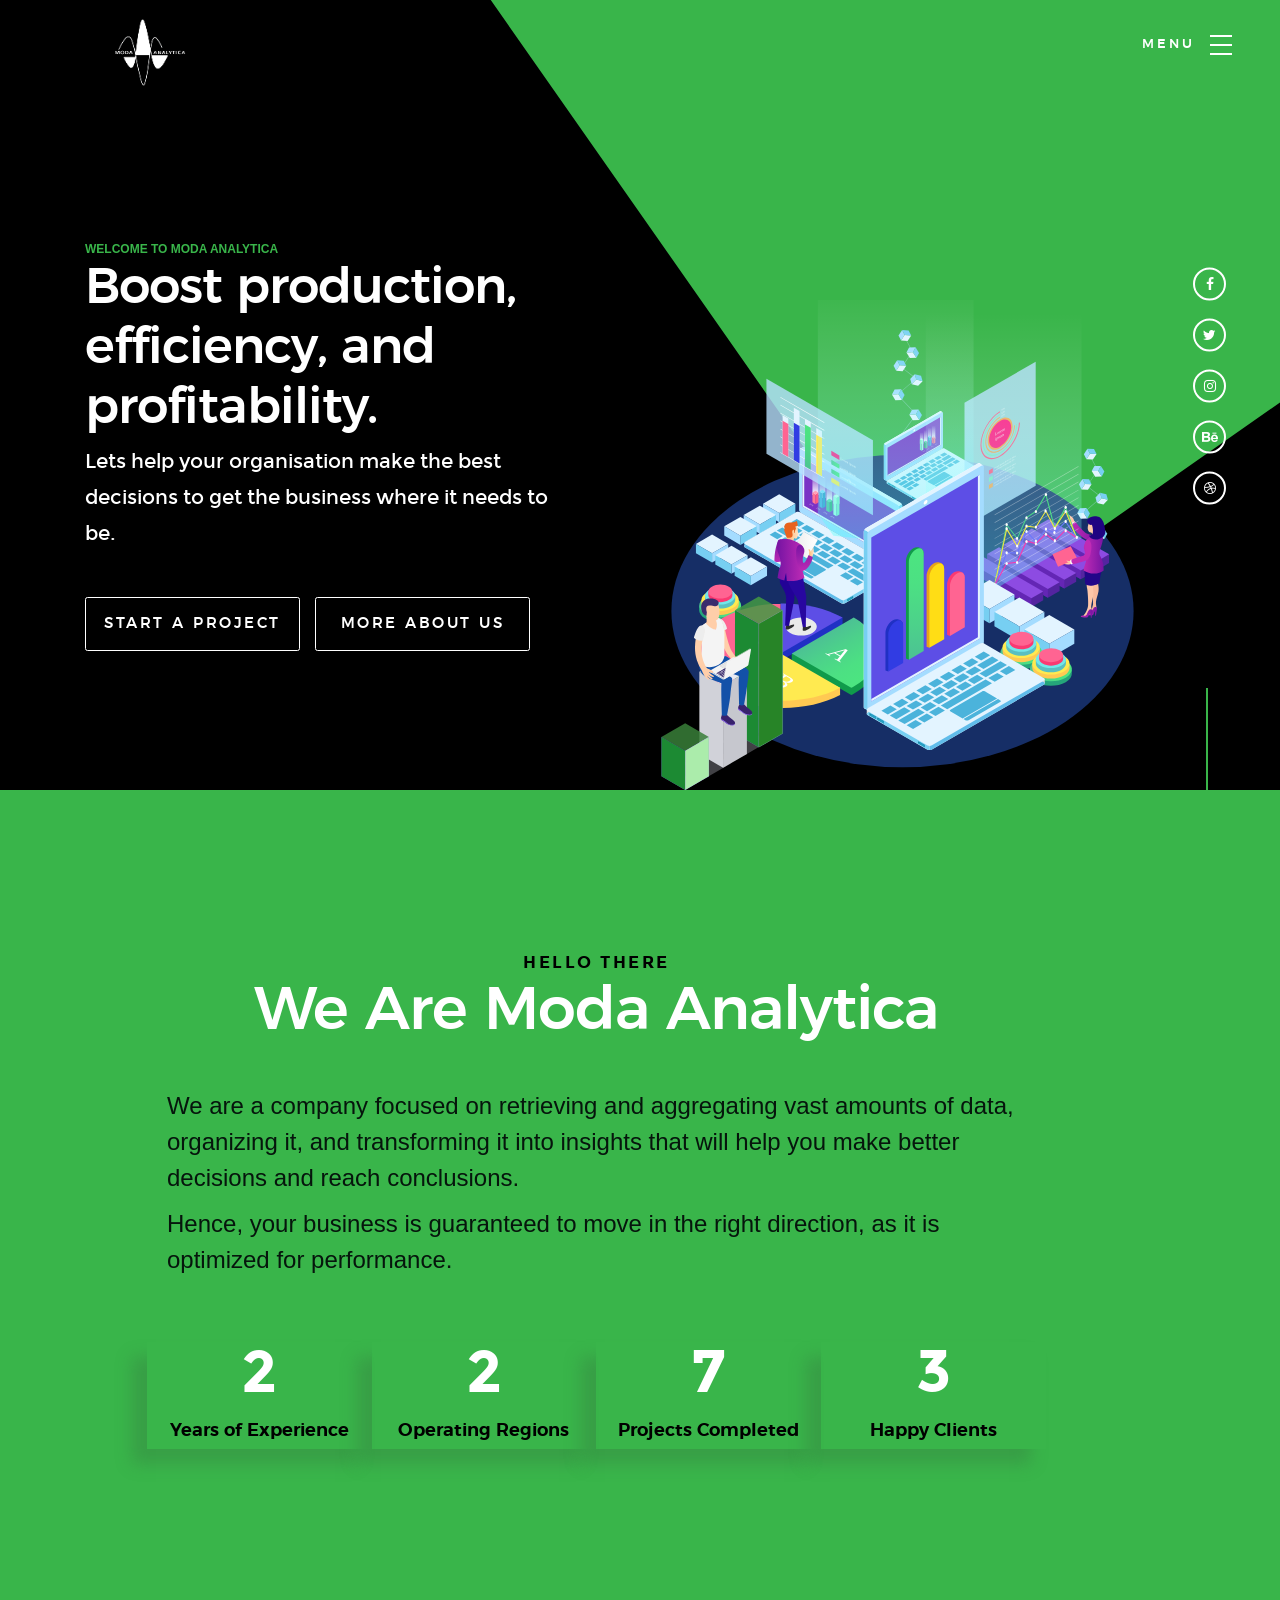
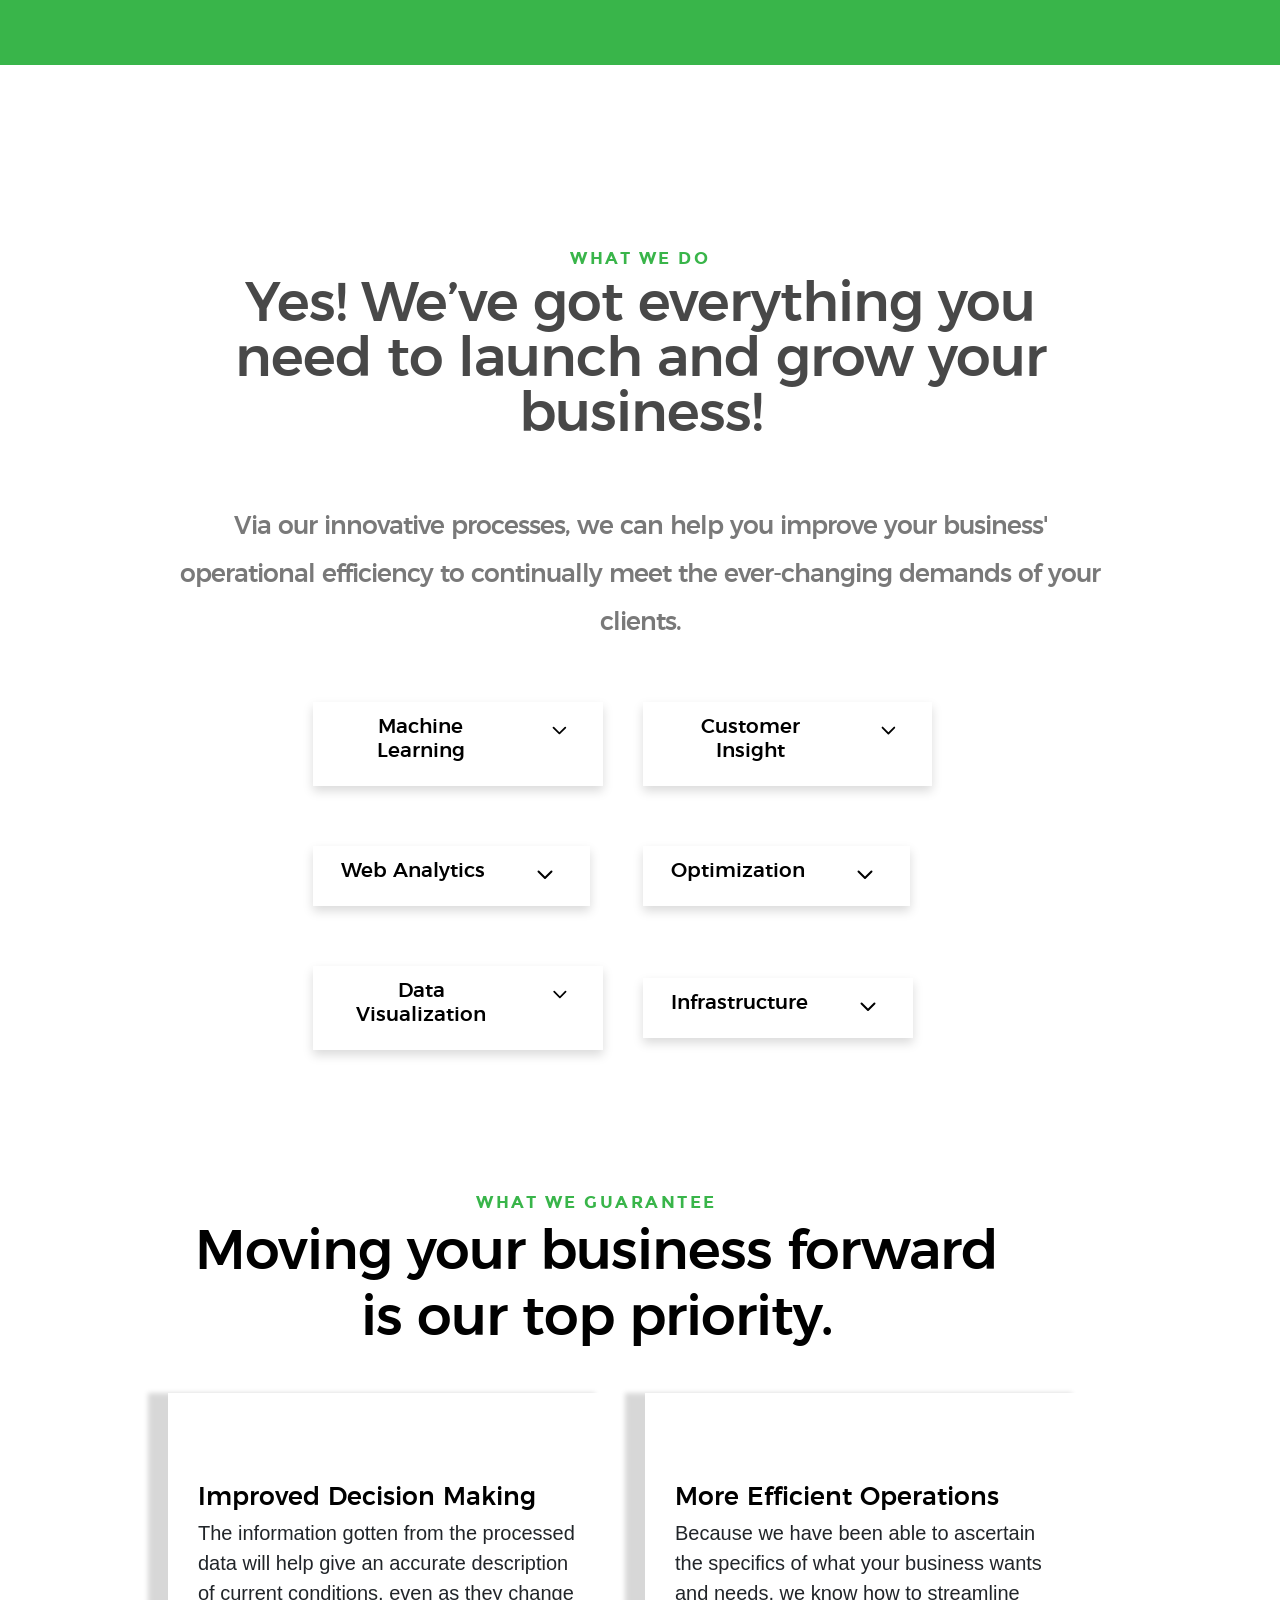
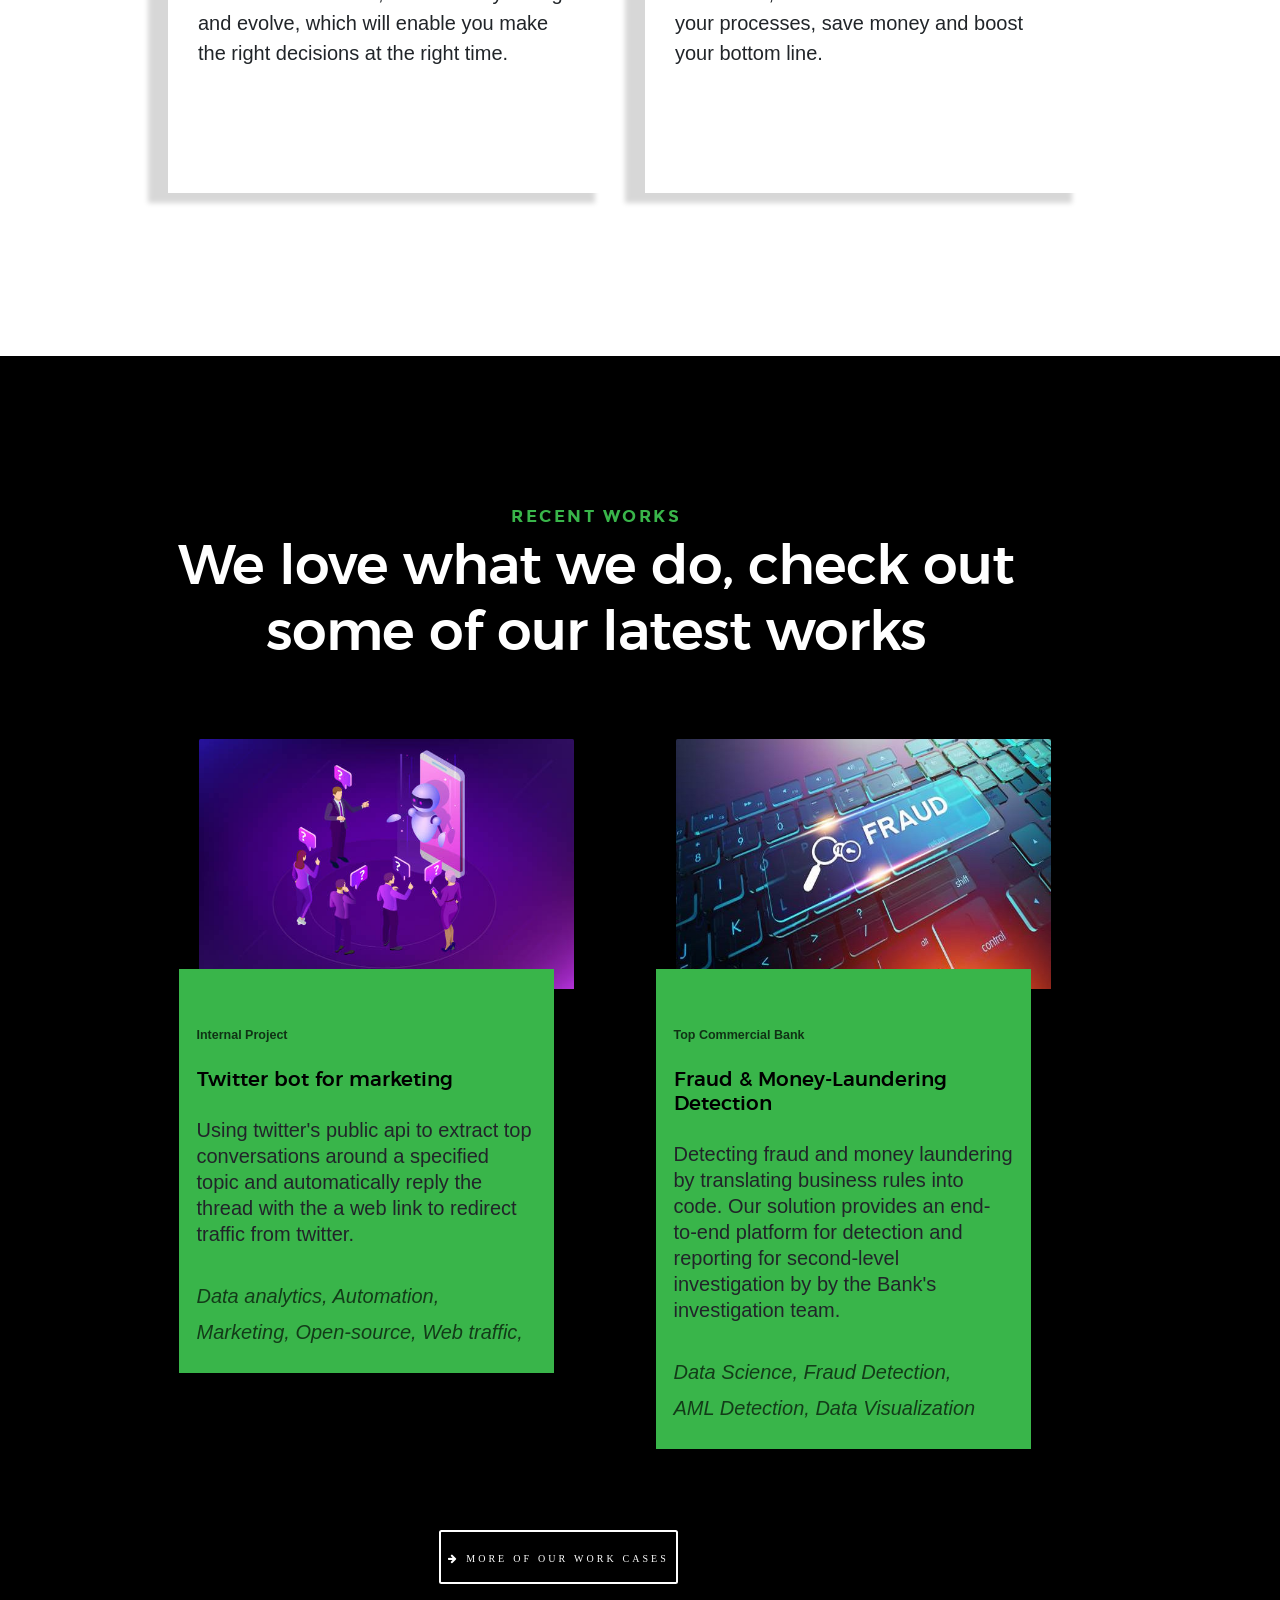
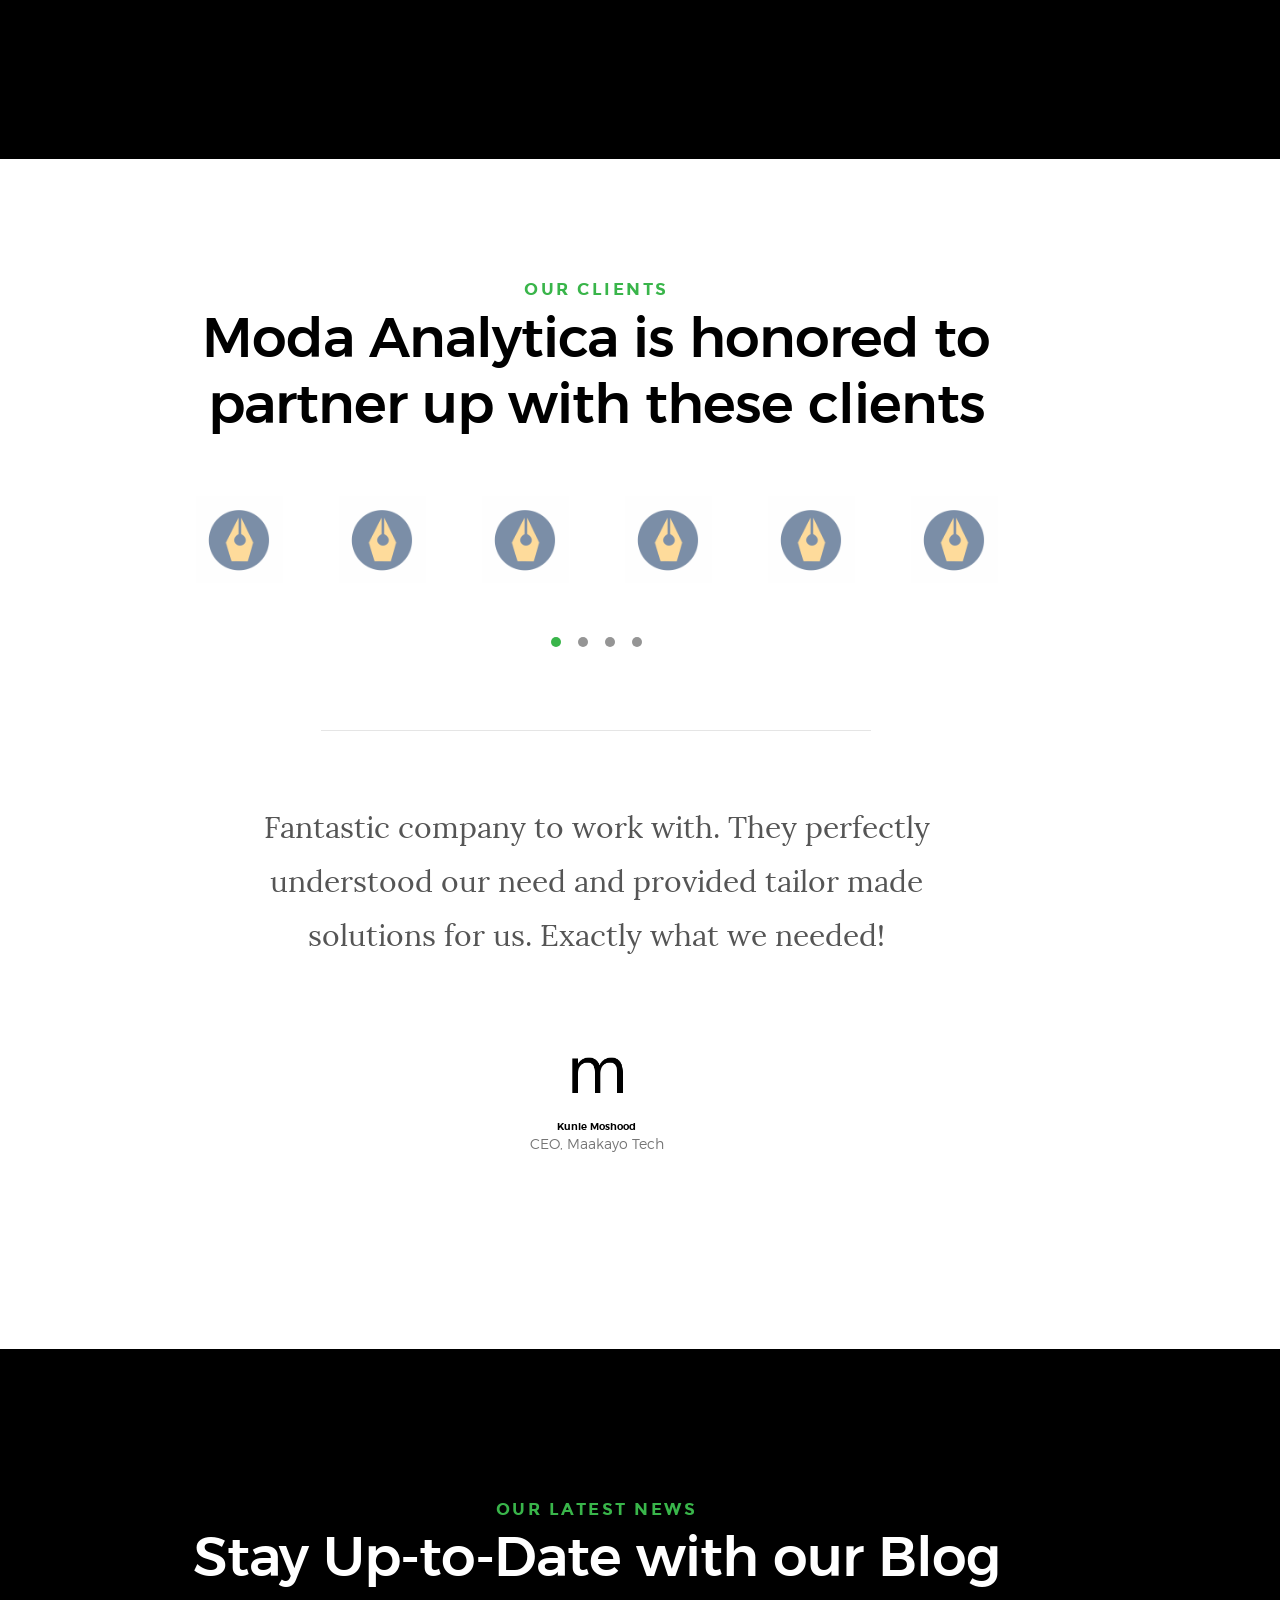
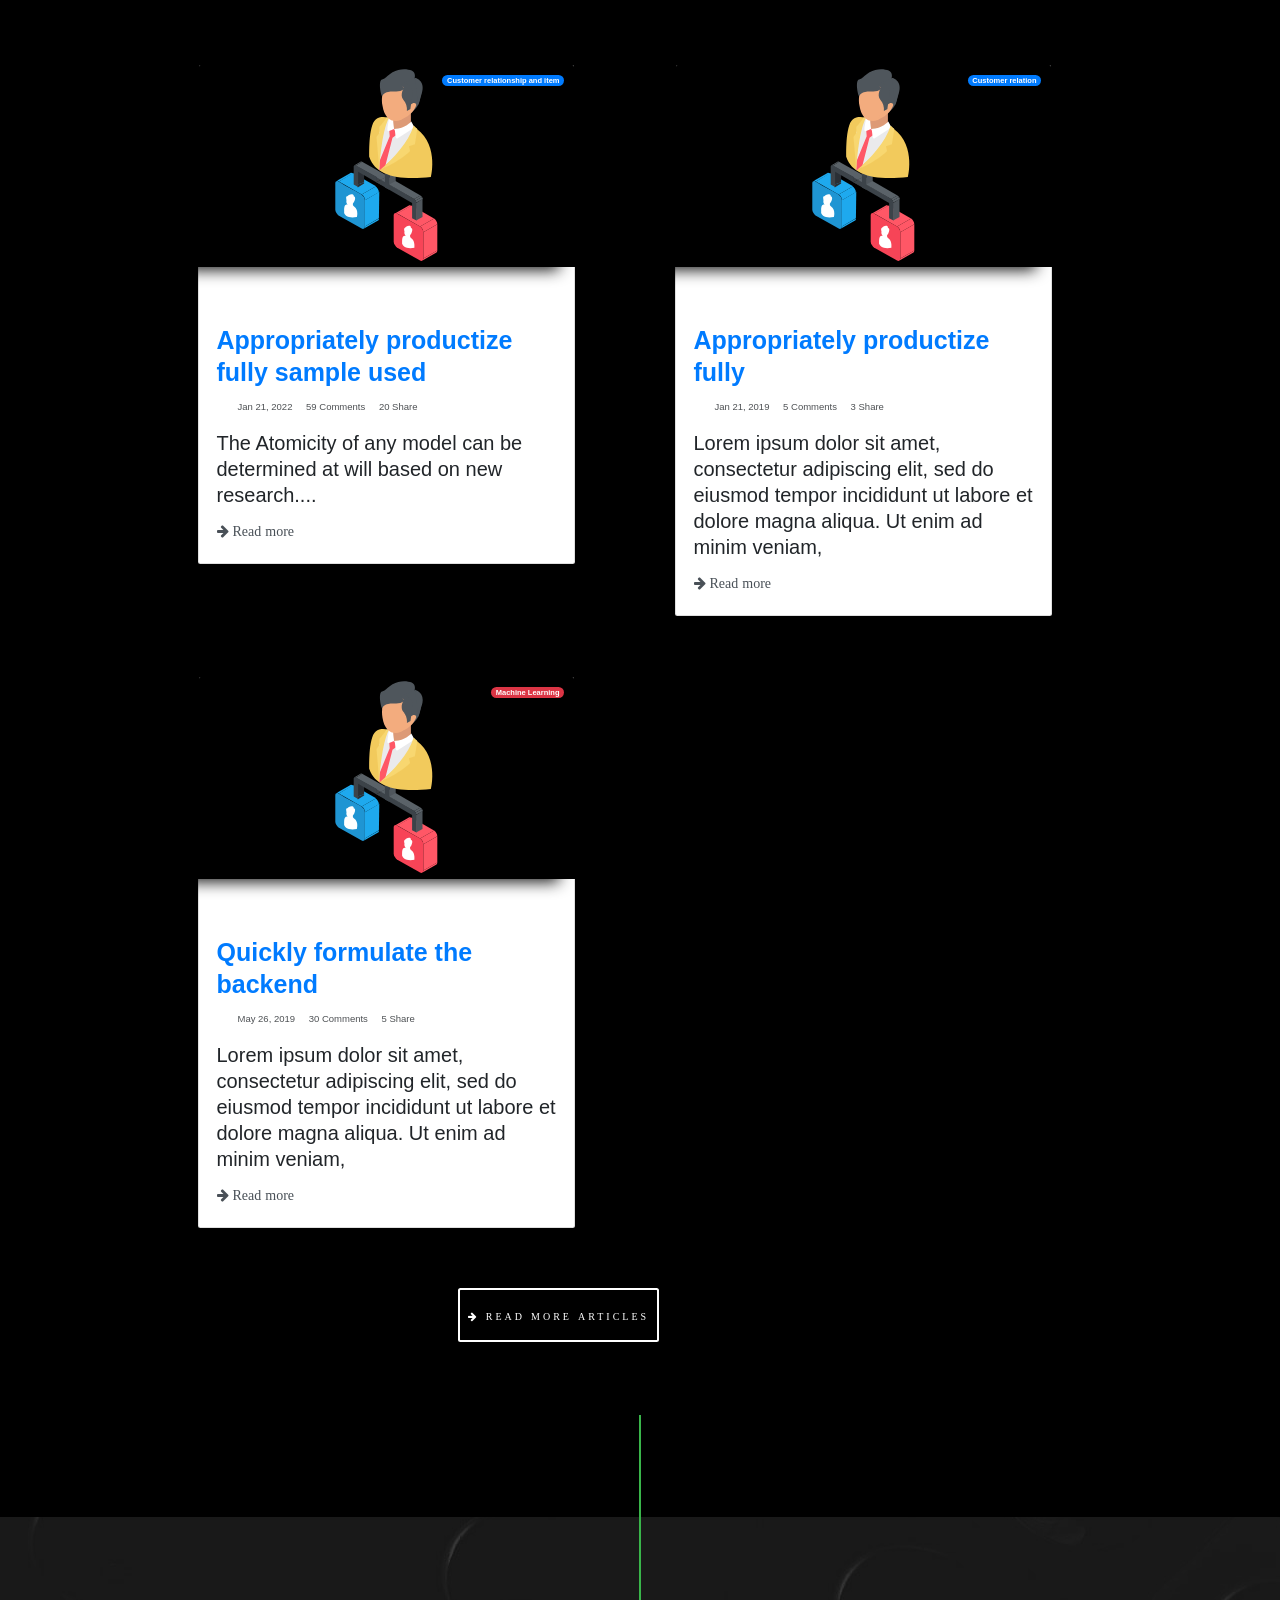
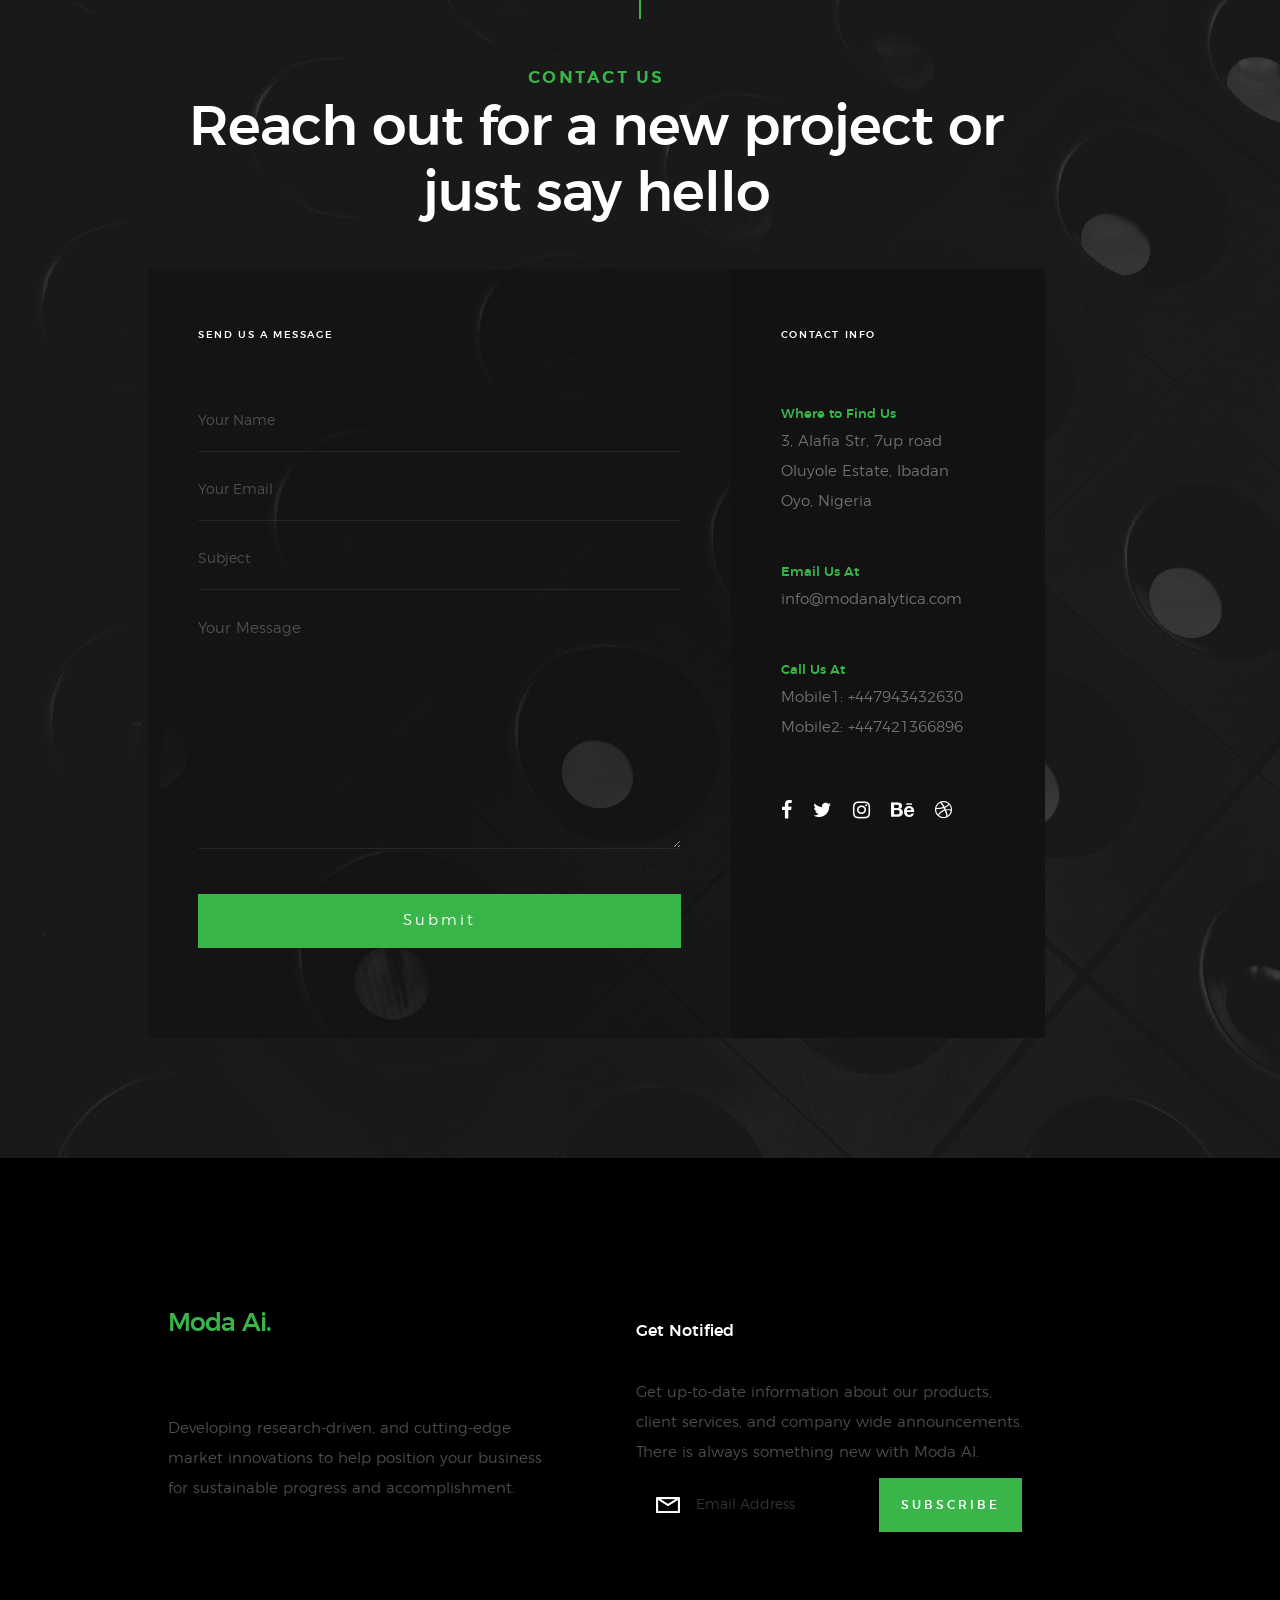
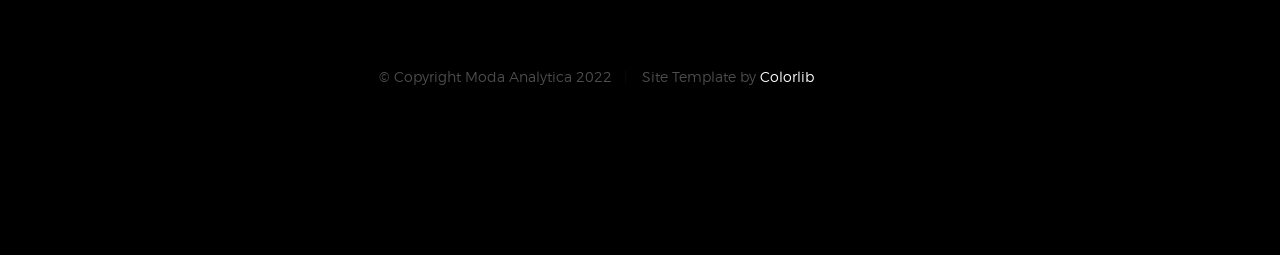
==== index.html @ c6f12f95 "updating index for page ranking optimization" ====
<!DOCTYPE html>
<!--[if lt IE 9]><html class="no-js oldie" lang="en"> <![endif]-->
<!--[if IE 9]><html class="no-js oldie ie9" lang="en"> <![endif]-->
<!--[if (gte IE 9)|!(IE)]><!-->
<html class="no-js" lang="en">
  <!--<![endif]--->

  <head>
    <!--- basic page needs
    ================================================== -->
    <meta charset="utf-8" />
    <title>Moda Analytica</title>
    <meta name="description" content="" />
    <meta name="author" content="" />

    <!-- mobile specific metas
    ================================================== -->
    <meta name="viewport" content="width=device-width, initial-scale=1" />

    <!-- CSS
    ================================================== -->
    <link rel="stylesheet" href="css/base.css" />
    <link rel="stylesheet" href="css/vendor.css" />
    <link rel="stylesheet" href="css/main.css" />
    <link rel="stylesheet" href="css/self_custom.css" />
    <!-- Animation on Scroll -->
    <link rel="stylesheet" href="https://unpkg.com/aos@next/dist/aos.css" />

    <!--Bootstrap css-->
    <link rel="stylesheet" href="css/bootstrap.min.css" />
    <!-- script ================================================= -->
    <script src="js/modernizr.js"></script>
    <script src="js/pace.min.js"></script>

    <!-- favicons
    ================================================== -->
    <link rel="shortcut icon" href="favicon.ico" type="image/x-icon" />
    <link rel="icon" href="favicon.ico" type="image/x-icon" />
  </head>

  <body id="top">
    <!-- header
    ================================================== -->
    <header class="s-header">
      <div class="header-logo">
        <a class="site-logo" href="#hero">
          <img src="images/logo.png" alt="Homepage" />
        </a>
      </div>

      <nav class="header-nav sample">
        <a href="#0" class="header-nav__close" title="close"
          ><span>Close</span></a
        >

        <div class="header-nav__content">
          <h3>MODA ANALYTICA</h3>

          <ul class="header-nav__list">
            <li class="current">
              <a class="smoothscroll" href="#home" title="home">Home</a>
            </li>
            <li>
              <a class="smoothscroll" href="#about" title="about">About</a>
            </li>
            <li>
              <a class="smoothscroll" href="#services" title="services"
                >Services</a
              >
            </li>
            <li>
              <a class="smoothscroll" href="#works" title="works">Works</a>
            </li>
            <li>
              <a class="smoothscroll" href="#clients" title="clients"
                >Clients</a
              >
            </li>
            <li>
              <a class="smoothscroll" href="#contact" title="contact"
                >Contact</a
              >
            </li>
          </ul>

          <p>
            Developing research-driven, and <a href="#0">cutting-edge </a>market
            innovations to help position your business for sustainable progress
            and accomplishment.
          </p>

          <ul class="header-nav__social">
            <li>
              <a href="#"><i class="fa fa-facebook"></i></a>
            </li>
            <li>
              <a href="#"><i class="fa fa-twitter"></i></a>
            </li>
            <li>
              <a href="#"><i class="fa fa-instagram"></i></a>
            </li>
            <li>
              <a href="#"><i class="fa fa-behance"></i></a>
            </li>
            <li>
              <a href="#"><i class="fa fa-dribbble"></i></a>
            </li>
          </ul>
        </div>
        <!-- end header-nav__content -->
      </nav>
      <!-- end header-nav -->

      <a class="header-menu-toggle" href="#0">
        <span class="header-menu-text">Menu</span>
        <span class="header-menu-icon"></span>
      </a>
    </header>
    <!-- end s-header -->
    <section class="hero-equal-height pt-165 pb-100 overflow-hidden" id="hero">
      <div class="hero-shape"></div>
      <div class="container">
        <div class="row align-items-center">
          <div class="col-md-12 col-lg-6">
            <div class="hero-slider-content">
              <span class="text-uppercase">Welcome to Moda Analytica</span>
              <h1 data-aos="zoom-in"></h1>
              <p class="lead" data-aos="zoom-in" data-aos-duration="1500">
                Lets help your organisation make the best decisions to get the
                business where it needs to be.
              </p>

              <div class="home-content__buttons">
                <a href="#contact" class="smoothscroll btn btn--stroke">
                  Start a Project
                </a>
                <a href="#about" class="smoothscroll btn btn--stroke">
                  More About Us
                </a>
              </div>
            </div>
          </div>
          <div class="col-md-12 col-lg-6">
            <div class="hero-animation-img">
              <img
                src="img/vectorpaint.svg"
                alt="hero"
                class="img-fluid d-none d-lg-block animation-two"
                width="150"
              />

              <img
                src="img/hero-single-img-1.svg"
                alt="hero"
                class="animation-one"
              />
              <img
                src="img/hero-animation-03.svg"
                alt="hero"
                class="img-fluid d-none d-lg-block animation-four"
                width="250"
              />
            </div>
          </div>
          <div>
            <ul class="home-social">
              <li>
                <a href="#0"
                  ><i class="fa fa-facebook" aria-hidden="true"></i
                  ><span>Facebook</span></a
                >
              </li>
              <li>
                <a href="#0"
                  ><i class="fa fa-twitter" aria-hidden="true"></i
                  ><span>Twiiter</span></a
                >
              </li>
              <li>
                <a href="#0"
                  ><i class="fa fa-instagram" aria-hidden="true"></i
                  ><span>Instagram</span></a
                >
              </li>
              <li>
                <a href="#0"
                  ><i class="fa fa-behance" aria-hidden="true"></i
                  ><span>Behance</span></a
                >
              </li>
              <li>
                <a href="#0"
                  ><i class="fa fa-dribbble" aria-hidden="true"></i
                  ><span>Dribbble</span></a
                >
              </li>
            </ul>
          </div>

          <div class="home-content__line"></div>
        </div>
      </div>
    </section>
    <!--hero section end-->
    <!-- home
    ================================================== -->

    <!-- about
    ================================================== -->
    <section id="about" class="s-about">
      <div
        class="row section-header"
        data-aos="fade-up"
        data-aos-duration="1500"
      >
        <div class="col-full">
          <h3 class="subhead subhead--dark">Hello There</h3>
          <h1 class="display-1 display-1--light">We Are Moda Analytica</h1>
        </div>
      </div>
      <!-- end section-header -->

      <div class="row about-desc" data-aos="fade-up" data-aos-duration="1500">
        <div class="col-full">
          <p>
            We are a company focused on retrieving and aggregating vast amounts
            of data, organizing it, and transforming it into insights that will
            help you make better decisions and reach conclusions.
          </p>
          <p>
            Hence, your business is guaranteed to move in the right direction,
            as it is optimized for performance.
          </p>
        </div>
      </div>
      <!-- end about-desc -->

      <div
        class="row about-stats stats block-1-4 block-m-1-2 block-mob-full"
        data-aos="fade-up"
        data-aos-duration="1500"
      >
        <div class="col-block stats__col">
          <div class="stats__count">3</div>
          <h5>Years of Experience</h5>
        </div>
        <div class="col-block stats__col">
          <div class="stats__count">3</div>
          <h5>Operating Regions</h5>
        </div>
        <div class="col-block stats__col">
          <div class="stats__count">12</div>
          <h5>Projects Completed</h5>
        </div>
        <div class="col-block stats__col">
          <div class="stats__count">4</div>
          <h5>Happy Clients</h5>
        </div>
      </div>
      <!-- end about-stats -->
    </section>
    <!-- end s-about -->

    <!-- services
    ================================================== -->

    <section id="services" class="s-services">
      <div
        class="row section-header"
        data-aos="fade-up"
        data-aos-duration="1500"
      >
        <div class="col-full">
          <h3 class="subhead">What We do</h3>
          <h1 class="display-2">
            Yes! We’ve got everything you need to launch and grow your business!
          </h1>
        </div>
      </div>
      <div>
        <h1>
          Via our innovative processes, we can help you improve your business'
          operational efficiency to continually meet the ever-changing demands
          of your clients.
        </h1>
      </div>

      <!-- end section-header -->
      <div class="service-list-wrapper">
        <div class="service-list" id="faqlist">
          <div
            class="col-block service-item"
            data-aos="fade-up"
            data-aos-duration="1500"
          >
            <div class="service-text">
              <div class="accordion-item my-3 shadow">
                <h2 class="accordion-header">
                  <p id="Machine Learning">Machine Learning</p>
                  <button
                    class="accordion-button collapsed"
                    type="button"
                    data-bs-toggle="collapse"
                    data-bs-target="#content-accordion-1"
                    aria-expanded="false"
                  >
                    <img src="img/down-arrow.svg" />
                  </button>
                </h2>
                <div
                  id="content-accordion-1"
                  class="accordion-collapse collapse"
                  data-bs-parent="#faqlist"
                >
                  <div
                    class="accordion-body"
                    id="content-accordion-1"
                    class="accordion-collapse collapse"
                    data-bs-parent="#faqlist"
                    aria-expanded="true"
                  >
                    <ul>
                      <li>Recommendation Engine</li>
                      <li>Predicting Churn</li>
                      <li>Fraud Detection</li>
                      <li>Image Recognition</li>
                      <li>Auditing Model Bias</li>
                      <li>Anomaly Detection</li>
                      <li>Forecasting</li>
                      <li>Data Mining</li>
                      <li>Text Analytics</li>
                    </ul>
                  </div>
                </div>
              </div>
            </div>
          </div>
        </div>
        <div class="service-list">
          <div
            class="col-block service-item"
            data-aos="fade-up"
            data-aos-duration="1500"
          >
            <div class="service-text">
              <div class="accordion-item my-3 shadow">
                <h2 class="accordion-header">
                  <p>Customer Insight</p>

                  <button
                    class="accordion-button collapsed"
                    type="button"
                    data-bs-toggle="collapse"
                    data-bs-target="#content-accordion-2"
                  >
                    <img src="img/down-arrow.svg" />
                  </button>
                </h2>
                <div
                  id="content-accordion-2"
                  class="accordion-collapse collapse"
                  data-bs-parent="#faqlist"
                >
                  <div class="accordion-body">
                    <ul>
                      <li>Recommendation Engine</li>
                      <li>Predicting Churn</li>
                      <li>Fraud Detection</li>
                      <li>Image Recognition</li>
                      <li>Auditing Model Bias</li>
                      <li>Anomaly Detection</li>
                      <li>Forecasting</li>
                      <li>Data Mining</li>
                      <li>Text Analytics</li>
                    </ul>
                  </div>
                </div>
              </div>
            </div>
          </div>
        </div>

        <div class="service-list">
          <div
            class="col-block service-item"
            data-aos="fade-up"
            data-aos-duration="1500"
          >
            <div class="service-text">
              <div class="accordion-item my-3 shadow">
                <h2 class="accordion-header">
                  <p>Web Analytics</p>

                  <button
                    class="accordion-button collapsed"
                    type="button"
                    data-bs-toggle="collapse"
                    data-bs-target="#content-accordion-3"
                  >
                    <img src="img/down-arrow.svg" />
                  </button>
                </h2>
                <div
                  id="content-accordion-3"
                  class="accordion-collapse collapse"
                  data-bs-parent="#faqlist"
                >
                  <div class="accordion-body">
                    <ul>
                      <li>Behavioural Segmentation</li>
                      <li>Funnel Analysis</li>
                      <li>Attribution Modelling</li>
                      <li>Infographics</li>
                      <li>Data Warehousing</li>
                      <li>Web Analytics</li>
                      <li>Data Mining</li>
                      <li>Text Analytics</li>
                    </ul>
                  </div>
                </div>
              </div>
            </div>
          </div>
        </div>
        <div class="service-list">
          <div
            class="col-block service-item"
            data-aos="fade-up"
            data-aos-duration="1500"
          >
            <div class="service-text">
              <div class="accordion-item my-3 shadow">
                <h2 class="accordion-header">
                  <p>Optimization</p>
                  <button
                    class="accordion-button collapsed"
                    type="button"
                    data-bs-toggle="collapse"
                    data-bs-target="#content-accordion-4"
                  >
                    <img src="img/down-arrow.svg" />
                  </button>
                </h2>
                <div
                  id="content-accordion-4"
                  class="accordion-collapse collapse"
                  data-bs-parent="#faqlist"
                >
                  <div class="accordion-body">
                    <ul>
                      <li>Price Optimization</li>
                      <li>Logistics Optimization</li>
                      <li>Attribution Modelling</li>
                      <li>Inventory Optimization</li>
                      <li>Scenario Modelling</li>
                      <li>Lead Prioritization</li>
                      <li>Market Basket</li>
                    </ul>
                  </div>
                </div>
              </div>
            </div>
          </div>
        </div>

        <div class="service-list">
          <div
            class="col-block service-item"
            data-aos="fade-up"
            data-aos-duration="1500"
          >
            <div class="service-text">
              <div class="accordion-item my-3 shadow">
                <h2 class="accordion-header">
                  <p id="Data Visualization">Data Visualization</p>
                  <button
                    class="accordion-button collapsed"
                    type="button"
                    data-bs-toggle="collapse"
                    data-bs-target="#content-accordion-5"
                  >
                    <img src="img/down-arrow.svg" />
                  </button>
                </h2>
                <div
                  id="content-accordion-5"
                  class="accordion-collapse collapse"
                  data-bs-parent="#faqlist"
                >
                  <div class="accordion-body">
                    <ul>
                      <li>Image Recognition</li>
                      <li>People Data Science</li>
                      <li>Funnel Analysis</li>
                      <li>Dashboards</li>
                      <li>Automation</li>
                      <li>Anomaly Detection</li>
                      <li>Infographics</li>
                    </ul>
                  </div>
                </div>
              </div>
            </div>
          </div>
        </div>
        <div class="service-list">
          <div
            class="col-block service-item"
            data-aos="fade-up"
            data-aos-duration="1500"
          >
            <div class="service-text">
              <div class="accordion-item my-3 shadow">
                <h2 class="accordion-header">
                  <p>Infrastructure</p>
                  <button
                    class="accordion-button collapsed"
                    type="button"
                    data-bs-toggle="collapse"
                    data-bs-target="#content-accordion-6"
                    s
                  >
                    <img src="img/down-arrow.svg" />
                  </button>
                </h2>
                <div
                  id="content-accordion-6"
                  class="accordion-collapse collapse"
                  data-bs-parent="#faqlist"
                >
                  <div class="accordion-body">
                    <ul>
                      <li>Dashboards</li>
                      <li>Automation</li>
                      <li>Web Analytics</li>
                      <li>Scenario Modelling</li>
                      <li>Forecasting</li>
                      <li>Logistics Optimization</li>
                      <li>Inventory Optimization</li>
                      <li>Data Warehousing</li>
                    </ul>
                  </div>
                </div>
              </div>
            </div>
          </div>
        </div>
      </div>
    </section>

    <!-- start- guarantee ================================ -->

    <!-- guarantee ================================ -->
    <section id="services" class="s-guarantee">
      <div
        class="row section-header"
        data-aos="fade-up"
        data-aos-duration="1500"
      >
        <div class="col-full">
          <h3 class="subhead">What We Guarantee</h3>
          <h1 class="display-2">
            Moving your business forward is our top priority.
          </h1>
        </div>
      </div>
      <!-- end section-header -->

      <div class="row services-list block-1-2 block-tab-full">
        <div
          class="col-block services-item"
          data-aos="fade-up"
          data-aos-duration="1500"
        >
          <div class="services-text">
            <h3 id="Decision Making" class="h2">Improved Decision Making</h3>
            <p>
              The information gotten from the processed data will help give an
              accurate description of current conditions, even as they change
              and evolve, which will enable you make the right decisions at the
              right time.
            </p>
          </div>
        </div>

        <div
          class="col-block services-item"
          data-aos="fade-up"
          data-aos-duration="1500"
        >
          <div class="services-text">
            <h3 class="h2">More Efficient Operations</h3>
            <p>
              Because we have been able to ascertain the specifics of what your
              business wants and needs, we know how to streamline your
              processes, save money and boost your bottom line.
            </p>
          </div>
        </div>
      </div>
    </section>

    <!-- end - guarantee ================================ -->

    <!-- works
    ================================================== -->
    <section id="blog" class="s-guarantee">
      <div
        class="row section-header"
        data-aos="fade-up"
        data-aos-duration="1500"
      >
        <div class="col-full">
          <h3 class="subhead">RECENT WORKS</h3>
          <h1 class="display-2">
            We love what we do, check out some of our latest works
          </h1>
        </div>
      </div>

      <!-- end section-header -->

      <div class="row services-list block-1-2 block-tab-full">
        <div
          class="col-block services-item"
          data-aos="fade-up"
          data-aos-duration="1500"
        >
          <div class="services-text">
            <div class="single-blog-card card bg-transparent">
              <div class="image" data-aos="zoom-in" data-aos-duration="1500">
                <img
                  src="img/twitterbot.jpg"
                  class="card-img-top position-relative"
                  alt="blog"
                />
              </div>

              <div class="card-body">
                <h2 class="h5 mb-2 card-title">
                  <a href="#">Internal Project</a>
                </h2>

                <h2 class="card-text-intro">
                  Twitter bot for marketing
                </h2>
                <p class="card-text">
                  Using twitter's public api to extract top conversations
                  around a specified topic and automatically reply the thread
                  with the a web link to redirect traffic from twitter.
                </p>
                <div class="tags">
                  <p class="list-inline-item"></p>
                  <p>Data analytics, Automation,</p>
                  <p>Marketing, Open-source, Web traffic,</p>
                </div>
              </div>
            </div>
          </div>
        </div>
        <div
          class="col-block services-item"
          data-aos="fade-up"
          data-aos-duration="1500"
        >
          <div class="services-text">
            <div class="single-blog-card card bg-transparent">
              <div class="image" data-aos="zoom-in" data-aos-duration="1500">
                <img
                  src="img/moneylaundering.jpg"
                  class="card-img-top position-relative"
                  alt="blog"
                />
              </div>

              <div class="card-body">
                <h2 class="h5 mb-2 card-title">
                  <a href="#">Top Commercial Bank</a>
                </h2>

                <h2 id="Fraud Money Laundering Detection" class="card-text-intro">
                  Fraud & Money-Laundering Detection
                </h2>
                <p class="card-text">
                  Detecting fraud and money laundering by translating business
                  rules into code. Our solution provides an end-to-end platform
                  for detection and reporting for second-level investigation by
                  by the Bank's investigation team.
                </p>
                <div class="tags">
                  <p class="list-inline-item"></p>
                  <p>Data Science, Fraud Detection,</p>
                  <p>AML Detection, Data Visualization</p>
                </div>
              </div>
            </div>
          </div>
        </div>
      </div>
      <div class="work-btn" data-aos="fade-left" data-aos-duration="1500">
        <a href="#" class="smoothscroll btn btn--stroke">
          <i class="fa fa-arrow-right"> MORE OF OUR WORK CASES </i>
        </a>
      </div>
    </section>
    <!--blog section end-->

    <!-- end s-works -->

    <!-- clients
    ================================================== -->
    <section id="clients" class="s-clients">
      <div
        class="row section-header"
        data-aos="fade-up"
        data-aos-duration="1500"
      >
        <div class="col-full">
          <h3 class="subhead">Our Clients</h3>
          <h1 class="display-2">
            Moda Analytica is honored to partner up with these clients
          </h1>
        </div>
      </div>
      <!-- end section-header -->

      <div
        class="row clients-outer"
        data-aos="fade-up"
        data-aos-duration="1500"
      >
        <div class="col-full">
          <div class="clients">
            <a href="#0" title="" class="clients__slide"
              ><img src="images/clients/thankyou.png"
            /></a>
            <a href="#0" title="" class="clients__slide"
              ><img src="images/clients/thankyou.png"
            /></a>
            <a href="#0" title="" class="clients__slide"
              ><img src="images/clients/thankyou.png"
            /></a>
            <a href="#0" title="" class="clients__slide"
              ><img src="images/clients/thankyou.png"
            /></a>
            <a href="#0" title="" class="clients__slide"
              ><img src="images/clients/thankyou.png"
            /></a>
            <a href="#0" title="" class="clients__slide"
              ><img src="images/clients/thankyou.png"
            /></a>
            <a href="#0" title="" class="clients__slide"
              ><img src="images/clients/thankyou.png"
            /></a>
            <a href="#0" title="" class="clients__slide"
              ><img src="images/clients/thankyou.png"
            /></a>
          </div>
          <!-- end clients -->
        </div>
        <!-- end col-full -->
      </div>
      <!-- end clients-outer -->

      <div
        class="row clients-testimonials"
        data-aos="fade-up"
        data-aos-duration="1500"
      >
        <div class="col-full">
          <div class="testimonials">
            <div class="testimonials__slide">
              <p>
                Fantastic company to work with. They perfectly understood our
                need and provided tailor made solutions for us.
                Exactly what we needed!
              </p>

              <img
                src="images/avatars/user-06.png"
                alt="Author image"
                class="testimonials__avatar"
              />
            <div class="testimonials__info">
                <span class="testimonials__name">Kunle Moshood</span>
                <span class="testimonials__pos">CEO, Maakayo Tech</span>
              </div>
            </div>

            <!--<div class="testimonials__slide">
              <p>
                Excepturi nam cupiditate culpa doloremque deleniti repellat.
                Veniam quos repellat voluptas animi adipisci. Nisi eaque
                consequatur. Quasi voluptas eius distinctio. Atque eos maxime.
                Qui ipsam temporibus quisquam vel.
              </p>

              <img
                src="images/avatars/user-05.jpg"
                alt="Author image"
                class="testimonials__avatar"
              />
              <div class="testimonials__info">
                <span class="testimonials__name">Sundar Pichai</span>
                <span class="testimonials__pos">CEO, Google</span>
              </div>
            </div>

            <div class="testimonials__slide">
              <p>
                Repellat dignissimos libero. Qui sed at corrupti expedita
                voluptas odit. Nihil ea quia nesciunt. Ducimus aut sed ipsam.
                Autem eaque officia cum exercitationem sunt voluptatum
                accusamus. Quasi voluptas eius distinctio.
              </p>

              <img
                src="images/avatars/user-02.jpg"
                alt="Author image"
                class="testimonials__avatar"
              />
              <div class="testimonials__info">
                <span class="testimonials__name">Satya Nadella</span>
                <span class="testimonials__pos">CEO, Microsoft</span>
              </div>
            </div>
          </div>
          <!-- end testimonials -->
        </div>
        <!-- end col-full -->
      </div>
      <!-- end client-testimonials -->
    </section>
    <!-- end s-clients -->

    <!--blog section start-->
    <section id="blog" class="s-guarantee">
      <div
        class="row section-header"
        data-aos="fade-up"
        data-aos-duration="1500"
      >
        <div class="col-full">
          <h3 class="subhead">our latest News</h3>
          <h1 class="display-2">Stay Up-to-Date with our Blog</h1>
        </div>
      </div>
      <!-- end section-header -->

      <div class="row services-list block-1-2 block-tab-full">
         <div
          class="col-block services-item"
          data-aos="fade-up"
          data-aos-duration="1500"
        >
          <div class="services-text">
            <div class="single-blog-card card">
              <span
                class="category position-absolute badge badge-pill badge-primary"
                >Customer relationship and item</span
              >
              <img
                src="img/administrator.svg"
                class="card-img-top position-relative"
                alt="blog"
                id="blogimg"
                data-aos="zoom-in"
                data-aos-duration="1500"
              />
              <div class="card-body">
                <h3 class="h5 mb-2 card-title">
                  <a href="https://medium.com/cantors-paradise/is-0-99999-really-equal-to-1-768bb812bd2e" target="_blank">Appropriately productize fully sample used</a>
                </h3>
                <div class="post-meta mb-2">
                  <ul class="list-inline meta-list">
                    <li class="list-inline-item">Jan 21, 2022</li>
                    <li class="list-inline-item"><span>59</span> Comments</li>
                    <li class="list-inline-item"><span>20</span> Share</li>
                  </ul>
                </div>
                <p
                  class="card-text"
                  data-aos="fade-up"
                  data-aos-duration="1500"
                >
                  The Atomicity of any model can be determined at will based on new research....
                </p>
                <a href="https://medium.com/cantors-paradise/is-0-99999-really-equal-to-1-768bb812bd2e" target="_blank" class="detail-link"
                  ><i class="fa fa-arrow-right"> Read more</i>
                </a>
              </div>
            </div>
          </div>
        </div>
        
        
        
        
        <div
          class="col-block services-item"
          data-aos="fade-up"
          data-aos-duration="1500"
        >
          <div class="services-text">
            <div class="single-blog-card card">
              <span
                class="category position-absolute badge badge-pill badge-primary"
                >Customer relation</span
              >
              <img
                src="img/administrator.svg"
                class="card-img-top position-relative"
                alt="blog"
                id="blogimg"
                data-aos="zoom-in"
                data-aos-duration="1500"
              />
              <div class="card-body">
                <h3 class="h5 mb-2 card-title">
                  <a href="#">Appropriately productize fully</a>
                </h3>
                <div class="post-meta mb-2">
                  <ul class="list-inline meta-list">
                    <li class="list-inline-item">Jan 21, 2019</li>
                    <li class="list-inline-item"><span>5</span> Comments</li>
                    <li class="list-inline-item"><span>3</span> Share</li>
                  </ul>
                </div>
                <p
                  class="card-text"
                  data-aos="fade-up"
                  data-aos-duration="1500"
                >
                  Lorem ipsum dolor sit amet, consectetur adipiscing elit, sed
                  do eiusmod tempor incididunt ut labore et dolore magna aliqua.
                  Ut enim ad minim veniam,
                </p>
                <a href="#" class="detail-link"
                  ><i class="fa fa-arrow-right"> Read more</i>
                </a>
              </div>
            </div>
          </div>
        </div>

        <div
          class="col-block services-item"
          data-aos="fade-up"
          data-aos-duration="1500"
        >
          <div class="services-text">
            <div class="single-blog-card card">
              <span
                class="category position-absolute badge badge-pill badge-danger"
                >Machine Learning</span
              >
              <img
                src="img/administrator.svg"
                class="card-img-top position-relative"
                alt="blog"
                id="blogimg"
                data-aos="zoom-in"
                data-aos-duration="1500"
              />
              <div class="card-body">
                <h3 class="h5 mb-2 card-title">
                  <a href="#">Quickly formulate the backend</a>
                </h3>
                <div class="post-meta mb-3">
                  <ul class="list-inline meta-list">
                    <li class="list-inline-item">May 26, 2019</li>
                    <li class="list-inline-item"><span>30</span> Comments</li>
                    <li class="list-inline-item"><span>5</span> Share</li>
                  </ul>
                </div>
                <p
                  class="card-text"
                  data-aos="fade-up"
                  data-aos-duration="1500"
                >
                  Lorem ipsum dolor sit amet, consectetur adipiscing elit, sed
                  do eiusmod tempor incididunt ut labore et dolore magna aliqua.
                  Ut enim ad minim veniam,
                </p>
                <a href="#" class="detail-link"
                  ><i class="fa fa-arrow-right"> Read more</i>
                </a>
              </div>
            </div>
          </div>
        </div>
      </div>
      <div class="work-btn" data-aos="fade-left" data-aos-duration="1500">
        <a href="#" class="smoothscroll btn btn--stroke">
          <i class="fa fa-arrow-right"> READ MORE ARTICLES </i>
        </a>
      </div>
    </section>
    <!--blog section end-->

    <!-- contact
    ================================================== -->
    <section id="contact" class="s-contact">
      <div class="overlay"></div>
      <div class="contact__line"></div>

      <div
        class="row section-header"
        data-aos="fade-up"
        data-aos-duration="1500"
      >
        <div class="col-full">
          <h3 class="subhead">Contact Us</h3>
          <h1 class="display-2 display-2--light">
            Reach out for a new project or just say hello
          </h1>
        </div>
      </div>

      <div
        class="row contact-content"
        data-aos="fade-up"
        data-aos-duration="1500"
      >
        <div class="contact-primary">
          <h3 class="h6">Send Us A Message</h3>

          <form
            name="contactForm"
            id="contactForm"
            method="post"
            action=""
            novalidate="novalidate"
          >
            <fieldset>
              <div class="form-field">
                <input
                  name="contactName"
                  type="text"
                  id="contactName"
                  placeholder="Your Name"
                  value=""
                  minlength="2"
                  required=""
                  aria-required="true"
                  class="full-width"
                />
              </div>
              <div class="form-field">
                <input
                  name="contactEmail"
                  type="email"
                  id="contactEmail"
                  placeholder="Your Email"
                  value=""
                  required=""
                  aria-required="true"
                  class="full-width"
                />
              </div>
              <div class="form-field">
                <input
                  name="contactSubject"
                  type="text"
                  id="contactSubject"
                  placeholder="Subject"
                  value=""
                  class="full-width"
                />
              </div>
              <div class="form-field">
                <textarea
                  name="contactMessage"
                  id="contactMessage"
                  placeholder="Your Message"
                  rows="10"
                  cols="50"
                  required=""
                  aria-required="true"
                  class="full-width"
                ></textarea>
              </div>
              <div class="form-field">
                <button class="full-width btn--primary">Submit</button>
                <div class="submit-loader">
                  <div class="text-loader">Sending...</div>
                  <div class="s-loader">
                    <div class="bounce1"></div>
                    <div class="bounce2"></div>
                    <div class="bounce3"></div>
                  </div>
                </div>
              </div>
            </fieldset>
          </form>

          <!-- contact-warning -->
          <div class="message-warning">
            Something went wrong. Please try again.
          </div>

          <!-- contact-success -->
          <div class="message-success">
            Your message was sent, thank you!<br />
          </div>
        </div>
        <!-- end contact-primary -->

        <div class="contact-secondary">
          <div class="contact-info">
            <h3 class="h6 hide-on-fullwidth">Contact Info</h3>

            <div class="cinfo">
              <h5>Where to Find Us</h5>
              <p>
                3, Alafia Str, 7up road<br />
                Oluyole Estate, Ibadan<br />
                Oyo, Nigeria
              </p>
            </div>

            <div class="cinfo">
              <h5>Email Us At</h5>
              <p>
                info@modanalytica.com<br />
              </p>
            </div>

            <div class="cinfo">
              <h5>Call Us At</h5>
              <p>
                Mobile1: +447943432630<br />
                Mobile2: +447421366896<br />
              </p>
            </div>

            <ul class="contact-social">
              <li>
                <a href="#"
                  ><i class="fa fa-facebook" aria-hidden="true"></i
                ></a>
              </li>
              <li>
                <a href="#"><i class="fa fa-twitter" aria-hidden="true"></i></a>
              </li>
              <li>
                <a href="#"
                  ><i class="fa fa-instagram" aria-hidden="true"></i
                ></a>
              </li>
              <li>
                <a href="#"><i class="fa fa-behance" aria-hidden="true"></i></a>
              </li>
              <li>
                <a href="#"
                  ><i class="fa fa-dribbble" aria-hidden="true"></i
                ></a>
              </li>
            </ul>
            <!-- end contact-social -->
          </div>
          <!-- end contact-info -->
        </div>
        <!-- end contact-secondary -->
      </div>
      <!-- end contact-content -->
    </section>
    <!-- end s-contact -->

    <!-- footer
    ================================================== -->
    <footer>
      <div class="row footer-main">
        <div class="col-six tab-full left footer-desc">
          <div class="footer-logo"></div>
          <h1 class="footer-intro">Moda Ai.</h1>
          Developing research-driven, and cutting-edge market innovations to
          help position your business for sustainable progress and
          accomplishment.
        </div>

        <div class="col-six tab-full right footer-subscribe">
          <h4>Get Notified</h4>
          <p>
            Get up-to-date information about our products, client services,
            and company wide announcements. There is always something new
            with Moda AI.
          </p>

          <div class="subscribe-form">
            <form id="mc-form" class="group" novalidate="true">
              <input
                type="email"
                value=""
                name="EMAIL"
                class="email"
                id="mc-email"
                placeholder="Email Address"
                required=""
              />
              <input type="submit" name="subscribe" value="Subscribe" />
              <label for="mc-email" class="subscribe-message"></label>
            </form>
          </div>
        </div>
      </div>
      <!-- end footer-main -->

      <div class="row footer-bottom">
        <div class="col-twelve">
          <div class="copyright">
            <span>© Copyright Moda Analytica 2022</span>
            <span
              >Site Template by
              <a href="https://www.colorlib.com/">Colorlib</a></span
            >
          </div>

          <div class="go-top">
            <a class="smoothscroll" title="Back to Top" href="#top"
              ><i class="icon-arrow-up" aria-hidden="true"></i
            ></a>
          </div>
        </div>
      </div>
      <!-- end footer-bottom -->
    </footer>
    <!-- end footer -->

    <!-- photoswipe background
    ================================================== -->
    <div aria-hidden="true" class="pswp" role="dialog" tabindex="-1">
      <div class="pswp__bg"></div>
      <div class="pswp__scroll-wrap">
        <div class="pswp__container">
          <div class="pswp__item"></div>
          <div class="pswp__item"></div>
          <div class="pswp__item"></div>
        </div>

        <div class="pswp__ui pswp__ui--hidden">
          <div class="pswp__top-bar">
            <div class="pswp__counter"></div>
            <button
              class="pswp__button pswp__button--close"
              title="Close (Esc)"
            ></button>
            <button
              class="pswp__button pswp__button--share"
              title="Share"
            ></button>
            <button
              class="pswp__button pswp__button--fs"
              title="Toggle fullscreen"
            ></button>
            <button
              class="pswp__button pswp__button--zoom"
              title="Zoom in/out"
            ></button>
            <div class="pswp__preloader">
              <div class="pswp__preloader__icn">
                <div class="pswp__preloader__cut">
                  <div class="pswp__preloader__donut"></div>
                </div>
              </div>
            </div>
          </div>
          <div
            class="pswp__share-modal pswp__share-modal--hidden pswp__single-tap"
          >
            <div class="pswp__share-tooltip"></div>
          </div>
          <button
            class="pswp__button pswp__button--arrow--left"
            title="Previous (arrow left)"
          ></button>
          <button
            class="pswp__button pswp__button--arrow--right"
            title="Next (arrow right)"
          ></button>
          <div class="pswp__caption">
            <div class="pswp__caption__center"></div>
          </div>
        </div>
      </div>
    </div>
    <!-- end photoSwipe background -->

    <!-- preloader
    ================================================== -->
    <div id="preloader">
      <div id="loader">
        <div class="line-scale-pulse-out">
          <div></div>
          <div></div>
          <div></div>
          <div></div>
          <div></div>
        </div>
      </div>
    </div>

    <!-- Java Script
    ================================================== -->
    <script src="js/jquery-3.2.1.min.js"></script>
    <script src="js/plugins.js"></script>
    <script src="js/main.js"></script>
    <script src="js/func.js"></script>
    <script
      src="https://cdn.jsdelivr.net/npm/bootstrap@5.0.2/dist/js/bootstrap.bundle.min.js"
      integrity="sha384-MrcW6ZMFYlzcLA8Nl+NtUVF0sA7MsXsP1UyJoMp4YLEuNSfAP+JcXn/tWtIaxVXM"
      crossorigin="anonymous"
    ></script>
    <script src="https://unpkg.com/aos@next/dist/aos.js"></script>
    <script>
      AOS.init();
    </script>
  </body>
</html>
---- css/base.css ----
/* ====================================================================
 *
 *  Glint v1.0 Base Stylesheet
 *  11-20-2017
 *  ------------------------------------------------------------------
 *
 *  TOC:
 *  # imports 
 *  # normalize
 *  # basic/base setup styles
 *      ## Media
 *      ## Typography resets 
 *      ## links
 *      ## inputs
 *  # grid
 *      ## medium size devices
 *      ## tablets
 *      ## mobile devices
 *      ## small mobile devices
 *  # block grids
 *      ## medium size devices
 *      ## tablets
 *      ## mobile devices
 *      ## small mobile devices
 *  # MISC
 *
 * =================================================================== */


/* ===================================================================
 * # imports 
 *
 * ------------------------------------------------------------------- */
@import url("font-awesome/css/font-awesome.min.css");
@import url("micons/micons.css");
@import url("fonts.css");


/* ===================================================================
 * # normalize
 * normalize.css v5.0.0 | MIT License | 
 * github.com/necolas/normalize.css
 *
 * ------------------------------------------------------------------- */
html {
    font-family: sans-serif;
    line-height: 1.15;
    -ms-text-size-adjust: 100%;
    -webkit-text-size-adjust: 100%;
}

body {
    margin: 0;
}

article,
aside,
footer,
header,
nav,
section {
    display: block;
}

h1 {
    font-size: 2em;
    margin: 0.67em 0;
}

figcaption,
figure,
main {
    display: block;
}

figure {
    margin: 1em 40px;
}

hr {
    box-sizing: content-box;
    height: 0;
    overflow: visible;
}

pre {
    font-family: monospace, monospace;
    font-size: 1em;
}

a {
    background-color: transparent;
    -webkit-text-decoration-skip: objects;
}

a:active,
a:hover {
    outline-width: 0;
}

abbr[title] {
    border-bottom: none;
    text-decoration: underline;
    text-decoration: underline dotted;
}

b,
strong {
    font-weight: inherit;
}

b,
strong {
    font-weight: bolder;
}

code,
kbd,
samp {
    font-family: monospace, monospace;
    font-size: 1em;
}

dfn {
    font-style: italic;
}

mark {
    background-color: #ff0;
    color: #000;
}

small {
    font-size: 80%;
}

sub,
sup {
    font-size: 75%;
    line-height: 0;
    position: relative;
    vertical-align: baseline;
}

sub {
    bottom: -0.25em;
}

sup {
    top: -0.5em;
}

audio,
video {
    display: inline-block;
}

audio:not([controls]) {
    display: none;
    height: 0;
}

img {
    border-style: none;
}

svg:not(:root) {
    overflow: hidden;
}

button,
input,
optgroup,
select,
textarea {
    font-family: sans-serif;
    font-size: 100%;
    line-height: 1.15;
    margin: 0;
}

button,
input {
    overflow: visible;
}

button,
select {
    text-transform: none;
}

button,
html [type="button"],
[type="reset"],
[type="submit"] {
    -webkit-appearance: button;
}

button::-moz-focus-inner,
[type="button"]::-moz-focus-inner,
[type="reset"]::-moz-focus-inner,
[type="submit"]::-moz-focus-inner {
    border-style: none;
    padding: 0;
}

button:-moz-focusring,
[type="button"]:-moz-focusring,
[type="reset"]:-moz-focusring,
[type="submit"]:-moz-focusring {
    outline: 1px dotted ButtonText;
}

fieldset {
    border: 1px solid #c0c0c0;
    margin: 0 2px;
    padding: 0.35em 0.625em 0.75em;
}

legend {
    box-sizing: border-box;
    color: inherit;
    display: table;
    max-width: 100%;
    padding: 0;
    white-space: normal;
}

progress {
    display: inline-block;
    vertical-align: baseline;
}

textarea {
    overflow: auto;
}

[type="checkbox"],
[type="radio"] {
    box-sizing: border-box;
    padding: 0;
}

[type="number"]::-webkit-inner-spin-button,
[type="number"]::-webkit-outer-spin-button {
    height: auto;
}

[type="search"] {
    -webkit-appearance: textfield;
    outline-offset: -2px;
}

[type="search"]::-webkit-search-cancel-button,
[type="search"]::-webkit-search-decoration {
    -webkit-appearance: none;
}

::-webkit-file-upload-button {
    -webkit-appearance: button;
    font: inherit;
}

details,
menu {
    display: block;
}

summary {
    display: list-item;
}

canvas {
    display: inline-block;
}

template {
    display: none;
}

[hidden] {
    display: none;
}


/* ===================================================================
 * # basic/base setup styles
 *
 * ------------------------------------------------------------------- */
html {
    font-size: 62.5%;
    box-sizing: border-box;
}

*,
*::before,
*::after {
    box-sizing: inherit;
}

body {
    font-weight: normal;
    line-height: 1;
    word-wrap: break-word;
    text-rendering: optimizeLegibility;
    -webkit-overflow-scrolling: touch;
    -webkit-text-size-adjust: none;
}

body,
input,
button {
    -moz-osx-font-smoothing: grayscale;
    -webkit-font-smoothing: antialiased;
}


/* ------------------------------------------------------------------- 
 * ## Media
 * ------------------------------------------------------------------- */
img,
video {
    max-width: 100%;
    height: auto;
}


/* ------------------------------------------------------------------- 
 * ## Typography resets 
 * ------------------------------------------------------------------- */
div,
dl,
dt,
dd,
ul,
ol,
li,
h1,
h2,
h3,
h4,
h5,
h6,
pre,
form,
p,
blockquote,
th,
td {
    margin: 0;
    padding: 0;
}

h1,
h2,
h3,
h4,
h5,
h6 {
    -webkit-font-smoothing: auto;
    -webkit-font-smoothing: antialiased;
    -webkit-font-variant-ligatures: common-ligatures;
    -moz-font-variant-ligatures: common-ligatures;
    font-variant-ligatures: common-ligatures;
    text-rendering: optimizeLegibility;
}

em,
i {
    font-style: italic;
    line-height: inherit;
}

strong,
b {
    font-weight: bold;
    line-height: inherit;
}

small {
    font-size: 60%;
    line-height: inherit;
}

ol,
ul {
    list-style: none;
}

li {
    display: block;
}


/* ------------------------------------------------------------------- 
 * ## links 
 * ------------------------------------------------------------------- */
a {
    text-decoration: none;
    line-height: inherit;
}

a img {
    border: none;
}


/* ------------------------------------------------------------------- 
 * ## inputs 
 * ------------------------------------------------------------------- */
fieldset {
    margin: 0;
    padding: 0;
}

input[type="email"],
input[type="number"],
input[type="search"],
input[type="text"],
input[type="tel"],
input[type="url"],
input[type="password"],
textarea {
    -webkit-appearance: none;
    -moz-appearance: none;
    -ms-appearance: none;
    -o-appearance: none;
    appearance: none;
}


/* ===================================================================
 * # grid
 *
 * ------------------------------------------------------------------- */
.row {
    width: 94%;
    max-width: 1200px;
    margin: 0 auto;
}

.row:after {
    content: "";
    display: table;
    clear: both;
}

.row .row {
    width: auto;
    max-width: none;
    margin-left: -20px;
    margin-right: -20px;
}


/* column blocks
 * -------------------------------------- */
[class*="col-"] {
    float: left;
    padding: 0 20px;
}

[class*="col-"]+[class*="col-"].end {
    float: right;
}


/* column width classes 
 * -------------------------------------- */
.col-one {
    width: 8.33333%;
}

.col-two,
.col-1-6 {
    width: 16.66667%;
}

.col-three,
.col-1-4 {
    width: 25%;
}

.col-four,
.col-1-3 {
    width: 33.33333%;
}

.col-five {
    width: 41.66667%;
}

.col-six,
.col-1-2 {
    width: 50%;
}

.col-seven {
    width: 58.33333%;
}

.col-eight,
.col-2-3 {
    width: 66.66667%;
}

.col-nine,
.col-3-4 {
    width: 75%;
}

.col-ten,
.col-5-6 {
    width: 83.33333%;
}

.col-eleven {
    width: 91.66667%;
}

.col-twelve,
.col-full {
    width: 100%;
}


/* ------------------------------------------------------------------- 
 * ## medium size devices
 * ------------------------------------------------------------------- */
@media only screen and (max-width: 1200px) {
    .row .row {
        margin-left: -15px;
        margin-right: -15px;
    }
    [class*="col-"] {
        padding: 0 15px;
    }
    .md-two,
    .md-1-6 {
        width: 16.66667%;
    }
    .md-one {
        width: 8.33333%;
    }
    .md-three,
    .md-1-4 {
        width: 25%;
    }
    .md-four,
    .md-1-3 {
        width: 33.33333%;
    }
    .md-five {
        width: 41.66667%;
    }
    .md-six,
    .md-1-2 {
        width: 50%;
    }
    .md-seven {
        width: 58.33333%;
    }
    .md-eight,
    .md-2-3 {
        width: 66.66667%;
    }
    .md-nine,
    .md-3-4 {
        width: 75%;
    }
    .md-ten,
    .md-5-6 {
        width: 83.33333%;
    }
    .md-eleven {
        width: 91.66667%;
    }
    .md-twelve,
    .md-full {
        width: 100%;
    }
}


/* ------------------------------------------------------------------- 
 * ## tablets
 * ------------------------------------------------------------------- */
@media only screen and (max-width: 800px) {
    .row {
        width: 90%;
    }
    .tab-1-4 {
        width: 25%;
    }
    .tab-1-3 {
        width: 33.33333%;
    }
    .tab-1-2 {
        width: 50%;
    }
    .tab-2-3 {
        width: 66.66667%;
    }
    .tab-3-4 {
        width: 75%;
    }
    .tab-full {
        width: 100%;
    }
}


/* ------------------------------------------------------------------- 
 * ## mobile devices
 * ------------------------------------------------------------------- */
@media only screen and (max-width: 600px) {
    .row {
        width: auto;
        padding-left: 25px;
        padding-right: 25px;
    }
    .row .row {
        margin-left: -10px;
        margin-right: -10px;
    }
    [class*="col-"] {
        padding: 0 10px;
    }
    .mob-1-4 {
        width: 25%;
    }
    .mob-1-3 {
        width: 33.33333%;
    }
    .mob-1-2 {
        width: 50%;
    }
    .mob-2-3 {
        width: 66.66667%;
    }
    .mob-3-4 {
        width: 75%;
    }
    .mob-full {
        width: 100%;
    }
}


/* ------------------------------------------------------------------- 
 * ## small mobile devices
 * ------------------------------------------------------------------- */

/* stack columns on small mobile devices
 * ------------------------------------------------------------------- */

@media only screen and (max-width: 400px) {
    .row .row {
        padding-left: 0;
        padding-right: 0;
        margin-left: 0;
        margin-right: 0;
    }
    [class*="col-"] {
        width: 100% !important;
        float: none !important;
        clear: both !important;
        margin-left: 0;
        margin-right: 0;
        padding: 0;
    }
    [class*="col-"]+[class*="col-"].end {
        float: none;
    }
}


/* ===================================================================
 * # block grids
 * ------------------------------------------------------------------- */

/*   Equally-sized columns define at row level
 * ------------------------------------------------------------------- */
[class*="block-"]:after {
    content: "";
    display: table;
    clear: both;
}

.block-1-6 .col-block {
    width: 16.66667%;
}

.block-1-5 .col-block {
    width: 20%;
}

.block-1-4 .col-block {
    width: 25%;
}

.block-1-3 .col-block {
    width: 33.33333%;
}

.block-1-2 .col-block {
    width: 50%;
}


/**
 * Clearing for block grid columns. Allow columns with 
 * different heights to align properly.
 */

.block-1-6 .col-block:nth-child(6n+1),
.block-1-5 .col-block:nth-child(5n+1),
.block-1-4 .col-block:nth-child(4n+1),
.block-1-3 .col-block:nth-child(3n+1),
.block-1-2 .col-block:nth-child(2n+1) {
    clear: both;
}


/* ------------------------------------------------------------------- 
 * ## medium size devices
 * ------------------------------------------------------------------- */
@media only screen and (max-width: 1200px) {
    .block-m-1-6 .col-block {
        width: 16.66667%;
    }
    .block-m-1-5 .col-block {
        width: 20%;
    }
    .block-m-1-4 .col-block {
        width: 25%;
    }
    .block-m-1-3 .col-block {
        width: 33.33333%;
    }
    .block-m-1-2 .col-block {
        width: 50%;
    }
    .block-m-full .col-block {
        width: 100%;
        clear: both;
    }
    [class*="block-m-"] .col-block:nth-child(n) {
        clear: none;
    }
    .block-m-1-6 .col-block:nth-child(6n+1),
    .block-m-1-5 .col-block:nth-child(5n+1),
    .block-m-1-4 .col-block:nth-child(4n+1),
    .block-m-1-3 .col-block:nth-child(3n+1),
    .block-m-1-2 .col-block:nth-child(2n+1) {
        clear: both;
    }
}


/* ------------------------------------------------------------------- 
 * ## tablets
 * ------------------------------------------------------------------- */
@media only screen and (max-width: 800px) {
    .block-tab-1-6 .col-block {
        width: 16.66667%;
    }
    .block-tab-1-5 .col-block {
        width: 20%;
    }
    .block-tab-1-4 .col-block {
        width: 25%;
    }
    .block-tab-1-3 .col-block {
        width: 33.33333%;
    }
    .block-tab-1-2 .col-block {
        width: 50%;
    }
    .block-tab-full .col-block {
        width: 100%;
        clear: both;
    }
    [class*="block-tab-"] .col-block:nth-child(n) {
        clear: none;
    }
    .block-tab-1-6 .col-block:nth-child(6n+1),
    .block-tab-1-6 .col-block:nth-child(5n+1),
    .block-tab-1-4 .col-block:nth-child(4n+1),
    .block-tab-1-3 .col-block:nth-child(3n+1),
    .block-tab-1-2 .col-block:nth-child(2n+1) {
        clear: both;
    }
}


/* ------------------------------------------------------------------- 
 * ## mobile devices
 * ------------------------------------------------------------------- */
@media only screen and (max-width: 600px) {
    .block-mob-1-6 .col-block {
        width: 16.66667%;
    }
    .block-mob-1-5 .col-block {
        width: 20%;
    }
    .block-mob-1-4 .col-block {
        width: 25%;
    }
    .block-mob-1-3 .col-block {
        width: 33.33333%;
    }
    .block-mob-1-2 .col-block {
        width: 50%;
    }
    .block-mob-full .col-block {
        width: 100%;
        clear: both;
    }
    [class*="block-mob-"] .col-block:nth-child(n) {
        clear: none;
    }
    .block-mob-1-6 .col-block:nth-child(6n+1),
    .block-mob-1-5 .col-block:nth-child(5n+1),
    .block-mob-1-4 .col-block:nth-child(4n+1),
    .block-mob-1-3 .col-block:nth-child(3n+1),
    .block-mob-1-2 .col-block:nth-child(2n+1) {
        clear: both;
    }
}


/* ------------------------------------------------------------------- 
 * ## small mobile devices
 * ------------------------------------------------------------------- */

/* stack columns on small mobile devices
 * ------------------------------------------------------------------- */

@media only screen and (max-width: 400px) {
    .stack .col-block {
        width: 100% !important;
        float: none !important;
        clear: both !important;
        margin-left: 0;
        margin-right: 0;
    }
}


/* ===================================================================
 * # MISC
 *
 * ------------------------------------------------------------------- */
.group:after {
    content: "";
    display: table;
    clear: both;
}


/* Misc Helper Styles
 * -------------------------------------- */
.is-hidden {
    display: none;
}

.is-invisible {
    visibility: hidden;
}

.antialiased {
    -webkit-font-smoothing: antialiased;
    -moz-osx-font-smoothing: grayscale;
}

.overflow-hidden {
    overflow: hidden;
}

.remove-bottom {
    margin-bottom: 0;
}

.half-bottom {
    margin-bottom: 1.5rem !important;
}

.add-bottom {
    margin-bottom: 3rem !important;
}

.no-border {
    border: none;
}

.full-width {
    width: 100%;
}

.text-center {
    text-align: center;
}

.text-left {
    text-align: left;
}

.text-right {
    text-align: right;
}

.pull-left {
    float: left;
}

.pull-right {
    float: right;
}

.align-center {
    margin-left: auto;
    margin-right: auto;
    text-align: center;
}


/*# sourceMappingURL=base.css.map */
---- css/vendor.css ----
/* =================================================================== 
 *
 *  Glint v1.0 Vendor/Third Party CSS 
 *  11-20-2017
 *  ------------------------------------------------------------------
 *
 *  TOC:
 *  # animate on scroll
 *  # slick slider
 *  # photoswipe
 *  # photoSwipe skin
 *
 * =================================================================== */

/* ===================================================================
 * # animate on scroll 
 * https://michalsnik.github.io/aos/
 *
 * ------------------------------------------------------------------- */

/*# sourceMappingURL=aos.css.map*/

/* ===================================================================
 * # slick slider
 *
 * ------------------------------------------------------------------- */
.slick-slider {
  position: relative;
  display: block;
  box-sizing: border-box;
  -webkit-touch-callout: none;
  -webkit-user-select: none;
  -khtml-user-select: none;
  -moz-user-select: none;
  -ms-user-select: none;
  user-select: none;
  -ms-touch-action: pan-y;
  touch-action: pan-y;
  -webkit-tap-highlight-color: transparent;
}

.slick-list {
  position: relative;
  overflow: hidden;
  display: block;
  margin: 0;
  padding: 0;
}

.slick-list:focus {
  outline: none;
}

.slick-list.dragging {
  cursor: pointer;
  cursor: hand;
}

.slick-slider .slick-track,
.slick-slider .slick-list {
  -webkit-transform: translate3d(0, 0, 0);
  -moz-transform: translate3d(0, 0, 0);
  -ms-transform: translate3d(0, 0, 0);
  -o-transform: translate3d(0, 0, 0);
  transform: translate3d(0, 0, 0);
}

.slick-track {
  position: relative;
  left: 0;
  top: 0;
  display: block;
}

.slick-track:before,
.slick-track:after {
  content: "";
  display: table;
}

.slick-track:after {
  clear: both;
}

.slick-loading .slick-track {
  visibility: hidden;
}

.slick-slide {
  float: left;
  height: 100%;
  min-height: 1px;
  display: none;
}

[dir="rtl"] .slick-slide {
  float: right;
}

.slick-slide img {
  display: block;
}

.slick-slide.slick-loading img {
  display: none;
}

.slick-slide.dragging img {
  pointer-events: none;
}

.slick-initialized .slick-slide {
  display: block;
}

.slick-loading .slick-slide {
  visibility: hidden;
}

.slick-vertical .slick-slide {
  display: block;
  height: auto;
  border: 1px solid transparent;
}

.slick-arrow.slick-hidden {
  display: none;
}

/* ===================================================================
 * # photoswipe
 *   PhotoSwipe main CSS by Dmitry Semenov 
 *   photoswipe.com | MIT license
 *
 * ------------------------------------------------------------------- */
/*! 
  # photoswipe
  PhotoSwipe main CSS by Dmitry Semenov | photoswipe.com | MIT license */

/*
	Styles for basic PhotoSwipe functionality (sliding area, open/close transitions)
*/

/* pswp = photoswipe */

.pswp {
  display: none;
  position: absolute;
  width: 100%;
  height: 100%;
  left: 0;
  top: 0;
  overflow: hidden;
  -ms-touch-action: none;
  touch-action: none;
  z-index: 1500;
  -webkit-text-size-adjust: 100%;
  /* create separate layer, to avoid paint on window.onscroll in webkit/blink */
  -webkit-backface-visibility: hidden;
  outline: none;
}

.pswp * {
  -webkit-box-sizing: border-box;
  box-sizing: border-box;
}

.pswp img {
  max-width: none;
}

/* style is added when JS option showHideOpacity is set to true */

.pswp--animate_opacity {
  /* 0.001, because opacity:0 doesn't trigger Paint action, which causes lag at start of transition */
  opacity: 0.001;
  will-change: opacity;
  /* for open/close transition */
  -webkit-transition: opacity 333ms cubic-bezier(0.4, 0, 0.22, 1);
  transition: opacity 333ms cubic-bezier(0.4, 0, 0.22, 1);
}

.pswp--open {
  display: block;
}

.pswp--zoom-allowed .pswp__img {
  /* autoprefixer: off */
  cursor: -webkit-zoom-in;
  cursor: -moz-zoom-in;
  cursor: zoom-in;
}

.pswp--zoomed-in .pswp__img {
  /* autoprefixer: off */
  cursor: -webkit-grab;
  cursor: -moz-grab;
  cursor: grab;
}

.pswp--dragging .pswp__img {
  /* autoprefixer: off */
  cursor: -webkit-grabbing;
  cursor: -moz-grabbing;
  cursor: grabbing;
}

/*
	Background is added as a separate element.
	As animating opacity is much faster than animating rgba() background-color.
*/

.pswp__bg {
  position: absolute;
  left: 0;
  top: 0;
  width: 100%;
  height: 100%;
  background: #000;
  opacity: 0;
  -webkit-transform: translateZ(0);
  transform: translateZ(0);
  -webkit-backface-visibility: hidden;
  will-change: opacity;
}

.pswp__scroll-wrap {
  position: absolute;
  left: 0;
  top: 0;
  width: 100%;
  height: 100%;
  overflow: hidden;
}

.pswp__container,
.pswp__zoom-wrap {
  -ms-touch-action: none;
  touch-action: none;
  position: absolute;
  left: 0;
  right: 0;
  top: 0;
  bottom: 0;
}

/* Prevent selection and tap highlights */

.pswp__container,
.pswp__img {
  -webkit-user-select: none;
  -moz-user-select: none;
  -ms-user-select: none;
  user-select: none;
  -webkit-tap-highlight-color: transparent;
  -webkit-touch-callout: none;
}

.pswp__zoom-wrap {
  position: absolute;
  width: 100%;
  -webkit-transform-origin: left top;
  -ms-transform-origin: left top;
  transform-origin: left top;
  /* for open/close transition */
  -webkit-transition: -webkit-transform 333ms cubic-bezier(0.4, 0, 0.22, 1);
  transition: transform 333ms cubic-bezier(0.4, 0, 0.22, 1);
}

.pswp__bg {
  will-change: opacity;
  /* for open/close transition */
  -webkit-transition: opacity 333ms cubic-bezier(0.4, 0, 0.22, 1);
  transition: opacity 333ms cubic-bezier(0.4, 0, 0.22, 1);
}

.pswp--animated-in .pswp__bg,
.pswp--animated-in .pswp__zoom-wrap {
  -webkit-transition: none;
  transition: none;
}

.pswp__container,
.pswp__zoom-wrap {
  -webkit-backface-visibility: hidden;
}

.pswp__item {
  position: absolute;
  left: 0;
  right: 0;
  top: 0;
  bottom: 0;
  overflow: hidden;
}

.pswp__img {
  position: absolute;
  width: auto;
  height: auto;
  top: 0;
  left: 0;
}

/*
	stretched thumbnail or div placeholder element (see below)
	style is added to avoid flickering in webkit/blink when layers overlap
*/

.pswp__img--placeholder {
  -webkit-backface-visibility: hidden;
}

/*
	div element that matches size of large image
	large image loads on top of it
*/

.pswp__img--placeholder--blank {
  background: #222;
}

.pswp--ie .pswp__img {
  width: 100% !important;
  height: auto !important;
  left: 0;
  top: 0;
}

/*
	Error message appears when image is not loaded
	(JS option errorMsg controls markup)
*/

.pswp__error-msg {
  position: absolute;
  left: 0;
  top: 50%;
  width: 100%;
  text-align: center;
  font-size: 14px;
  line-height: 16px;
  margin-top: -8px;
  color: #ccc;
}

.pswp__error-msg a {
  color: #ccc;
  text-decoration: underline;
}

/* ===================================================================
 * # photoSwipe skin
 *
 * ------------------------------------------------------------------- */

/*
    Contents:

    1. Buttons
    2. Share modal and links
    3. Index indicator ("1 of X" counter)
    4. Caption
    5. Loading indicator
    6. Additional styles (root element, top bar, idle state, hidden state, etc.)
*/

/* -------------------------------------------------------------------
 * ## 1. buttons
 * ------------------------------------------------------------------- */

/* <button> css reset */

.pswp__button {
  width: 44px;
  height: 44px;
  line-height: 1;
  position: relative;
  background: none;
  cursor: pointer;
  overflow: visible;
  -webkit-appearance: none;
  display: block;
  border: 0;
  padding: 0;
  margin: 0;
  float: right;
  opacity: 0.6;
  -webkit-transition: opacity 0.2s;
  transition: opacity 0.2s;
  -webkit-box-shadow: none;
  box-shadow: none;
}

.pswp__button:focus,
.pswp__button:hover {
  opacity: 1;
  background-color: transparent;
}

.pswp__button:active {
  outline: none;
  opacity: 0.9;
}

.pswp__button::-moz-focus-inner {
  padding: 0;
  border: 0;
}

/* 
pswp__ui--over-close class it added when mouse is 
over element that should close gallery 
*/

.pswp__ui--over-close .pswp__button--close {
  opacity: 1;
}

.pswp__button,
.pswp__button--arrow--left:before,
.pswp__button--arrow--right:before {
  background: url(../images/photoswipe/default-skin.png) 0 0 no-repeat;
  background-size: 264px 88px;
  width: 44px;
  height: 44px;
}

@media (-webkit-min-device-pixel-ratio: 1.1),
  (-webkit-min-device-pixel-ratio: 1.09375),
  (min-resolution: 105dpi),
  (min-resolution: 1.1dppx) {
  /* Serve SVG sprite if browser supports SVG and resolution is more than 105dpi */
  .pswp--svg .pswp__button,
  .pswp--svg .pswp__button--arrow--left:before,
  .pswp--svg .pswp__button--arrow--right:before {
    background-image: url(images/photoswipe/default-skin.svg);
  }
  .pswp--svg .pswp__button--arrow--left,
  .pswp--svg .pswp__button--arrow--right {
    background: none;
  }
}

.pswp__button--close {
  background-position: 0 -44px;
}

.pswp__button--share {
  background-position: -44px -44px;
}

.pswp__button--fs {
  display: none;
}

.pswp--supports-fs .pswp__button--fs {
  display: block;
}

.pswp--fs .pswp__button--fs {
  background-position: -44px 0;
}

.pswp__button--zoom {
  display: none;
  background-position: -88px 0;
}

.pswp--zoom-allowed .pswp__button--zoom {
  display: block;
}

.pswp--zoomed-in .pswp__button--zoom {
  background-position: -132px 0;
}

/* no arrows on touch screens */

.pswp--touch .pswp__button--arrow--left,
.pswp--touch .pswp__button--arrow--right {
  visibility: hidden;
}

/*
Arrow buttons hit area
(icon is added to :before pseudo-element)
*/

.pswp__button--arrow--left,
.pswp__button--arrow--right {
  background: none;
  top: 50%;
  margin-top: -22px;
  width: 30px;
  height: 32px;
  position: absolute;
}

.pswp__button--arrow--left {
  left: 12px;
}

.pswp__button--arrow--right {
  right: 12px;
}

.pswp__button--arrow--left:before,
.pswp__button--arrow--right:before {
  content: "";
  top: 0;
  background-color: rgba(0, 0, 0, 0.3);
  height: 30px;
  width: 32px;
  position: absolute;
  border-radius: 3px;
}

.pswp__button--arrow--left:before {
  left: 6px;
  background-position: -138px -44px;
}

.pswp__button--arrow--right:before {
  right: 6px;
  background-position: -94px -44px;
}

/* -------------------------------------------------------------------
 * ## 2. Share modal/popup and links
 * ------------------------------------------------------------------- */

.pswp__counter,
.pswp__share-modal {
  -webkit-user-select: none;
  -moz-user-select: none;
  -ms-user-select: none;
  user-select: none;
}

.pswp__share-modal {
  display: block;
  background: rgba(0, 0, 0, 0.5);
  width: 100%;
  height: 100%;
  top: 0;
  left: 0;
  padding: 10px;
  position: absolute;
  z-index: 1600;
  opacity: 0;
  -webkit-transition: opacity 0.25s ease-out;
  transition: opacity 0.25s ease-out;
  -webkit-backface-visibility: hidden;
  will-change: opacity;
}

.pswp__share-modal--hidden {
  display: none;
}

.pswp__share-tooltip {
  z-index: 1620;
  position: absolute;
  background: #fff;
  top: 56px;
  border-radius: 3px;
  display: block;
  width: auto;
  right: 44px;
  -webkit-box-shadow: 0 2px 5px rgba(0, 0, 0, 0.25);
  box-shadow: 0 2px 5px rgba(0, 0, 0, 0.25);
  -webkit-transform: translateY(6px);
  -ms-transform: translateY(6px);
  transform: translateY(6px);
  -webkit-transition: -webkit-transform 0.25s;
  transition: transform 0.25s;
  -webkit-backface-visibility: hidden;
  will-change: transform;
}

.pswp__share-tooltip a {
  display: block;
  padding: 9px 15px;
  color: #000;
  text-decoration: none;
  font-size: 13px;
  line-height: 18px;
}

.pswp__share-tooltip a:hover {
  text-decoration: none;
  color: #000;
}

.pswp__share-tooltip a:first-child {
  /* round corners on the first/last list item */
  border-radius: 3px 3px 0 0;
}

.pswp__share-tooltip a:last-child {
  border-radius: 0 0 3px 3px;
}

.pswp__share-modal--fade-in {
  opacity: 1;
}

.pswp__share-modal--fade-in .pswp__share-tooltip {
  -webkit-transform: translateY(0);
  -ms-transform: translateY(0);
  transform: translateY(0);
}

/* increase size of share links on touch devices */

.pswp--touch .pswp__share-tooltip a {
  padding: 16px 12px;
}

a.pswp__share--facebook:before {
  content: "";
  display: block;
  width: 0;
  height: 0;
  position: absolute;
  top: -12px;
  right: 15px;
  border: 6px solid transparent;
  border-bottom-color: #fff;
  -webkit-pointer-events: none;
  -moz-pointer-events: none;
  pointer-events: none;
}

a.pswp__share--facebook:hover {
  background: #3e5c9a;
  color: #fff;
}

a.pswp__share--facebook:hover:before {
  border-bottom-color: #3e5c9a;
}

a.pswp__share--twitter:hover {
  background: #55acee;
  color: #fff;
}

a.pswp__share--pinterest:hover {
  background: #ccc;
  color: #ce272d;
}

a.pswp__share--download:hover {
  background: #ddd;
}

/* -------------------------------------------------------------------
 * ## 3. Index indicator ("1 of X" counter)
 * ------------------------------------------------------------------- */

.pswp__counter {
  position: absolute;
  left: 6px;
  top: 0;
  height: 44px;
  font-size: 13px;
  line-height: 44px;
  color: #fff;
  opacity: 0.75;
  padding: 0 10px;
}

/* -------------------------------------------------------------------
 * ## 4. Caption
 * ------------------------------------------------------------------- */

.pswp__caption {
  position: absolute;
  left: 0;
  bottom: 0;
  width: 100%;
  min-height: 45px;
}

.pswp__caption h4 {
  font-size: 1.8rem;
  line-height: 1.333;
  margin: 0 0 0.6rem;
  color: #ffffff;
}

.pswp__caption small {
  font-size: 11px;
  color: rgba(255, 255, 255, 0.5);
}

.pswp__caption__center {
  text-align: center;
  max-width: 900px;
  margin: 0 auto;
  font-size: 13px;
  padding: 10px;
  line-height: 20px;
  color: rgba(255, 255, 255, 0.5);
}

.pswp__caption--empty {
  display: none;
}

/* Fake caption element, used to calculate height of next/prev image */

.pswp__caption--fake {
  visibility: hidden;
}

/* -------------------------------------------------------------------
 * ## 5. Loading indicator (preloader)
 * You can play with it here - http://codepen.io/dimsemenov/pen/yyBWoR
 * ------------------------------------------------------------------- */

.pswp__preloader {
  width: 44px;
  height: 44px;
  position: absolute;
  top: 0;
  left: 50%;
  margin-left: -22px;
  opacity: 0;
  -webkit-transition: opacity 0.25s ease-out;
  transition: opacity 0.25s ease-out;
  will-change: opacity;
  direction: ltr;
}

.pswp__preloader__icn {
  width: 20px;
  height: 20px;
  margin: 12px;
}

.pswp__preloader--active {
  opacity: 1;
}

.pswp__preloader--active .pswp__preloader__icn {
  /* We use .gif in browsers that don't support CSS animation */
  background: url(..images/photoswipe/preloader.gif) 0 0 no-repeat;
}

.pswp--css_animation .pswp__preloader--active {
  opacity: 1;
}

.pswp--css_animation .pswp__preloader--active .pswp__preloader__icn {
  -webkit-animation: clockwise 500ms linear infinite;
  animation: clockwise 500ms linear infinite;
}

.pswp--css_animation .pswp__preloader--active .pswp__preloader__donut {
  -webkit-animation: donut-rotate 1000ms cubic-bezier(0.4, 0, 0.22, 1) infinite;
  animation: donut-rotate 1000ms cubic-bezier(0.4, 0, 0.22, 1) infinite;
}

.pswp--css_animation .pswp__preloader__icn {
  background: none;
  opacity: 0.75;
  width: 14px;
  height: 14px;
  position: absolute;
  left: 15px;
  top: 15px;
  margin: 0;
}

.pswp--css_animation .pswp__preloader__cut {
  /* 
			The idea of animating inner circle is based on Polymer ("material") loading indicator 
			 by Keanu Lee https://blog.keanulee.com/2014/10/20/the-tale-of-three-spinners.html
		*/
  position: relative;
  width: 7px;
  height: 14px;
  overflow: hidden;
}

.pswp--css_animation .pswp__preloader__donut {
  -webkit-box-sizing: border-box;
  box-sizing: border-box;
  width: 14px;
  height: 14px;
  border: 2px solid #fff;
  border-radius: 50%;
  border-left-color: transparent;
  border-bottom-color: transparent;
  position: absolute;
  top: 0;
  left: 0;
  background: none;
  margin: 0;
}

@media screen and (max-width: 1024px) {
  .pswp__preloader {
    position: relative;
    left: auto;
    top: auto;
    margin: 0;
    float: right;
  }
}

@-webkit-keyframes clockwise {
  0% {
    -webkit-transform: rotate(0deg);
    transform: rotate(0deg);
  }
  100% {
    -webkit-transform: rotate(360deg);
    transform: rotate(360deg);
  }
}

@keyframes clockwise {
  0% {
    -webkit-transform: rotate(0deg);
    transform: rotate(0deg);
  }
  100% {
    -webkit-transform: rotate(360deg);
    transform: rotate(360deg);
  }
}

@-webkit-keyframes donut-rotate {
  0% {
    -webkit-transform: rotate(0);
    transform: rotate(0);
  }
  50% {
    -webkit-transform: rotate(-140deg);
    transform: rotate(-140deg);
  }
  100% {
    -webkit-transform: rotate(0);
    transform: rotate(0);
  }
}

@keyframes donut-rotate {
  0% {
    -webkit-transform: rotate(0);
    transform: rotate(0);
  }
  50% {
    -webkit-transform: rotate(-140deg);
    transform: rotate(-140deg);
  }
  100% {
    -webkit-transform: rotate(0);
    transform: rotate(0);
  }
}

/* -------------------------------------------------------------------
 * ## 6. additional styles
 * ------------------------------------------------------------------- */

/* root element of UI */

.pswp {
  font-family: "montserrat-regular", sans-serif;
}

.pswp__ui {
  -webkit-font-smoothing: auto;
  visibility: visible;
  opacity: 1;
  z-index: 1550;
}

/* top black bar with buttons and "1 of X" indicator */

.pswp__top-bar {
  position: absolute;
  left: 0;
  top: 0;
  height: 44px;
  width: 100%;
  padding: 0 6px;
}

.pswp__caption,
.pswp__top-bar,
.pswp--has_mouse .pswp__button--arrow--left,
.pswp--has_mouse .pswp__button--arrow--right {
  -webkit-backface-visibility: hidden;
  will-change: opacity;
  -webkit-transition: opacity 333ms cubic-bezier(0.4, 0, 0.22, 1);
  transition: opacity 333ms cubic-bezier(0.4, 0, 0.22, 1);
}

/* pswp--has_mouse class is added only when two subsequent mousemove events occur */

.pswp--has_mouse .pswp__button--arrow--left,
.pswp--has_mouse .pswp__button--arrow--right {
  visibility: visible;
}

.pswp__top-bar,
.pswp__caption {
  background-color: rgba(0, 0, 0, 0.5);
}

/* pswp__ui--fit class is added when main image "fits" between top bar and bottom bar (caption) */

.pswp__ui--fit .pswp__top-bar,
.pswp__ui--fit .pswp__caption {
  background-color: rgba(0, 0, 0, 0.3);
}

/* pswp__ui--idle class is added when mouse isn't moving for several seconds (JS option timeToIdle) */

.pswp__ui--idle .pswp__top-bar {
  opacity: 0;
}

.pswp__ui--idle .pswp__button--arrow--left,
.pswp__ui--idle .pswp__button--arrow--right {
  opacity: 0;
}

/*
	pswp__ui--hidden class is added when controls are hidden
	e.g. when user taps to toggle visibility of controls
*/

.pswp__ui--hidden .pswp__top-bar,
.pswp__ui--hidden .pswp__caption,
.pswp__ui--hidden .pswp__button--arrow--left,
.pswp__ui--hidden .pswp__button--arrow--right {
  /* Force paint & create composition layer for controls. */
  opacity: 0.001;
}

/* pswp__ui--one-slide class is added when there is just one item in gallery */

.pswp__ui--one-slide .pswp__button--arrow--left,
.pswp__ui--one-slide .pswp__button--arrow--right,
.pswp__ui--one-slide .pswp__counter {
  display: none;
}

.pswp__element--disabled {
  display: none !important;
}

.pswp--minimal--dark .pswp__top-bar {
  background: none;
}

/*# sourceMappingURL=vendor.css.map */
---- css/main.css ----
/* =================================================================== 
 *
 *  Glint v1.0 Main Stylesheet
 *  11-20-2017
 *  ------------------------------------------------------------------
 *
 *  TOC:
 *  # base style overrides
 *      ## links
 *  # typography & general theme styles
 *      ## Lists
 *      ## responsive video container
 *      ## floated image
 *      ## tables
 *      ## Spacing
 *      ## pace.js styles - minimal
 *  # preloader
 *  # forms
 *      ## style placeholder text
 *      ## change autocomplete styles in chrome
 *  # buttons
 *  # additional components
 *      ## alert box
 *      ## additional typo styles
 *      ## skillbars 
 *  # reusable and common theme styles
 *      ## display headings
 *      ## section header
 *      ## slick slider
 *  # header styles
 *      ## header logo
 *      ## main navigation 
 *      ## mobile menu toggle 
 *  # home 
 *      ## home content
 *      ## home social 
 *      ## home animations
 *  # about
 *      ## about stats
 *  # services
 *      ## services list
 *  # works
 *      ## bricks/masonry
 *  # clients
 *      ## slider
 *      ## testimonials
 *  # contact
 *      ## loader animation
 *  # footer
 *      ## footer main
 *      ## footer bottom
 *      ## go to top
 *
 *
 * =================================================================== */

/* ===================================================================
 * # base style overrides
 *
 * ------------------------------------------------------------------- */
html {
  font-size: 10px;
}

@media only screen and (max-width: 400px) {
  html {
    font-size: 9.411764705882353px;
  }
}

html,
body,
.container {
  max-width: 100%;
  max-height: 100%;
  margin: 0;
}
* {
  box-sizing: border-box;
}

body {
  background: #111111;
  font-family: "lora-regular", serif;
  font-size: 1.7rem;
  font-style: normal;
  font-weight: normal;
  line-height: 1.765;
  color: #757575;
  margin: 0;
  padding: 0;
}

/* ------------------------------------------------------------------- 
 * ## links
 * ------------------------------------------------------------------- */
a {
  color: #0087cc;
  -webkit-transition: all 0.3s ease-in-out;
  transition: all 0.3s ease-in-out;
}

a:hover,
a:focus,
a:active {
  color: #39b54a;
}

a:hover,
a:active {
  outline: 0;
}

/* ===================================================================
 * # typography & general theme styles
 * 
 * ------------------------------------------------------------------- */
h1,
h2,
h3,
h4,
h5,
h6,
.h1,
.h2,
.h3,
.h4,
.h5,
.h6 {
  font-family: "montserrat-medium", sans-serif;
  color: #000000;
  font-style: normal;
  font-weight: normal;
  text-rendering: optimizeLegibility;
}

h1,
.h1,
h2,
.h2,
h3,
.h3,
h4,
.h4 {
  margin-top: 6rem;
  margin-bottom: 1.8rem;
}

@media only screen and (max-width: 600px) {
  h1,
  .h1,
  h2,
  .h2,
  h3,
  .h3,
  h4,
  .h4 {
    margin-top: 5.1rem;
  }
}

h5,
.h5,
h6,
.h6 {
  margin-top: 4.2rem;
  margin-bottom: 1.5rem;
}

@media only screen and (max-width: 600px) {
  h5,
  .h5,
  h6,
  .h6 {
    margin-top: 3.6rem;
    margin-bottom: 0.9rem;
  }
}

h1,
.h1 {
  font-size: 3.6rem;
  line-height: 1.25;
  letter-spacing: -0.1rem;
}

@media only screen and (max-width: 600px) {
  h1,
  .h1 {
    font-size: 3.3rem;
    letter-spacing: -0.07rem;
  }
}

h2,
.h2 {
  font-size: 3rem;
  line-height: 1.3;
}

h3,
.h3 {
  font-size: 2.4rem;
  line-height: 1.25;
}

h4,
.h4 {
  font-size: 2.1rem;
  line-height: 1.286;
}

h5,
.h5 {
  font-size: 1.6rem;
  line-height: 1.313;
}

h6,
.h6 {
  font-size: 1.3rem;
  line-height: 1.385;
  text-transform: uppercase;
  letter-spacing: 0.16rem;
}

p img {
  margin: 0;
}

p.lead {
  font-family: "montserrat-regular", sans-serif;
  font-size: 2rem;
  font-weight: 300;
  line-height: 1.8;
  margin-bottom: 3.6rem;
  color: white;
}

@media only screen and (max-width: 800px) {
  p.lead {
    font-size: 1.8rem;
  }
}

em,
i,
strong,
b {
  font-size: inherit;
  line-height: inherit;
  font-style: normal;
  font-weight: normal;
}

em,
i {
  font-family: "lora-italic", serif;
}

strong,
b {
  font-family: "lora-bold", serif;
}

small {
  font-size: 1.2rem;
  line-height: inherit;
}

blockquote {
  margin: 3.9rem 0;
  padding-left: 4.5rem;
  position: relative;
}

blockquote:before {
  content: "\201C";
  font-size: 10rem;
  line-height: 0px;
  margin: 0;
  color: rgba(0, 0, 0, 0.25);
  font-family: arial, sans-serif;
  position: absolute;
  top: 3.6rem;
  left: 0;
}

blockquote p {
  font-family: "montserrat-regular", sans-serif;
  padding: 0;
  font-size: 2.1rem;
  line-height: 1.857;
  color: #111111;
}

blockquote cite {
  display: block;
  font-family: "montserrat-regular", sans-serif;
  font-size: 1.4rem;
  font-style: normal;
  line-height: 1.5;
}

blockquote cite:before {
  content: "\2014 \0020";
}

blockquote cite a,
blockquote cite a:visited {
  color: #828282;
  border: none;
}

abbr {
  font-family: "lora-bold", serif;
  font-variant: small-caps;
  text-transform: lowercase;
  letter-spacing: 0.05rem;
  color: #828282;
}

var,
kbd,
samp,
code,
pre {
  font-family: Consolas, "Andale Mono", Courier, "Courier New", monospace;
}

pre {
  padding: 2.4rem 3rem 3rem;
  background: #f1f1f1;
  overflow-x: auto;
}

code {
  font-size: 1.4rem;
  margin: 0 0.2rem;
  padding: 0.3rem 0.6rem;
  white-space: nowrap;
  background: #f1f1f1;
  border: 1px solid #e1e1e1;
  border-radius: 3px;
}

pre > code {
  display: block;
  white-space: pre;
  line-height: 2;
  padding: 0;
  margin: 0;
}

pre.prettyprint > code {
  border: none;
}

del {
  text-decoration: line-through;
}

abbr[title],
dfn[title] {
  border-bottom: 1px dotted;
  cursor: help;
  text-decoration: none;
}

mark {
  background: #ffd900;
  color: #000000;
}

hr {
  border: solid rgba(0, 0, 0, 0.1);
  border-width: 1px 0 0;
  clear: both;
  margin: 2.4rem 0 1.5rem;
  height: 0;
}

/* ------------------------------------------------------------------- 
 * ## Lists
 * ------------------------------------------------------------------- */
ol {
  list-style: decimal;
}

ul {
  list-style: disc;
}

li {
  display: list-item;
}

ol,
ul {
  margin-left: 1.7rem;
}

ul li {
  padding-left: 0.4rem;
}

ul ul,
ul ol,
ol ol,
ol ul {
  margin: 0.6rem 0 0.6rem 1.7rem;
}

ul.disc li {
  display: list-item;
  list-style: none;
  padding: 0 0 0 0.8rem;
  position: relative;
}

ul.disc li::before {
  content: "";
  display: inline-block;
  width: 8px;
  height: 8px;
  border-radius: 50%;
  background: #39b54a;
  position: absolute;
  left: -17px;
  top: 11px;
  vertical-align: middle;
}

dt {
  margin: 0;
  color: #39b54a;
}

dd {
  margin: 0 0 0 2rem;
}

/* ------------------------------------------------------------------- 
 * ## responsive video container
 * ------------------------------------------------------------------- */
.video-container {
  position: relative;
  padding-bottom: 56.25%;
  height: 0;
  overflow: hidden;
}

.video-container iframe,
.video-container object,
.video-container embed,
.video-container video {
  position: absolute;
  top: 0;
  left: 0;
  width: 100%;
  height: 100%;
}

/* ------------------------------------------------------------------- 
 * ## floated image
 * ------------------------------------------------------------------- */
img.pull-right {
  margin: 1.5rem 0 0 3rem;
}

img.pull-left {
  margin: 1.5rem 3rem 0 0;
}

/* ------------------------------------------------------------------- 
 * ## tables
 * ------------------------------------------------------------------- */
table {
  border-width: 0;
  width: 100%;
  max-width: 100%;
  font-family: "lora-regular", serif;
}

th,
td {
  padding: 1.5rem 3rem;
  text-align: left;
  border-bottom: 1px solid #e8e8e8;
}

th {
  color: #000000;
  font-family: "montserrat-bold", sans-serif;
}

td {
  line-height: 1.5;
}

th:first-child,
td:first-child {
  padding-left: 0;
}

th:last-child,
td:last-child {
  padding-right: 0;
}

.table-responsive {
  overflow-x: auto;
  -webkit-overflow-scrolling: touch;
}

/* ------------------------------------------------------------------- 
 * ## Spacing 
 * ------------------------------------------------------------------- */
button,
.btn {
  margin-bottom: 1.2rem;
}

fieldset {
  margin-bottom: 1.5rem;
}

input,
textarea,
select,
pre,
blockquote,
figure,
table,
p,
ul,
ol,
dl,
form,
.video-container,
.cl-custom-select {
  margin-bottom: 3rem;
}

/* ------------------------------------------------------------------- 
 * ## pace.js styles - minimal
 * ------------------------------------------------------------------- */
.pace {
  -webkit-pointer-events: none;
  pointer-events: none;
  -webkit-user-select: none;
  -moz-user-select: none;
  user-select: none;
}

.pace-inactive {
  display: none;
}

.pace .pace-progress {
  background: #39b54a;
  position: fixed;
  z-index: 900;
  top: 0;
  right: 100%;
  width: 100%;
  height: 4px;
}

.oldie .pace {
  display: none;
}

/* ===================================================================
 * # preloader
 *
 * ------------------------------------------------------------------- */
#preloader {
  position: fixed;
  top: 0;
  left: 0;
  right: 0;
  bottom: 0;
  background: #050505;
  z-index: 800;
  height: 100%;
  width: 100%;
  display: table;
}

.no-js #preloader,
.oldie #preloader {
  display: none;
}

#loader {
  display: table-cell;
  text-align: center;
  vertical-align: middle;
}

.line-scale-pulse-out > div {
  background-color: #39b54a;
  width: 4px;
  height: 35px;
  border-radius: 2px;
  margin: 2px;
  -webkit-animation-fill-mode: both;
  animation-fill-mode: both;
  display: inline-block;
  -webkit-animation: line-scale-pulse-out 0.9s -0.6s infinite cubic-bezier(0.85, 0.25, 0.37, 0.85);
  animation: line-scale-pulse-out 0.9s -0.6s infinite cubic-bezier(0.85, 0.25, 0.37, 0.85);
}

.line-scale-pulse-out > div:nth-child(2),
.line-scale-pulse-out > div:nth-child(4) {
  -webkit-animation-delay: -0.4s !important;
  animation-delay: -0.4s !important;
}

.line-scale-pulse-out > div:nth-child(1),
.line-scale-pulse-out > div:nth-child(5) {
  -webkit-animation-delay: -0.2s !important;
  animation-delay: -0.2s !important;
}

@-webkit-keyframes line-scale-pulse-out {
  0% {
    -webkit-transform: scaley(1);
    transform: scaley(1);
  }
  50% {
    -webkit-transform: scaley(0.4);
    transform: scaley(0.4);
  }
  100% {
    -webkit-transform: scaley(1);
    transform: scaley(1);
  }
}

@keyframes line-scale-pulse-out {
  0% {
    -webkit-transform: scaley(1);
    transform: scaley(1);
  }
  50% {
    -webkit-transform: scaley(0.4);
    transform: scaley(0.4);
  }
  100% {
    -webkit-transform: scaley(1);
    transform: scaley(1);
  }
}

/* ===================================================================
 * # forms
 *
 * ------------------------------------------------------------------- */
fieldset {
  border: none;
}

input[type="email"],
input[type="number"],
input[type="search"],
input[type="text"],
input[type="tel"],
input[type="url"],
input[type="password"],
textarea,
select {
  display: block;
  height: 6rem;
  padding: 1.5rem 0;
  border: 0;
  outline: none;
  color: #333333;
  font-family: "montserrat-light", sans-serif;
  font-size: 1.4rem;
  line-height: 3rem;
  max-width: 100%;
  background: transparent;
  border-bottom: 2px solid rgba(0, 0, 0, 0.15);
  -webkit-transition: all 0.3s ease-in-out;
  transition: all 0.3s ease-in-out;
}

.cl-custom-select {
  position: relative;
  padding: 0;
}

.cl-custom-select select {
  -webkit-appearance: none;
  -moz-appearance: none;
  -ms-appearance: none;
  -o-appearance: none;
  appearance: none;
  text-indent: 0.01px;
  text-overflow: "";
  margin: 0;
  line-height: 3rem;
  vertical-align: middle;
}

.cl-custom-select select option {
  padding-left: 2rem;
  padding-right: 2rem;
}

.cl-custom-select select::-ms-expand {
  display: none;
}

.cl-custom-select::after {
  border-bottom: 2px solid rgba(0, 0, 0, 0.5);
  border-right: 2px solid rgba(0, 0, 0, 0.5);
  content: "";
  display: block;
  height: 8px;
  width: 8px;
  margin-top: -7px;
  pointer-events: none;
  position: absolute;
  right: 2.4rem;
  top: 50%;
  -webkit-transform-origin: 66% 66%;
  -ms-transform-origin: 66% 66%;
  transform-origin: 66% 66%;
  -webkit-transform: rotate(45deg);
  -ms-transform: rotate(45deg);
  transform: rotate(45deg);
  -webkit-transition: all 0.15s ease-in-out;
  transition: all 0.15s ease-in-out;
}

/* IE9 and below */

.oldie .cl-custom-select::after {
  display: none;
}

textarea {
  min-height: 25rem;
}

input[type="email"]:focus,
input[type="number"]:focus,
input[type="search"]:focus,
input[type="text"]:focus,
input[type="tel"]:focus,
input[type="url"]:focus,
input[type="password"]:focus,
textarea:focus,
select:focus {
  color: #000000;
  border-bottom: 2px solid black;
}

label,
legend {
  font-family: "montserrat-regular", sans-serif;
  font-size: 1.4rem;
  font-weight: bold;
  margin-bottom: 0.9rem;
  line-height: 1.714;
  color: #000000;
  display: block;
}

input[type="checkbox"],
input[type="radio"] {
  display: inline;
}

label > .label-text {
  display: inline-block;
  margin-left: 1rem;
  font-family: "montserrat-regular", sans-serif;
  font-weight: normal;
  line-height: inherit;
}

label > input[type="checkbox"],
label > input[type="radio"] {
  margin: 0;
  position: relative;
  top: 0.15rem;
}

/* ------------------------------------------------------------------- 
 * ## style placeholder text
 * ------------------------------------------------------------------- */
::-webkit-input-placeholder {
  color: #828282;
}

:-moz-placeholder {
  color: #828282;
  /* Firefox 18- */
}

::-moz-placeholder {
  color: #828282;
  /* Firefox 19+ */
}

:-ms-input-placeholder {
  color: #828282;
}

.placeholder {
  color: #828282 !important;
}

/* ------------------------------------------------------------------- 
 * ## change autocomplete styles in chrome
 * ------------------------------------------------------------------- */
input:-webkit-autofill,
input:-webkit-autofill:hover,
input:-webkit-autofill:focus input:-webkit-autofill,
textarea:-webkit-autofill,
textarea:-webkit-autofill:hover textarea:-webkit-autofill:focus,
select:-webkit-autofill,
select:-webkit-autofill:hover,
select:-webkit-autofill:focus {
  -webkit-text-fill-color: #39b54a;
  transition: background-color 5000s ease-in-out 0s;
}

/* ===================================================================
 * # buttons
 *
 * ------------------------------------------------------------------- */
.btn,
button,
input[type="submit"],
input[type="reset"],
input[type="button"] {
  display: inline-block;
  font-family: "montserrat-medium", sans-serif;
  font-size: 1.2rem;
  text-transform: uppercase;
  letter-spacing: 0.3rem;
  height: 5.4rem;
  line-height: calc(5.4rem - 0.4rem);
  padding: 0 3rem;
  margin: 0 0.3rem 1.2rem 0;
  color: #000000;
  text-decoration: none;
  text-align: center;
  white-space: nowrap;
  cursor: pointer;
  -webkit-transition: all 0.3s ease-in-out;
  transition: all 0.3s ease-in-out;
  background-color: #c5c5c5;
  border: 0.2rem solid #c5c5c5;
}

.btn:hover,
button:hover,
input[type="submit"]:hover,
input[type="reset"]:hover,
input[type="button"]:hover,
.btn:focus,
button:focus,
input[type="submit"]:focus,
input[type="reset"]:focus,
input[type="button"]:focus {
  background-color: #b8b8b8;
  border-color: #b8b8b8;
  color: #000000;
  outline: 0;
}

/* button primary
 * ------------------------------------------------- */

.btn.btn--primary,
button.btn--primary,
input[type="submit"].btn--primary,
input[type="reset"].btn--primary,
input[type="button"].btn--primary {
  background: #39b54a;
  border-color: #39b54a;
  color: #ffffff;
}

.btn.btn--primary:hover,
button.btn--primary:hover,
input[type="submit"].btn--primary:hover,
input[type="reset"].btn--primary:hover,
input[type="button"].btn--primary:hover,
.btn.btn--primary:focus,
button.btn--primary:focus,
input[type="submit"].btn--primary:focus,
input[type="reset"].btn--primary:focus,
input[type="button"].btn--primary:focus {
  background: #33a242;
  border-color: #33a242;
}

/* button modifiers
 * ------------------------------------------------- */

.btn.full-width,
button.full-width {
  width: 100%;
  margin-right: 0;
}

.btn--medium,
button.btn--medium {
  height: 5.7rem !important;
  line-height: calc(5.7rem - 0.4rem) !important;
}

.btn--large,
button.btn--large {
  height: 6rem !important;
  line-height: calc(6rem - 0.4rem) !important;
}

.btn--stroke,
button.btn--stroke {
  background: transparent !important;
  border: 0.2rem solid #39b54a;
  color: #39b54a;
}

.btn--stroke:hover,
button.btn--stroke:hover {
  border: 0.2rem solid #000000;
  color: #000000;
}

.btn--pill,
button.btn--pill {
  padding-left: 3rem !important;
  padding-right: 3rem !important;
  border-radius: 1000px !important;
}

button::-moz-focus-inner,
input::-moz-focus-inner {
  border: 0;
  padding: 0;
}

/* =================================================================== 
 * # additional components
 *
 * ------------------------------------------------------------------- */

/* ------------------------------------------------------------------- 
 * ## alert box
 * ------------------------------------------------------------------- */
.alert-box {
  padding: 2.1rem 4rem 2.1rem 3rem;
  position: relative;
  margin-bottom: 3rem;
  border-radius: 3px;
  font-family: "montserrat-regular", sans-serif;
  font-size: 1.5rem;
  line-height: 1.6;
}

.alert-box__close {
  position: absolute;
  right: 1.8rem;
  top: 1.8rem;
  cursor: pointer;
}

.alert-box__close.fa {
  font-size: 12px;
}

.alert-box--error {
  background-color: #ffd1d2;
  color: #e65153;
}

.alert-box--success {
  background-color: #c8e675;
  color: #758c36;
}

.alert-box--info {
  background-color: #d7ecfb;
  color: #4a95cc;
}

.alert-box--notice {
  background-color: #fff099;
  color: #bba31b;
}

/* ------------------------------------------------------------------- 
 * ## additional typo styles 
 * ------------------------------------------------------------------- */

/* drop cap 
 * ----------------------------------------------- */
.drop-cap:first-letter {
  float: left;
  margin: 0;
  padding: 1.5rem 0.6rem 0 0;
  font-size: 8.4rem;
  font-family: "montserrat-regular", sans-serif;
  font-weight: bold;
  line-height: 6rem;
  text-indent: 0;
  background: transparent;
  color: #000000;
}

/* line definition style 
 * ----------------------------------------------- */
.lining dt,
.lining dd {
  display: inline;
  margin: 0;
}

.lining dt + dt:before,
.lining dd + dt:before {
  content: "\A";
  white-space: pre;
}

.lining dd + dd:before {
  content: ", ";
}

.lining dd + dd:before {
  content: ", ";
}

.lining dd:before {
  content: ": ";
  margin-left: -0.2em;
}

/* dictionary definition style 
 * ----------------------------------------------- */
.dictionary-style dt {
  display: inline;
  counter-reset: definitions;
}

.dictionary-style dt + dt:before {
  content: ", ";
  margin-left: -0.2em;
}

.dictionary-style dd {
  display: block;
  counter-increment: definitions;
}

.dictionary-style dd:before {
  content: counter(definitions, decimal) ". ";
}

/** 
 * Pull Quotes
 * -----------
 * markup:
 *
 * <aside class="pull-quote">
 *		<blockquote>
 *			<p></p>
 *		</blockquote>
 *	</aside>
 *
 * --------------------------------------------------------------------- */

.pull-quote {
  position: relative;
  padding: 2.1rem 3rem 2.1rem 0px;
}

.pull-quote:before,
.pull-quote:after {
  height: 1em;
  position: absolute;
  font-size: 10rem;
  font-family: Arial, Sans-Serif;
  color: rgba(0, 0, 0, 0.25);
}

.pull-quote:before {
  content: "\201C";
  top: -3.6rem;
  left: 0;
}

.pull-quote:after {
  content: "\201D";
  bottom: 3.6rem;
  right: 0;
}

.pull-quote blockquote {
  margin: 0;
}

.pull-quote blockquote:before {
  content: none;
}

/** 
 * Stats Tab
 * ---------
 * markup:
 *
 * <ul class="stats-tabs">
 *		<li><a href="#">[value]<em>[name]</em></a></li>
 *	</ul>
 *
 * Extend this object into your markup.
 *
 * --------------------------------------------------------------------- */

.stats-tabs {
  padding: 0;
  margin: 3rem 0;
}

.stats-tabs li {
  display: inline-block;
  margin: 0 1.5rem 3rem 0;
  padding: 0 1.5rem 0 0;
  border-right: 1px solid rgba(0, 0, 0, 0.1);
}

.stats-tabs li:last-child {
  margin: 0;
  padding: 0;
  border: none;
}

.stats-tabs li a {
  display: inline-block;
  font-size: 1.5rem;
  font-family: "montserrat-regular", sans-serif;
  font-weight: bold;
  border: none;
  color: #000000;
}

.stats-tabs li a:hover {
  color: #39b54a;
}

.stats-tabs li a em {
  display: block;
  margin: 0.6rem 0 0 0;
  font-size: 1.4rem;
  font-family: "montserrat-regular", sans-serif;
  color: #828282;
}

/* ------------------------------------------------------------------- 
 * ## skillbars 
 * ------------------------------------------------------------------- */
.skill-bars {
  list-style: none;
  margin: 6rem 0 3rem;
}

.skill-bars li {
  height: 0.6rem;
  background: #c9c9c9;
  width: 100%;
  margin-bottom: 6.9rem;
  padding: 0;
  position: relative;
}

.skill-bars li strong {
  position: absolute;
  left: 0;
  top: -3rem;
  font-family: "montserrat-bold", sans-serif;
  color: #000000;
  text-transform: uppercase;
  letter-spacing: 0.2rem;
  font-size: 1.4rem;
  line-height: 2.4rem;
}

.skill-bars li .progress {
  background: #000000;
  position: relative;
  height: 100%;
}

.skill-bars li .progress span {
  position: absolute;
  right: 0;
  top: -3.6rem;
  display: block;
  font-family: "montserrat-regular", sans-serif;
  color: #ffffff;
  font-size: 1.1rem;
  line-height: 1;
  background: #000000;
  padding: 0.6rem 0.6rem;
  border-radius: 3px;
}

.skill-bars li .progress span::after {
  position: absolute;
  left: 50%;
  bottom: -5px;
  margin-left: -5px;
  border-right: 5px solid transparent;
  border-left: 5px solid transparent;
  border-top: 5px solid #000000;
  content: "";
}

.skill-bars li .percent5 {
  width: 5%;
}
.skill-bars li .percent10 {
  width: 10%;
}
.skill-bars li .percent15 {
  width: 15%;
}
.skill-bars li .percent20 {
  width: 20%;
}
.skill-bars li .percent25 {
  width: 25%;
}
.skill-bars li .percent30 {
  width: 30%;
}
.skill-bars li .percent35 {
  width: 35%;
}
.skill-bars li .percent40 {
  width: 40%;
}
.skill-bars li .percent45 {
  width: 45%;
}
.skill-bars li .percent50 {
  width: 50%;
}
.skill-bars li .percent55 {
  width: 55%;
}
.skill-bars li .percent60 {
  width: 60%;
}
.skill-bars li .percent65 {
  width: 65%;
}
.skill-bars li .percent70 {
  width: 70%;
}
.skill-bars li .percent75 {
  width: 75%;
}
.skill-bars li .percent80 {
  width: 80%;
}
.skill-bars li .percent85 {
  width: 85%;
}
.skill-bars li .percent90 {
  width: 90%;
}
.skill-bars li .percent95 {
  width: 95%;
}
.skill-bars li .percent100 {
  width: 100%;
}

/* ===================================================================
 * # reusable and common theme styles
 *
 * ------------------------------------------------------------------- */
.wide {
  max-width: 1400px;
}

.narrow {
  max-width: 800px;
}

/* ------------------------------------------------------------------- 
 * ## display headings
 * ------------------------------------------------------------------- */
.display-1 {
  font-family: "montserrat-medium", sans-serif;
  font-size: 7.8rem;
  line-height: 1.25;
  color: #000000;
  margin-top: 0;
}

.display-1--light {
  color: #ffffff;
}

.display-2 {
  font-family: "montserrat-medium", sans-serif;
  font-size: 5.2rem;
  line-height: 1.255;
  color: #000000;
  margin-top: 0;
}

.display-2--light {
  color: #ffffff;
}

.subhead + .display-2 {
  margin-top: 0.6rem;
}

.subhead {
  font-family: "montserrat-bold", sans-serif;
  font-size: 1.7rem;
  line-height: 1.333;
  text-transform: uppercase;
  letter-spacing: 0.25rem;
  color: #39b54a;
  margin-top: 0;
  margin-bottom: 0;
}

.subhead--dark {
  color: #000000;
}

/* ------------------------------------------------------------------- 
 * responsive:
 * display headings
 * ------------------------------------------------------------------- */
@media only screen and (max-width: 1200px) {
  .display-1 {
    font-size: 7.2rem;
  }
  .display-2 {
    font-size: 4.4rem;
  }
}

@media only screen and (max-width: 800px) {
  .display-1 {
    font-size: 6.5rem;
  }
  .display-2 {
    font-size: 4rem;
  }
}

@media only screen and (max-width: 600px) {
  .display-1 {
    font-size: 5rem;
  }
  .display-2 {
    font-size: 3.3rem;
  }
  .subhead {
    font-size: 1.5rem;
  }
}

@media only screen and (max-width: 400px) {
  .display-1 {
    font-size: 4.2rem;
  }
  .display-2 {
    font-size: 3rem;
  }
}

/* ------------------------------------------------------------------- 
 * ## section header
 * ------------------------------------------------------------------- */
.section-header {
  text-align: center;
  position: relative;
  margin-bottom: 3.6rem;
  max-width: 960px;
}

.section-header.has-bottom-sep {
  padding-bottom: 2.1rem;
  position: relative;
}

.section-header.has-bottom-sep::before {
  content: "";
  display: inline-block;
  height: 1px;
  width: 550px;
  background-color: rgba(0, 0, 0, 0.1);
  position: absolute;
  bottom: 0;
  left: 50%;
  -webkit-transform: translateX(-50%);
  -ms-transform: translateX(-50%);
  transform: translateX(-50%);
}

.section-header.has-bottom-sep.light-sep::before {
  background-color: rgba(255, 255, 255, 0.05);
}

/* ------------------------------------------------------------------- 
 * responsive:
 * section-header
 * ------------------------------------------------------------------- */
@media only screen and (max-width: 1200px) {
  .section-header {
    max-width: 800px;
  }
}

@media only screen and (max-width: 900px) {
  .section-header {
    max-width: 700px;
  }
}

@media only screen and (max-width: 800px) {
  .s-clients {
    padding-bottom: 17.4rem;
  }

  .s-clients h1 {
    font-size: 3.2rem;
  }
  .section-header.has-bottom-sep::before {
    width: 400px;
  }
}

@media only screen and (max-width: 600px) {
  .section-header.has-bottom-sep {
    padding-bottom: 0;
  }
  .section-header.has-bottom-sep::before {
    width: 250px;
  }
}

/* ------------------------------------------------------------------- 
 * ## slick slider 
 * ------------------------------------------------------------------- */
.slick-slider .slick-slide {
  outline: none;
}

.slick-slider .slick-dots {
  display: block;
  list-style: none;
  width: 100%;
  padding: 0;
  margin: 3rem 0 0 0;
  text-align: center;
  position: absolute;
  top: 100%;
  left: 0;
}

.slick-slider .slick-dots li {
  display: inline-block;
  width: 27px;
  height: 27px;
  margin: 0;
  padding: 9px;
  cursor: pointer;
}

.slick-slider .slick-dots li button {
  display: block;
  width: 10px;
  height: 10px;
  border-radius: 50%;
  background: #959595;
  border: none;
  line-height: 10px;
  padding: 0;
  margin: 0;
  cursor: pointer;
  font: 0/0 a;
  text-shadow: none;
  color: transparent;
}

.slick-slider .slick-dots li button:hover,
.slick-slider .slick-dots li button:focus {
  outline: none;
}

.slick-slider .slick-dots li.slick-active button,
.slick-slider .slick-dots li:hover button {
  background: #39b54a;
}

/* ===================================================================
 * # header styles
 *
 * ------------------------------------------------------------------- */
.s-header {
  width: 100%;
  height: 96px;
  background-color: transparent;
  position: absolute;
  top: 0;
  z-index: 500;
}

/* -------------------------------------------------------------------
 * ## header logo
 * ------------------------------------------------------------------- */
.header-logo {
  display: inline-block;
  position: absolute;
  margin: 0;
  padding: 0;
  left: 40px;
  top: 50%;
  filter: brightness(20000%);
  border-radius: 80%;
  -webkit-transform: translateY(-50%);
  -ms-transform: translateY(-50%);
  transform: translateY(-50%);
  z-index: 501;
}

.header-logo a {
  display: block;
  margin: 9px 0 0 0;
  padding: 0;
  filter: brightness(20000%);
  outline: 0;
  border: none;
  width: 80px;
  -webkit-transition: all 0.3s ease-in-out;
  transition: all 0.3s ease-in-out;
}

/* ------------------------------------------------------------------- 
 * ## main navigation 
 * ------------------------------------------------------------------- */
.header-nav {
  background: #0c0c0c;
  color: rgba(255, 255, 255, 0.25);
  font-family: "montserrat-light", sans-serif;
  font-size: 1.3rem;
  line-height: 1.846;
  padding: 3.6rem 3rem 3.6rem 3.6rem;
  height: 100%;
  width: 280px;
  position: fixed;
  right: 0;
  top: 0;
  z-index: 700;
  overflow-y: auto;
  overflow-x: hidden;
  -webkit-transition: all 0.5s ease;
  transition: all 0.5s ease;
  -webkit-transform: translateZ(0);
  -webkit-backface-visibility78: hidden;
  -webkit-transform: translateX(100%);
  -ms-transform: translateX(100%);
  transform: translateX(100%);
  visibility: hidden;
}

.header-nav a,
.header-nav a:visited {
  color: rgba(255, 255, 255, 0.5);
}

.header-nav a:hover,
.header-nav a:focus,
.header-nav a:active {
  color: white;
}

.header-nav h3 {
  font-family: "montserrat-semibold", sans-serif;
  font-size: 11px;
  line-height: 1.5;
  text-transform: uppercase;
  letter-spacing: 0.25rem;
  margin-bottom: 4.8rem;
  margin-top: 0.9rem;
  color: #39b54a;
}

.header-nav p {
  margin-bottom: 2.7rem;
}

.header-nav__content {
  position: relative;
  left: 50px;
  opacity: 0;
  visibility: hidden;
}

.header-nav__list {
  font-family: "montserrat-regular", sans-serif;
  font-size: 1.8rem;
  margin: 3.6rem 0 3rem 0;
  padding: 0 0 1.8rem 0;
  list-style: none;
}

.header-nav__list li {
  padding-left: 0;
  line-height: 4.5rem;
}

.header-nav__list a,
.header-nav__list a:visited {
  color: #ffffff;
}

.header-nav__social {
  list-style: none;
  display: inline-block;
  margin: 0;
  font-size: 1.8rem;
}

.header-nav__social li {
  margin-right: 12px;
  padding-left: 0;
  display: inline-block;
}

.header-nav__social li a {
  color: rgba(255, 255, 255, 0.15);
}

.header-nav__social li a:hover,
.header-nav__social li a:focus {
  color: white;
}

.header-nav__social li:last-child {
  margin: 0;
}

.header-nav__close {
  display: block;
  height: 30px;
  width: 30px;
  border-radius: 3px;
  background-color: rgba(0, 0, 0, 0.3);
  position: absolute;
  top: 36px;
  right: 30px;
  font: 0/0 a;
  text-shadow: none;
  color: transparent;
  z-index: 800;
}

.header-nav__close span::before,
.header-nav__close span::after {
  content: "";
  display: block;
  height: 2px;
  width: 12px;
  background-color: #ffffff;
  position: absolute;
  top: 50%;
  left: 9px;
  margin-top: -1px;
}

.header-nav__close span::before {
  -webkit-transform: rotate(-45deg);
  -ms-transform: rotate(-45deg);
  transform: rotate(-45deg);
}

.header-nav__close span::after {
  -webkit-transform: rotate(45deg);
  -ms-transform: rotate(45deg);
  transform: rotate(45deg);
}

/* menu is open
 * ----------------------------------------------- */
.menu-is-open .header-nav {
  -webkit-transform: translateX(0);
  -ms-transform: translateX(0);
  transform: translateX(0);
  visibility: visible;
  -webkit-overflow-scrolling: touch;
}

.menu-is-open .header-nav .header-nav__content {
  opacity: 1;
  visibility: visible;
  -webkit-transition-property: all;
  transition-property: all;
  -webkit-transition-duration: 0.5s;
  transition-duration: 0.5s;
  -webkit-transition-timing-function: ease-in-out;
  transition-timing-function: ease-in-out;
  -webkit-transition-delay: 0.3s;
  transition-delay: 0.3s;
  left: 0;
}

/* ------------------------------------------------------------------- 
 * ## mobile menu toggle 
 * ------------------------------------------------------------------- */
.header-menu-toggle {
  position: fixed;
  right: 38px;
  top: 24px;
  height: 42px;
  width: 42px;
  line-height: 42px;
  font-family: "montserrat-medium", sans-serif;
  font-size: 1.3rem;
  text-transform: uppercase;
  letter-spacing: 0.3rem;
  color: #39b54a;
  -webkit-transition: all 0.5s ease-in-out;
  transition: all 0.5s ease-in-out;
}

.header-menu-toggle.opaque {
  background-color: #000000;
}

.header-menu-toggle.opaque .header-menu-text {
  background-color: #000000;
}

.header-menu-toggle:hover,
.header-menu-toggle:focus {
  color: #ffffff;
}

.header-menu-text {
  display: block;
  position: absolute;
  top: 0;
  left: -70px;
  color: white;
  width: 70px;
  padding-left: 12px;
}

.header-menu-icon {
  display: block;
  width: 22px;
  height: 2px;
  margin-top: -1px;
  position: absolute;
  left: 10px;
  top: 50%;
  right: auto;
  bottom: auto;
  background-color: white;
  -webkit-transition: all 0.5s ease-in-out;
  transition: all 0.5s ease-in-out;
}

.header-menu-icon::before,
.header-menu-icon::after {
  content: "";
  width: 100%;
  height: 100%;
  background-color: inherit;
  position: absolute;
  left: 0;
  -webkit-transition: all 0.5s ease-in-out;
  transition: all 0.5s ease-in-out;
}

.header-menu-icon::before {
  top: -9px;
}

.header-menu-icon::after {
  bottom: -9px;
}

/* ------------------------------------------------------------------- 
 * responsive:
 * header
 * ------------------------------------------------------------------- */
@media only screen and (max-width: 600px) {
  .s-header {
    height: 90px;
  }
  .header-logo {
    left: 0px;
    top: 4rem;
  }
  .header-menu-toggle {
    right: 25px;
    top: 2rem;
  }
}

@media only screen and (max-width: 400px) {
  .header-menu-text {
    display: none;
  }
}

/* ===================================================================
 * # home 
 *
 * ------------------------------------------------------------------- */
.s-home {
  width: 100%;
  height: 100%;
  min-height: 786px;

  background-color: transparent;
  position: relative;
  display: table;
  background: linear-gradient(rgba(0, 0, 0, 0.897), rgba(0, 0, 0, 0.925)),
    url("../images/computer-intro.jpg") center/cover no-repeat;
  color: white;
  display: flex;
}

.s-home .shadow-overlay {
  position: absolute;
  top: 0;
  left: 0;
  width: 100%;
  height: 100%;
  opacity: 0.4;
  background: -moz-linear-gradient(
    top,
    transparent 0%,
    rgba(0, 0, 0, 0.8) 100%
  );
  background: -webkit-linear-gradient(
    top,
    transparent 0%,
    rgba(0, 0, 0, 0.8) 100%
  );
  background: linear-gradient(
    to bottom,
    transparent 0%,
    rgba(0, 0, 0, 0.8) 100%
  );
  filter: progid: DXImageTransform.Microsoft.gradient( startColorstr='#00000000', endColorstr='#cc000000', GradientType=0);
}

.s-home .overlay {
  position: absolute;
  top: 0;
  left: 0;
  width: 100%;
  height: 100%;
  opacity: 0.6;
  background-color: #000000;
}

.no-js .s-home {
  background: #000000;
}

/* ------------------------------------------------------------------- 
 * ## home content
 * ------------------------------------------------------------------- */
.home-content {
  display: table-cell;
  width: 100%;
  height: 100%;
  vertical-align: middle;
  padding-bottom: 15.6rem;
  position: relative;
  overflow: hidden;
}

.home-content h3 {
  font-family: "montserrat-medium", sans-serif;
  font-size: 1.6rem;
  color: rgba(255, 255, 255, 0.5);
  text-transform: uppercase;
  letter-spacing: 0.3rem;
  position: relative;
  margin-top: 0;
  margin-bottom: 1.2rem;
  margin-left: 6px;
}

.home-content h1 {
  font-family: "montserrat-medium", sans-serif;
  font-size: 6.3rem;
  line-height: 1.333;
  margin-top: 0;
  color: #ffffff;
}

.home-content__main {
  padding-top: 24rem;
  position: relative;
}

.home-content__buttons {
  display: flex;
}

.home-content__buttons .btn {
  width: 215px;
  border-color: #ffffff;
  color: #ffffff;
  padding: 1.5rem;
  font-size: 1.5rem;
  align-items: center;
  margin: 1rem 1.5rem 0 0;
  letter-spacing: 0.25rem;
  -webkit-transition: all 0.5s ease-in-out;
  transition: all 0.5s ease-in-out;
}

.home-content__buttons .btn:last-child {
  margin-right: 0;
}

.home-content__buttons .btn:hover,
.home-content__buttons .btn:focus {
  background: #ffffff !important;
  color: #000000;
}

.home-content__line {
  display: block;
  width: 2px;
  height: 10.2rem;
  background-color: #39b54a;
  position: absolute;
  right: 7.2rem;
  bottom: 0;
}

/* ------------------------------------------------------------------- 
 * ## home social 
 * ------------------------------------------------------------------- */
.home-social {
  font-family: "montserrat-regular", sans-serif;
  list-style: none;
  margin: 0;
  position: absolute;
  top: 50%;
  right: 5.4rem;
  -webkit-transform: translate3d(0, -50%, 0);
  -ms-transform: translate3d(0, -50%, 0);
  transform: translate3d(0, -50%, 0);
}

.home-social a {
  color: white;
  -webkit-transition: all 0.5s ease-in-out;
  transition: all 0.5s ease-in-out;
}

.home-social li {
  position: relative;
  padding: 0.9rem 0;
}

.home-social li a {
  display: block;
  width: 33px;
  height: 33px;
}
.home-social li a:hover {
  color: green;
}

.home-social i,
.home-social span {
  position: absolute;
  top: 0;
  line-height: 33px;
  -webkit-transition: all 0.5s ease-in-out;
  transition: all 0.5s ease-in-out;
}

.home-social i {
  font-size: 14px;
  right: 0;
  text-align: center;
  display: inline-block;
  width: 33px;
  height: 33px;
  line-height: calc(33px - 4px);
  border: 2px solid #ffffff;
  border-radius: 50%;
}

.home-social span {
  color: whitesmoke;
  right: 4.5rem;
  font-size: 1.3rem;
  opacity: 0;
  visibility: hidden;
  -webkit-transform: scale(0);
  -ms-transform: scale(0);
  transform: scale(0);
  -webkit-transform-origin: 100% 50%;
  -ms-transform-origin: 100% 50%;
  transform-origin: 100% 50%;
}

.home-social li:hover span {
  opacity: 1;
  visibility: visible;
  -webkit-transform: scale(1);
  -ms-transform: scale(1);
  transform: scale(1);
}

/* animate .home-content__main
 * ------------------------------------------------------------------- */
html.cl-preload .home-content__main {
  opacity: 0;
}

html.cl-loaded .home-content__main {
  animation-duration: 2s;
  -webkit-animation-name: fadeIn;
  animation-name: fadeIn;
}

html.no-csstransitions .home-content__main {
  opacity: 1;
}

/* ------------------------------------------------------------------- 
 * ## home animations
 * ------------------------------------------------------------------- */

/* fade in */

@-webkit-keyframes fadeIn {
  from {
    opacity: 0;
    -webkit-transform: translate3d(0, 150%, 0);
    -ms-transform: translate3d(0, 150%, 0);
    transform: translate3d(0, 150%, 0);
  }
  to {
    opacity: 1;
    -webkit-transform: translate3d(0, 0, 0);
    -ms-transform: translate3d(0, 0, 0);
    transform: translate3d(0, 0, 0);
  }
}

@keyframes fadeIn {
  from {
    opacity: 0;
    -webkit-transform: translate3d(0, 150%, 0);
    -ms-transform: translate3d(0, 150%, 0);
    transform: translate3d(0, 150%, 0);
  }
  to {
    opacity: 1;
    -webkit-transform: translate3d(0, 0, 0);
    -ms-transform: translate3d(0, 0, 0);
    transform: translate3d(0, 0, 0);
  }
}

/* fade out */

@-webkit-keyframes fadeOut {
  from {
    opacity: 1;
  }
  to {
    opacity: 0;
    -webkit-transform: translate3d(0, -150%, 0);
    -ms-transform: translate3d(0, -150%, 0);
    transform: translate3d(0, -150%, 0);
  }
}

@keyframes fadeOut {
  from {
    opacity: 1;
  }
  to {
    opacity: 0;
    -webkit-transform: translate3d(0, -150%, 0);
    -ms-transform: translate3d(0, -150%, 0);
    transform: translate3d(0, -150%, 0);
  }
}

/* ------------------------------------------------------------------- 
 * responsive:
 * home
 * ------------------------------------------------------------------- */
@media only screen and (max-width: 1500px) {
  .home-content h1 {
    font-size: 6rem;
  }
  .home-content__main {
    max-width: 1000px;
  }
}

@media only screen and (max-width: 1200px) {
  .home-content h1 {
    font-size: 5.5rem;
  }
  .home-content__main {
    max-width: 800px;
  }
}

@media only screen and (max-width: 1000px) {
  .home-content h1 {
    font-size: 4.6rem;
  }
  .home-content br {
    display: none;
  }
  .home-content__main {
    padding-top: 21rem;
    padding-right: 80px;
    max-width: 680px;
  }
}

@media only screen and (max-width: 700px) {
  .home-content__main {
    max-width: 490px;
  }
  .home-content__buttons {
    padding-top: 1.2rem;
    text-align: center;
    flex-direction: column;
  }
  .home-content__buttons .btn {
    display: block;
    width: 70%;
    margin: 1.5rem 0 0 0;
  }
  .home-social {
    right: 4rem;
  }
  .home-content__scroll {
    right: 7.5rem;
  }
  .home-content__line {
    right: 5.5rem;
  }
}

@media only screen and (max-width: 600px) {
  .home-content {
    flex-direction: column;
  }
  .home-content h1 {
    font-size: 3.8rem;
  }
  .home-social {
    right: 2rem;
  }
  .home-social li {
    padding: 0.6rem 0;
  }
  .home-social i {
    font-size: 17px;
    border: none;
  }
  .home-social span {
    display: none;
  }
  .home-content__scroll {
    bottom: 5.4rem;
  }
  .home-content__line {
    height: 7.2rem;
  }
}

@media only screen and (max-width: 500px) {
  .s-home {
    min-height: 642px;
  }
  .home-content h1 {
    font-size: 3.5rem;
  }
  .home-content__main {
    text-align: center;
    max-width: none;
    padding-top: 15rem;
    padding-right: 25px;
    width: 85%;
  }
  .home-content__buttons {
    padding-top: 1.2rem;
  }
  .home-content__buttons .btn {
    width: auto;
    margin: 1.5rem 0 0 0;
  }
  .home-social {
    display: none;
  }
}

@media only screen and (max-width: 450px) {
  .home-content h1 {
    font-size: 3.3rem;
  }
}

@media only screen and (max-width: 400px) {
  .s-home {
    min-height: 630px;
  }
  .home-content h1 {
    font-size: 3.2rem;
  }
  .home-content__main {
    padding-top: 16.2rem;
    width: auto;
  }
}

/* ===================================================================
 * # about
 *
 * ------------------------------------------------------------------- */
.s-about {
  padding: 16.2rem;
  color: #010507e8;
  position: relative;
  /* background: linear-gradient(
      rgba(57, 181, 74, 0.922),
      rgba(57, 181, 74, 0.922)
    ),
    url("../img/about-2.jpg") center/cover no-repeat;
} */
  background: #39b54a;
}
.s-about .section-header.has-bottom-sep::before {
  background-color: rgba(255, 255, 255, 0.25);
}
.about-desc {
  font-size: 2.4rem;
  line-height: 1.5;
  text-align: center;
  text-align: start;
  max-width: 1024px;
}

/* ------------------------------------------------------------------- 
 * ## about stats
 * ------------------------------------------------------------------- */
.about-stats {
  text-align: center;
}

.stats__col {
  margin: 5.4rem 0;
  padding: 0 2rem;
  position: relative;
  overflow: hidden;
  white-space: nowrap;
  box-shadow: -15px 15px 15px #377c4063;
}

.stats__col:last-child {
  border-right: none;
}

.stats__count {
  font-family: "montserrat-bold", sans-serif;
  font-size: 6rem;
  line-height: 1;
  color: #ffffff;
  position: relative;
  overflow: hidden;
  text-overflow: ellipsis;
  white-space: nowrap;
}

.stats h5 {
  font-family: "montserrat-semibold", sans-serif;
  margin-top: 1.8rem;
  color: #000000;
  font-size: 1.8rem;
  line-height: 1.333;
  position: relative;
}

/* ------------------------------------------------------------------- 
 * responsive:
 * about
 * ------------------------------------------------------------------- */
@media only screen and (max-width: 1200px) {
  .s-about {
    padding: 20rem 10rem;
  }

  .about-desc {
    font-size: 2.2rem;
    max-width: 940px;
  }
  .about-stats {
    padding-top: 3rem;
    padding-bottom: 3.9rem;
  }
  .about-stats {
    max-width: 800px;
  }
  .stats__col {
    margin: 1.5rem 0;
  }
  .stats__col:nth-child(n) {
    border: none;
  }
}

@media only screen and (max-width: 975px) {
  .s-about {
    padding: 13rem;
    padding-right: 0;
  }

  .about-desc {
    font-size: 2rem;
  }
  .stats__count {
    font-size: 8rem;
  }
  .stats h5 {
    margin-top: 1.2rem;
  }
}

@media only screen and (max-width: 700px) {
}

@media only screen and (max-width: 902px) {
  .s-about {
    padding: 10rem 4rem;
  }
  .s-about h1 {
    font-size: 4.3rem;
  }
}
@media only screen and (max-width: 730px) {
}
@media only screen and (max-width: 600px) {
  .s-about {
    padding-top: 12rem;
    background: #39b54a;
  }

  .about-desc {
    font-size: 1.9rem;
    text-align: start;
    padding-bottom: 5rem;
  }
  .about-stats {
    padding-top: 0;
  }
  .stats__col {
    margin: 0;
    padding-top: 3rem;
    padding-bottom: 3rem;
    position: relative;
  }
  .stats__col::after {
    content: "";
    display: block;
    height: 1px;
    width: 250px;
    position: absolute;
    bottom: 0;
    left: 50%;
    margin-left: -125px;
  }
  .stats__col:last-child::after {
    display: none;
  }
  .stats__col:nth-child(n) {
    border: none;
  }
  .about__line {
    height: 7.2rem;
  }
}

@media only screen and (max-width: 508px) {
  .s-about h1 {
    font-size: 2.3rem;
  }

  .stats__count {
    font-size: 7.8rem;
  }
}

/* ===================================================================
 * # services
 *
 * ------------------------------------------------------------------- */
.s-services {
  padding: 16.3rem;
  padding-bottom: 13.2rem;
  background-color: #ffffff;
  color: #757575;
  position: relative;
  display: flex;
  align-items: center;
  text-align: center;
  flex-direction: column;
  justify-content: space-between;
}

.s-services h1 {
  color: rgba(0, 0, 0, 0.719);
  margin-top: 2rem;
  line-height: 4.8rem;
  text-align: center;
}
.s-services h1:nth-child(1) {
  color: rgba(0, 0, 0, 0.527);
}
.s-services h3 {
  text-align: center;
}
.s-services .col-full {
  color: rgba(0, 0, 0, 0.671);
  margin-top: 2rem;
  line-height: 3.8rem;
  text-align: start;
}
.s-services .col-full h1 {
  line-height: 5.5rem;
}
.service-list-wrapper {
  display: flex;
  width: 100%;
  flex-wrap: wrap;
  padding-left: 13rem;
  align-items: center;
  text-align: center;
}
.service-list {
  margin-top: 4rem;
  padding: auto;
  width: 40%;
}
.service-text {
  text-align: center;
  align-items: center;
}
.service-text p {
  text-align: center;
  padding: 1.3rem;
}
.service-text h2 {
  padding-left: 1.5rem;
  display: flex;
}
.service-text h2 button {
  background-color: white;
  border: none;
  outline: none;
}
.accordion-body ul {
  justify-content: start;
  box-shadow: none;
  border: none;
  outline: none;
  text-align: start;
  align-self: flex-start;
  cursor: pointer;
}
.accordion-body ul li {
  font-size: 2rem;
  color: #000000;
}
.service-text img:hover {
  width: 30px;
}
/* ------------------------------------------------------------------- 
 * responsive:
 * services
 * ------------------------------------------------------------------- */
@media only screen and (max-width: 1200px) {
  .s-services h3 {
    padding-right: 50rem;
  }
  .s-services h1 {
    line-height: 3.5rem;
  }
  .s-services {
    line-height: 30rem;
  }
  .service-list-wrapper {
    padding: 0;
    margin: 0;
    padding-left: 6rem;
  }
  .services-list {
    max-width: 1000px;
  }
  .services-list .service-item:nth-child(2n + 1) {
    padding-right: 30px;
  }
  .services-list .service-item:nth-child(2n + 2) {
    padding-left: 30px;
  }
  .service-list {
    width: 50%;
  }
  .service-list p {
    width: 100%;
  }
}

@media only screen and (max-width: 1070px) {
  .services-list h3 {
    font-size: 2.5rem;
  }
  .services-list .service-item:nth-child(2n + 1) {
    padding-right: 20px;
  }
  .services-list .service-item:nth-child(2n + 2) {
    padding-left: 20px;
  }
  .s-services h3 {
    padding-right: 30rem;
  }
  .s-services .col-full h1 {
    line-height: 5.2rem;
  }
  .service-list-wrapper {
    padding: 0;
    margin: 0;
  }
  .service-list {
    text-align: start;
  }

  .service-list p {
    text-align: start;
  }
  .s-services {
    padding: 14rem;
  }
}

@media only screen and (max-width: 885px) {
  .s-services {
    padding: 10rem;
  }
}

@media only screen and (max-width: 846px) {
  .s-services {
    padding: 10rem 3rem;
  }
  .s-services h1 {
    font-size: 4rem;
  }

  .s-services h1:nth-child(1) {
    font-size: 2rem;
    line-height: 2.8rem;
    text-align: start;
  }

  .s-services p {
    line-height: 1.8rem;
  }
  .s-services .col-full h1 {
    line-height: 3.3rem;
  }
  .services-list {
    margin-top: 4.2rem;
    max-width: 500px;
    text-align: center;
  }
  .services-list .service-item:nth-child(n) {
    padding-right: 15px;
    padding-left: 15px;
  }
  .services-list h3 {
    font-size: 3rem;
  }
  .services-list .service-text {
    margin-left: 0;
  }
  .services-list .service-icon {
    font-size: 4.5rem;
    float: none;
    margin-top: 0;
  }
  .s-services .col-full h1 {
    line-height: 5rem;
  }
}

@media only screen and (max-width: 600px) {
  .s-services {
    padding-top: 100px;
  }
  .s-services h3 {
    padding-right: 0rem;
    margin-top: 0;
  }

  .service-list-wrapper {
    flex-direction: column;
  }
  .service-list {
    width: 100%;
    justify-content: space-between;
  }

  .service-list .services-list .service-item:nth-child(n) {
    padding-right: 10rem;
    padding-left: 10rem;
  }
  .services-list h3 {
    font-size: 2.5rem;
  }
  .s-services h1 {
    max-width: 100%;
    font-size: 3rem;
    line-height: 0.2rem;
  }
  .s-services .col-full h1 {
    line-height: 3rem;
  }
}

@media only screen and (max-width: 400px) {
  .services-list .service-item:nth-child(n) {
    padding-right: 0;
    padding-left: 0;
  }
  .services-list h3 {
    font-size: 2.5rem;
  }
}

/* ===================================================================
 * # works
 *
 * ------------------------------------------------------------------- */
.s-work {
  min-height: 1000px;
  background: black;
  font-size: large;
}
.s-work h1 {
  color: white;
}

.s-work .section-header {
  padding: 12rem 1rem 1rem 1rem;
}

.s-work .wrapper {
  max-width: 100%;
  display: flex;
  flex-wrap: wrap;
  display: flex;
  justify-content: space-between;
}

.s-work .single-blog-card {
  max-width: 45%;
  box-shadow: none;
}
.s-work .single-blog-card .image {
  width: 30rem;
  max-height: 100%;
}
.s-work .single-blog-card img {
  max-width: 100%;
  max-height: 100%;
}

.s-work .single-blog-card .card-body {
  width: 30rem;
  position: relative;
  left: -3rem;
  top: -3rem;
  background-color: #39b54a;
}
.s-work .single-blog-card .card-body .card-title a {
  color: rgba(0, 0, 0, 0.671);
}
.tags {
  font-weight: 200;
  font-style: italic;
  color: rgba(0, 0, 0, 0.671);
}

.work-btn {
  display: flex;
  align-items: center;
  justify-content: center;
  padding-right: 16rem;
  margin-top: 3rem;
}
.work-btn .btn {
  border: 2px solid white;
  padding-top: 2rem;
  color: white;
  align-items: center;
}
.work-btn a {
  font-weight: 900;
}
/* ------------------------------------------------------------------- 
 * responsive:
 * works
 * ------------------------------------------------------------------- */
@media only screen and (max-width: 850px) {
  .s-work {
    padding: 2rem;
  }
  .s-work h1 {
    font-size: 3.2rem;
  }

  .item-folio__title,
  .item-folio__cat {
    font-size: 1.3rem;
  }
}

@media only screen and (max-width: 600px) {
  .s-works {
    padding-bottom: 12rem;
  }
  .s-works .intro-wrap {
    padding: 12rem 0 25.2rem;
  }
  .works-content {
    margin-top: -25.2rem;
  }
  .s-work .single-blog-card .card-body {
    width: 30rem;
    position: relative;
    left: -3rem;
    top: -3rem;
  }
  .masonry__brick {
    float: none;
    width: 100%;
  }
  .item-folio__title,
  .item-folio__cat {
    font-size: 1.4rem;
  }
  .work-btn {
    padding-right: 3rem;
  }
}

/* ===================================================================
 * # clients
 *
 * ------------------------------------------------------------------- */
.s-clients {
  padding: 16.3rem;
  padding-top: 12rem;
  background-color: white;
  color: #757575;
  position: relative;
}

/* ------------------------------------------------------------------- 
 * ## slider
 * ------------------------------------------------------------------- */
.clients-outer {
  margin-top: 3.6rem;
  padding-bottom: 9rem;
  text-align: center;
  position: relative;
}

.clients__slide {
  display: block;
  opacity: 0.55;
  padding: 1.5rem 2.8rem;
  -webkit-transition: opacity 0.5s ease-in-out;
  transition: opacity 0.5s ease-in-out;
}

.clients__slide:hover,
.clients__slide:focus {
  opacity: 1;
}

/* ------------------------------------------------------------------- 
 * ## testimonials
 * ------------------------------------------------------------------- */
.clients-testimonials {
  margin-top: 4.2rem;
  padding-top: 7.2rem;
  text-align: center;
  position: relative;
}

.clients-testimonials::before {
  content: "";
  display: block;
  height: 1px;
  width: 550px;
  background-color: rgba(0, 0, 0, 0.1);
  text-align: center;
  position: absolute;
  top: 0;
  left: 50%;
  -webkit-transform: translateX(-50%);
  -ms-transform: translateX(-50%);
  transform: translateX(-50%);
}

.clients-testimonials .testimonials {
  margin: 0 10%;
}

.clients-testimonials .testimonials p {
  font-family: "lora-regular", serif;
  font-size: 3rem;
  line-height: 1.8;
  color: #555555;
  margin-bottom: 6rem;
}

.clients-testimonials .testimonials__slide {
  padding: 0 0 3rem 0;
}

.clients-testimonials .testimonials__avatar {
  height: 8.4rem;
  width: 8.4rem;
  border-radius: 50%;
  margin: 0 auto 1.2rem auto;
}

.clients-testimonials .testimonials__name,
.clients-testimonials .testimonials__pos {
  display: block;
}

.clients-testimonials .testimonials__name {
  font-family: "montserrat-semibold", sans-serif;
  color: #000000;
}

.clients-testimonials .testimonials__pos {
  font-family: "montserrat-light", sans-serif;
  font-size: 1.4rem;
}

.clients-testimonials .testimonials .slick-arrow {
  position: absolute;
  top: 7.2rem;
  width: 66px;
  height: 66px;
  margin: 0;
  padding: 0;
  background-color: transparent;
  background-repeat: no-repeat;
  background-size: 22px 15px;
  background-position: center;
  border: none;
  cursor: pointer;
  -webkit-transition: all 0.3s ease-in-out;
  transition: all 0.3s ease-in-out;
  font: 0/0 a;
  text-shadow: none;
  color: transparent;
  z-index: 2;
}

.clients-testimonials .testimonials .slick-prev {
  left: -130px;
  background-image: url("../images/left-arrow.png");
}

.clients-testimonials .testimonials .slick-next {
  right: -130px;
  background-image: url("../images/right-arrow.png");
}

.clients-testimonials .testimonials .slick-dots {
  margin-top: -0.6px;
}

/* ------------------------------------------------------------------- 
 * responsive:
 * clients
 * ------------------------------------------------------------------- */
@media only screen and (max-width: 1200px) {
  .clients-testimonials .testimonials {
    margin: 0 12%;
  }
  .clients-testimonials .testimonials p {
    font-size: 2.6rem;
  }
  .clients-testimonials .testimonials .slick-prev {
    left: -100px;
  }
  .clients-testimonials .testimonials .slick-next {
    right: -100px;
  }
}

@media only screen and (max-width: 1000px) {
  .clients-testimonials .testimonials p {
    font-size: 2.2rem;
  }
}

@media only screen and (max-width: 800px) {
  .s-clients,
  .s-blog,
  .s-contact {
    padding: 12rem 2rem;
  }
  .clients-testimonials::before {
    width: 400px;
  }
  .clients-testimonials .testimonials {
    margin: 0 2rem;
  }
  .clients-testimonials .testimonials .slick-arrow {
    top: auto;
    bottom: 3rem;
  }
  .clients-testimonials .testimonials .slick-prev {
    left: 0;
  }
  .clients-testimonials .testimonials .slick-next {
    right: 0;
  }
}

@media only screen and (max-width: 600px) {
  .s-clients {
    padding-top: 12rem;
  }
  .s-clients h1 {
    font-size: 3rem;
  }
  .clients-testimonials::before {
    width: 250px;
  }
  .clients-testimonials .testimonials {
    margin: 0;
  }
  .clients-testimonials .testimonials p {
    font-size: 2rem;
  }
}

@media only screen and (max-width: 400px) {
  .clients-testimonials .testimonials p {
    font-size: 1.9rem;
  }
}

/* ===================================================================
 * # contact 
 *
 * ------------------------------------------------------------------- */
.s-contact {
  padding: 16.3rem;
  background-color: #151515;
  background-image: url("../images/contact-bg.jpg");
  background-repeat: no-repeat;
  background-position: center, center;
  padding-top: 15rem;
  padding-bottom: 12rem;
  color: rgba(255, 255, 255, 0.5);
  position: relative;
}

.s-contact .overlay {
  position: absolute;
  top: 0;
  left: 0;
  width: 100%;
  height: 100%;
  opacity: 0.8;
  background-color: #151515;
}

.s-contact .form-field {
  position: relative;
}

.s-contact .form-field:after {
  content: "";
  display: table;
  clear: both;
}

.s-contact .form-field label {
  font-family: "montserrat-light", sans-serif;
  font-size: 1rem;
  line-height: 2.4rem;
  position: absolute;
  bottom: -0.3rem;
  right: 0.6rem;
  text-transform: uppercase;
  letter-spacing: 0.1rem;
  padding: 0 2rem;
  margin: 0;
  color: #ffffff;
  background: #39b54a;
}

.s-contact .form-field label::after {
  content: "";
  position: absolute;
  left: -5px;
  top: 50%;
  margin-top: -6px;
  border-top: 5px solid transparent;
  border-bottom: 5px solid transparent;
  border-right: 5px solid #39b54a;
}

.contact__line {
  display: block;
  width: 2px;
  height: 20.4rem;
  background-color: #39b54a;
  position: absolute;
  left: 50%;
  top: -10.2rem;
  margin-left: -1px;
}

.contact-content {
  max-width: 1000px;
  background-color: rgba(0, 0, 0, 0.2);
  color: rgba(255, 255, 255, 0.4);
  padding-top: 6rem;
  padding-bottom: 6rem;
  font-family: "montserrat-light", sans-serif;
  font-size: 1.5rem;
  line-height: 2;
  position: relative;
}

.contact-content h3 {
  margin-top: 0;
  margin-bottom: 6.6rem;
  color: #ffffff;
}

.contact-content h5 {
  margin-top: 0;
  color: #39b54a;
}

.contact-content input[type="email"],
.contact-content input[type="number"],
.contact-content input[type="search"],
.contact-content input[type="text"],
.contact-content input[type="tel"],
.contact-content input[type="url"],
.contact-content input[type="password"],
.contact-content textarea,
.contact-content select {
  color: rgba(255, 255, 255, 0.6);
  border-bottom: 1px solid rgba(255, 255, 255, 0.07);
  margin-bottom: 0.9rem;
}

.contact-content input[type="email"]:focus,
.contact-content input[type="number"]:focus,
.contact-content input[type="search"]:focus,
.contact-content input[type="text"]:focus,
.contact-content input[type="tel"]:focus,
.contact-content input[type="url"]:focus,
.contact-content input[type="password"]:focus,
.contact-content textarea:focus,
.contact-content select:focus {
  color: #ffffff;
  border-bottom: 1px solid #39b54a;
}

.contact-content button,
.contact-content .btn {
  margin-top: 3.6rem;
}
.contact-content input::-webkit-input-placeholder,
.contact-content select::-webkit-input-placeholder,
.contact-content textarea::-webkit-input-placeholder {
  color: #4f4f4f;
}

.contact-content input:-moz-placeholder,
.contact-content select:-moz-placeholder,
.contact-content textarea:-moz-placeholder {
  color: #4f4f4f; /* Firefox 18- */
}

.contact-content input::-moz-placeholder,
.contact-content select::-moz-placeholder,
.contact-content textarea::-moz-placeholder {
  color: #4f4f4f; /* Firefox 19+ */
}

.contact-content input:-ms-input-placeholder,
.contact-content select:-ms-input-placeholder,
.contact-content textarea:-ms-input-placeholder {
  color: #4f4f4f;
}

.contact-content input.placeholder,
.contact-content select.placeholder,
.contact-content textarea.placeholder {
  color: #4f4f4f !important;
}
.contact-primary,
.contact-secondary {
  float: left;
  padding: 0 5rem;
}

.contact-primary {
  width: 65%;
}

.contact-primary #contactForm {
  margin-top: -1.5rem;
}

.contact-secondary {
  width: 35%;
}

.contact-secondary::before {
  content: "";
  display: block;
  width: 35%;
  position: absolute;
  top: 0;
  bottom: 0;
  right: 0;
  background-color: #121212;
}

.contact-secondary .contact-info {
  position: relative;
}

.contact-secondary .cinfo {
  margin-bottom: 4.8rem;
}

.contact-social {
  list-style: none;
  display: inline-block;
  margin: 0;
  font-size: 2rem;
}

.contact-social li {
  margin-right: 15px;
  padding-left: 0;
  display: inline-block;
}

.contact-social li a {
  color: white;
}

.contact-social li a:hover,
.contact-social li a:focus {
  color: #39b54a;
}

.contact-social li:last-child {
  margin: 0;
}

.message-warning,
.message-success {
  display: none;
  background: #111111;
  font-size: 1.5rem;
  line-height: 2;
  padding: 3rem;
  margin-bottom: 3.6rem;
  width: 100%;
}

.message-warning {
  color: #ff6163;
}

.message-success {
  color: #39b54a;
}

.message-warning i,
.message-success i {
  margin-right: 10px;
  font-size: 1.2rem;
}

/* form loader
 * ----------------------------------------------- */
.submit-loader {
  display: none;
  position: relative;
  left: 0;
  top: 1.8rem;
  width: 100%;
  text-align: center;
  margin-bottom: 3rem;
}

.submit-loader .text-loader {
  display: none;
  font-family: "montserrat-regular", sans-serif;
  font-size: 1.3rem;
  font-weight: bold;
  line-height: 1.846;
  color: #ffffff;
  letter-spacing: 0.2rem;
  text-transform: uppercase;
}

.oldie .submit-loader .s-loader {
  display: none;
}

.oldie .submit-loader .text-loader {
  display: block;
}

/* --------------------------------------------------------------- 
 * ## loader animation 
 * --------------------------------------------------------------- */
.s-loader {
  margin: 1.2rem auto 3rem;
  width: 70px;
  text-align: center;
  -webkit-transform: translateX(0.45rem);
  -ms-transform: translateX(0.45rem);
  transform: translateX(0.45rem);
}

.s-loader > div {
  width: 9px;
  height: 9px;
  background-color: #ffffff;
  border-radius: 100%;
  display: inline-block;
  margin-right: 0.9rem;
  -webkit-animation: bouncedelay 1.4s infinite ease-in-out both;
  animation: bouncedelay 1.4s infinite ease-in-out both;
}

.s-loader .bounce1 {
  -webkit-animation-delay: -0.32s;
  animation-delay: -0.32s;
}

.s-loader .bounce2 {
  -webkit-animation-delay: -0.16s;
  animation-delay: -0.16s;
}

@-webkit-keyframes bouncedelay {
  0%,
  80%,
  100% {
    -webkit-transform: scale(0);
    -ms-transform: scale(0);
    transform: scale(0);
  }
  40% {
    -webkit-transform: scale(1);
    -ms-transform: scale(1);
    transform: scale(1);
  }
}

@keyframes bouncedelay {
  0%,
  80%,
  100% {
    -webkit-transform: scale(0);
    -ms-transform: scale(0);
    transform: scale(0);
  }
  40% {
    -webkit-transform: scale(1);
    -ms-transform: scale(1);
    transform: scale(1);
  }
}

/* ------------------------------------------------------------------- 
 * responsive:
 * contact
 * ------------------------------------------------------------------- */
@media only screen and (max-width: 1200px) {
  .contact-content {
    max-width: 900px;
  }
}

@media only screen and (max-width: 1000px) {
  .contact-content {
    max-width: 700px;
  }
  .contact-primary,
  .contact-secondary {
    float: none;
    width: 100%;
  }
  .contact-primary #contactForm {
    margin-top: -1.5rem;
    margin-bottom: 7.2rem;
  }
  .contact-secondary .hide-on-fullwidth {
    display: none;
  }
  .contact-secondary::before {
    display: none;
  }
  .message-warning,
  .message-success {
    margin-bottom: 6rem;
  }
}

@media only screen and (max-width: 800px) {
  .contact-content h3 {
    text-align: center;
  }
}
@media only screen and (max-width: 700px) {
  .s-contact h1 {
    font-size: 3.3rem;
  }
}

@media only screen and (max-width: 600px) {
  .s-contact {
    padding-top: 12rem;
    padding-bottom: 0;
  }
  .s-contact h1 {
    font-size: 3rem;
  }
  .contact__line {
    height: 14.4rem;
    top: -7.2rem;
  }
  .contact-content {
    padding-bottom: 12rem;
    text-align: center;
  }
  .contact-primary,
  .contact-secondary {
    padding: 0 20px;
  }
}

@media only screen and (max-width: 400px) {
  .contact-primary,
  .contact-secondary {
    padding: 0 5px;
  }
}

/* ===================================================================
 * # footer
 *
 * ------------------------------------------------------------------- */
footer {
  padding: 16.3rem;
  font-family: "montserrat-light", sans-serif;
  background: black;
  font-size: 15px;
  line-height: 2;
  text-align: center;
  color: rgba(255, 255, 255, 0.3);
}

footer h4 {
  color: #ffffff;
  font-size: 1.6rem;
  line-height: 1.313;
  margin-top: 0;
  margin-bottom: 3.6rem;
}

footer a {
  color: #ffffff;
}

footer a:hover,
footer a:focus,
footer a:active {
  color: #39b54a;
}

footer .row {
  max-width: 980px;
}

/* --------------------------------------------------------------- 
 * ## footer main
 * --------------------------------------------------------------- */
.footer-main {
  text-align: left;
}

.footer-main .left {
  padding-right: 40px;
}

.footer-main .right {
  padding-left: 40px;
}

.footer-logo {
  display: block;
  margin: -0.6rem 0 3.6rem 0;
  padding: 0;
  outline: 0;
  border: none;
  width: 85px;
  height: 28px;
  background-size: 85px 28px;
  font: 0/0 a;
  text-shadow: none;
  color: transparent;
  -webkit-transition: all 0.3s ease-in-out;
  transition: all 0.3s ease-in-out;
}

.footer-subscribe .subscribe-form {
  margin: 0;
  padding: 0;
  position: relative;
}

.footer-subscribe #mc-form {
  width: 100%;
}
.footer-intro {
  color: #39b54a;
  position: relative;
  top: -70px;
}
.footer-subscribe #mc-form input[type="email"] {
  width: 100%;
  height: 5.4rem;
  padding: 1.2rem 160px 1.2rem 60px;
  background: url(../images/email-icon.png) 20px center no-repeat,
    rgba(0, 0, 0, 0.1);
  background-size: 24px 16px, auto;
  border: none;
  margin-bottom: 1.8rem;
  color: rgba(255, 255, 255, 0.5);
}

.footer-subscribe #mc-form input[type="email"]:focus {
  color: #ffffff;
}

.footer-subscribe #mc-form input[type="email"]::-webkit-input-placeholder {
  color: rgba(255, 255, 255, 0.2);
}

.footer-subscribe #mc-form input[type="email"]:-moz-placeholder {
  color: rgba(255, 255, 255, 0.2);
  /* Firefox 18- */
}

.footer-subscribe #mc-form input[type="email"]::-moz-placeholder {
  color: rgba(255, 255, 255, 0.2);
  /* Firefox 19+ */
}

.footer-subscribe #mc-form input[type="email"]:-ms-input-placeholder {
  color: rgba(255, 255, 255, 0.2);
}

.footer-subscribe #mc-form input[type="email"].placeholder {
  color: rgba(255, 255, 255, 0.2) !important;
}

.footer-subscribe #mc-form input[type="submit"] {
  position: absolute;
  top: 0;
  right: 0;
  color: #ffffff;
  background: #39b54a;
  border-color: #39b54a;
  padding: 0 20px;
}

.footer-subscribe #mc-form label {
  color: #ffffff;
  font-family: "montserrat-regular", sans-serif;
  font-size: 1.3rem;
  padding: 0 2rem;
}

.footer-subscribe #mc-form label i {
  padding-right: 6px;
}

/* ---------------------------------------------------------------
 * ## footer bottom
 * --------------------------------------------------------------- */
.footer-bottom {
  margin-top: 5.4rem;
  text-align: center;
  font-size: 14px;
}

.footer-bottom .copyright span {
  display: inline-block;
}

.footer-bottom .copyright span::after {
  content: "|";
  display: inline-block;
  padding: 0 1rem 0 1.2rem;
  color: rgba(255, 255, 255, 0.05);
}

.footer-bottom .copyright span:last-child::after {
  display: none;
}

/* ------------------------------------------------------------------- 
 * ## go to top
 * ------------------------------------------------------------------- */
.go-top {
  position: fixed;
  bottom: 30px;
  right: 30px;
  z-index: 600;
  display: none;
}

.go-top a,
.go-top a:visited {
  text-decoration: none;
  border: 0 none;
  display: block;
  height: 60px;
  width: 60px;
  line-height: 60px;
  text-align: center;
  background: black;
  color: rgba(255, 255, 255, 0.5);
  text-align: center;
  text-transform: uppercase;
  -webkit-transition: all 0.3s ease-in-out;
  transition: all 0.3s ease-in-out;
}

.go-top a i,
.go-top a:visited i {
  font-size: 18px;
  line-height: inherit;
}

.go-top a:hover,
.go-top a:focus {
  color: #ffffff;
}

/* ------------------------------------------------------------------- 
 * responsive:
 * footer
 * ------------------------------------------------------------------- */
@media only screen and (max-width: 900px) {
  .footer-main .left {
    padding-right: 20px;
  }
  .footer-main .right {
    padding-left: 20px;
  }
}

@media only screen and (max-width: 800px) {
  footer .row {
    max-width: 600px;
  }
  .footer-main .left {
    padding-right: 15px;
    margin-bottom: 4.2rem;
  }
  .footer-main .right {
    padding-left: 15px;
  }
}

@media only screen and (max-width: 600px) {
  .footer-main .left {
    padding-right: 10px;
  }
  .footer-main .right {
    padding-left: 10px;
  }
  .footer-logo {
    margin: -0.6rem auto 3.6rem;
  }
  .footer-bottom {
    padding-bottom: 0.6rem;
  }
  .footer-bottom .copyright span {
    display: block;
  }
  .footer-bottom .copyright span::after {
    display: none;
  }
  .go-top {
    right: 0;
    bottom: 0;
  }
}

@media only screen and (max-width: 500px) {
  .footer-subscribe #mc-form input[type="email"] {
    padding: 1.2rem 20px 1.2rem;
    background: rgba(0, 0, 0, 0.1);
    text-align: center;
  }
  .footer-subscribe #mc-form input[type="submit"] {
    position: static;
    width: 100%;
    margin-bottom: 1.8rem;
  }
  .footer-subscribe #mc-form label {
    text-align: center;
  }
}

@media only screen and (max-width: 400px) {
  .footer-main .left {
    padding-right: 0;
  }
  .footer-main .right {
    padding-left: 0;
  }
}

/*# sourceMappingURL=main.css.map */

/* 
///NEW ADDITIONS */
/************************/

/* HERO */

/* NEW ON HERO */
.hero-equal-height.hero-tab-slider {
  min-height: 800px;
}

.hero-equal-height {
  position: relative;
  min-height: 700px;
  -js-display: flex;
  display: -webkit-box;
  display: -ms-flexbox;
  display: flex;
  /* background: linear-gradient(rgba(0, 0, 0, 0.959), rgba(0, 0, 0, 0.952)),
    url("../images/computer-intro.jpg") center/cover no-repeat; */
  color: white;
  -webkit-box-orient: vertical;
  background: black;
  -webkit-box-direction: normal;
  -ms-flex-direction: column;
  flex-direction: column;
  -webkit-box-pack: center;
  -ms-flex-pack: center;
  justify-content: center;
  max-height: 100%;
  max-width: 100%;
}
.hero-equal-height.hero-tab-slider {
  min-height: 700px;
}
.hero-equal-height.hero-tab-slider {
  min-height: 700px;
}

.shape-bottom img.bottom-shape {
  position: absolute;
  left: 0;
  right: 0;
  bottom: -2px;
  z-index: 1;
  width: 100%;
  margin: 0 auto;
}

.hero-bg-1,
.hero-bg-2 {
  position: relative;
  display: block;
  width: 100%;
}

.hero-shape {
  position: absolute;
  left: auto;
  top: -70%;
  right: -44%;
  bottom: auto;
  width: 100%;
  height: 115%;
  border-radius: 100px;
  background-color: #39b54a;
  -webkit-transform: rotate(-35deg);
  -ms-transform: rotate(-35deg);
  transform: rotate(-35deg);
}

.hero-shape-img {
  position: absolute;
  left: auto;
  top: -70%;
  right: -44%;
  bottom: auto;
  width: 100%;
  height: 115%;
  border-radius: 100px;
  background: url("../img/hero-bg-shape.svg") no-repeat;
}
.hero-slider-content {
  padding-top: 10rem;
}

.hero-slider-content span {
  color: #39b54a;
  font-size: larger;
  font-weight: 600;
}
.hero-slider-content h1:before {
  font-size: 5rem;
  line-height: initial;
  font-weight: 500;
  line-height: 1.2em;
  color: white;

  content: "Boost production, efficiency, and profitability.";
}

@media (min-width: 260px) and (max-width: 991px) {
  .hero-equal-height {
    background: linear-gradient(rgba(0, 0, 0, 0.959), rgba(0, 0, 0, 0.952)),
      url("../img/data-analytics.svg") center/cover no-repeat;
  }
  .hero-shape,
  .shape-four {
    display: none;
  }

  .hero-slider-content {
    padding-top: 20rem;
  }
}

@media (max-width: 515px) {
  .hero-slider-content {
    padding-top: 20rem;
    text-align: center;
  }

  .hero-slider-content h1:before {
    width: 100%;
    font-size: 3.2rem;
    line-height: 1.3em;
    font-weight: 400;
    padding-right: 1.3rem;
    color: white;
    content: "";
  }
  .hero-slider-content h1:after {
    width: 100%;
    font-size: 3.2rem;
    line-height: 1.3em;
    font-weight: 400;
    padding-right: 1.3rem;
    color: white;
    content: "Our primary goal as a creative team is to boost production, efficiency, and profitability.";
  }

  .hero-slider-content p {
    font-size: 1.8rem;
    line-height: 1.5em;
    text-align: center;
    color: rgba(255, 255, 255, 0.76);
  }
}
@media (max-width: 497px) {
  .home-content__buttons {
    text-align: center;
    padding-left: 0;
  }
}
@media (max-width: 433px) {
  .hero-slider-content h1:after {
    width: 100%;
    font-size: 2.9rem;
    line-height: 1.3em;
  }
}

/*hero animation css*/

@media (min-width: 992px) {
  .hero-animation-img {
    position: relative;
    left: 50px;
    display: block;
    margin-top: 30rem;
    width: 100%;
  }

  .animation-one {
    -webkit-animation: move-one 7s ease-in-out infinite;
    animation: move-one 7s ease-in-out infinite;
  }
  @keyframes move-one {
    0% {
      -webkit-transform: translateX(0) translateY(5px);
      transform: translateX(0) translateY(5px);
    }
    50% {
      -webkit-transform: translateX(0) translateY(-5px);
      transform: translateX(0) translateY(-5px);
    }
    100% {
      -webkit-transform: translateX(0) translateY(5px);
      transform: translateX(0) translateY(5px);
    }
  }
  @-webkit-keyframes move-one {
    0% {
      -webkit-transform: translateX(0) translateY(5px);
      transform: translateX(0) translateY(5px);
    }
    50% {
      -webkit-transform: translateX(0) translateY(-5px);
      transform: translateX(0) translateY(-5px);
    }
    100% {
      -webkit-transform: translateX(0) translateY(5px);
      transform: translateX(0) translateY(5px);
    }
  }

  .animation-two {
    position: absolute;
    bottom: 0px;
    -webkit-animation: move-two 8s ease-in-out infinite;
    animation: move-two 8s ease-in-out infinite;
    left: -10px;
  }
  @-webkit-keyframes move-two {
    0% {
      -webkit-transform: translateX(-25px) translateY(-225px);
      transform: translateX(-25px) translateY(-225px);
    }
    50% {
      -webkit-transform: translateX(-25px) translateY(-205px);
      transform: translateX(-25px) translateY(-205px);
    }
    100% {
      -webkit-transform: translateX(-25px) translateY(-225px);
      transform: translateX(-25px) translateY(-225px);
    }
  }
  @keyframes move-two {
    0% {
      -webkit-transform: translateX(-25px) translateY(-225px);
      transform: translateX(-25px) translateY(-225px);
    }
    50% {
      -webkit-transform: translateX(-25px) translateY(-205px);
      transform: translateX(-25px) translateY(-205px);
    }
    100% {
      -webkit-transform: translateX(-25px) translateY(-225px);
      transform: translateX(-25px) translateY(-225px);
    }
  }

  .animation-three {
    position: absolute;
    -webkit-animation: move-three 9s ease-in-out infinite;
    animation: move-three 9s ease-in-out infinite;
  }
  @-webkit-keyframes move-three {
    0% {
      -webkit-transform: translateX(-45px) translateY(-225px);
      transform: translateX(-45px) translateY(-225px);
    }
    50% {
      -webkit-transform: translateX(-45px) translateY(-205px);
      transform: translateX(-45px) translateY(-205px);
    }
    100% {
      -webkit-transform: translateX(-45px) translateY(-225px);
      transform: translateX(-45px) translateY(-225px);
    }
  }
  @keyframes move-three {
    0% {
      -webkit-transform: translateX(-45px) translateY(-225px);
      transform: translateX(-45px) translateY(-225px);
    }
    50% {
      -webkit-transform: translateX(-45px) translateY(-205px);
      transform: translateX(-45px) translateY(-205px);
    }
    100% {
      -webkit-transform: translateX(-45px) translateY(-225px);
      transform: translateX(-45px) translateY(-225px);
    }
  }
  .animation-four {
    position: absolute;
    -webkit-animation: move-four 6s ease-in-out infinite;
    animation: move-four 6s ease-in-out infinite;
  }
  .animation-new {
    position: absolute;
    bottom: 10px;
  }
  @-webkit-keyframes move-four {
    0% {
      -webkit-transform: translateX(330px) translateY(-215px);
      transform: translateX(330px) translateY(-215px);
    }
    50% {
      -webkit-transform: translateX(330px) translateY(-240px);
      transform: translateX(330px) translateY(-240px);
    }
    100% {
      -webkit-transform: translateX(330px) translateY(-215px);
      transform: translateX(330px) translateY(-215px);
    }
  }
  @keyframes move-four {
    0% {
      -webkit-transform: translateX(330px) translateY(-215px);
      transform: translateX(330px) translateY(-215px);
    }
    50% {
      -webkit-transform: translateX(330px) translateY(-240px);
      transform: translateX(330px) translateY(-240px);
    }
    100% {
      -webkit-transform: translateX(330px) translateY(-215px);
      transform: translateX(330px) translateY(-215px);
    }
  }
}

@media (min-width: 992px) and (max-width: 1199px) {
  .animation-four,
  .animation-new {
    display: none !important;
  }
}
/* FAQ */
/*----------------------------------------*/
/*  11. FAQ CSS START
/*----------------------------------------*/
.accordion-button:focus {
  box-shadow: none;
}

.animation-one {
  top: 0;
  bottom: 200px;
  left: 0;
}

/*=========================================
            12. BLOG SECTION CSS
============================================*/
.s-blog {
  padding: 16.3rem;

  /* background: linear-gradient(
      rgba(57, 181, 74, 0.922),
      rgba(57, 181, 74, 0.922)
    ),
    url("../img/about-2.jpg") center/cover no-repeat; */
  background: #39b54a;
  font-size: larger;
  box-sizing: border-box;
}
.s-blog h3 {
  color: white;
}

.s-blog h1 {
  color: rgba(0, 0, 0, 0.747);
  font-size: 4rem;
}
.s-blog .wrapper {
  max-width: 100%;
  display: flex;
  flex-wrap: wrap;

  margin: 5rem;
  position: relative;
  justify-content: space-between;
}

.s-blog .wrapper .single-blog-card {
  max-width: 45%;
  margin: 1.5rem;

  position: relative;
  font-size: 1.8rem;
  z-index: 100;
  box-shadow: -15px 5px 15px rgba(0, 0, 0, 0.192);
}
#blogimg {
  height: 200px;
  outline: 2px solid black;
  box-shadow: -15px 5px 15px rgba(0, 0, 0, 0.904);
}
.single-blog-card span.category {
  z-index: 2;
  top: 10px;
  right: 10px;
}
.single-blog-card .card-body {
  padding: 1.75rem;
  line-height: 2.6rem;
  box-shadow: -15px 5px 15px rgba(0, 0, 0, 0);
}
.single-blog-card:nth-child(3) img {
  background-color: #39b54a;
  border: none;
  outline: none;
}
.single-blog-card .card-body:nth-child(2) {
  background-color: #39b54a;
  position: relative;
  top: -2rem;
  left: -2rem;
}

.single-blog-card .card-body:nth-child(2) .card-title a {
  color: #000000b9;
  padding-bottom: 0;
  margin-bottom: 0;
}
.single-blog-card .card-body:nth-child(2) h2 {
  color: #000000;
  padding-bottom: 2rem;
  padding-top: 0;
}

.meta-list {
  opacity: 0.8;
  font-size: 95%;
}

.meta-list li.list-inline-item:not(:last-child) {
  margin-right: 0.7rem;
}
.single-blog-card a {
  font-weight: 600;
  font-family: "Montserrat", sans-serif;
}
.single-blog-card a,
.single-blog-card a:hover {
  text-decoration: none;
}

a.detail-link {
  display: inline-block;
  text-decoration: none;
  color: #495057;
  font-weight: 600;
  font-size: 14px;
  font-family: "Montserrat", sans-serif;
}

a.detail-link span {
  font-size: 12px;
  vertical-align: middle;
  -webkit-transition-duration: 0.3s;
  transition-duration: 0.3s;
  color: #1351a8;
}

a.detail-link:hover {
  color: #1351a8;
}
a.detail-link:hover span {
  transform: translateX(3px);
  margin-left: 8px;
}

/* GUARANTEE */
.s-guarantee {
  padding: 16.3rem;
  padding-top: 0;
}

#blog img {
  background: black;

  width: 100%;
}
#blog h1 {
  color: white;

  width: 100%;
}
#blog {
  padding-top: 15rem;
  background: black;
}
.single-blog-card .card {
  border: none;
  outline: none;
}

#blog .services-item {
  background: black;
}
.s-guarantee .services-text {
  min-height: 400px;
  padding: 3rem;
  text-align: start;
  box-shadow: -15px 5px 5px 5px rgba(0, 0, 0, 0.158);
}

.s-guarantee .services-list {
  display: flex;
  width: 100%;
  justify-content: space-between;
}
.s-guarantee .services-list .services-item {
  background: white;
  width: 50%;
}

.s-guarantee .services-item h3 {
  font-size: 2.5rem;
}
.s-guarantee .services-text h2 {
  color: #39b54a;
}
.s-guarantee .services-item p {
  font-size: 2rem;
}

@media (max-width: 1200px) {
  .s-guarantee {
    padding: 10rem;
    padding-top: 0;
  }
}

@media only screen and (max-width: 1200px) {
  .s-clients,
  .s-blog,
  .s-blog .wrapper,
  .s-contact,
  footer {
    padding: 12rem 6rem;
  }
}

@media (max-width: 846px) {
  .s-guarantee .services-list .services-item {
    margin-top: 4rem;
    width: 100%;
  }

  .single-blog-card .card-body:nth-child(2) {
    width: 100%;
  }

  .single-blog-card .card-body:nth-child(2) {
    top: -1.5rem;
    left: -1rem;
  }
}
@media (max-width: 750px) {
  .s-guarantee h1 {
    font-size: 3.5rem;
  }
  .s-guarantee h3 {
    font-size: 1.5rem;
  }
}

@media (max-width: 750px) {
  .s-guarantee h1 {
    font-size: 3.5rem;
  }
  .s-guarantee h3 {
    font-size: 1.5rem;
  }
}
@media (max-width: 630px) {
  .s-guarantee {
    padding: 10rem 1rem;
  }
}
@media (max-width: 430px) {
}
@media (max-width: 350px) {
  .single-blog-card.card {
    width: 100%;
    width: 200px;
  }
}
---- css/self_custom.css ----
*{
    margin: 0;
    padding: 0;
    box-sizing: border-box;
    text-decoration: none;
    list-style: none;
}

body{
    font-style: normal;
    font-weight: normal;
    text-rendering: optimizeLegibility;
}

.card-content{
    display: none;
    max-height: 0px;
    overflow: hidden;
    transition: all .5s cubic-bezier(0,1,0,1);
}

.active.card-content{
    max-height: 88em;
    transition: all 0.5s ease-in-out;
}

a.service-link{
    color: black;
    font-size: 25px;
}

a.service-link:hover{
    color: #39b54a;
}

a.service-link:visited{
    color: black;
}


.runtin i.fa {
    transition: .3s transform ease-in-out;
  }

.runtin i.active.fa {
    transform: rotate(90deg);
  }


  .srv-subcards{
    margin: 20px 0;
    padding: 20px 0px;
    padding-left: 10px;
    color: white;
    background-color: black;
    border-radius: 16px;
}

.srv-subcards:hover{
    background-color: #39b54a;
}


/* Styling for Navbar */

.navbar{
    background-color: #0c0c0c;
    font-family: "montserrat-regular", sans-serif;
    font-size: 1.8rem;
    padding: 20px 10px;
}

nav.navbar{
    position: relative;
    top: 0;
    left: 0;
    z-index: 9999;
    width: 100%;
}

nav.navbar.fixed{
    position: fixed;
}



.navbar a{
    color: #39b54a;
    cursor: pointer;
    transition: color .5s ease-in-out;
}

.navbar a:hover{
    color: white;

}

a.site-logo{
    width: 100%;
    height: 100%;
    margin-left: 20px;
}


a.site-logo img{
    max-width: 80px;
}


.menu-togg-icon{
    display: inline-block;
    height: 42px;
    width: 42px;
    position: relative;
    font-family: "montserrat-medium", sans-serif;
    font-size: 1.3rem;
    text-transform: uppercase;
    letter-spacing: .3rem;
    margin-top: -9px;
}


.nav-menu-icon{
    display: block;
    position: absolute;
    left: 10px;
    top: 50%;
    width: 22px;
    height: 2px;
    background-color: white;
    transition: background-color .5s ease-in-out;
}

.nav-menu-icon::before, .nav-menu-icon::after{
    content: '';
    width: 22px;
    height: 2px;
    background-color: white;
    position: absolute;
    transition: background-color .5s ease-in-out;
}

span.nav-menu-icon:hover{
    background-color: #39b54a;
}


span.nav-menu-icon:hover::before{
    background-color: #39b54a;
}

span.nav-menu-icon:hover::after{
    background-color: #39b54a;
}

.nav-menu-icon::before{
    top: -9px;
}

.nav-menu-icon::after{
    bottom: -9px;
}

.nav-links {
    display: flex;
    justify-content: space-between;
    align-items: center;
    flex-wrap: wrap;
    margin-left: 0px;
    margin-bottom: 0px;
    padding-top: 10px;
}

.nav-links li{
    padding-left: 0px;
}

.nav-links li a{
    display: block;
}

.nav-items-container .nav-items a{
    padding: 5px;
    padding-left: 10px;
}

.nav-items-container .nav-items li:nth-child(1){
    border-top: 1px solid white;
    padding-top: 10px;
    transition: border-top 0.5s ease-in-out;
}

.nav-items-container .nav-items li:nth-child(1):hover{
    border-top: 1px solid #39b54a;
}

.nav-toggle{
    order: 1;
    margin-right: 15px;
}

.nav-items-container{
    order: 2;
    display: block;
    max-height: 0em;
    overflow: hidden;
    text-align: left;
    width: 100%;
    transition: max-height 0.5s cubic-bezier(0,1,0,1);
}

.active.nav-items-container{
    max-height: 30em;
    transition: max-height 0.5s ease-in-out;
}

.nav-items{
    margin: 8px 15px;
    transition: all .5s ease-in-out;
}

/* Responsive Navigation Bar */

@media screen and (min-width: 751px) {
    nav.navbar{
        position: fixed;
    }
    
    a.site-logo img{
        max-width: 100px;
    }

    .nav-links{
        flex-wrap: nowrap;
    }

    .nav-toggle{
        display: none;
    }

    .nav-items-container{
        order: 1;
        width: 80%;
        max-height: 10em;
        text-align: center;
        display: block;
        margin-right: 10px;
        transition: margin-right .5s ease-in-out;
    }

    .nav-items-container .nav-items a {
        padding: 5px 10px;
    }

    .nav-items{
        display: flex;
        justify-content: flex-end;
        align-items: center;
        margin-right: 20px;
    }

    .nav-items-container .nav-items li:nth-child(1){
        border-top: none;
        padding-top: 0;
        border-bottom: none;
        transition: border-bottom 1s ease-in-out;
    }

    .nav-items-container .nav-items li:nth-child(1):hover{
        border-top: none;
        border-bottom: 1px solid #39b54a;
    }

    .nav-items-container .nav-items li{
        border-bottom: none;
        transition: border-bottom 1s ease-in-out;
    }

    .nav-items-container .nav-items li:hover {
        border-bottom: 1px solid #39b54a;
    }

    #styles.s-styles{
        margin-top: 108px;
        height: 500px;
        display: flex;
        justify-content: center;
        align-items: center;
    }


}

@media screen and (min-width: 830px){
    a.site-logo{
        margin-left: 30px;
    }

    .nav-items-container .nav-items a {
        padding: 5px 15px;
    }
}

@media screen and (min-width: 975px){

    .navbar{
        font-size: 2.4rem;
    }

    a.site-logo img{
        max-width: 150px;
    }

    .nav-items-container{
        margin-right: 20px;
    }

    .nav-items-container .nav-items a {
        padding: 5px 10px;
    }

    #styles.s-styles{
        margin-top: 118px;
    }
}

@media screen and (min-width: 1100px) {
    a.site-logo{
        margin-left: 35px;
    }

    .nav-items-container{
        margin-right: 30px;
    }

    .nav-items-container .nav-items a {
        padding: 5px 15px;
    }

    .nav-items{
        margin-right: 35px;
        margin-left: 0;
    }
}
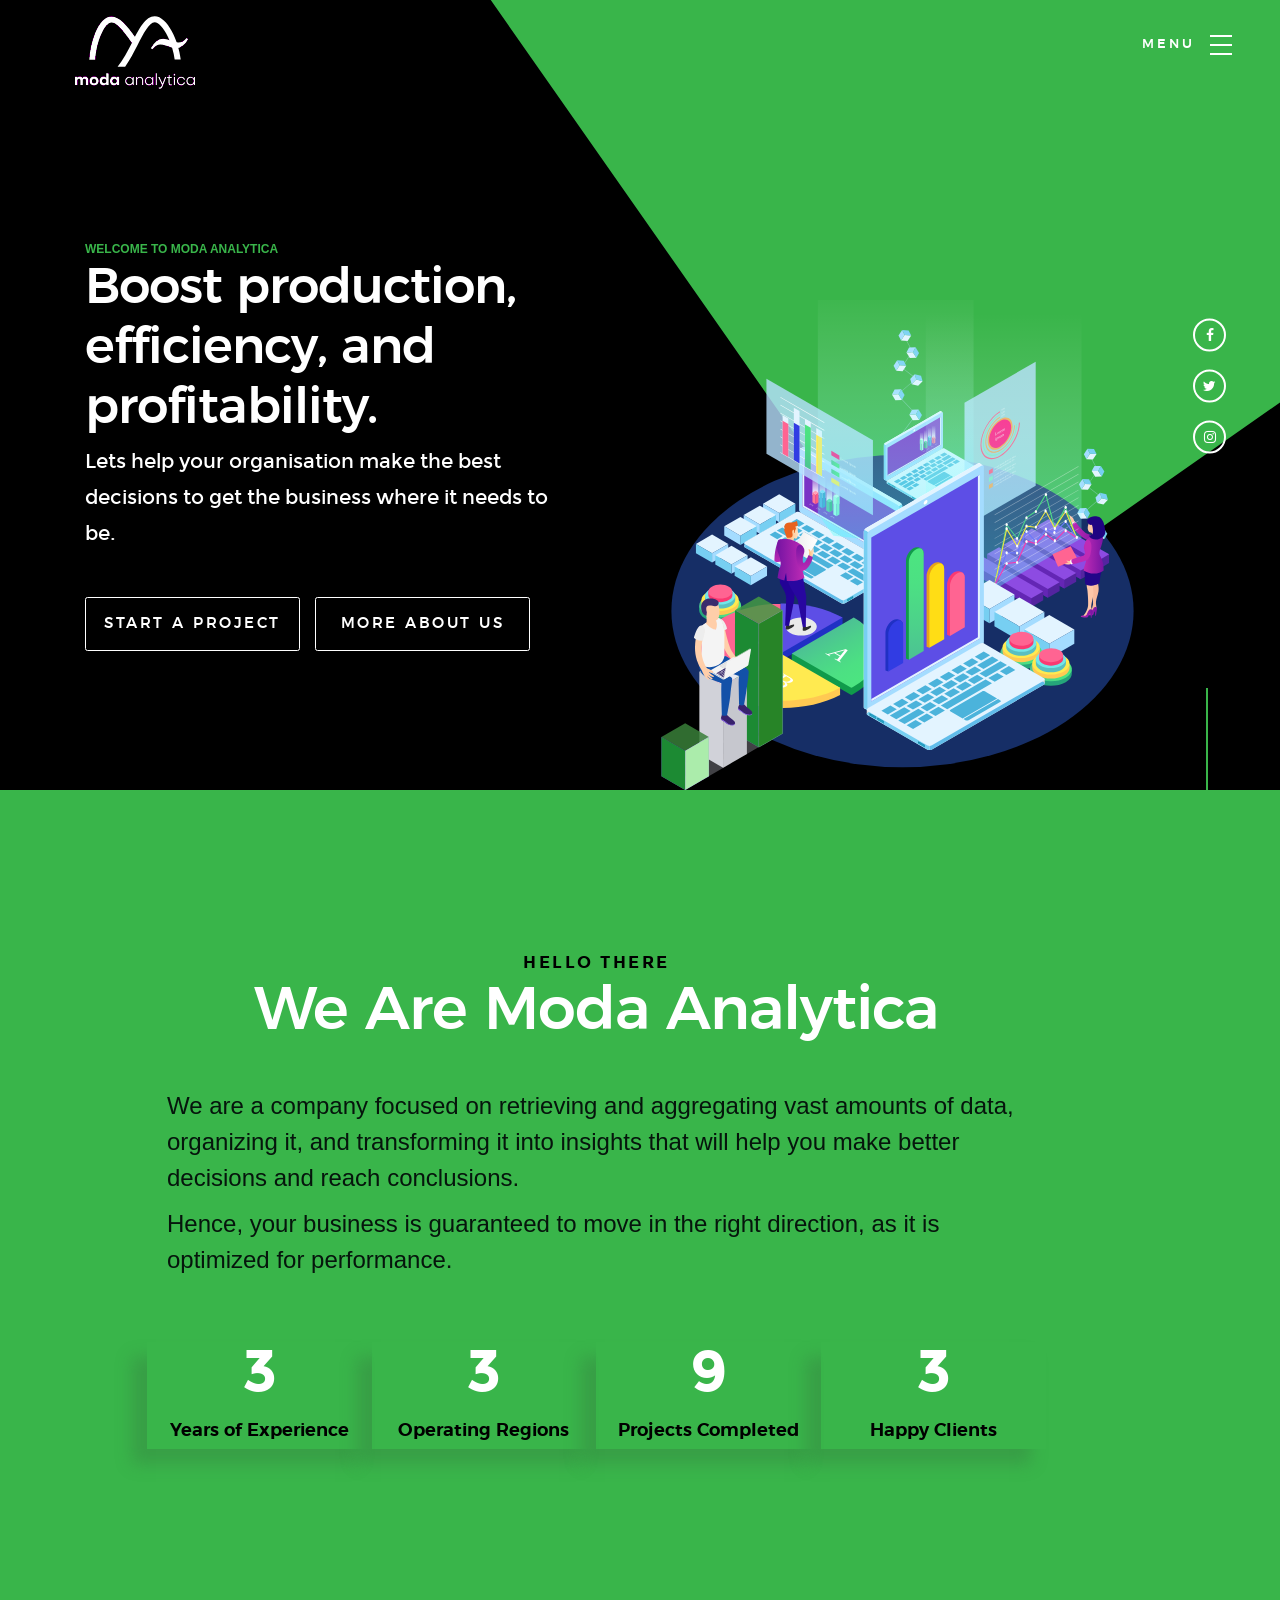
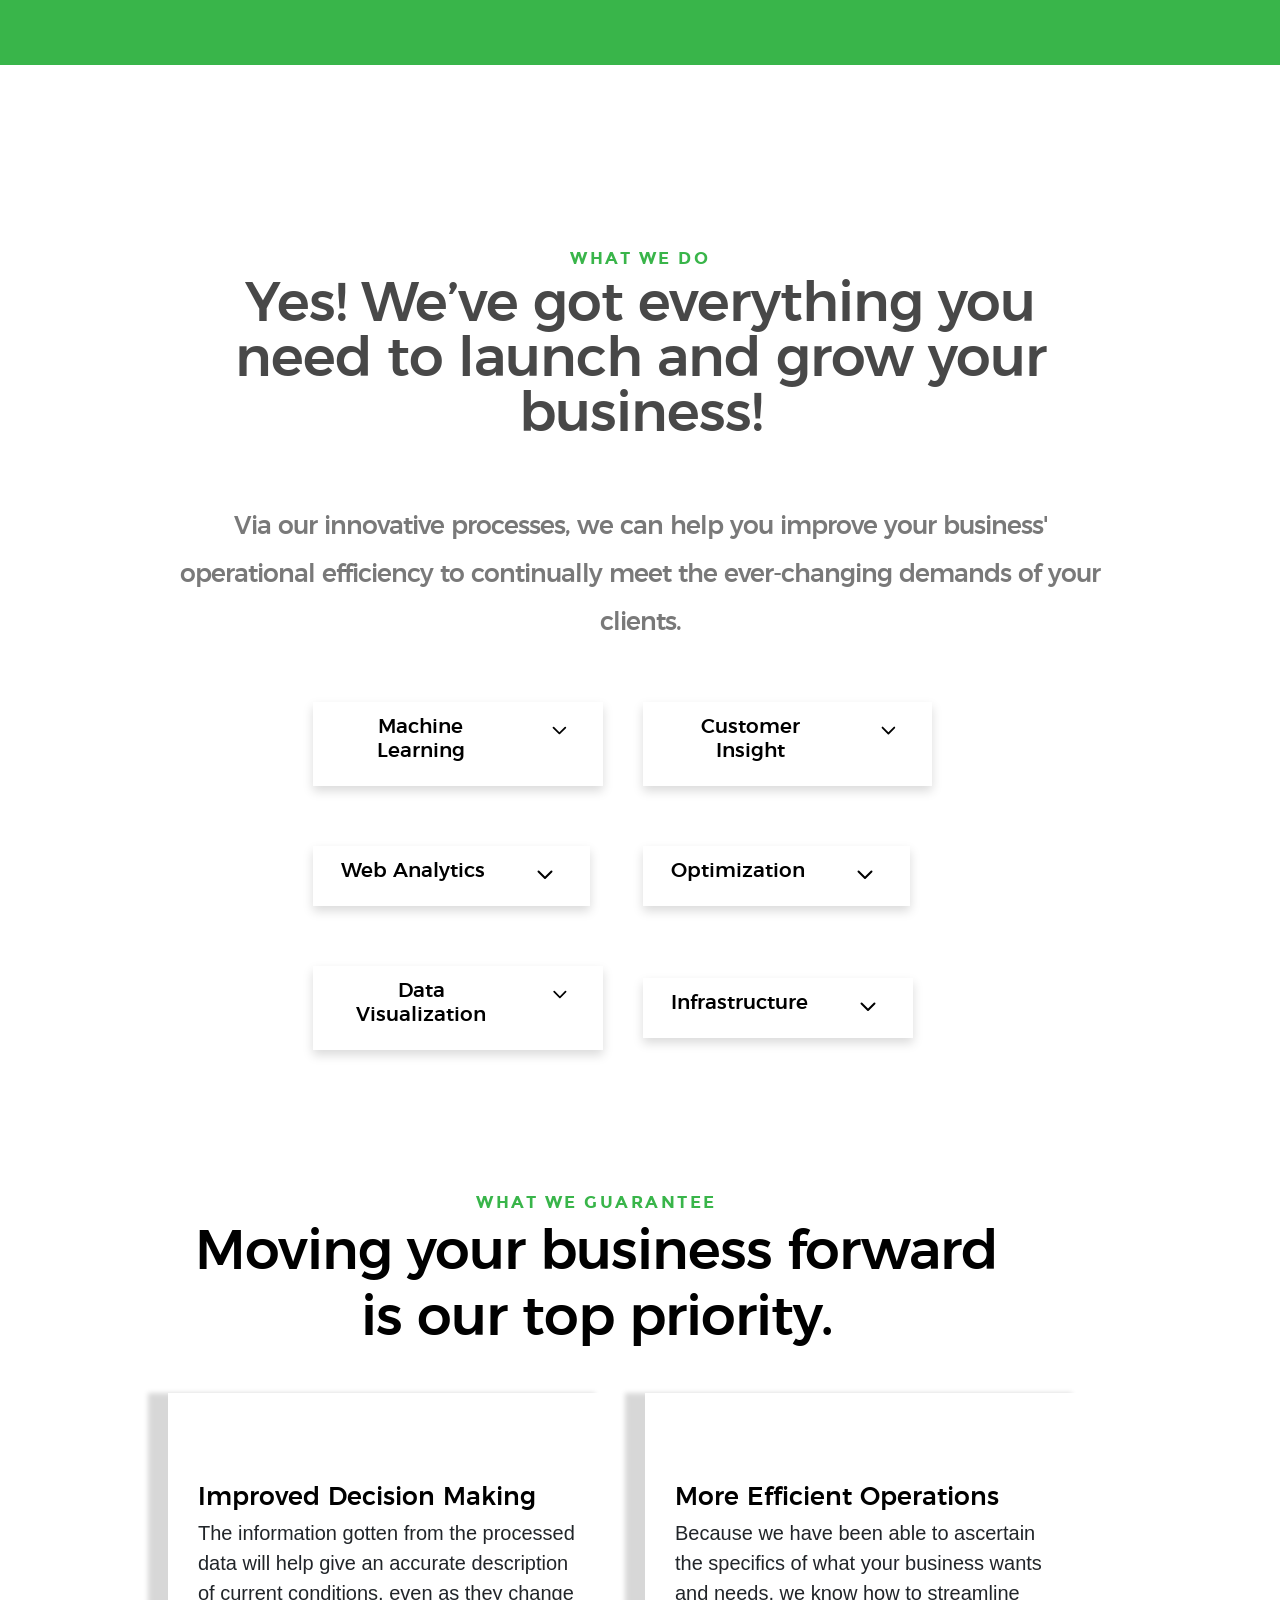
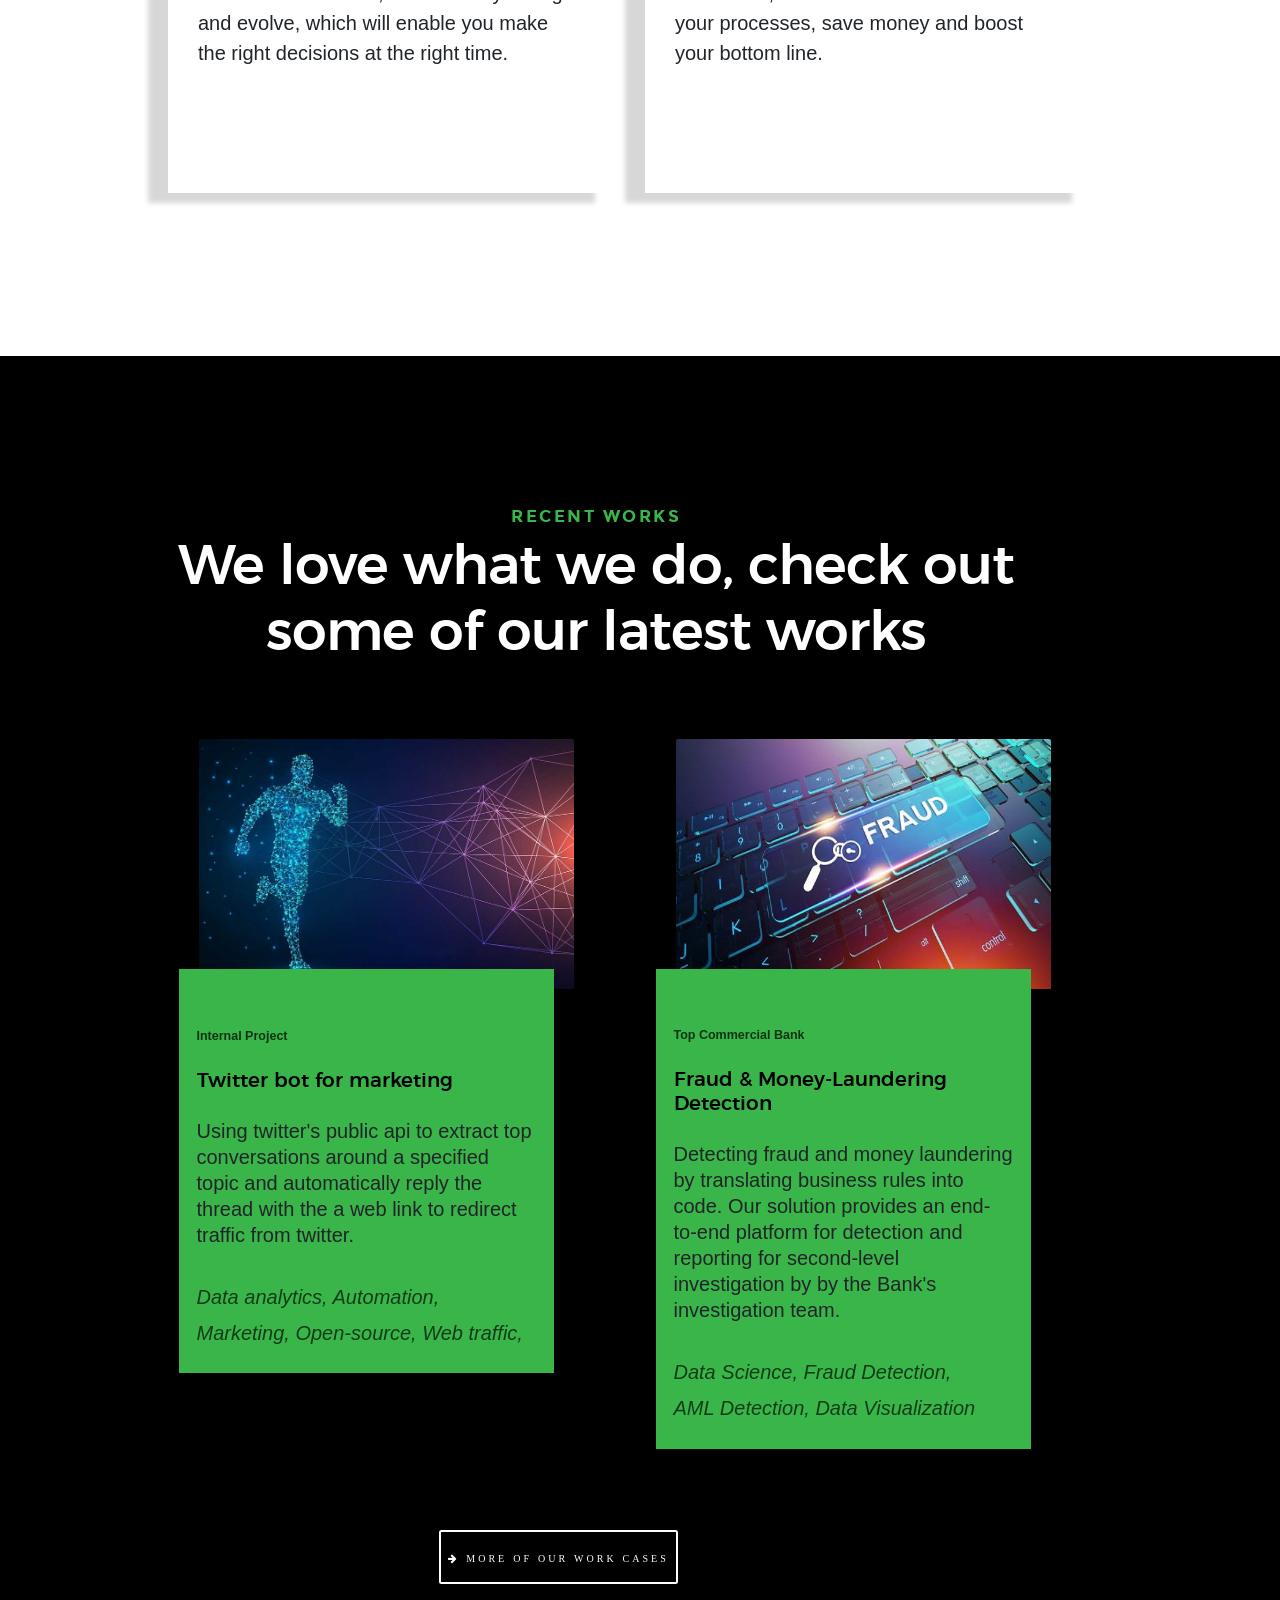
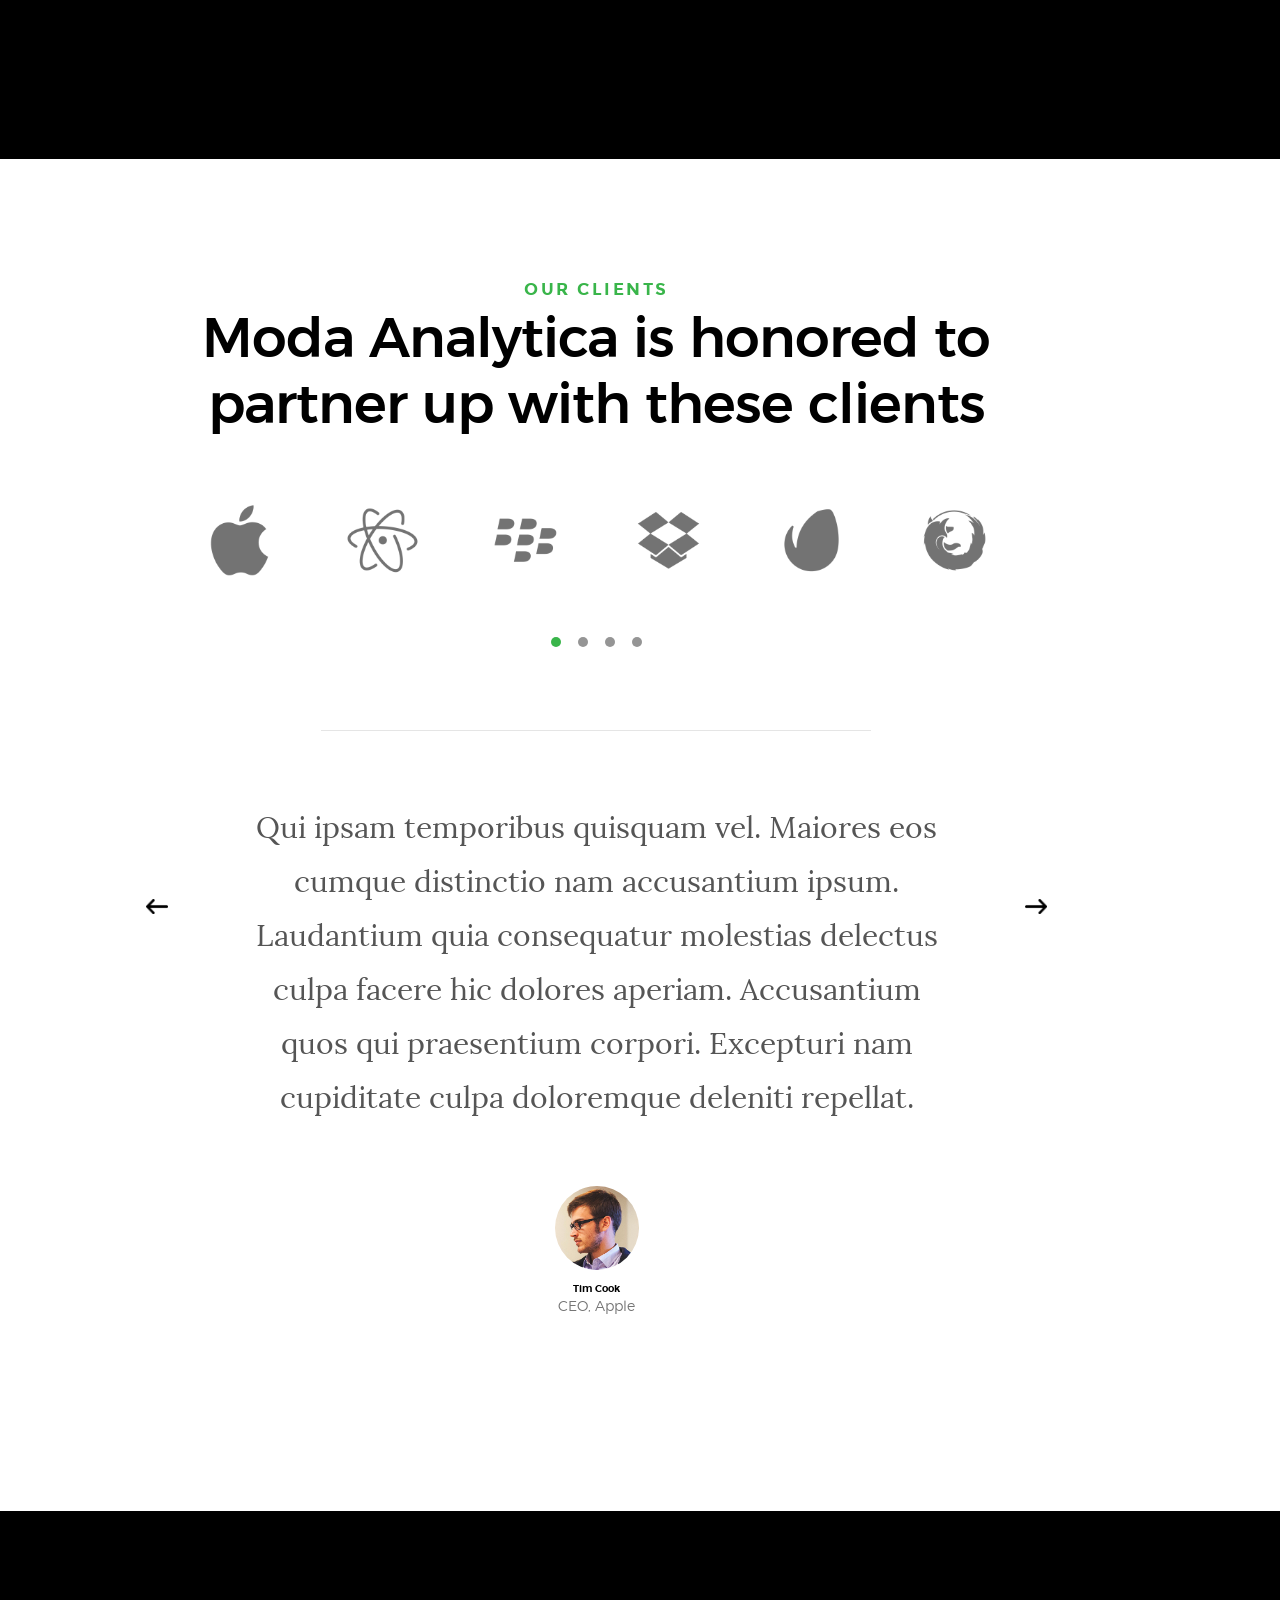
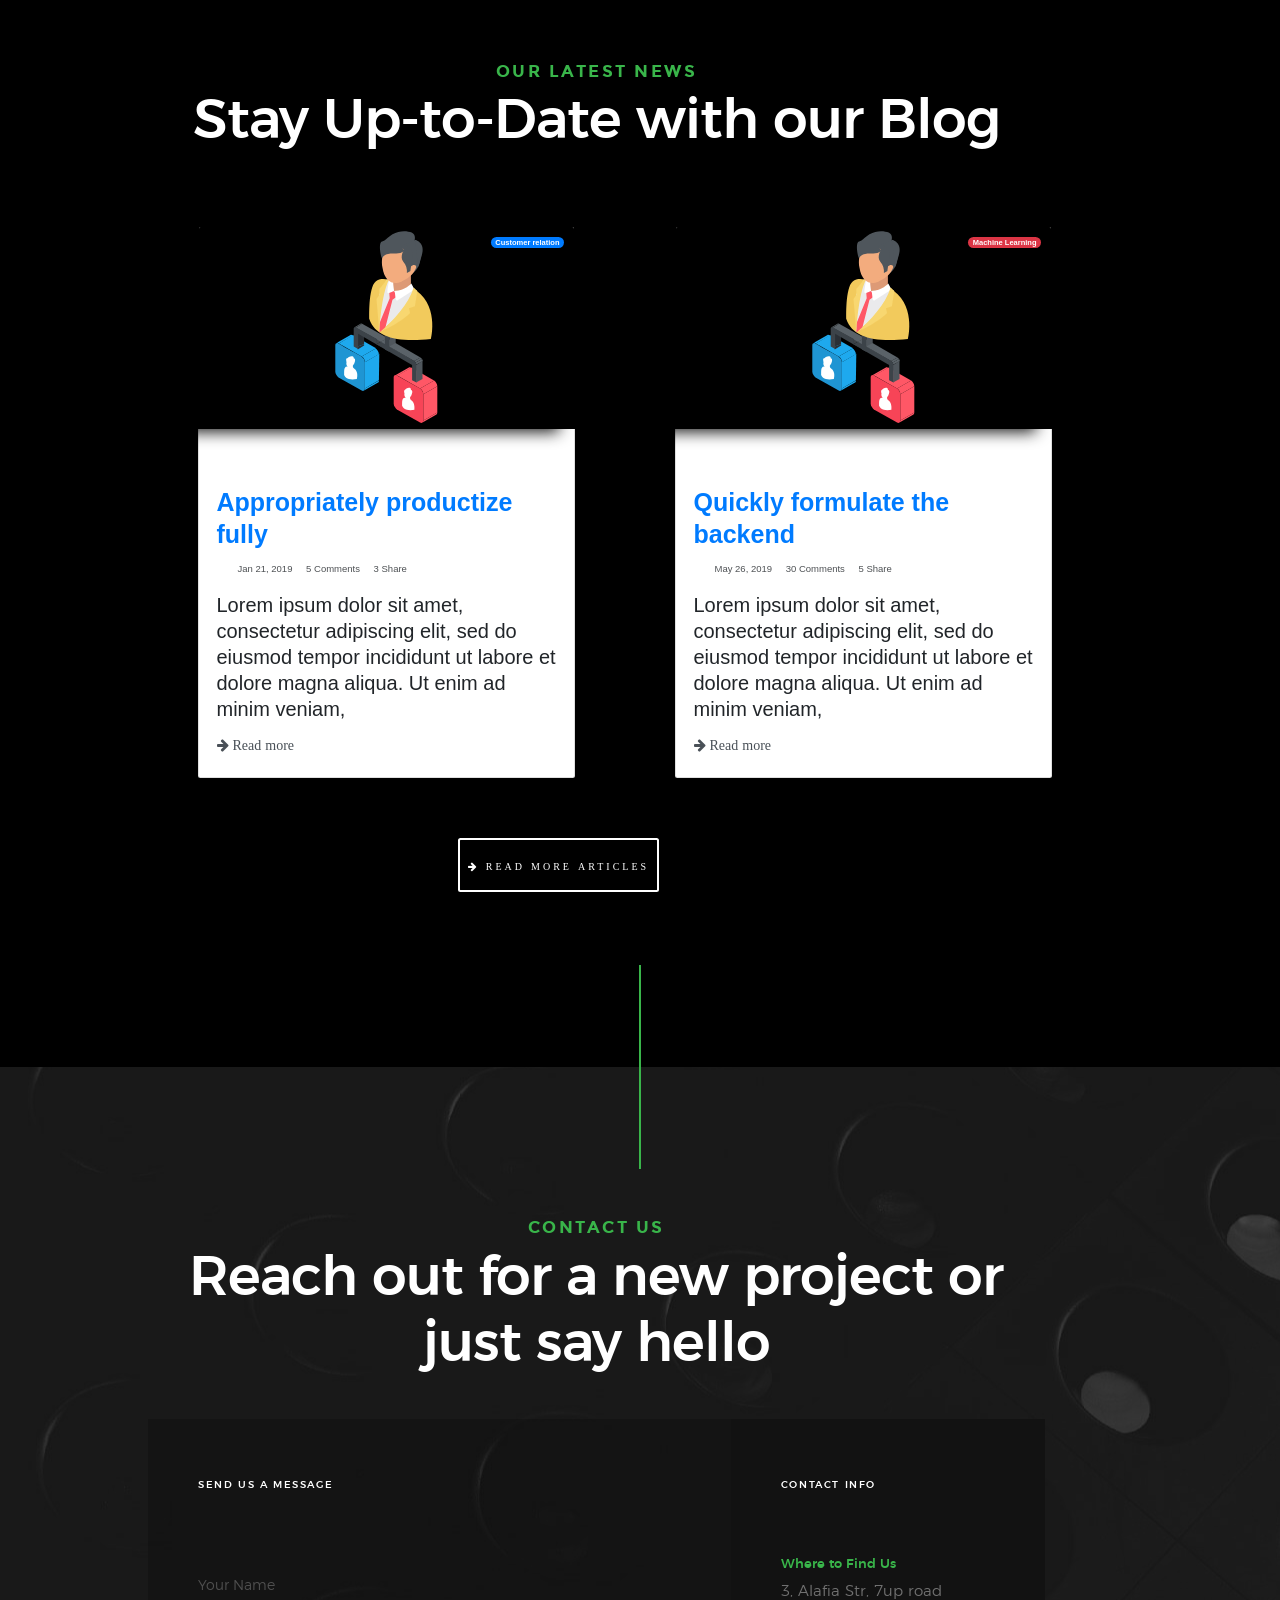
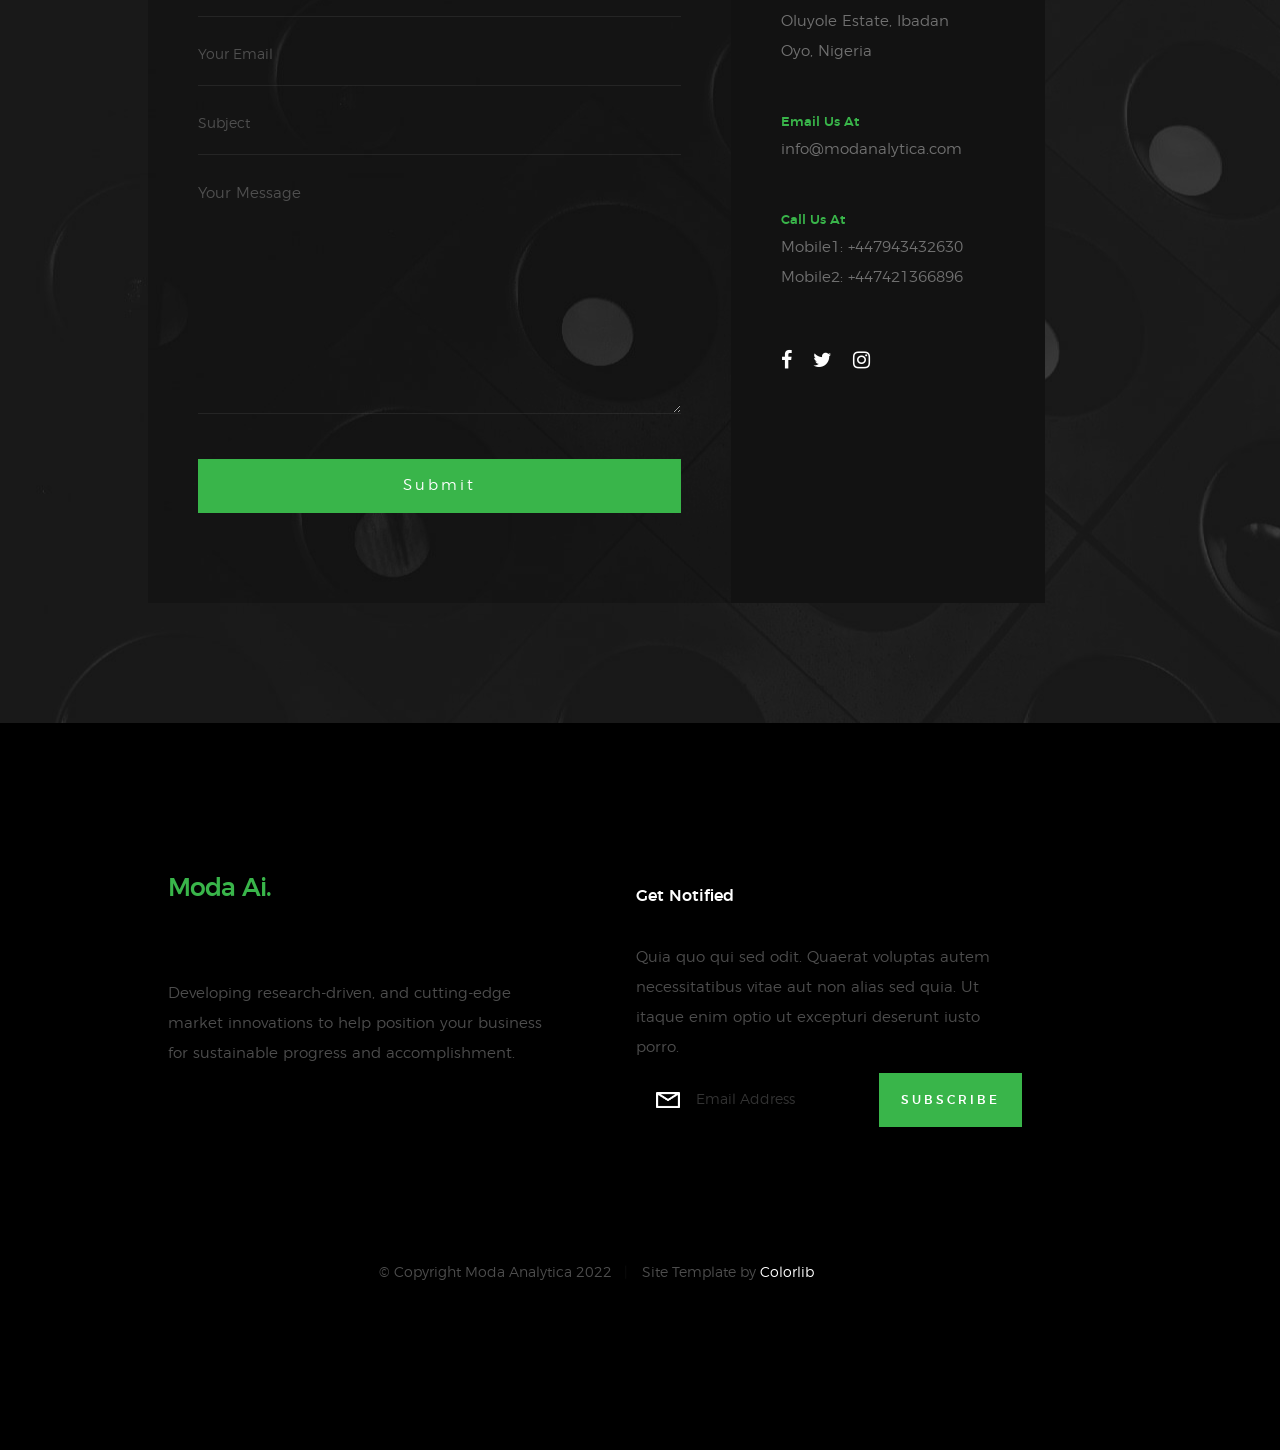
==== commit 7df0aa76: "okay" ====
--- a/index.html
+++ b/index.html
@@ -43,12 +43,12 @@
     ================================================== -->
     <header class="s-header">
       <div class="header-logo">
-        <a class="site-logo" href="#hero">
-          <img src="images/logo.png" alt="Homepage" />
+        <a class="site-logo" href="/">
+         <svg width="120px" height="90px" xmlns="http://www.w3.org/2000/svg" viewBox="0 0 407.59 245.87"><defs><style>.cls-1{fill:#780251;}.cls-2{fill:#6564db;}</style></defs><g id="Layer_2" data-name="Layer 2"><g id="Layer_1-2" data-name="Layer 1"><path class="cls-1" d="M0,205.67H7.88V209a9.38,9.38,0,0,1,8.2-4.43c4.05,0,7.44,1.92,9,5a10.92,10.92,0,0,1,9.41-4.92c6.35,0,10.78,4.7,10.78,11.43v17.61h-8.2v-16c0-3.34-2.09-5.8-5.2-5.91s-5.31,2.46-5.31,5.91v16h-8.2v-16c0-3.55-2-5.91-5-5.91S8.2,214.15,8.2,217.7v16H0Z"/><path class="cls-1" d="M64.71,234.77c-9.18,0-15.53-6.19-15.53-15.1s6.35-15.1,15.53-15.1,15.59,6.18,15.59,15.1S74,234.77,64.71,234.77Zm0-23c-4.26,0-7.32,3.28-7.32,7.88s3.06,7.87,7.32,7.87,7.39-3.28,7.39-7.87S69,211.79,64.71,211.79Z"/><path class="cls-1" d="M106,193.09h8.21v40.58h-8.1v-3.39a11.55,11.55,0,0,1-9.35,4.49c-7.77,0-13.29-6.24-13.29-15.1s5.52-15.1,13.29-15.1a11.34,11.34,0,0,1,9.24,4.49Zm-7,34.29c4.27,0,7.33-3.28,7.33-7.71S103.28,212,99,212s-7.33,3.28-7.33,7.71S94.8,227.38,99,227.38Z"/><path class="cls-1" d="M141.63,205.67h8.2v28h-8.2v-3.88a11.37,11.37,0,0,1-9.52,5c-7.88,0-13.4-6.24-13.4-15.1s5.52-15.1,13.4-15.1a11.37,11.37,0,0,1,9.52,5Zm-.06,14c0-4.54-3.06-7.88-7.33-7.88s-7.33,3.34-7.33,7.88,3.07,7.87,7.33,7.87S141.57,224.21,141.57,219.67Z"/><path class="cls-1" d="M195.51,206.05h4.16v27.62h-4.16V228.8a12.92,12.92,0,0,1-11.1,6c-8.26,0-14.23-6.3-14.23-14.88s6-14.93,14.23-14.93a12.84,12.84,0,0,1,11.1,6Zm-.06,13.84c0-6.46-4.48-11.11-10.55-11.11s-10.56,4.65-10.56,11.11S178.77,231,184.9,231,195.45,226.29,195.45,219.89Z"/><path class="cls-1" d="M231.94,217.15v16.52h-4.16V217.15c0-4.86-2.79-8.37-7.65-8.37a8.84,8.84,0,0,0-9,8.76v16.13H207V206.05h4.15v3.88a11.27,11.27,0,0,1,9.46-5C227.62,205,231.94,210.1,231.94,217.15Z"/><path class="cls-1" d="M262.47,206.05h4.15v27.62h-4.15V228.8a13,13,0,0,1-11.11,6c-8.26,0-14.22-6.3-14.22-14.88s6-14.93,14.22-14.93a12.87,12.87,0,0,1,11.11,6Zm-.06,13.84c0-6.46-4.48-11.11-10.55-11.11s-10.56,4.65-10.56,11.11,4.43,11.1,10.56,11.1S262.41,226.29,262.41,219.89Z"/><path class="cls-1" d="M273.85,233.67v-40.2h4.21v40.2Z"/><path class="cls-1" d="M284.46,241.38a12.19,12.19,0,0,0,3.66.77c4.05,0,5.26-4.38,7.06-8.53l-12.42-27.57h4.6l9.85,22.42,8.64-22.42h4.43l-11,28c-2.51,6.29-4.76,11.82-10.55,11.82a12.65,12.65,0,0,1-4.27-.82Z"/><path class="cls-1" d="M317.39,209.5h-4.54v-3.45h4.71l.6-6.45h3.39v6.45h7.17v3.45h-7.17v17.17a4.18,4.18,0,0,0,4.27,4.54,12.77,12.77,0,0,0,3.33-.55v3.45a16.74,16.74,0,0,1-4.37.66c-4.54,0-7.39-3.18-7.39-7.94Z"/><path class="cls-1" d="M337.63,195.33a2.72,2.72,0,0,1,2.85,2.79,2.76,2.76,0,0,1-2.85,2.84,2.73,2.73,0,0,1-2.84-2.84A2.69,2.69,0,0,1,337.63,195.33Zm-2.08,38.34V206.05h4.16v27.62Z"/><path class="cls-1" d="M369.79,215.62a9.59,9.59,0,0,0-9.29-7c-5.8,0-10.23,4.76-10.23,11.27s4.37,11.21,10.23,11.21a9.53,9.53,0,0,0,9.29-6.84l4.11.55c-1.26,5.8-6.89,10-13.4,10-8.37,0-14.39-6.24-14.39-14.88S352.18,205,360.5,205c6.67,0,12.3,4.26,13.34,10.11Z"/><path class="cls-1" d="M403.44,206.05h4.15v27.62h-4.15V228.8a13,13,0,0,1-11.11,6c-8.26,0-14.22-6.3-14.22-14.88s6-14.93,14.22-14.93a12.87,12.87,0,0,1,11.11,6Zm-.06,13.84c0-6.46-4.48-11.11-10.55-11.11s-10.56,4.65-10.56,11.11S386.7,231,392.83,231,403.38,226.29,403.38,219.89Z"/><path class="cls-1" d="M124.31.52c-21.59,0-41,19.85-56.23,57.42C57.24,84.73,50,118,48.5,147.21H69C72.22,87,100.38,21,124.31,21c21,0,53.35,45.88,81.1,87.19V71.89C177.45,32,150.59.52,124.31.52Z"/><path class="cls-2" d="M270.57,0c-30.82,0-51.81,40.77-76.11,88-15,29-31,60.11-49.83,83h25.68c15.88-22.26,29.3-48.29,42.33-73.61,19.46-37.8,39.59-76.89,57.93-76.89,12.91,0,30.52,19.2,44.88,48.92,11.87,24.57,20.15,52.71,23.08,77.33h20.56C352.26,84.53,313.81,0,270.57,0Z"/><path class="cls-1" d="M379,73.28l5.48,3.49A67.7,67.7,0,0,1,365.64,100q-11.4,8.75-22.81,8.74-6.7,0-17.95-3.65l-8.82-3-9-2.89a59.31,59.31,0,0,0-17.65-3.19q-12.17,0-23.72,13.38c-.61.61-1.52,1.57-2.74,2.89l-5.47-3.5q18.39-32.23,42.12-32.24,8.22,0,26.92,6.54,16.74,5.77,24,5.78Q366.41,88.79,379,73.28Z"/></g></g></svg>
         </a>
       </div>
 
-      <nav class="header-nav sample">
+      <nav class="header-nav">
         <a href="#0" class="header-nav__close" title="close"
           ><span>Close</span></a
         >
@@ -91,20 +91,15 @@
 
           <ul class="header-nav__social">
             <li>
-              <a href="#"><i class="fa fa-facebook"></i></a>
+              <a href="https://www.facebook.com/modaanalytica/"><i class="fa fa-facebook"></i></a>
             </li>
             <li>
-              <a href="#"><i class="fa fa-twitter"></i></a>
+              <a href="https://mobile.twitter.com/moda_analytica"><i class="fa fa-twitter"></i></a>
             </li>
             <li>
-              <a href="#"><i class="fa fa-instagram"></i></a>
+              <a href="https://www.instagram.com/moda_analytica/"><i class="fa fa-instagram"></i></a>
             </li>
-            <li>
-              <a href="#"><i class="fa fa-behance"></i></a>
-            </li>
-            <li>
-              <a href="#"><i class="fa fa-dribbble"></i></a>
-            </li>
+            
           </ul>
         </div>
         <!-- end header-nav__content -->
@@ -117,7 +112,7 @@
       </a>
     </header>
     <!-- end s-header -->
-    <section class="hero-equal-height pt-165 pb-100 overflow-hidden" id="hero">
+    <section class="hero-equal-height pt-165 pb-100 overflow-hidden">
       <div class="hero-shape"></div>
       <div class="container">
         <div class="row align-items-center">
@@ -165,35 +160,24 @@
           <div>
             <ul class="home-social">
               <li>
-                <a href="#0"
+                <a href="https://www.facebook.com/modaanalytica/"
                   ><i class="fa fa-facebook" aria-hidden="true"></i
                   ><span>Facebook</span></a
                 >
               </li>
               <li>
-                <a href="#0"
+                <a href="https://mobile.twitter.com/moda_analytica"
                   ><i class="fa fa-twitter" aria-hidden="true"></i
                   ><span>Twiiter</span></a
                 >
               </li>
               <li>
-                <a href="#0"
+                <a href="https://www.instagram.com/moda_analytica/"
                   ><i class="fa fa-instagram" aria-hidden="true"></i
                   ><span>Instagram</span></a
                 >
               </li>
-              <li>
-                <a href="#0"
-                  ><i class="fa fa-behance" aria-hidden="true"></i
-                  ><span>Behance</span></a
-                >
-              </li>
-              <li>
-                <a href="#0"
-                  ><i class="fa fa-dribbble" aria-hidden="true"></i
-                  ><span>Dribbble</span></a
-                >
-              </li>
+            
             </ul>
           </div>
 
@@ -287,7 +271,7 @@
 
       <!-- end section-header -->
       <div class="service-list-wrapper">
-        <div class="service-list" id="faqlist">
+        <div class="service-list">
           <div
             class="col-block service-item"
             data-aos="fade-up"
@@ -296,13 +280,12 @@
             <div class="service-text">
               <div class="accordion-item my-3 shadow">
                 <h2 class="accordion-header">
-                  <p id="Machine Learning">Machine Learning</p>
+                  <p>Machine Learning</p>
                   <button
                     class="accordion-button collapsed"
                     type="button"
                     data-bs-toggle="collapse"
                     data-bs-target="#content-accordion-1"
-                    aria-expanded="false"
                   >
                     <img src="img/down-arrow.svg" />
                   </button>
@@ -312,13 +295,7 @@
                   class="accordion-collapse collapse"
                   data-bs-parent="#faqlist"
                 >
-                  <div
-                    class="accordion-body"
-                    id="content-accordion-1"
-                    class="accordion-collapse collapse"
-                    data-bs-parent="#faqlist"
-                    aria-expanded="true"
-                  >
+                  <div class="accordion-body">
                     <ul>
                       <li>Recommendation Engine</li>
                       <li>Predicting Churn</li>
@@ -472,7 +449,7 @@
             <div class="service-text">
               <div class="accordion-item my-3 shadow">
                 <h2 class="accordion-header">
-                  <p id="Data Visualization">Data Visualization</p>
+                  <p>Data Visualization</p>
                   <button
                     class="accordion-button collapsed"
                     type="button"
@@ -630,12 +607,13 @@
             <div class="single-blog-card card bg-transparent">
               <div class="image" data-aos="zoom-in" data-aos-duration="1500">
                 <img
-                  src="img/twitterbot.jpg"
+                  src="img/about-2.jpg"
                   class="card-img-top position-relative"
                   alt="blog"
                 />
               </div>
 
+             
               <div class="card-body">
                 <h2 class="h5 mb-2 card-title">
                   <a href="#">Internal Project</a>
@@ -659,44 +637,44 @@
           </div>
         </div>
         <div
-          class="col-block services-item"
-          data-aos="fade-up"
-          data-aos-duration="1500"
-        >
-          <div class="services-text">
-            <div class="single-blog-card card bg-transparent">
-              <div class="image" data-aos="zoom-in" data-aos-duration="1500">
-                <img
-                  src="img/moneylaundering.jpg"
-                  class="card-img-top position-relative"
-                  alt="blog"
-                />
-              </div>
-
-              <div class="card-body">
-                <h2 class="h5 mb-2 card-title">
-                  <a href="#">Top Commercial Bank</a>
-                </h2>
-
-                <h2 id="Fraud Money Laundering Detection" class="card-text-intro">
-                  Fraud & Money-Laundering Detection
-                </h2>
-                <p class="card-text">
-                  Detecting fraud and money laundering by translating business
-                  rules into code. Our solution provides an end-to-end platform
-                  for detection and reporting for second-level investigation by
-                  by the Bank's investigation team.
-                </p>
-                <div class="tags">
-                  <p class="list-inline-item"></p>
-                  <p>Data Science, Fraud Detection,</p>
-                  <p>AML Detection, Data Visualization</p>
-                </div>
-              </div>
-            </div>
-          </div>
-        </div>
-      </div>
+        class="col-block services-item"
+        data-aos="fade-up"
+        data-aos-duration="1500"
+      >
+        <div class="services-text">
+          <div class="single-blog-card card bg-transparent">
+            <div class="image" data-aos="zoom-in" data-aos-duration="1500">
+              <img
+                src="img/moneylaundering.jpg"
+                class="card-img-top position-relative"
+                alt="blog"
+              />
+            </div>
+
+            <div class="card-body">
+              <h2 class="h5 mb-2 card-title">
+                <a href="#">Top Commercial Bank</a>
+              </h2>
+
+              <h2 id="Fraud Money Laundering Detection" class="card-text-intro">
+                Fraud & Money-Laundering Detection
+              </h2>
+              <p class="card-text">
+                Detecting fraud and money laundering by translating business
+                rules into code. Our solution provides an end-to-end platform
+                for detection and reporting for second-level investigation by
+                by the Bank's investigation team.
+              </p>
+              <div class="tags">
+                <p class="list-inline-item"></p>
+                <p>Data Science, Fraud Detection,</p>
+                <p>AML Detection, Data Visualization</p>
+              </div>
+            </div>
+          </div>
+        </div>
+      </div>
+    </div>
       <div class="work-btn" data-aos="fade-left" data-aos-duration="1500">
         <a href="#" class="smoothscroll btn btn--stroke">
           <i class="fa fa-arrow-right"> MORE OF OUR WORK CASES </i>
@@ -732,28 +710,28 @@
         <div class="col-full">
           <div class="clients">
             <a href="#0" title="" class="clients__slide"
-              ><img src="images/clients/thankyou.png"
+              ><img src="images/clients/apple.png"
             /></a>
             <a href="#0" title="" class="clients__slide"
-              ><img src="images/clients/thankyou.png"
+              ><img src="images/clients/atom.png"
             /></a>
             <a href="#0" title="" class="clients__slide"
-              ><img src="images/clients/thankyou.png"
+              ><img src="images/clients/blackberry.png"
             /></a>
             <a href="#0" title="" class="clients__slide"
-              ><img src="images/clients/thankyou.png"
+              ><img src="images/clients/dropbox.png"
             /></a>
             <a href="#0" title="" class="clients__slide"
-              ><img src="images/clients/thankyou.png"
+              ><img src="images/clients/envato.png"
             /></a>
             <a href="#0" title="" class="clients__slide"
-              ><img src="images/clients/thankyou.png"
+              ><img src="images/clients/firefox.png"
             /></a>
             <a href="#0" title="" class="clients__slide"
-              ><img src="images/clients/thankyou.png"
+              ><img src="images/clients/joomla.png"
             /></a>
             <a href="#0" title="" class="clients__slide"
-              ><img src="images/clients/thankyou.png"
+              ><img src="images/clients/magento.png"
             /></a>
           </div>
           <!-- end clients -->
@@ -771,23 +749,25 @@
           <div class="testimonials">
             <div class="testimonials__slide">
               <p>
-                Fantastic company to work with. They perfectly understood our
-                need and provided tailor made solutions for us.
-                Exactly what we needed!
+                Qui ipsam temporibus quisquam vel. Maiores eos cumque distinctio
+                nam accusantium ipsum. Laudantium quia consequatur molestias
+                delectus culpa facere hic dolores aperiam. Accusantium quos qui
+                praesentium corpori. Excepturi nam cupiditate culpa doloremque
+                deleniti repellat.
               </p>
 
               <img
-                src="images/avatars/user-06.png"
+                src="images/avatars/user-01.jpg"
                 alt="Author image"
                 class="testimonials__avatar"
               />
-            <div class="testimonials__info">
-                <span class="testimonials__name">Kunle Moshood</span>
-                <span class="testimonials__pos">CEO, Maakayo Tech</span>
-              </div>
-            </div>
-
-            <!--<div class="testimonials__slide">
+              <div class="testimonials__info">
+                <span class="testimonials__name">Tim Cook</span>
+                <span class="testimonials__pos">CEO, Apple</span>
+              </div>
+            </div>
+
+            <div class="testimonials__slide">
               <p>
                 Excepturi nam cupiditate culpa doloremque deleniti repellat.
                 Veniam quos repellat voluptas animi adipisci. Nisi eaque
@@ -848,54 +828,6 @@
       <!-- end section-header -->
 
       <div class="row services-list block-1-2 block-tab-full">
-         <div
-          class="col-block services-item"
-          data-aos="fade-up"
-          data-aos-duration="1500"
-        >
-          <div class="services-text">
-            <div class="single-blog-card card">
-              <span
-                class="category position-absolute badge badge-pill badge-primary"
-                >Customer relationship and item</span
-              >
-              <img
-                src="img/administrator.svg"
-                class="card-img-top position-relative"
-                alt="blog"
-                id="blogimg"
-                data-aos="zoom-in"
-                data-aos-duration="1500"
-              />
-              <div class="card-body">
-                <h3 class="h5 mb-2 card-title">
-                  <a href="https://medium.com/cantors-paradise/is-0-99999-really-equal-to-1-768bb812bd2e" target="_blank">Appropriately productize fully sample used</a>
-                </h3>
-                <div class="post-meta mb-2">
-                  <ul class="list-inline meta-list">
-                    <li class="list-inline-item">Jan 21, 2022</li>
-                    <li class="list-inline-item"><span>59</span> Comments</li>
-                    <li class="list-inline-item"><span>20</span> Share</li>
-                  </ul>
-                </div>
-                <p
-                  class="card-text"
-                  data-aos="fade-up"
-                  data-aos-duration="1500"
-                >
-                  The Atomicity of any model can be determined at will based on new research....
-                </p>
-                <a href="https://medium.com/cantors-paradise/is-0-99999-really-equal-to-1-768bb812bd2e" target="_blank" class="detail-link"
-                  ><i class="fa fa-arrow-right"> Read more</i>
-                </a>
-              </div>
-            </div>
-          </div>
-        </div>
-        
-        
-        
-        
         <div
           class="col-block services-item"
           data-aos="fade-up"
@@ -1026,10 +958,10 @@
           <h3 class="h6">Send Us A Message</h3>
 
           <form
-            name="contactForm"
-            id="contactForm"
-            method="post"
-            action=""
+          name="contact" 
+          method="POST" 
+          data-netlify="true"
+      
             novalidate="novalidate"
           >
             <fieldset>
@@ -1106,6 +1038,7 @@
         </div>
         <!-- end contact-primary -->
 
+       
         <div class="contact-secondary">
           <div class="contact-info">
             <h3 class="h6 hide-on-fullwidth">Contact Info</h3>
@@ -1136,26 +1069,19 @@
 
             <ul class="contact-social">
               <li>
-                <a href="#"
+                <a href="https://www.facebook.com/modaanalytica/"
                   ><i class="fa fa-facebook" aria-hidden="true"></i
                 ></a>
               </li>
               <li>
-                <a href="#"><i class="fa fa-twitter" aria-hidden="true"></i></a>
+                <a href="https://mobile.twitter.com/moda_analytica"><i class="fa fa-twitter" aria-hidden="true"></i></a>
               </li>
               <li>
-                <a href="#"
+                <a href="https://www.instagram.com/moda_analytica/"
                   ><i class="fa fa-instagram" aria-hidden="true"></i
                 ></a>
               </li>
-              <li>
-                <a href="#"><i class="fa fa-behance" aria-hidden="true"></i></a>
-              </li>
-              <li>
-                <a href="#"
-                  ><i class="fa fa-dribbble" aria-hidden="true"></i
-                ></a>
-              </li>
+              
             </ul>
             <!-- end contact-social -->
           </div>
@@ -1182,13 +1108,13 @@
         <div class="col-six tab-full right footer-subscribe">
           <h4>Get Notified</h4>
           <p>
-            Get up-to-date information about our products, client services,
-            and company wide announcements. There is always something new
-            with Moda AI.
+            Quia quo qui sed odit. Quaerat voluptas autem necessitatibus vitae
+            aut non alias sed quia. Ut itaque enim optio ut excepturi deserunt
+            iusto porro.
           </p>
 
           <div class="subscribe-form">
-            <form id="mc-form" class="group" novalidate="true">
+            <form id="mc-form" class="group" method="POST"  data-netlify="true" novalidate="true">
               <input
                 type="email"
                 value=""
@@ -1313,7 +1239,9 @@
     ></script>
     <script src="https://unpkg.com/aos@next/dist/aos.js"></script>
     <script>
-      AOS.init();
+      AOS.init({
+        offset: 120,
+      });
     </script>
   </body>
 </html>
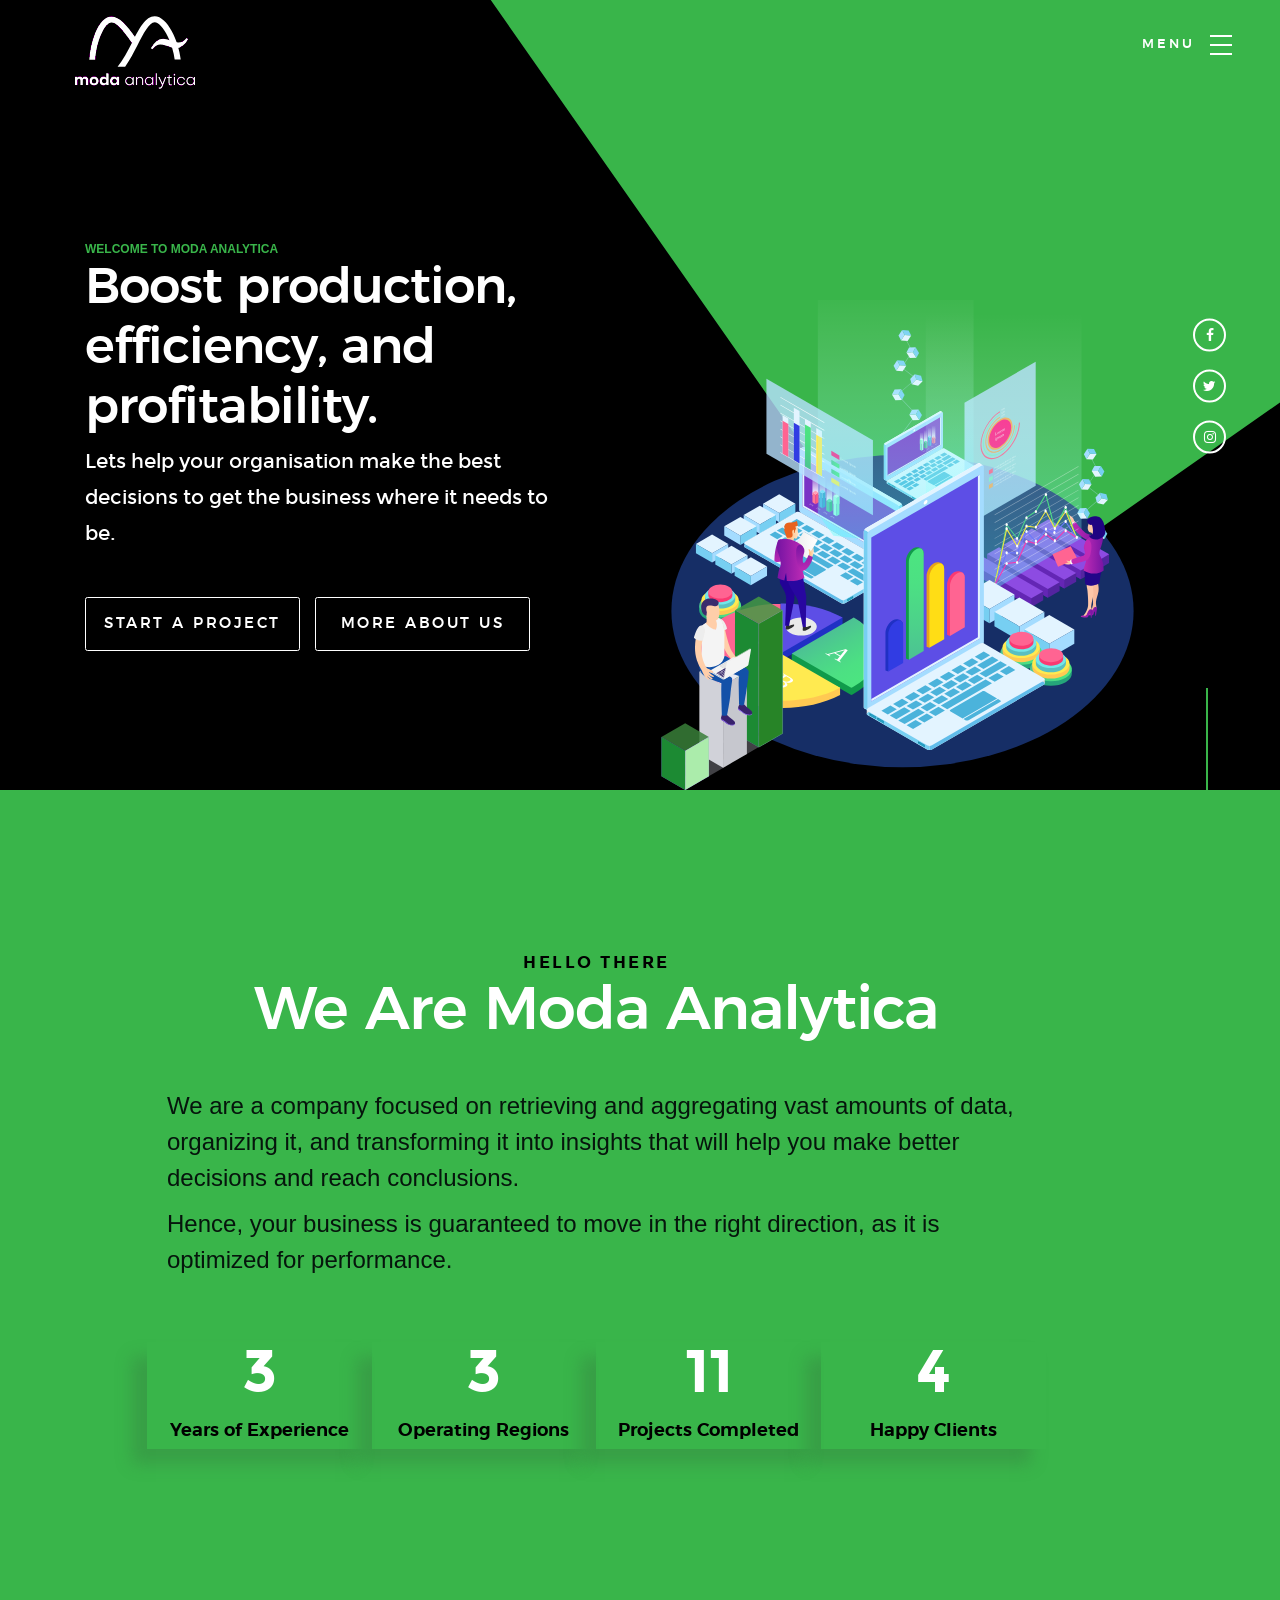
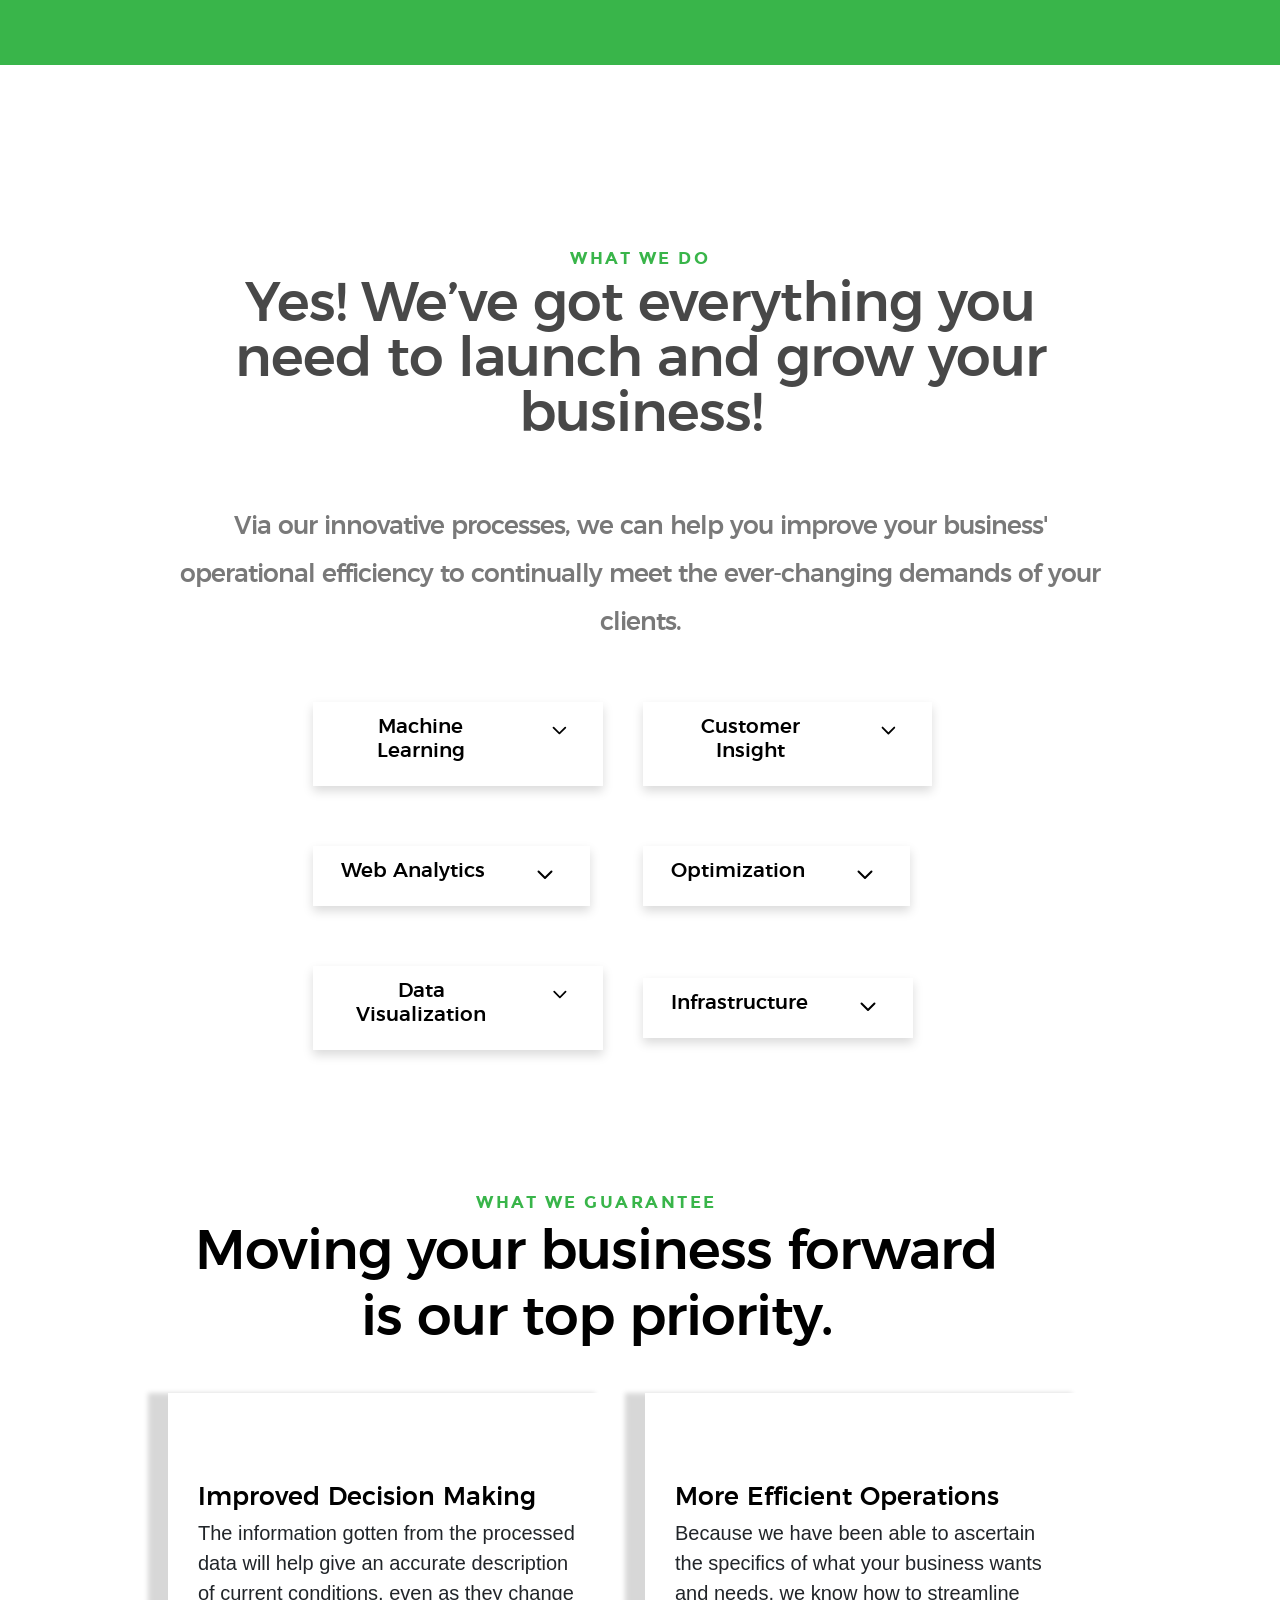
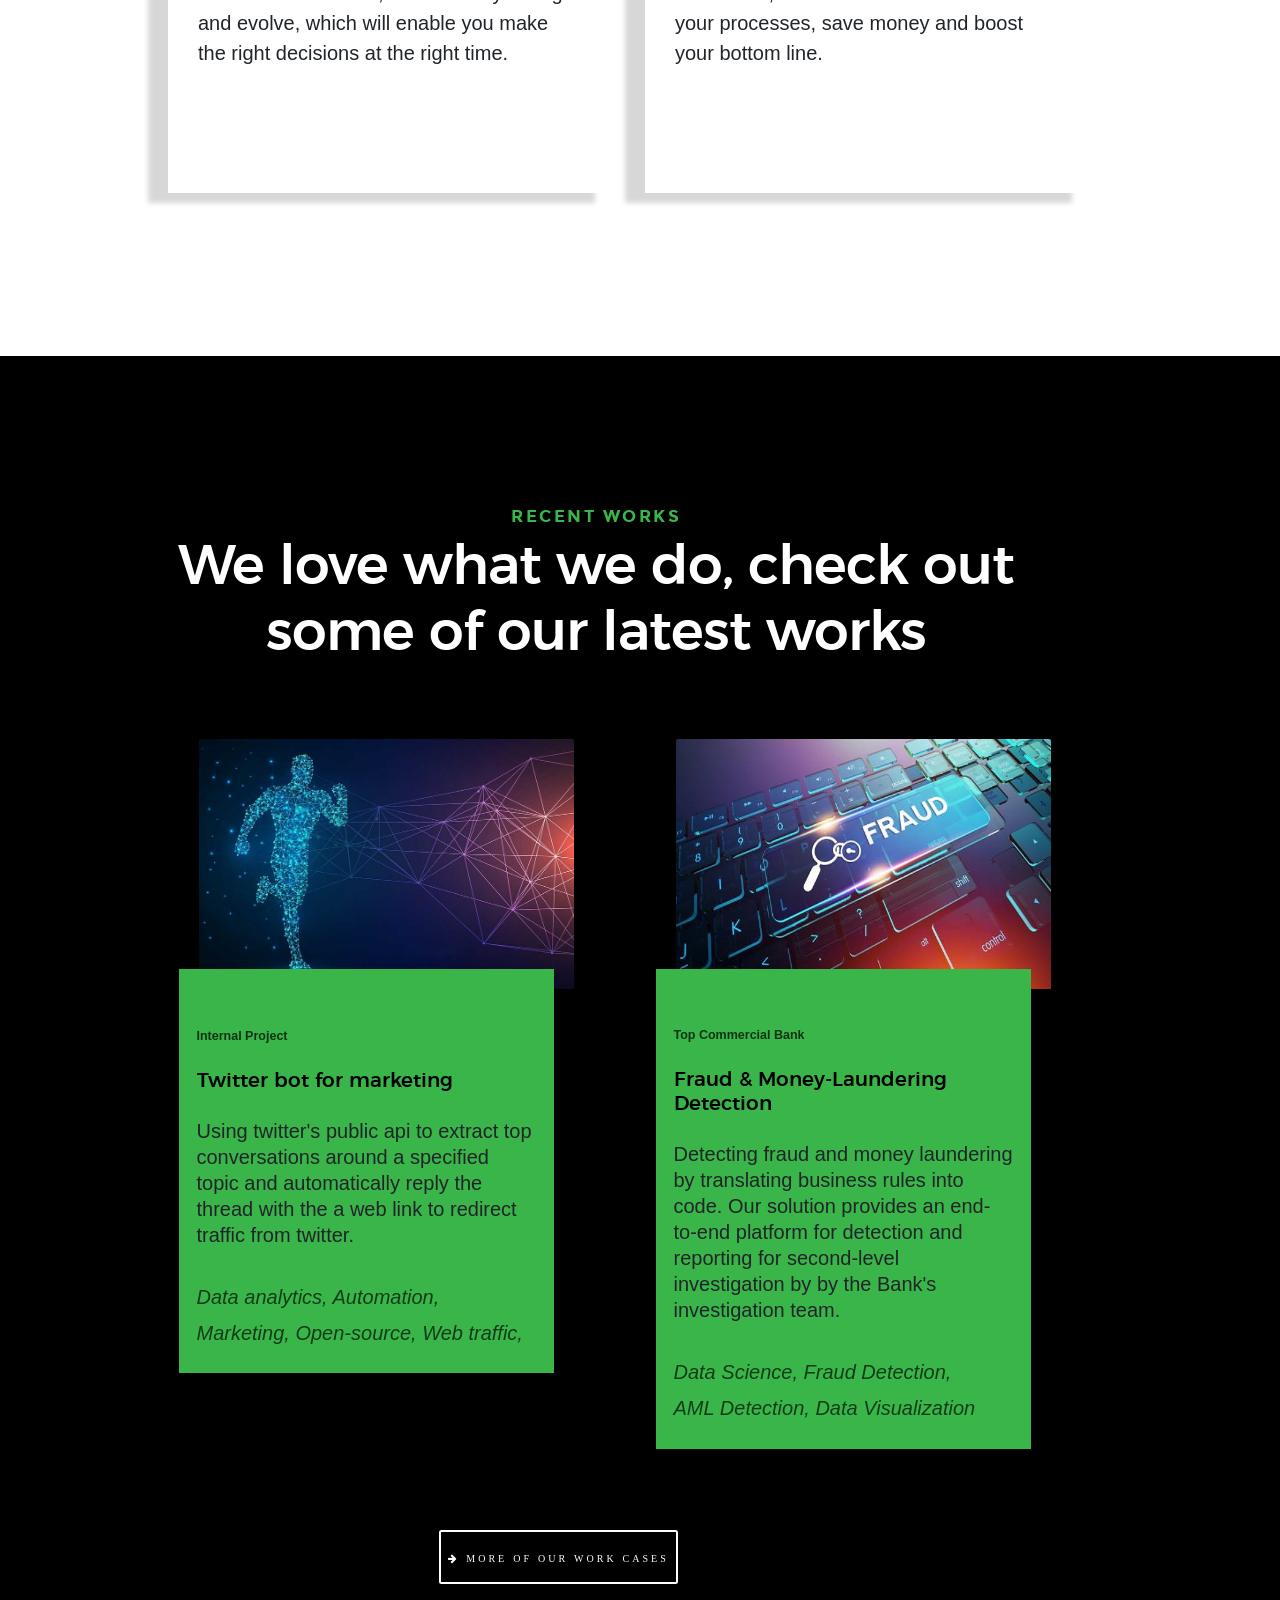
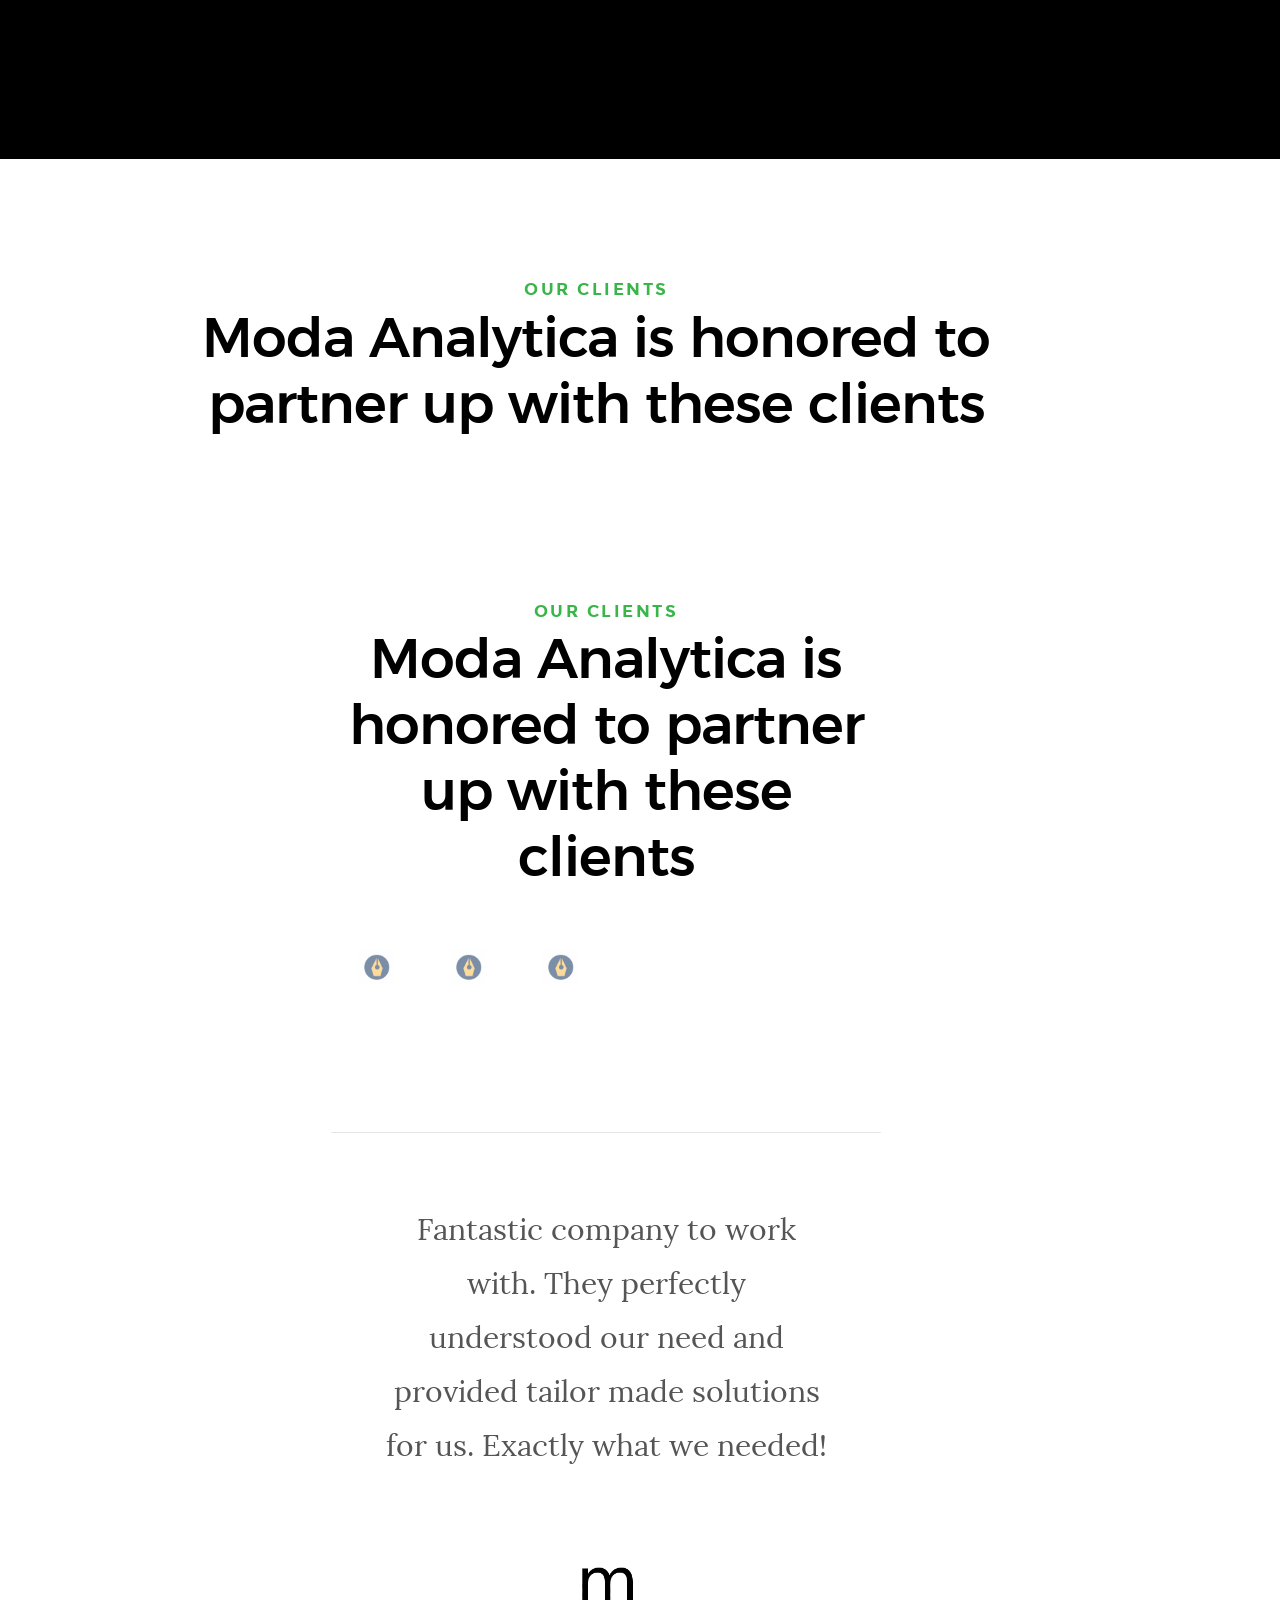
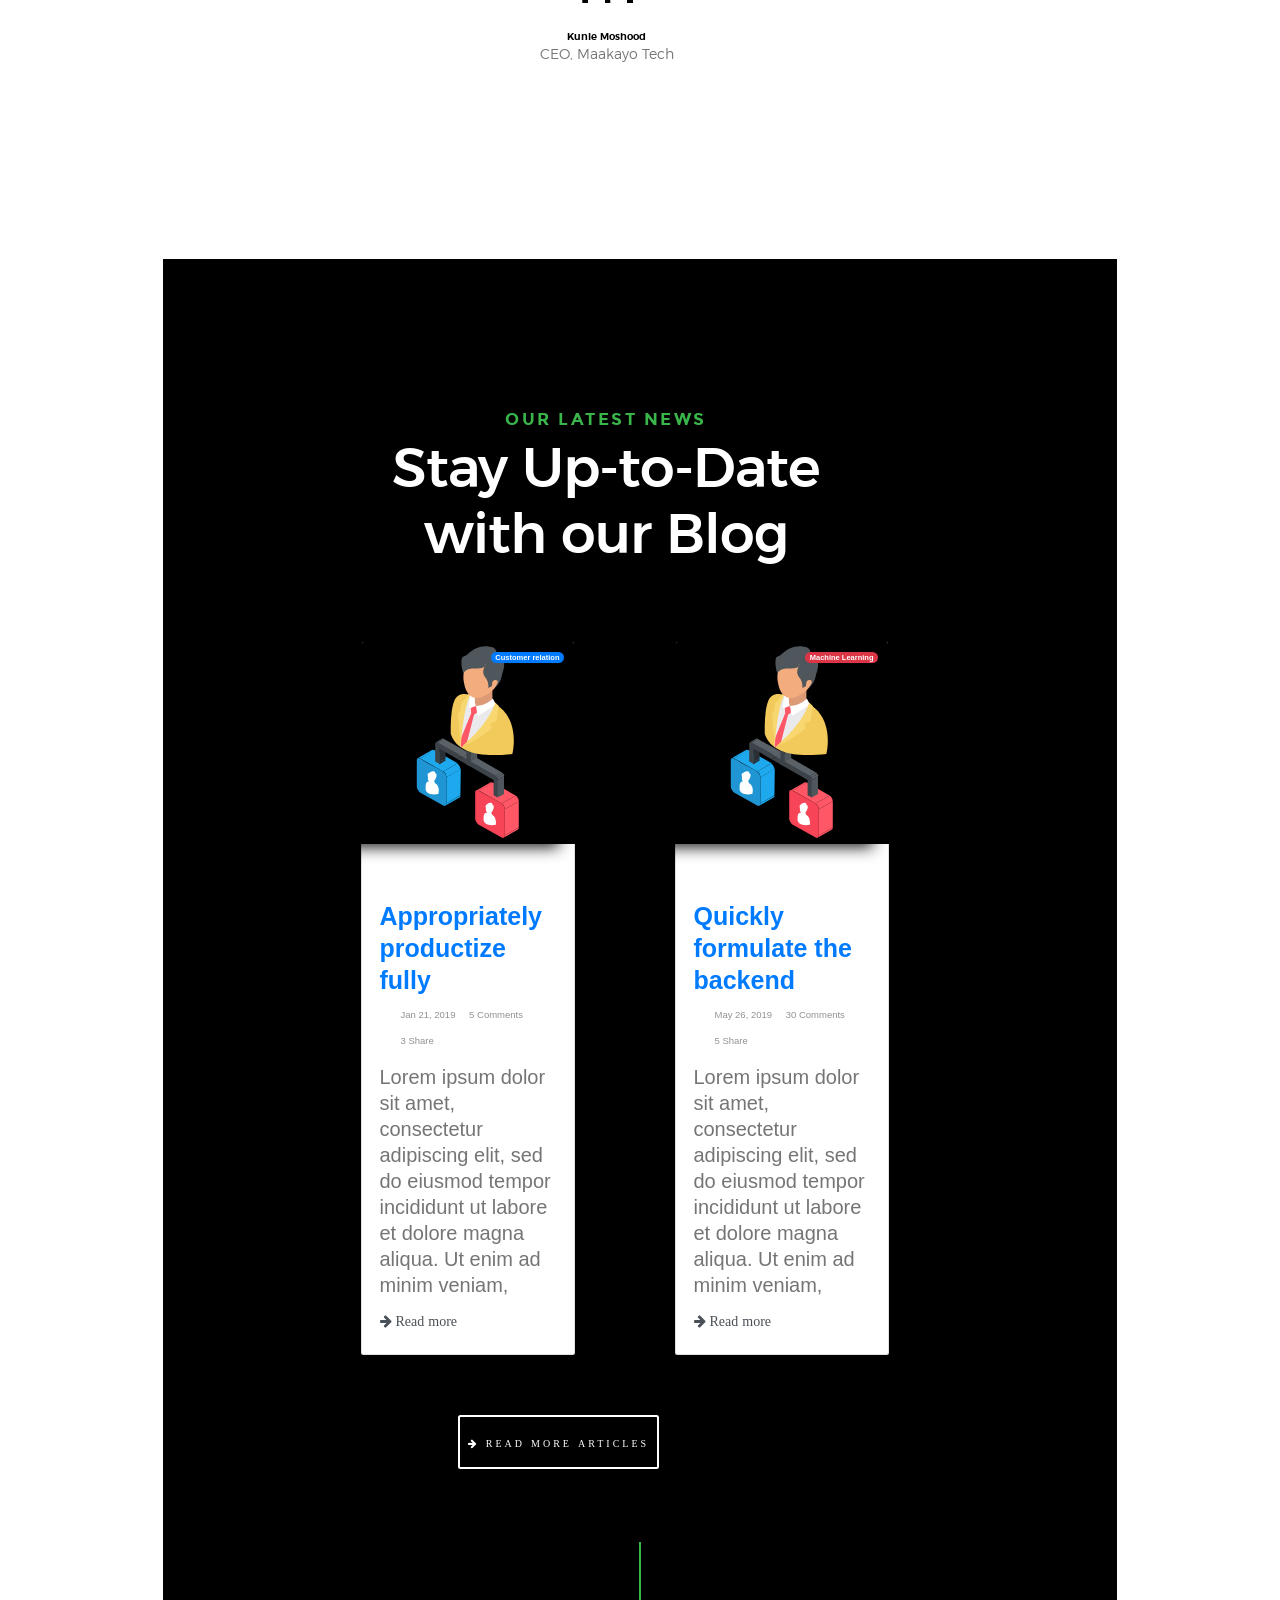
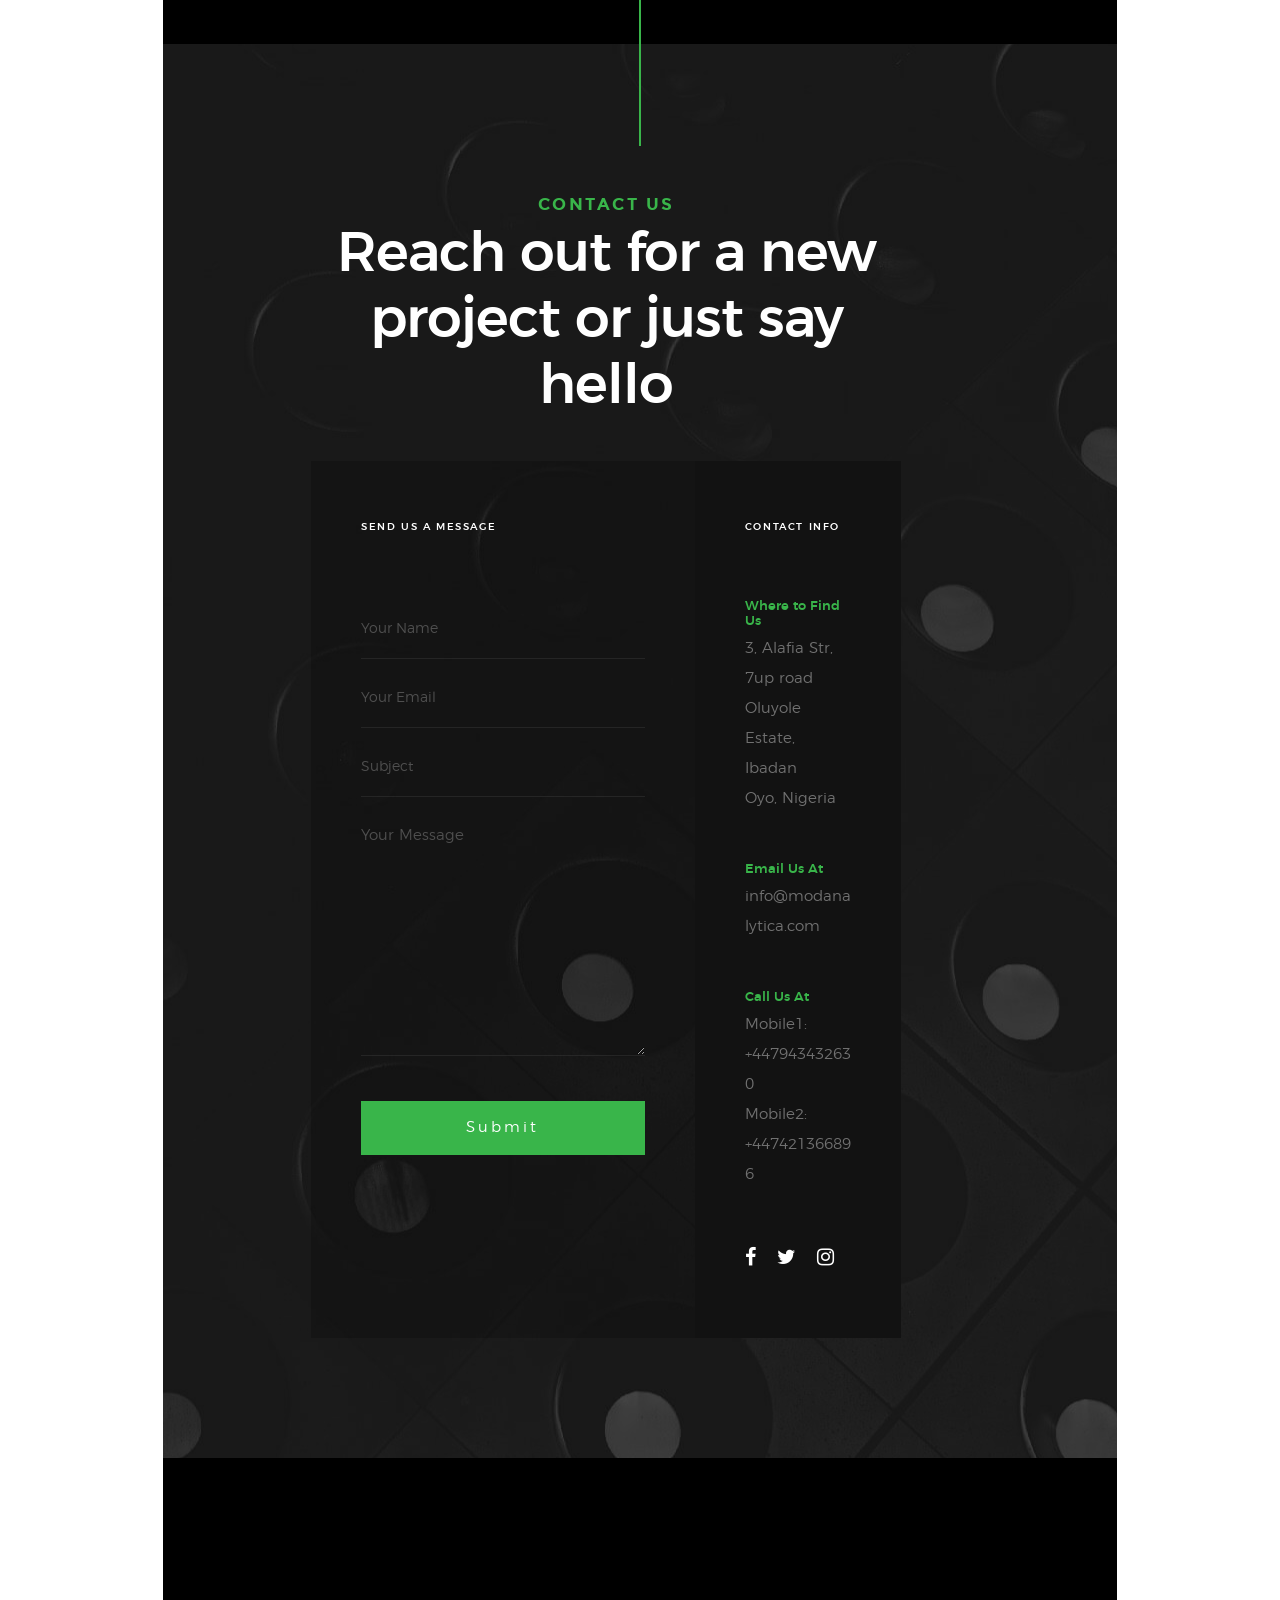
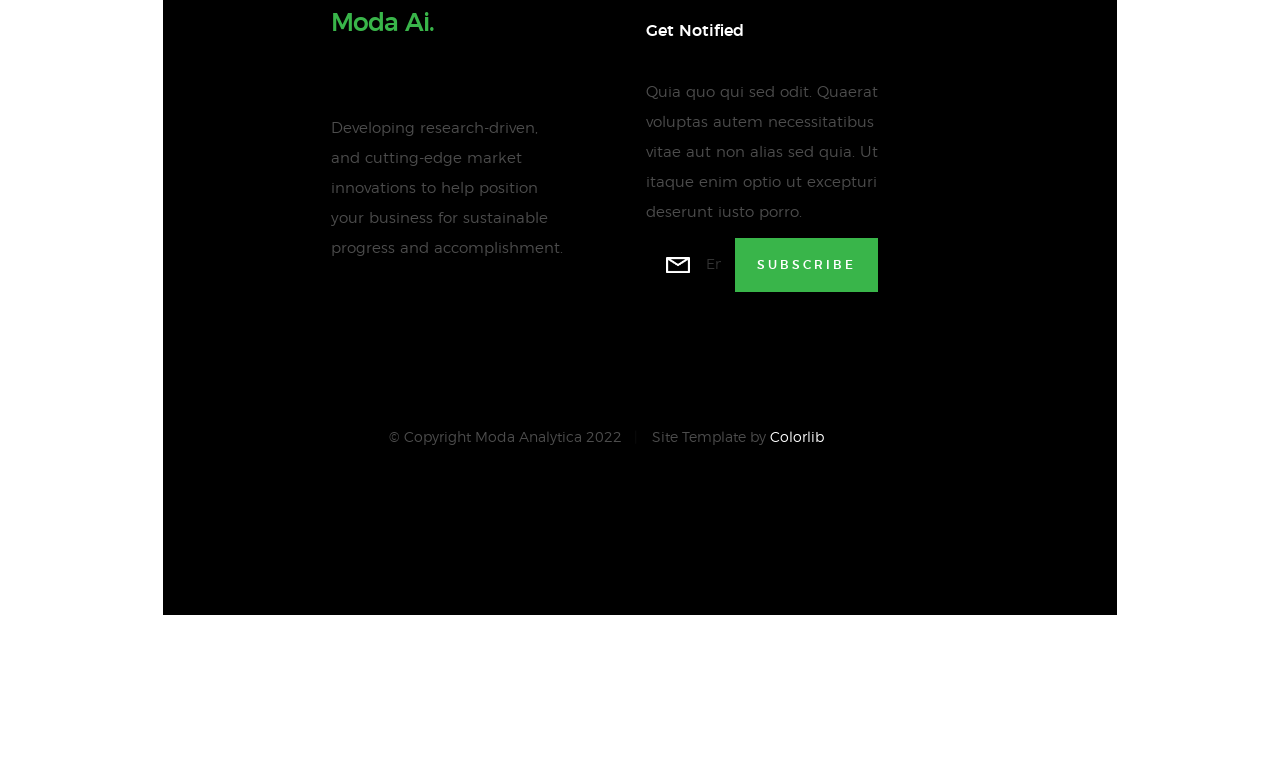
==== commit c6cbb94e: "okay new added" ====
--- a/index.html
+++ b/index.html
@@ -701,117 +701,78 @@
         </div>
       </div>
       <!-- end section-header -->
-
-      <div
-        class="row clients-outer"
-        data-aos="fade-up"
-        data-aos-duration="1500"
-      >
-        <div class="col-full">
-          <div class="clients">
-            <a href="#0" title="" class="clients__slide"
-              ><img src="images/clients/apple.png"
-            /></a>
-            <a href="#0" title="" class="clients__slide"
-              ><img src="images/clients/atom.png"
-            /></a>
-            <a href="#0" title="" class="clients__slide"
-              ><img src="images/clients/blackberry.png"
-            /></a>
-            <a href="#0" title="" class="clients__slide"
-              ><img src="images/clients/dropbox.png"
-            /></a>
-            <a href="#0" title="" class="clients__slide"
-              ><img src="images/clients/envato.png"
-            /></a>
-            <a href="#0" title="" class="clients__slide"
-              ><img src="images/clients/firefox.png"
-            /></a>
-            <a href="#0" title="" class="clients__slide"
-              ><img src="images/clients/joomla.png"
-            /></a>
-            <a href="#0" title="" class="clients__slide"
-              ><img src="images/clients/magento.png"
-            /></a>
-          </div>
-          <!-- end clients -->
-        </div>
-        <!-- end col-full -->
-      </div>
-      <!-- end clients-outer -->
-
-      <div
-        class="row clients-testimonials"
-        data-aos="fade-up"
-        data-aos-duration="1500"
-      >
-        <div class="col-full">
-          <div class="testimonials">
-            <div class="testimonials__slide">
-              <p>
-                Qui ipsam temporibus quisquam vel. Maiores eos cumque distinctio
-                nam accusantium ipsum. Laudantium quia consequatur molestias
-                delectus culpa facere hic dolores aperiam. Accusantium quos qui
-                praesentium corpori. Excepturi nam cupiditate culpa doloremque
-                deleniti repellat.
-              </p>
-
-              <img
-                src="images/avatars/user-01.jpg"
-                alt="Author image"
-                class="testimonials__avatar"
-              />
+      <section id="clients" class="s-clients">
+        <div
+          class="row section-header"
+          data-aos="fade-up"
+          data-aos-duration="1500"
+        >
+          <div class="col-full">
+            <h3 class="subhead">Our Clients</h3>
+            <h1 class="display-2">
+              Moda Analytica is honored to partner up with these clients
+            </h1>
+          </div>
+        </div>
+        <!-- end section-header -->
+  
+        <div
+          class="row clients-outer"
+          data-aos="fade-up"
+          data-aos-duration="1500"
+        >
+          <div class="col-full">
+            <div class="clients">
+              <a href="#0" title="" class="clients__slide"
+                ><img src="images/clients/thankyou.png"
+              /></a>
+             
+              <a href="#0" title="" class="clients__slide"
+                ><img src="images/clients/thankyou.png"
+              /></a>
+              <a href="#0" title="" class="clients__slide"
+                ><img src="images/clients/thankyou.png"
+              /></a>
+             
+            </div>
+            <!-- end clients -->
+          </div>
+          <!-- end col-full -->
+        </div>
+        <!-- end clients-outer -->
+  
+        <div
+          class="row clients-testimonials"
+          data-aos="fade-up"
+          data-aos-duration="1500"
+        >
+          <div class="col-full">
+            <div class="testimonials">
+              <div class="testimonials__slide">
+                <p>
+                  Fantastic company to work with. They perfectly understood our
+                  need and provided tailor made solutions for us.
+                  Exactly what we needed!
+                </p>
+  
+                <img
+                  src="images/avatars/user-06.png"
+                  alt="Author image"
+                  class="testimonials__avatar"
+                />
               <div class="testimonials__info">
-                <span class="testimonials__name">Tim Cook</span>
-                <span class="testimonials__pos">CEO, Apple</span>
-              </div>
-            </div>
-
-            <div class="testimonials__slide">
-              <p>
-                Excepturi nam cupiditate culpa doloremque deleniti repellat.
-                Veniam quos repellat voluptas animi adipisci. Nisi eaque
-                consequatur. Quasi voluptas eius distinctio. Atque eos maxime.
-                Qui ipsam temporibus quisquam vel.
-              </p>
-
-              <img
-                src="images/avatars/user-05.jpg"
-                alt="Author image"
-                class="testimonials__avatar"
-              />
-              <div class="testimonials__info">
-                <span class="testimonials__name">Sundar Pichai</span>
-                <span class="testimonials__pos">CEO, Google</span>
-              </div>
-            </div>
-
-            <div class="testimonials__slide">
-              <p>
-                Repellat dignissimos libero. Qui sed at corrupti expedita
-                voluptas odit. Nihil ea quia nesciunt. Ducimus aut sed ipsam.
-                Autem eaque officia cum exercitationem sunt voluptatum
-                accusamus. Quasi voluptas eius distinctio.
-              </p>
-
-              <img
-                src="images/avatars/user-02.jpg"
-                alt="Author image"
-                class="testimonials__avatar"
-              />
-              <div class="testimonials__info">
-                <span class="testimonials__name">Satya Nadella</span>
-                <span class="testimonials__pos">CEO, Microsoft</span>
-              </div>
-            </div>
-          </div>
-          <!-- end testimonials -->
-        </div>
-        <!-- end col-full -->
-      </div>
-      <!-- end client-testimonials -->
-    </section>
-    <!-- end s-clients -->
+                  <span class="testimonials__name">Kunle Moshood</span>
+                  <span class="testimonials__pos">CEO, Maakayo Tech</span>
+                </div>
+              </div>
+  
+            
+            <!-- end testimonials -->
+          </div>
+          <!-- end col-full -->
+        </div>
+        <!-- end client-testimonials -->
+      </section>
 
     <!--blog section start-->
     <section id="blog" class="s-guarantee">
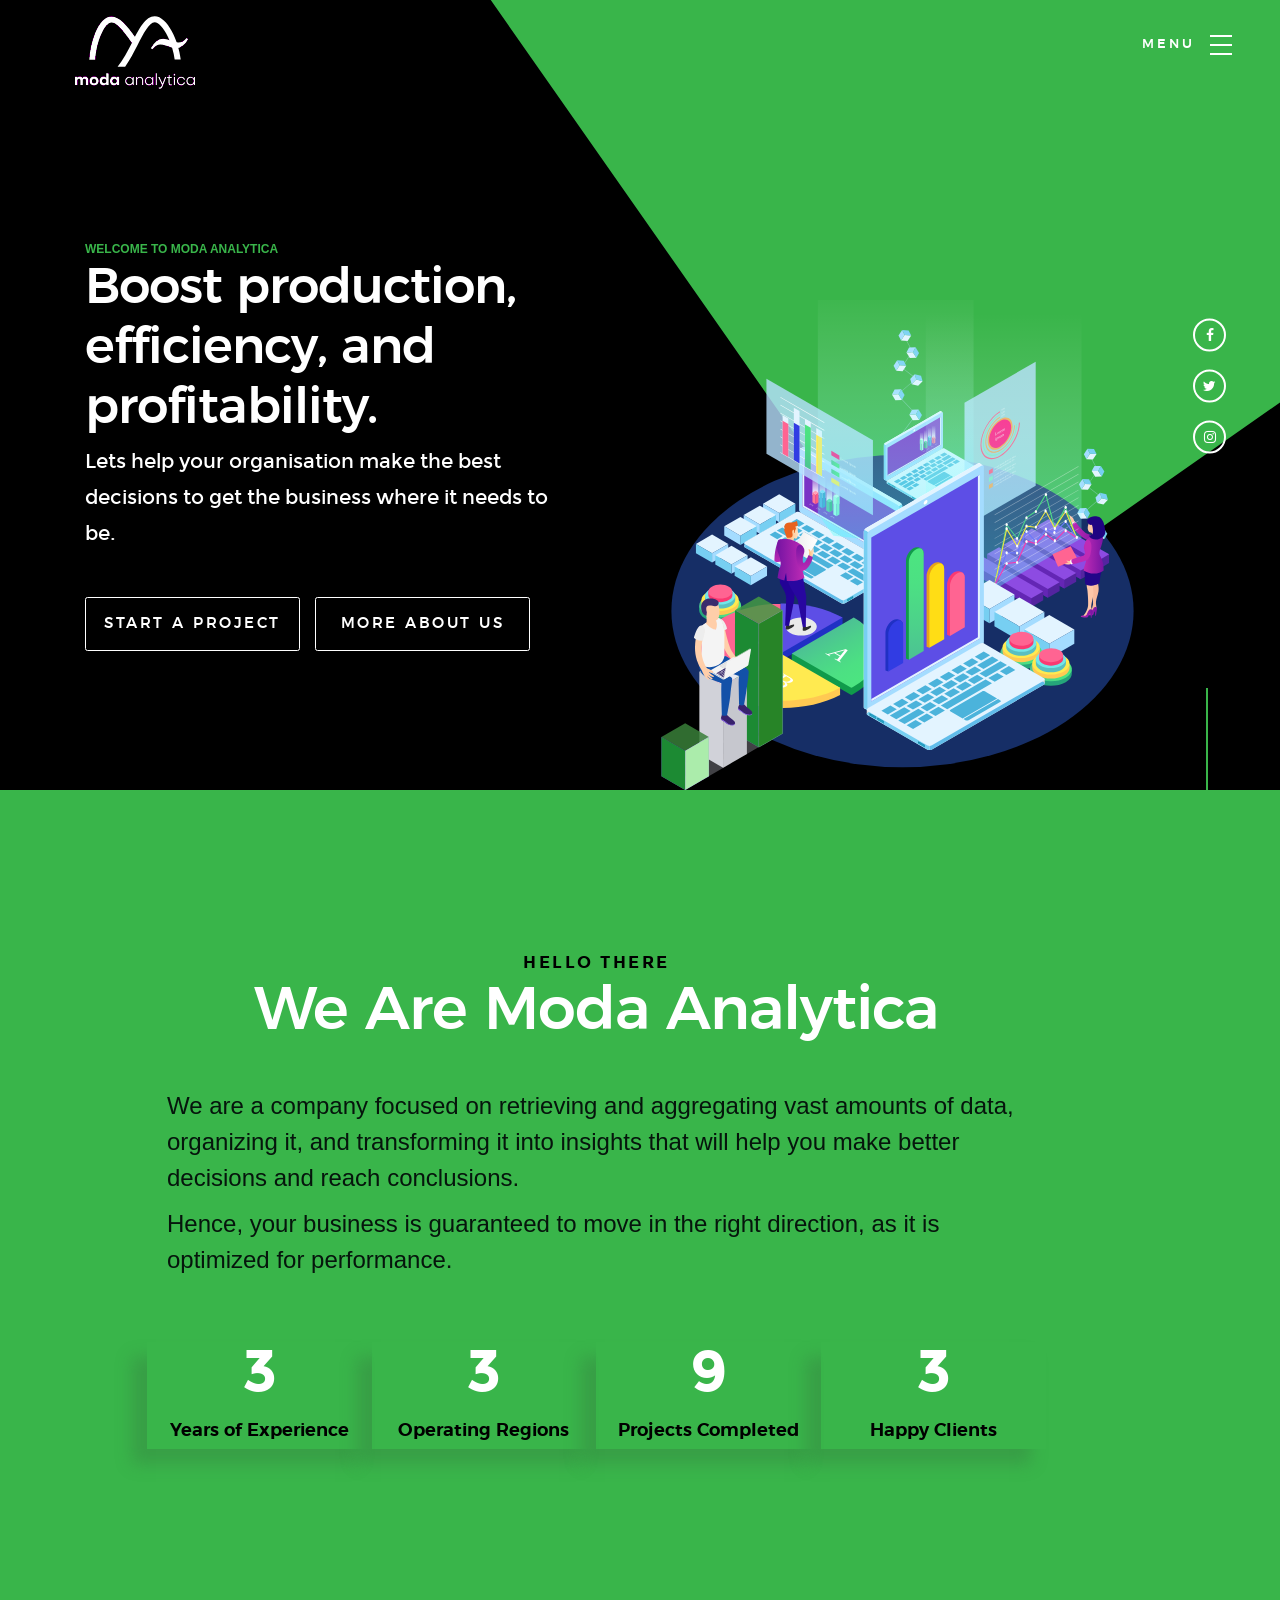
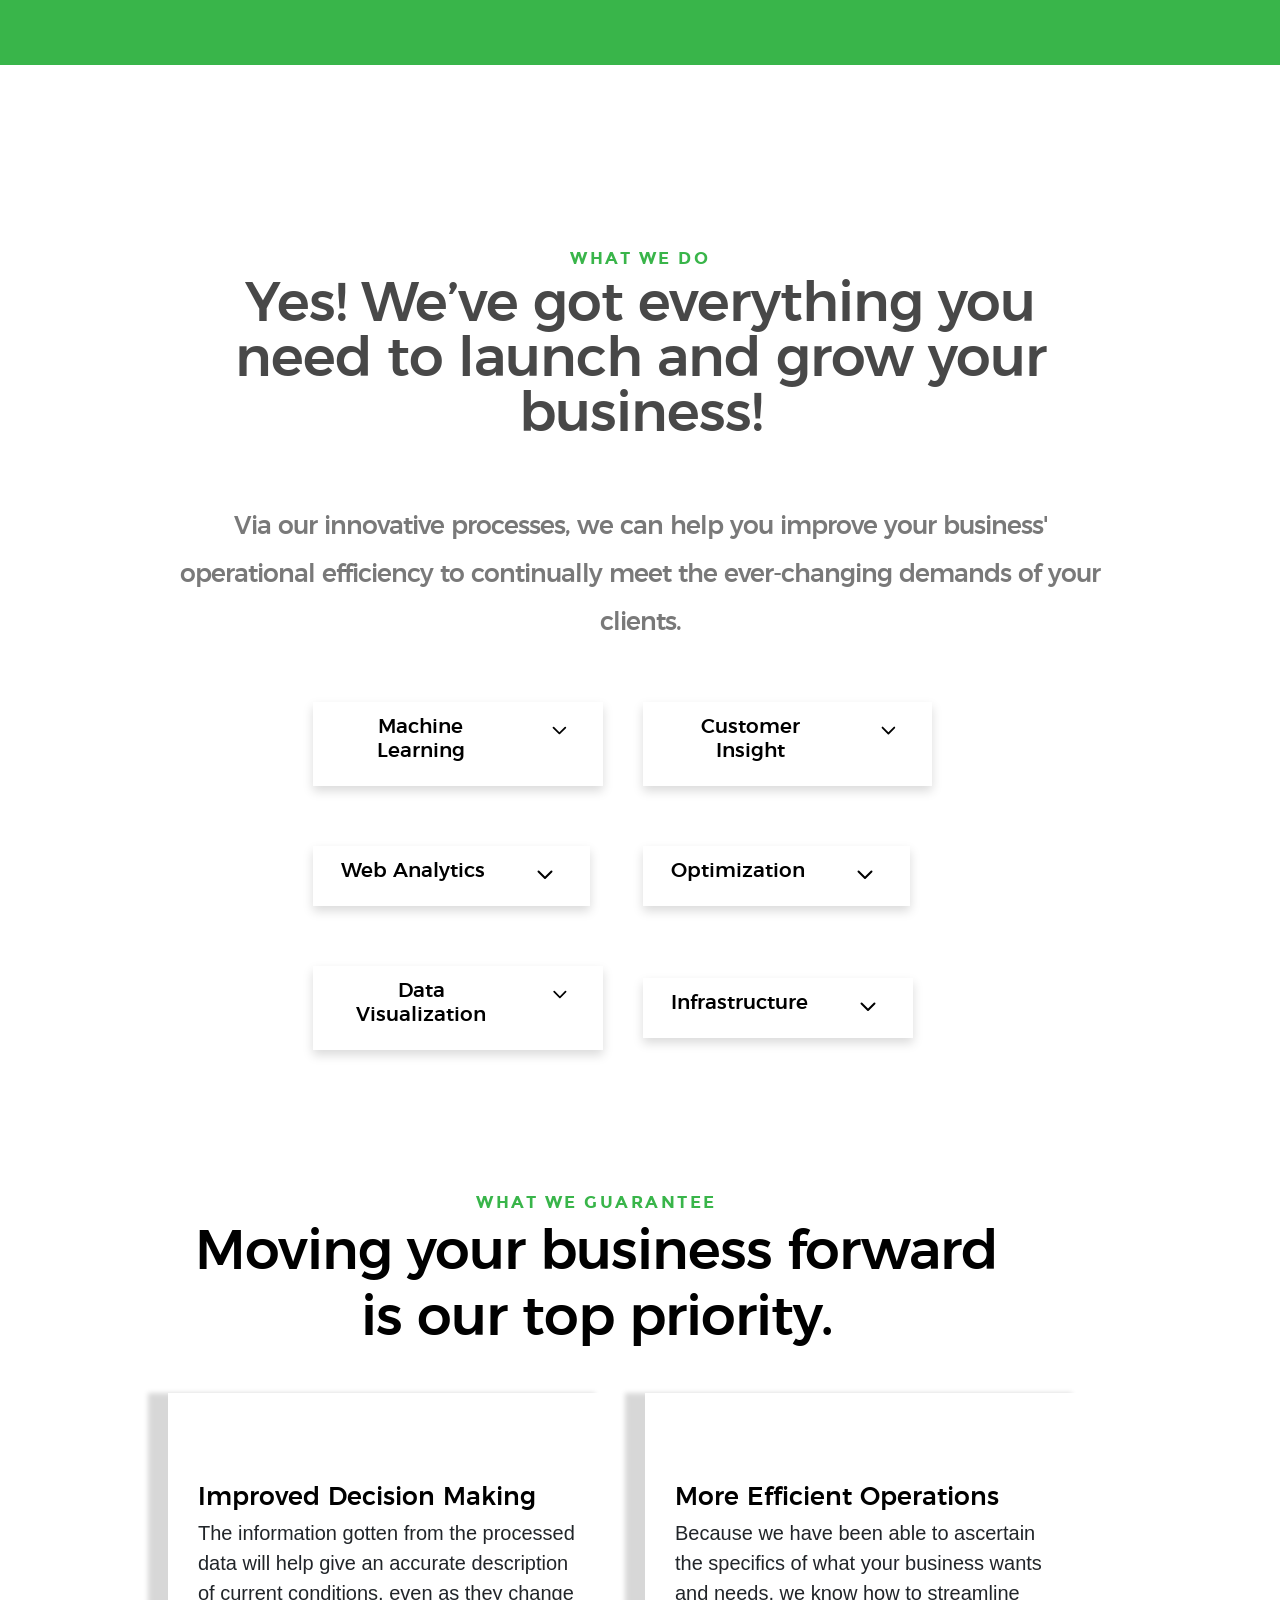
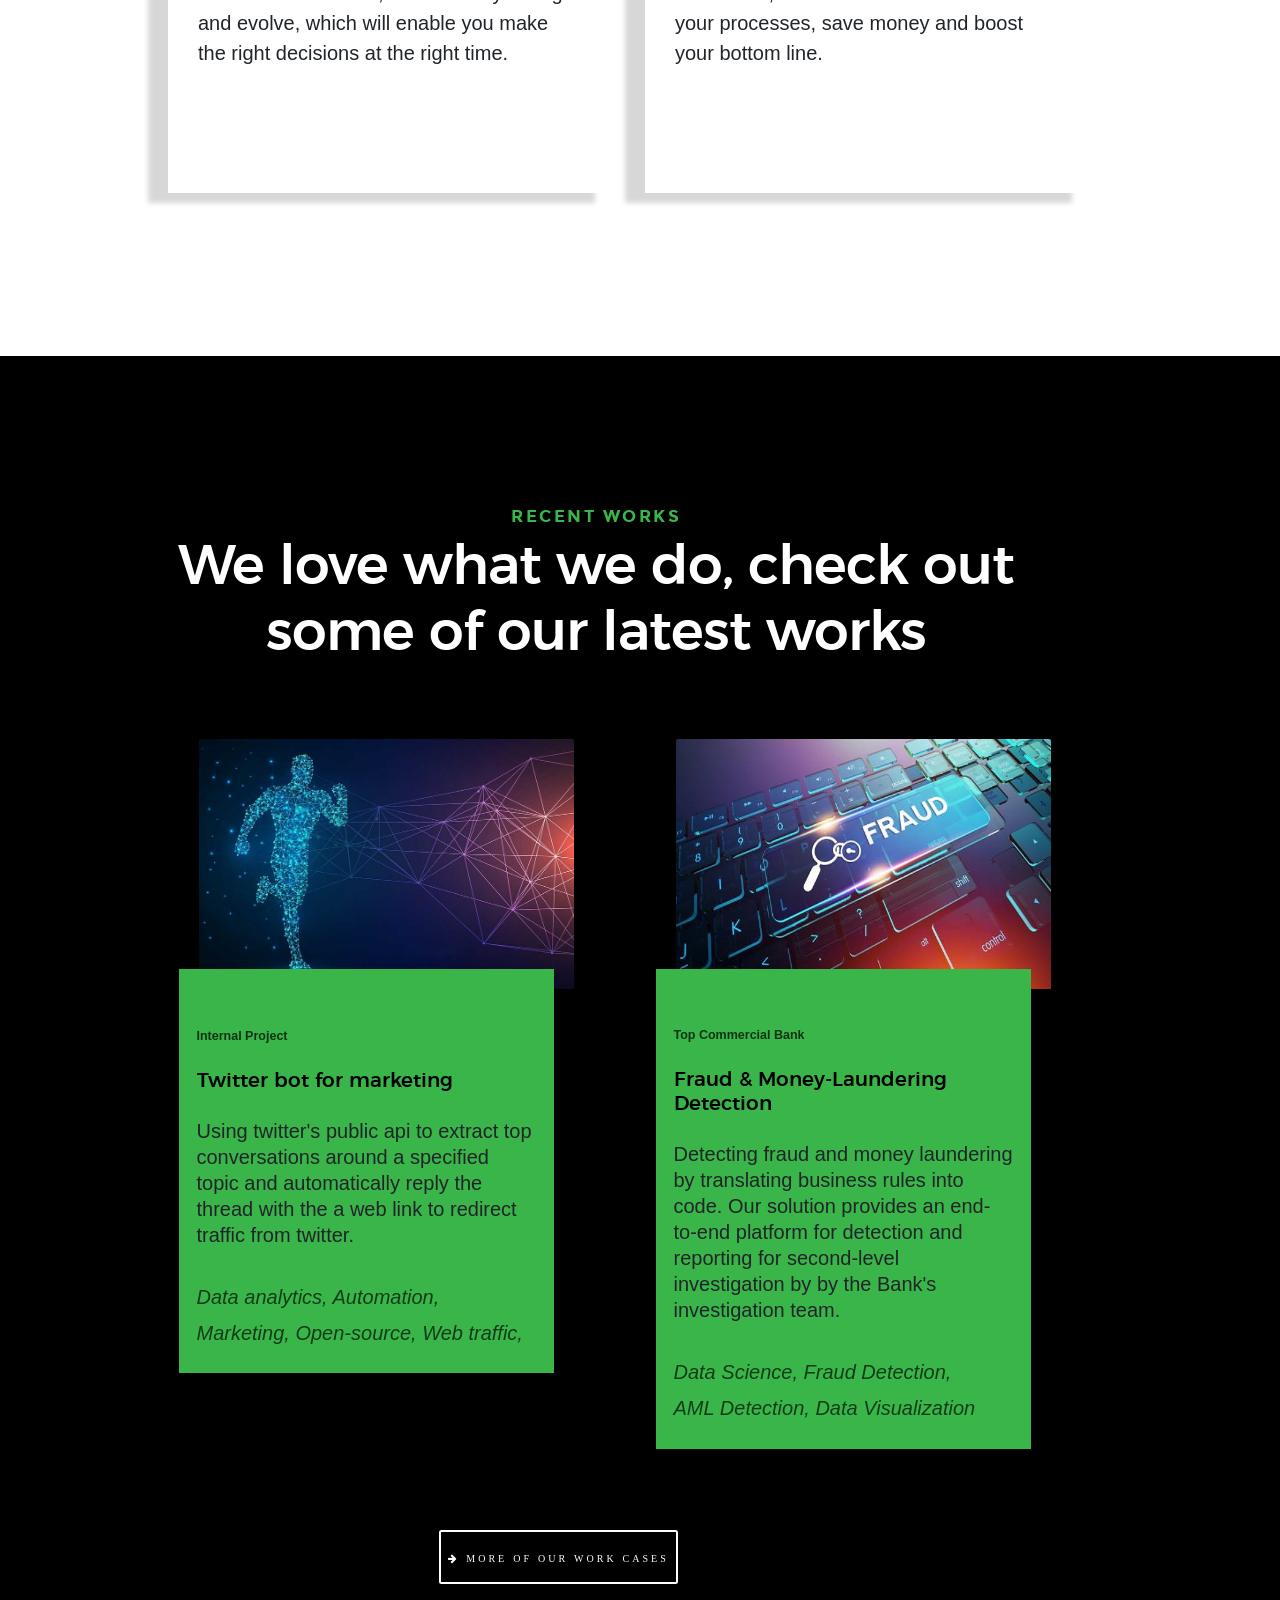
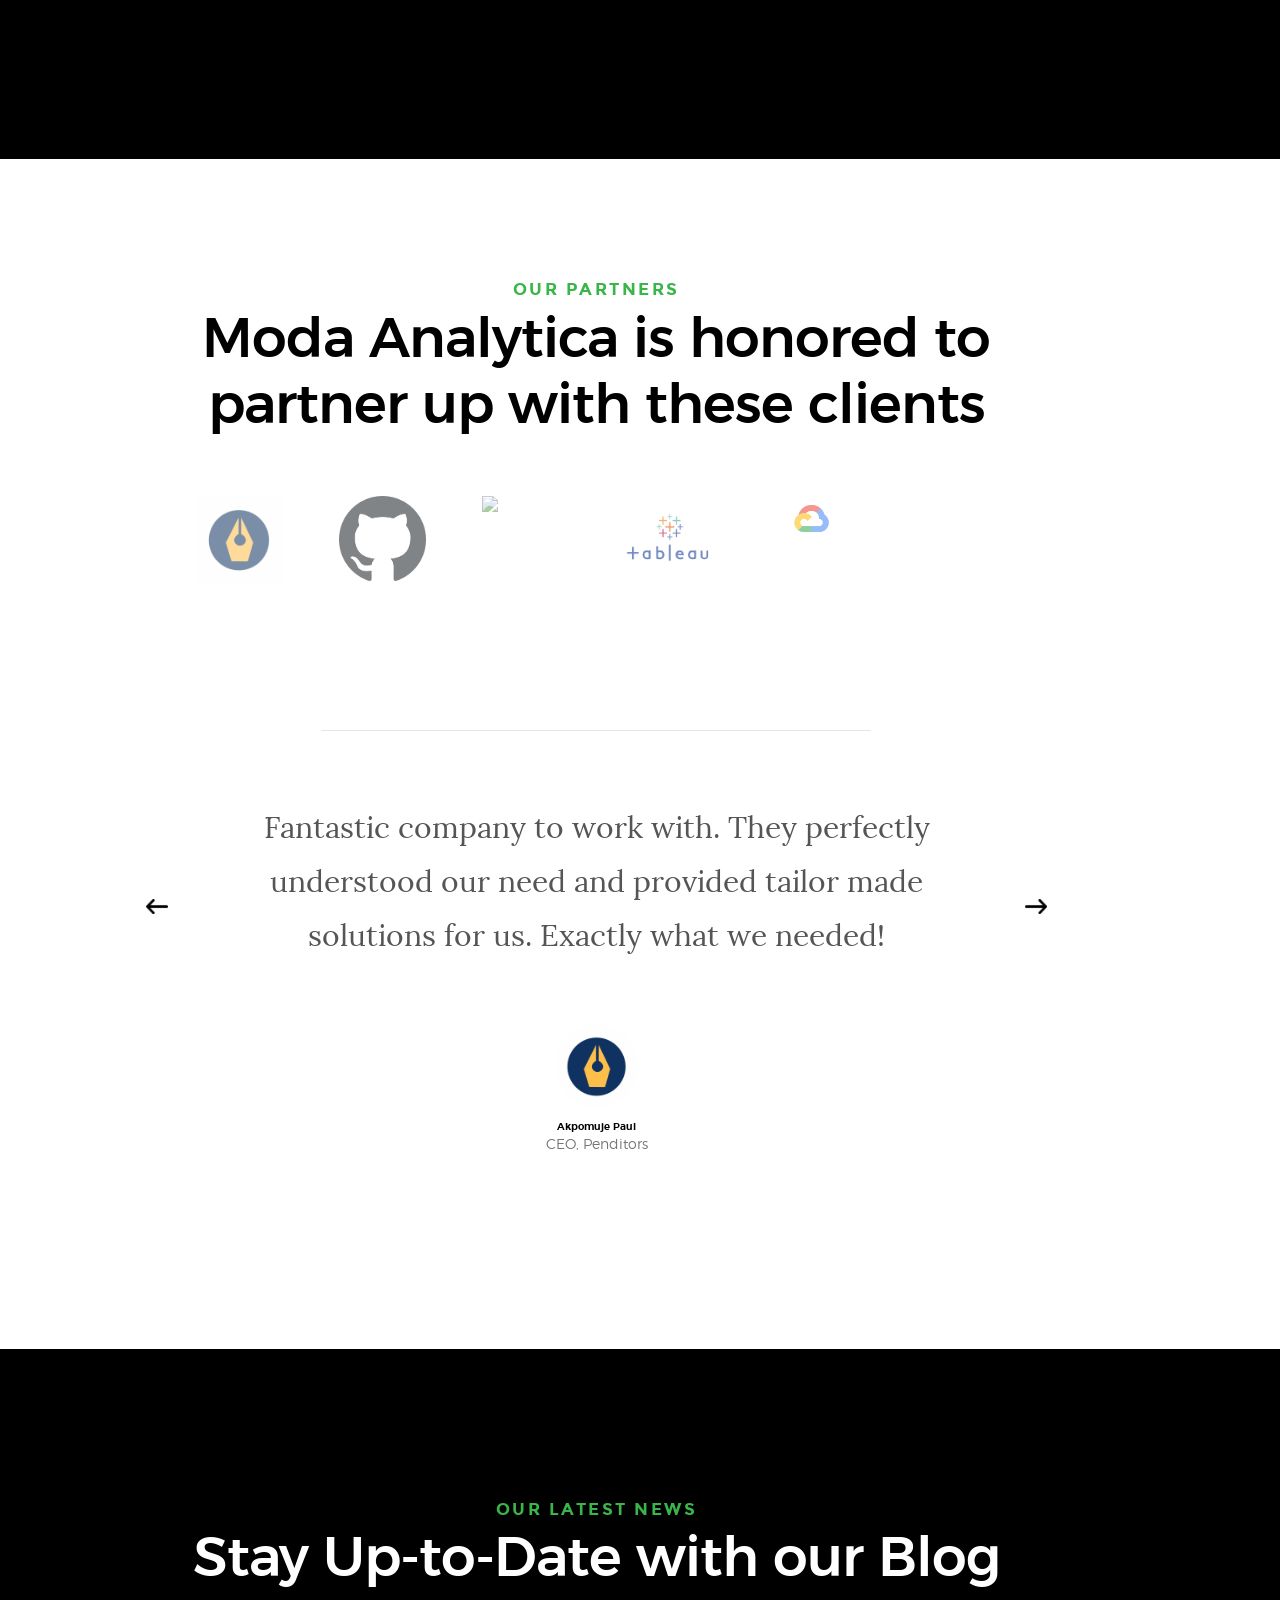
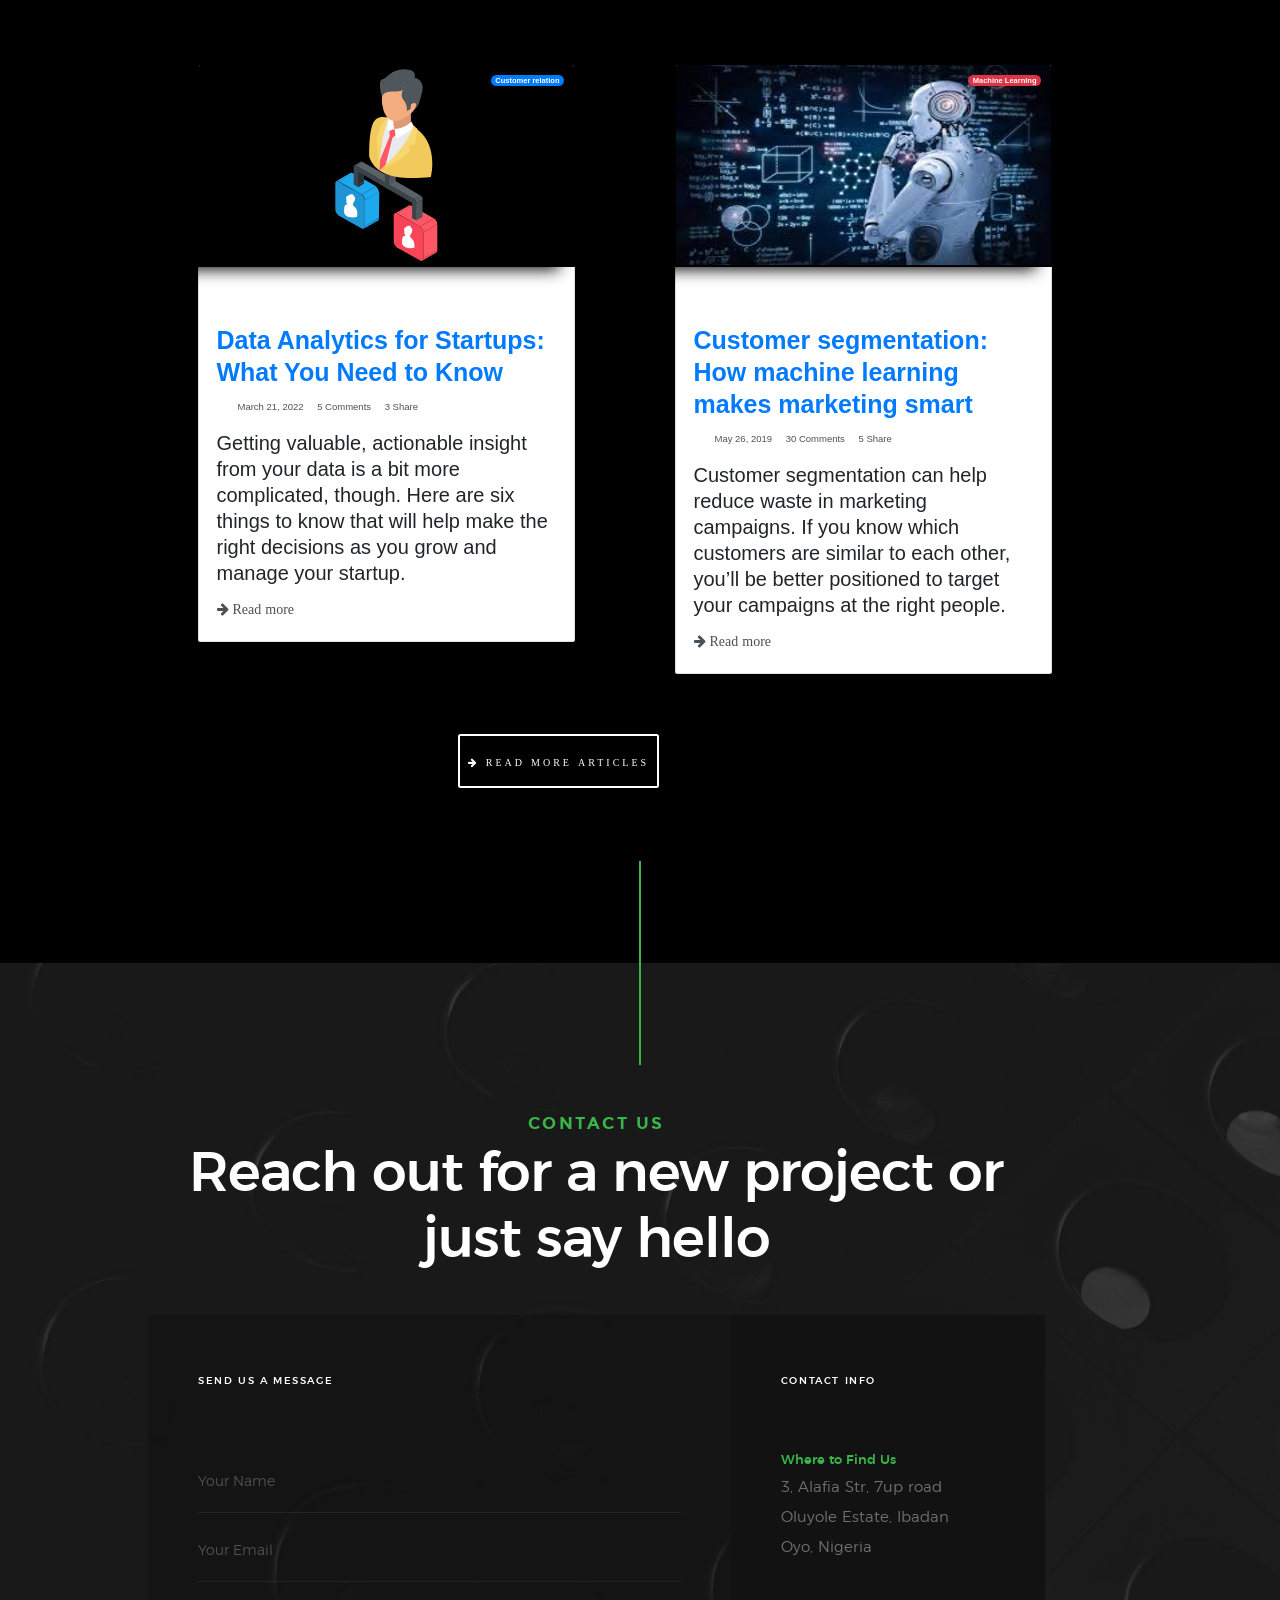
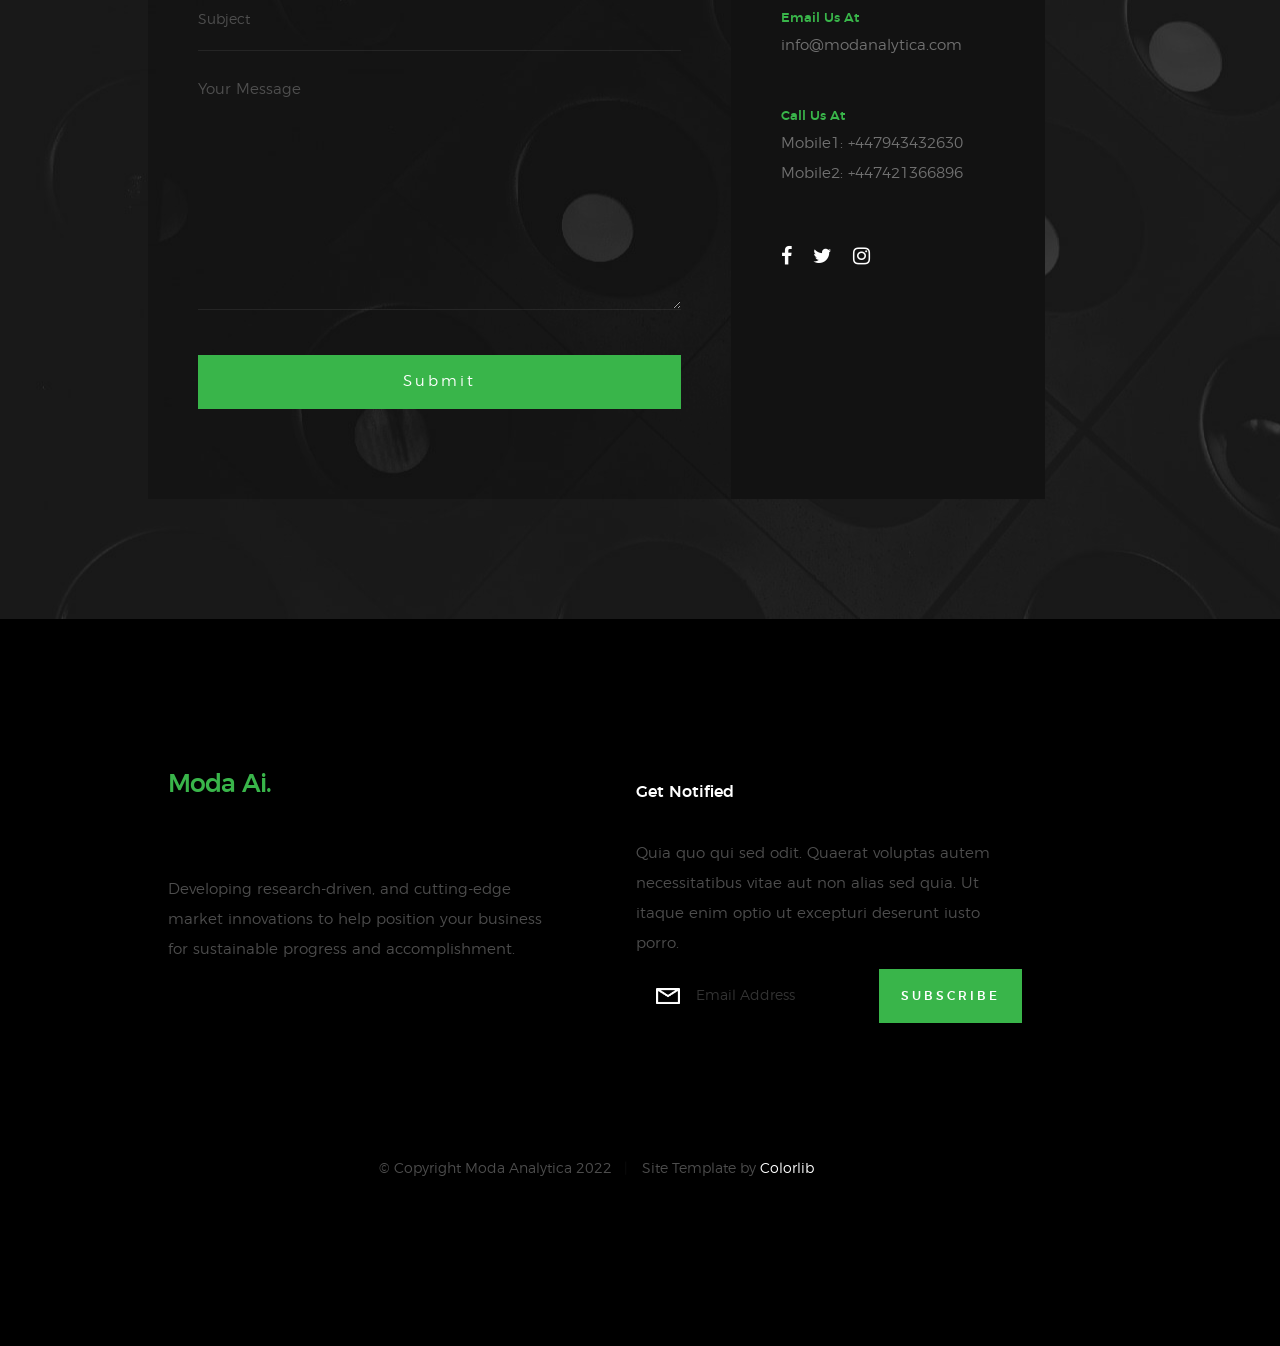
==== commit ad27df00: "updates" ====
--- a/index.html
+++ b/index.html
@@ -687,19 +687,7 @@
 
     <!-- clients
     ================================================== -->
-    <section id="clients" class="s-clients">
-      <div
-        class="row section-header"
-        data-aos="fade-up"
-        data-aos-duration="1500"
-      >
-        <div class="col-full">
-          <h3 class="subhead">Our Clients</h3>
-          <h1 class="display-2">
-            Moda Analytica is honored to partner up with these clients
-          </h1>
-        </div>
-      </div>
+ 
       <!-- end section-header -->
       <section id="clients" class="s-clients">
         <div
@@ -708,7 +696,7 @@
           data-aos-duration="1500"
         >
           <div class="col-full">
-            <h3 class="subhead">Our Clients</h3>
+            <h3 class="subhead">Our Partners</h3>
             <h1 class="display-2">
               Moda Analytica is honored to partner up with these clients
             </h1>
@@ -724,16 +712,21 @@
           <div class="col-full">
             <div class="clients">
               <a href="#0" title="" class="clients__slide"
-                ><img src="images/clients/thankyou.png"
+                ><img src="img/penditors.jpeg"
+              /></a>
+              <a href="#0" title="" class="clients__slide"
+              ><img src="img/git.png"
+            /></a> 
+              <a href="#0" title="" class="clients__slide"
+                ><img src="http://learn.saidatech.com/images/assets/logo-sd.svg"
               /></a>
              
               <a href="#0" title="" class="clients__slide"
-                ><img src="images/clients/thankyou.png"
-              /></a>
+                ><img src="img/table.png"
+              /></a> 
               <a href="#0" title="" class="clients__slide"
-                ><img src="images/clients/thankyou.png"
-              /></a>
-             
+              ><img src="img/gcp.png"
+            /></a> 
             </div>
             <!-- end clients -->
           </div>
@@ -756,19 +749,38 @@
                 </p>
   
                 <img
-                  src="images/avatars/user-06.png"
+                  src="img/penditors.jpeg"
                   alt="Author image"
                   class="testimonials__avatar"
                 />
               <div class="testimonials__info">
-                  <span class="testimonials__name">Kunle Moshood</span>
-                  <span class="testimonials__pos">CEO, Maakayo Tech</span>
+                  <span class="testimonials__name">Akpomuje Paul</span>
+                  <span class="testimonials__pos">CEO, Penditors</span>
                 </div>
               </div>
+              
+              <div class="testimonials__slide">
+                <p>
+                  Fantastic company to work with. They perfectly understood our
+                  need and provided tailor made solutions for us.
+                  Exactly what we needed!
+                </p>
   
+                <img
+                src="http://learn.saidatech.com/images/assets/logo-sd.svg"
+                  alt="Author image"
+                  class="testimonials__avatar"
+                />
+              <div class="testimonials__info">
+                  <span class="testimonials__name">Gabriel O</span>
+                  <span class="testimonials__pos">CEO, Saidatech</span>
+                </div>
+              </div>
+              
             
             <!-- end testimonials -->
           </div>
+          
           <!-- end col-full -->
         </div>
         <!-- end client-testimonials -->
@@ -810,11 +822,11 @@
               />
               <div class="card-body">
                 <h3 class="h5 mb-2 card-title">
-                  <a href="#">Appropriately productize fully</a>
+                  <a href="#">Data Analytics for Startups: What You Need to Know</a>
                 </h3>
                 <div class="post-meta mb-2">
                   <ul class="list-inline meta-list">
-                    <li class="list-inline-item">Jan 21, 2019</li>
+                    <li class="list-inline-item">March 21, 2022</li>
                     <li class="list-inline-item"><span>5</span> Comments</li>
                     <li class="list-inline-item"><span>3</span> Share</li>
                   </ul>
@@ -824,9 +836,11 @@
                   data-aos="fade-up"
                   data-aos-duration="1500"
                 >
-                  Lorem ipsum dolor sit amet, consectetur adipiscing elit, sed
-                  do eiusmod tempor incididunt ut labore et dolore magna aliqua.
-                  Ut enim ad minim veniam,
+                Getting valuable, actionable insight 
+                from your data is a bit more complicated, 
+                though. Here are six things to know that will 
+                help make the right decisions as you grow and 
+                manage your startup.
                 </p>
                 <a href="#" class="detail-link"
                   ><i class="fa fa-arrow-right"> Read more</i>
@@ -848,7 +862,7 @@
                 >Machine Learning</span
               >
               <img
-                src="img/administrator.svg"
+                src="img/smple.jpeg"
                 class="card-img-top position-relative"
                 alt="blog"
                 id="blogimg"
@@ -857,7 +871,7 @@
               />
               <div class="card-body">
                 <h3 class="h5 mb-2 card-title">
-                  <a href="#">Quickly formulate the backend</a>
+                  <a href="#">Customer segmentation: How machine learning makes marketing smart</a>
                 </h3>
                 <div class="post-meta mb-3">
                   <ul class="list-inline meta-list">
@@ -871,9 +885,10 @@
                   data-aos="fade-up"
                   data-aos-duration="1500"
                 >
-                  Lorem ipsum dolor sit amet, consectetur adipiscing elit, sed
-                  do eiusmod tempor incididunt ut labore et dolore magna aliqua.
-                  Ut enim ad minim veniam,
+                Customer segmentation can help reduce waste in marketing campaigns. 
+                If you know which customers are similar to each other, 
+                you’ll be better positioned to target your campaigns 
+                at the right people.
                 </p>
                 <a href="#" class="detail-link"
                   ><i class="fa fa-arrow-right"> Read more</i>
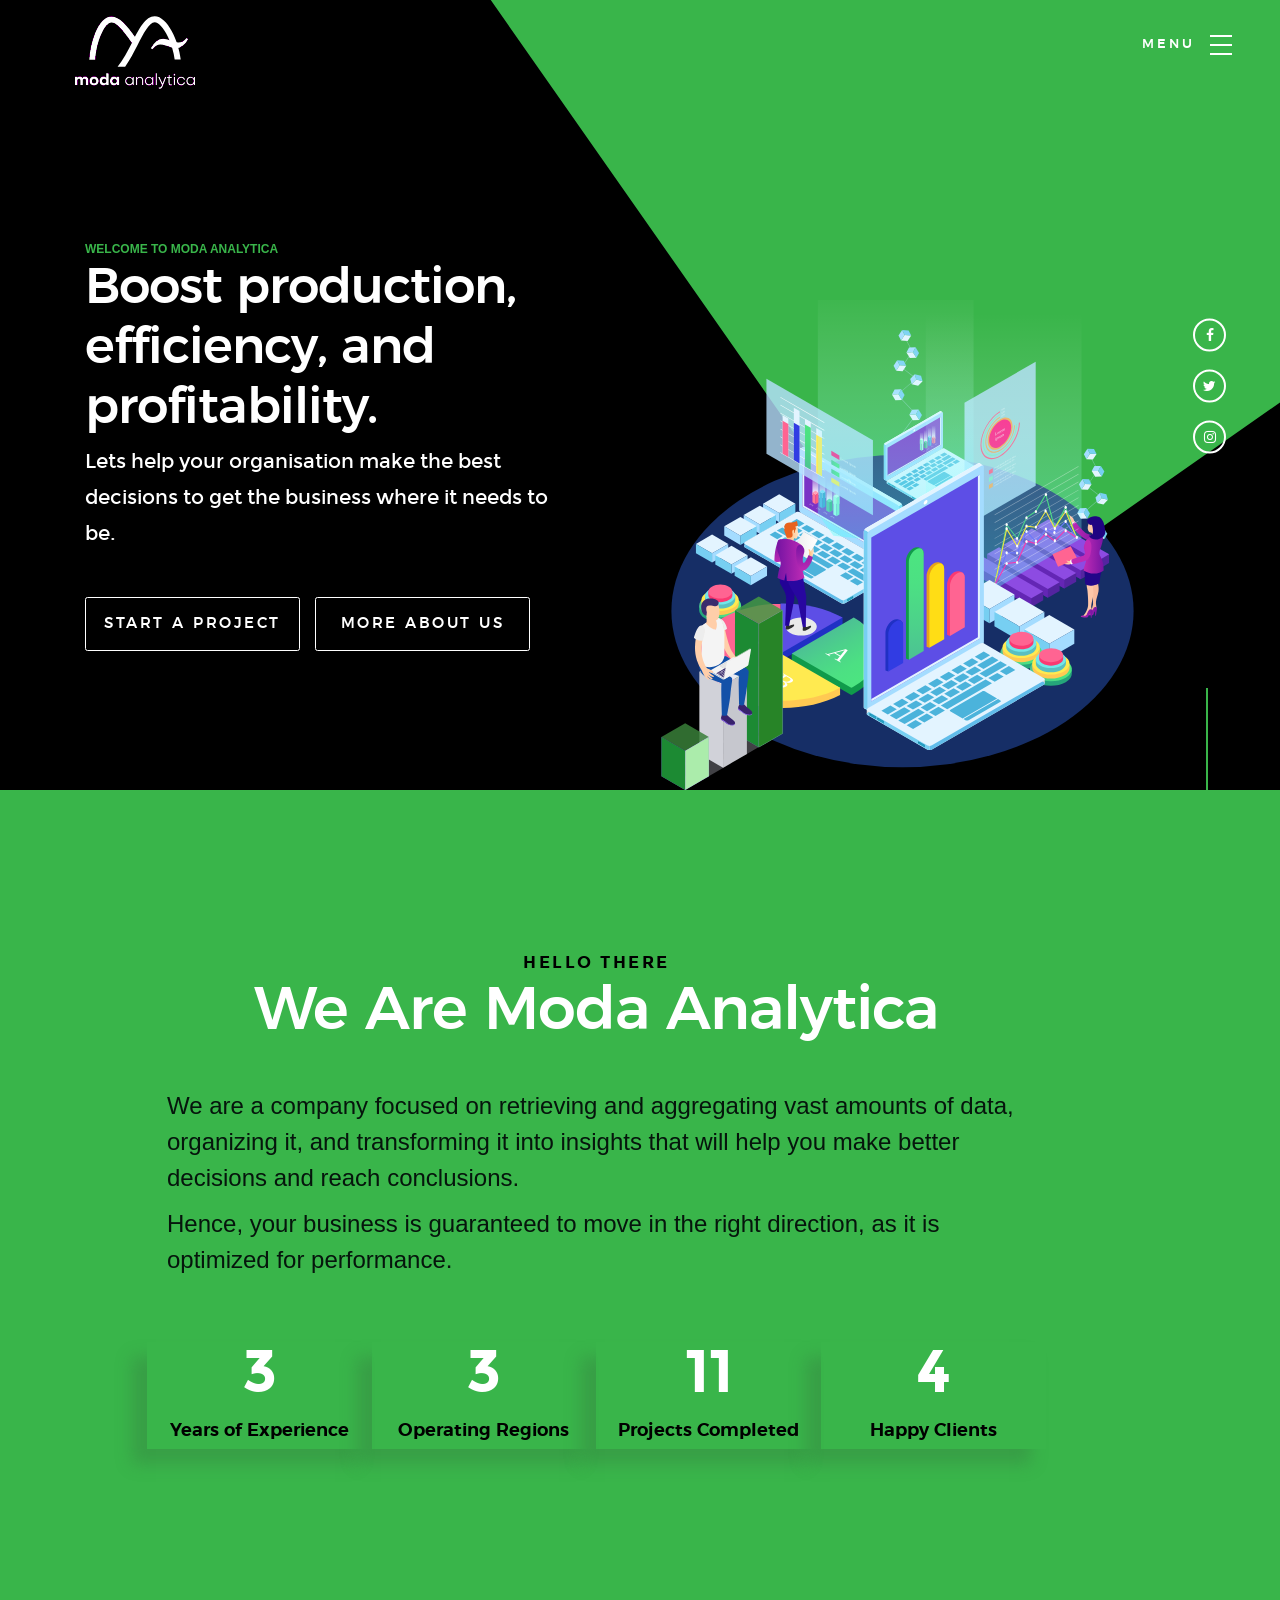
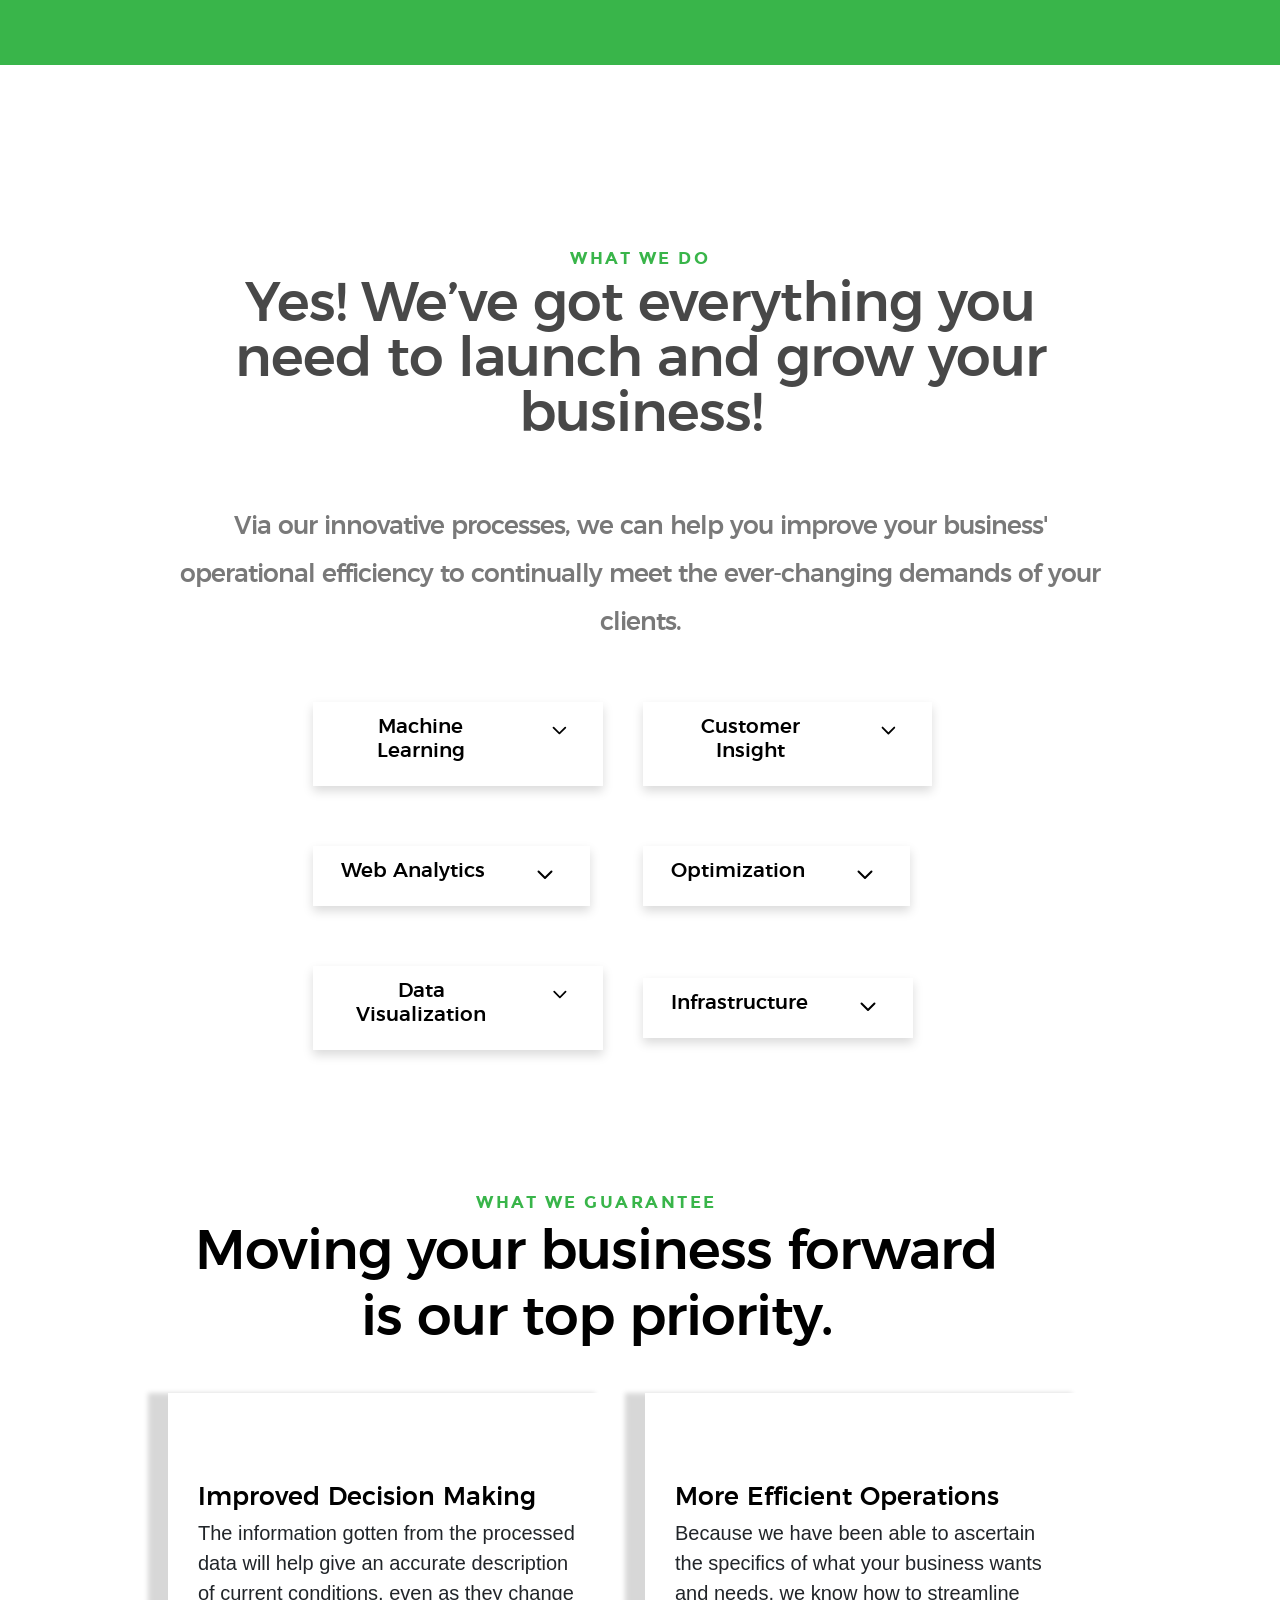
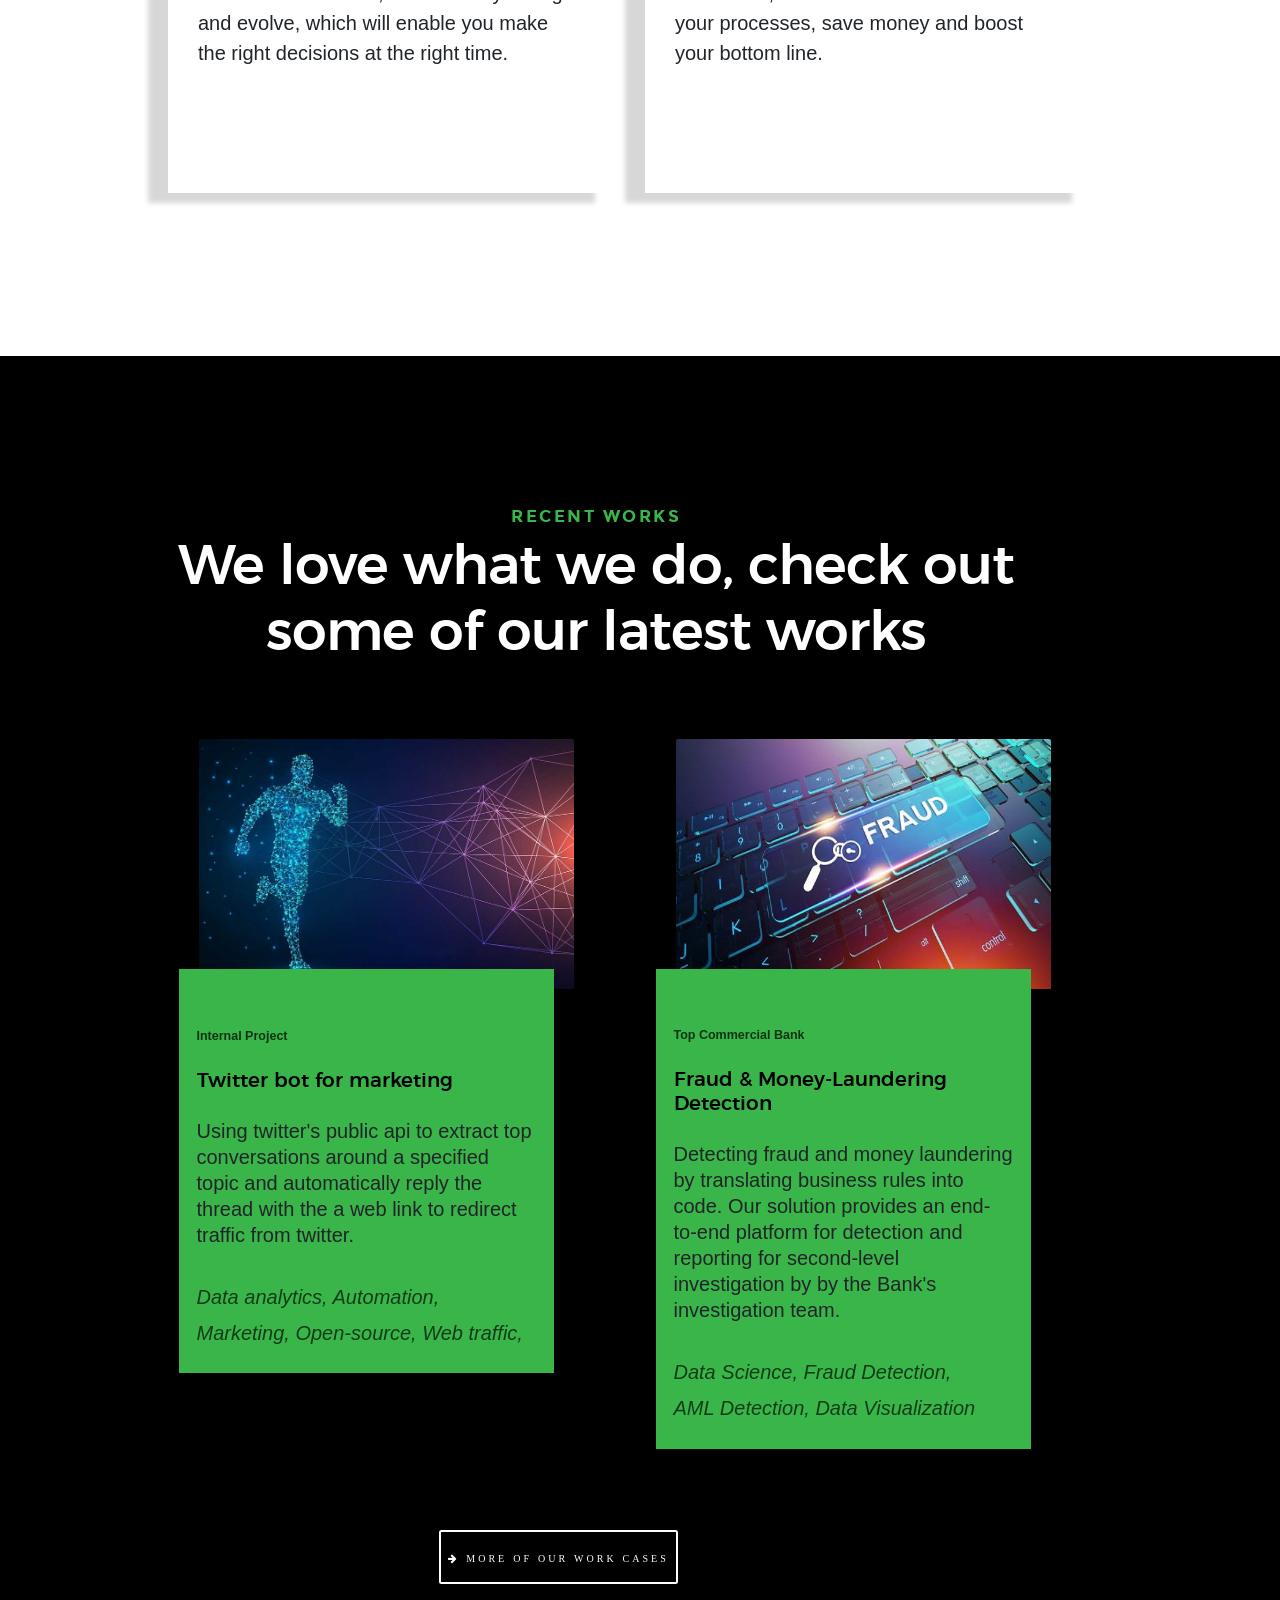
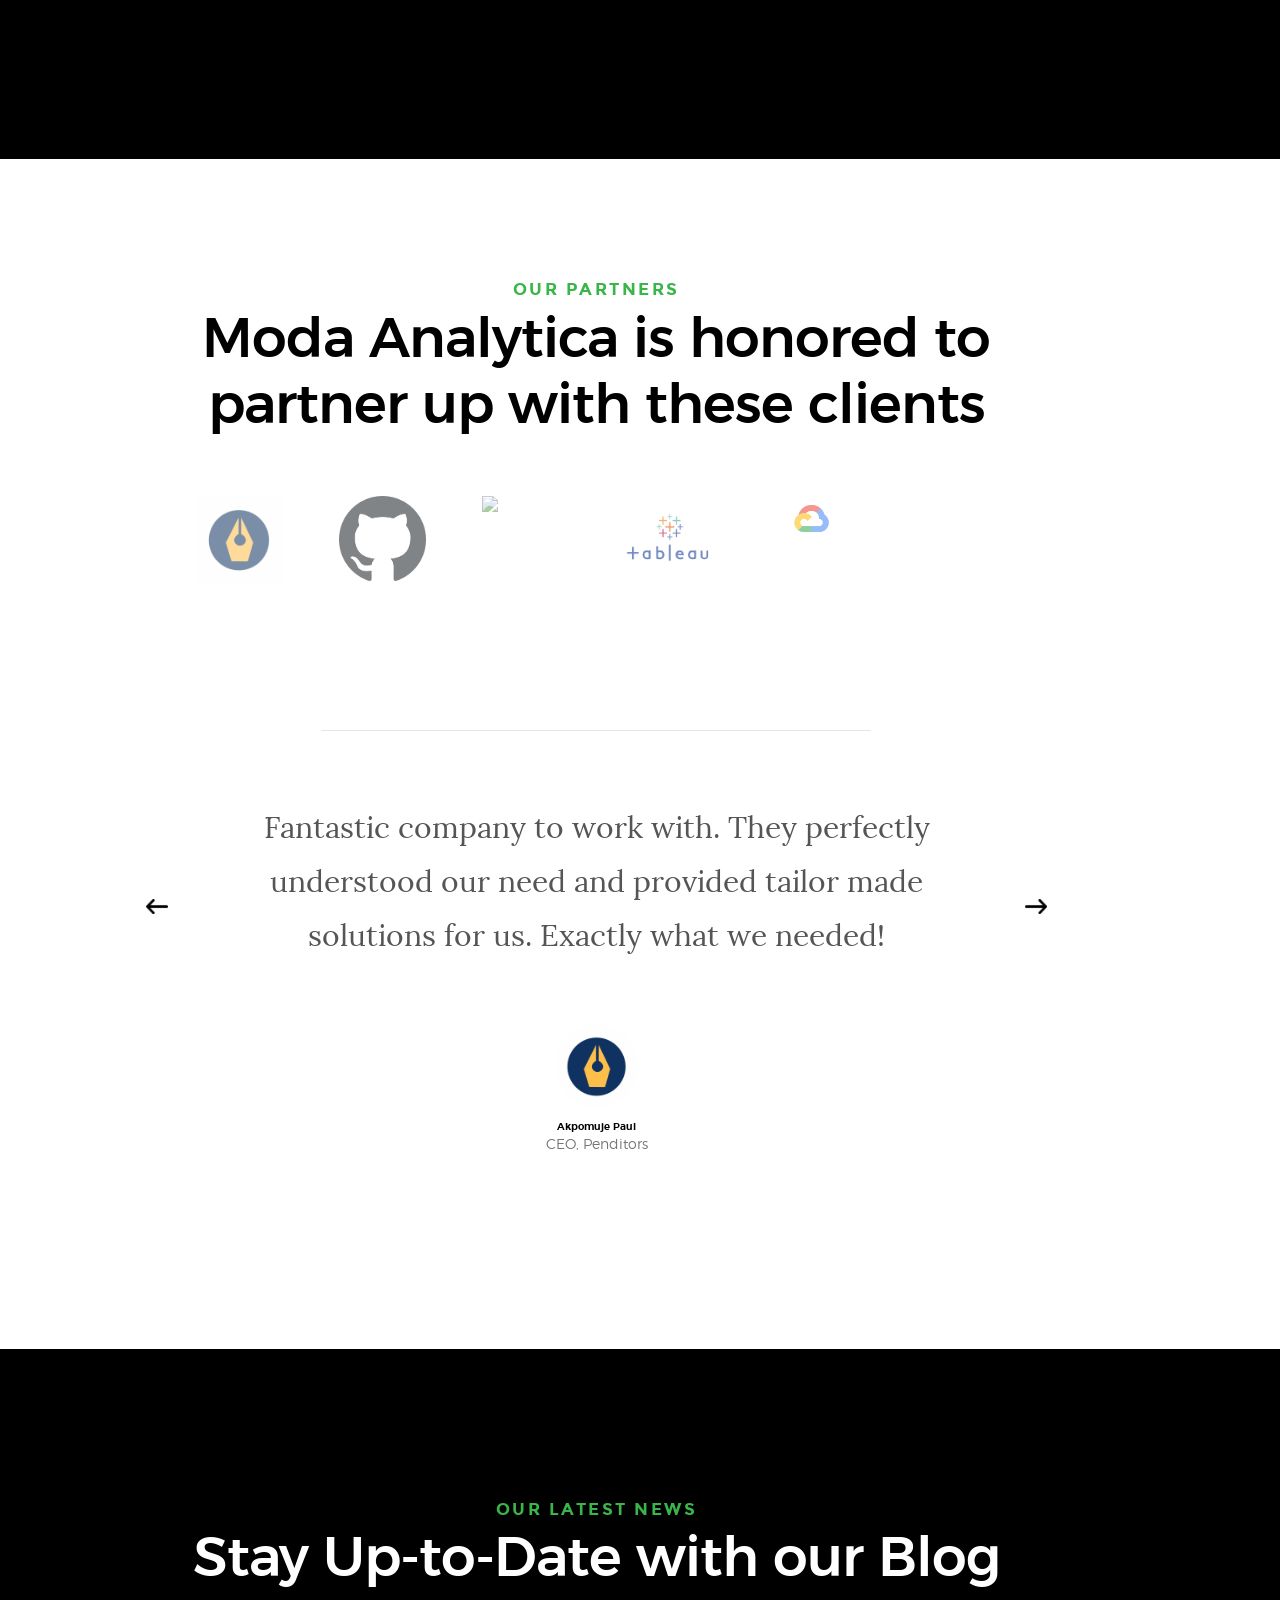
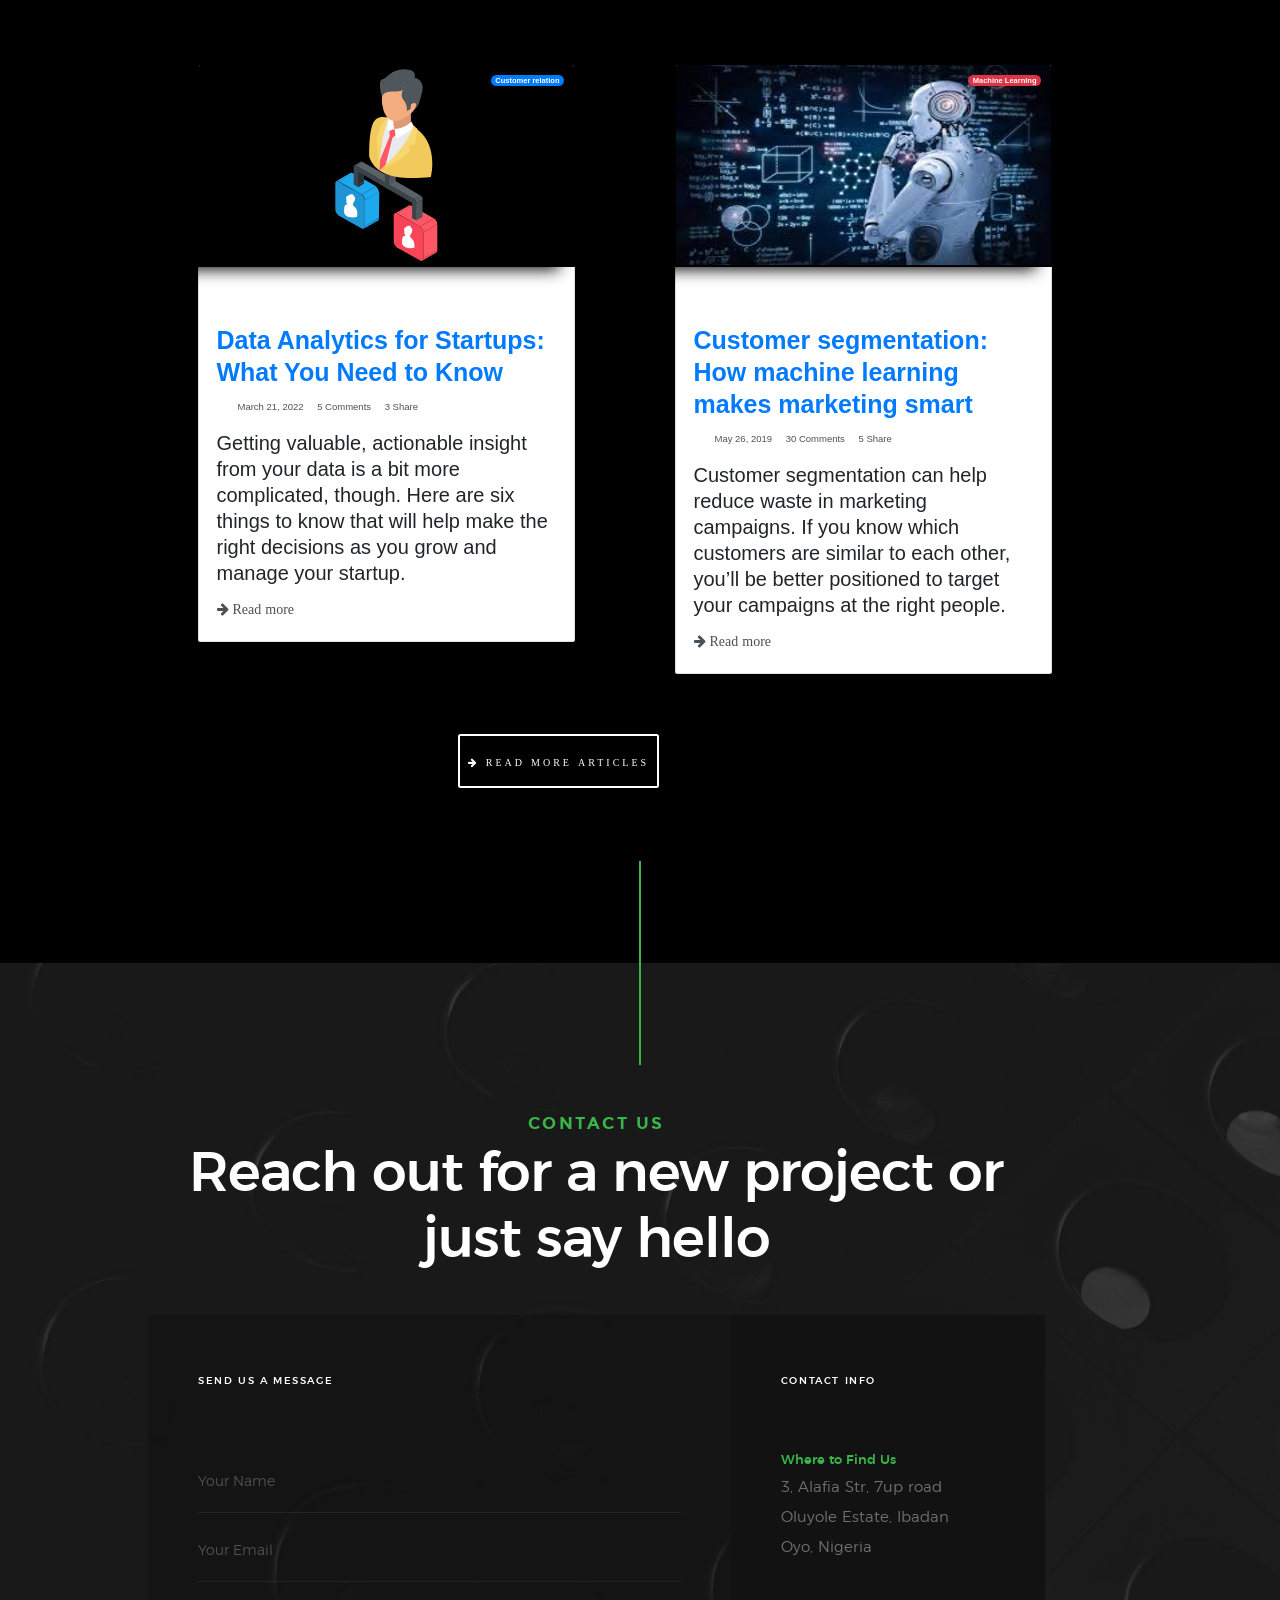
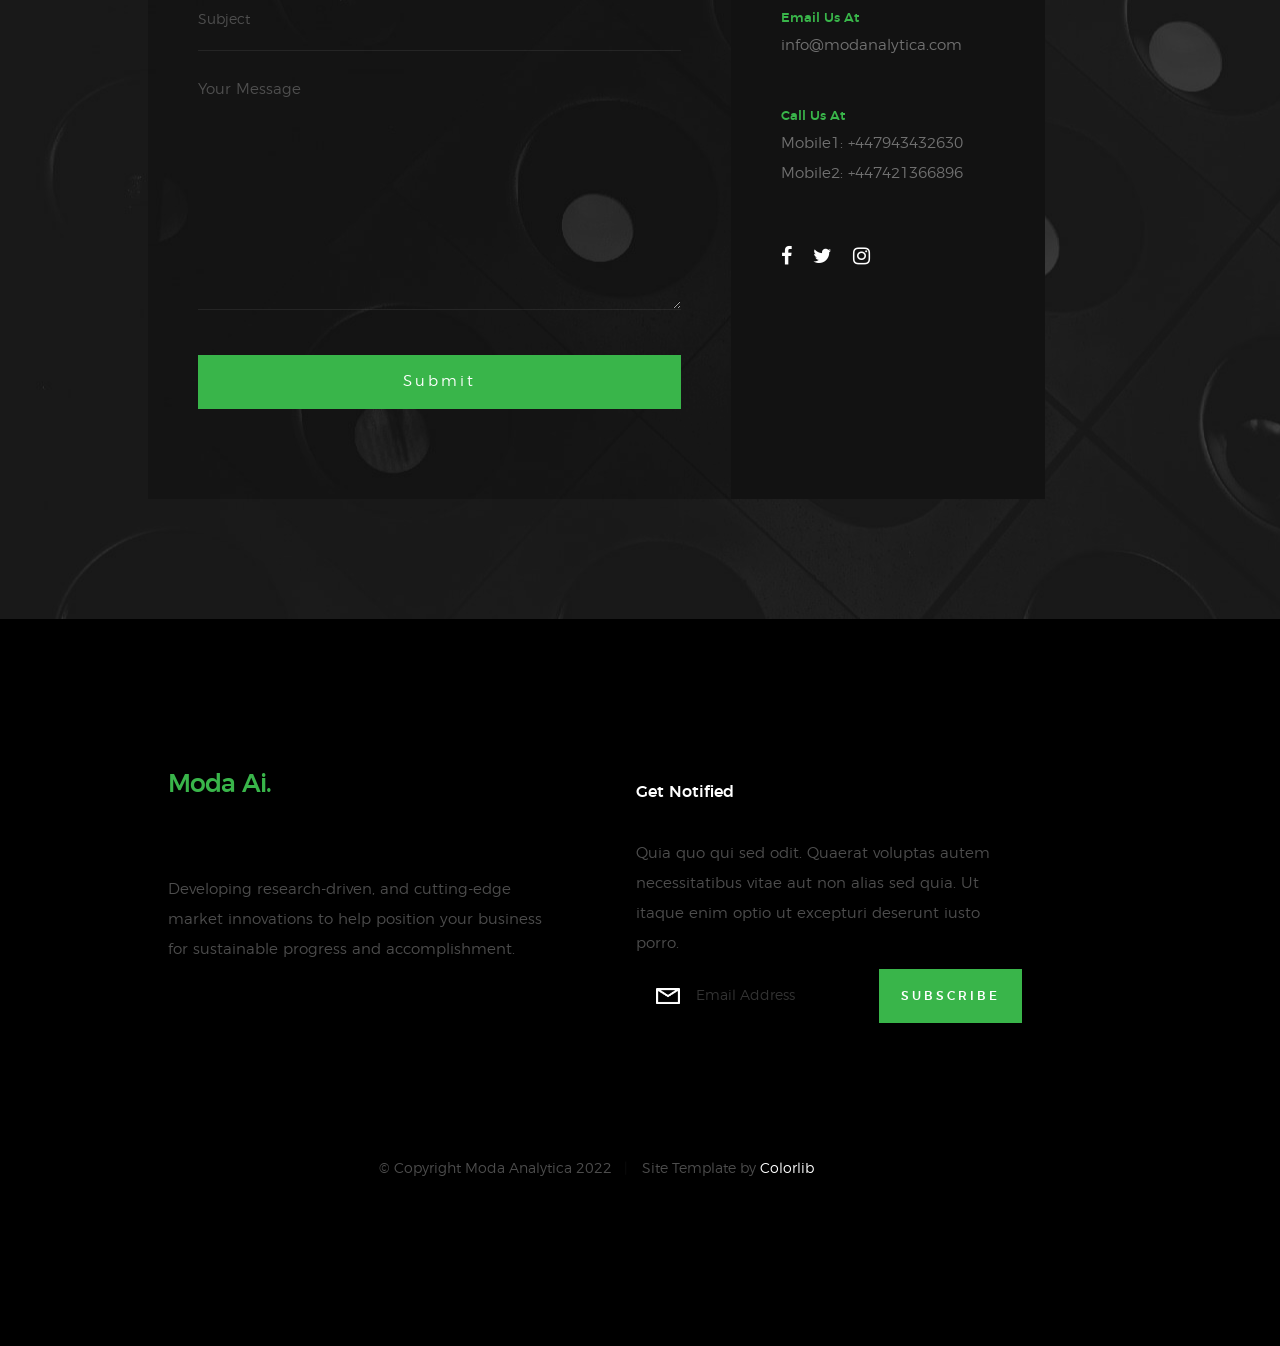
==== commit a2dfa8a2: "Update index.html edited Testimonials" ====
--- a/index.html
+++ b/index.html
@@ -761,9 +761,8 @@
               
               <div class="testimonials__slide">
                 <p>
-                  Fantastic company to work with. They perfectly understood our
-                  need and provided tailor made solutions for us.
-                  Exactly what we needed!
+                  They shared very interesting insights. Their wealth of experience in the 
+                  Data space is very evident. They are definitely going to transform the data space in Africa.
                 </p>
   
                 <img
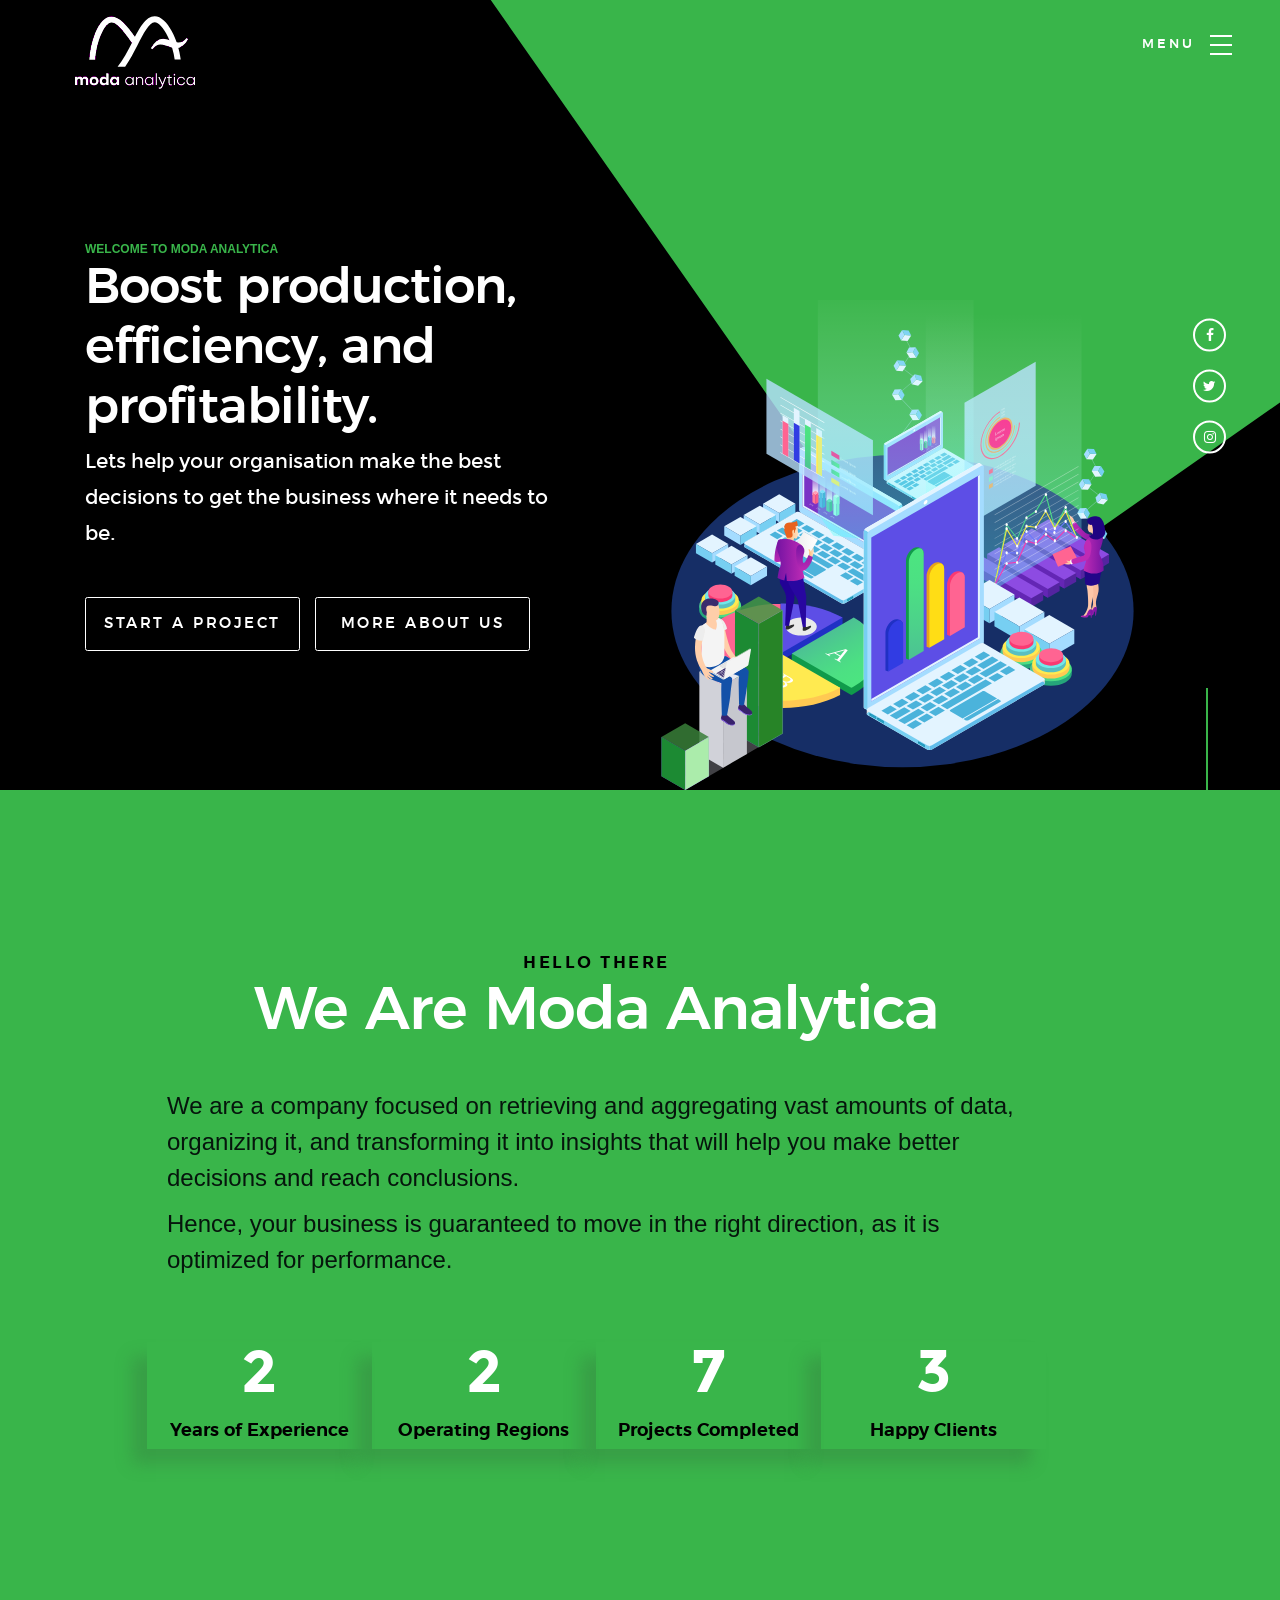
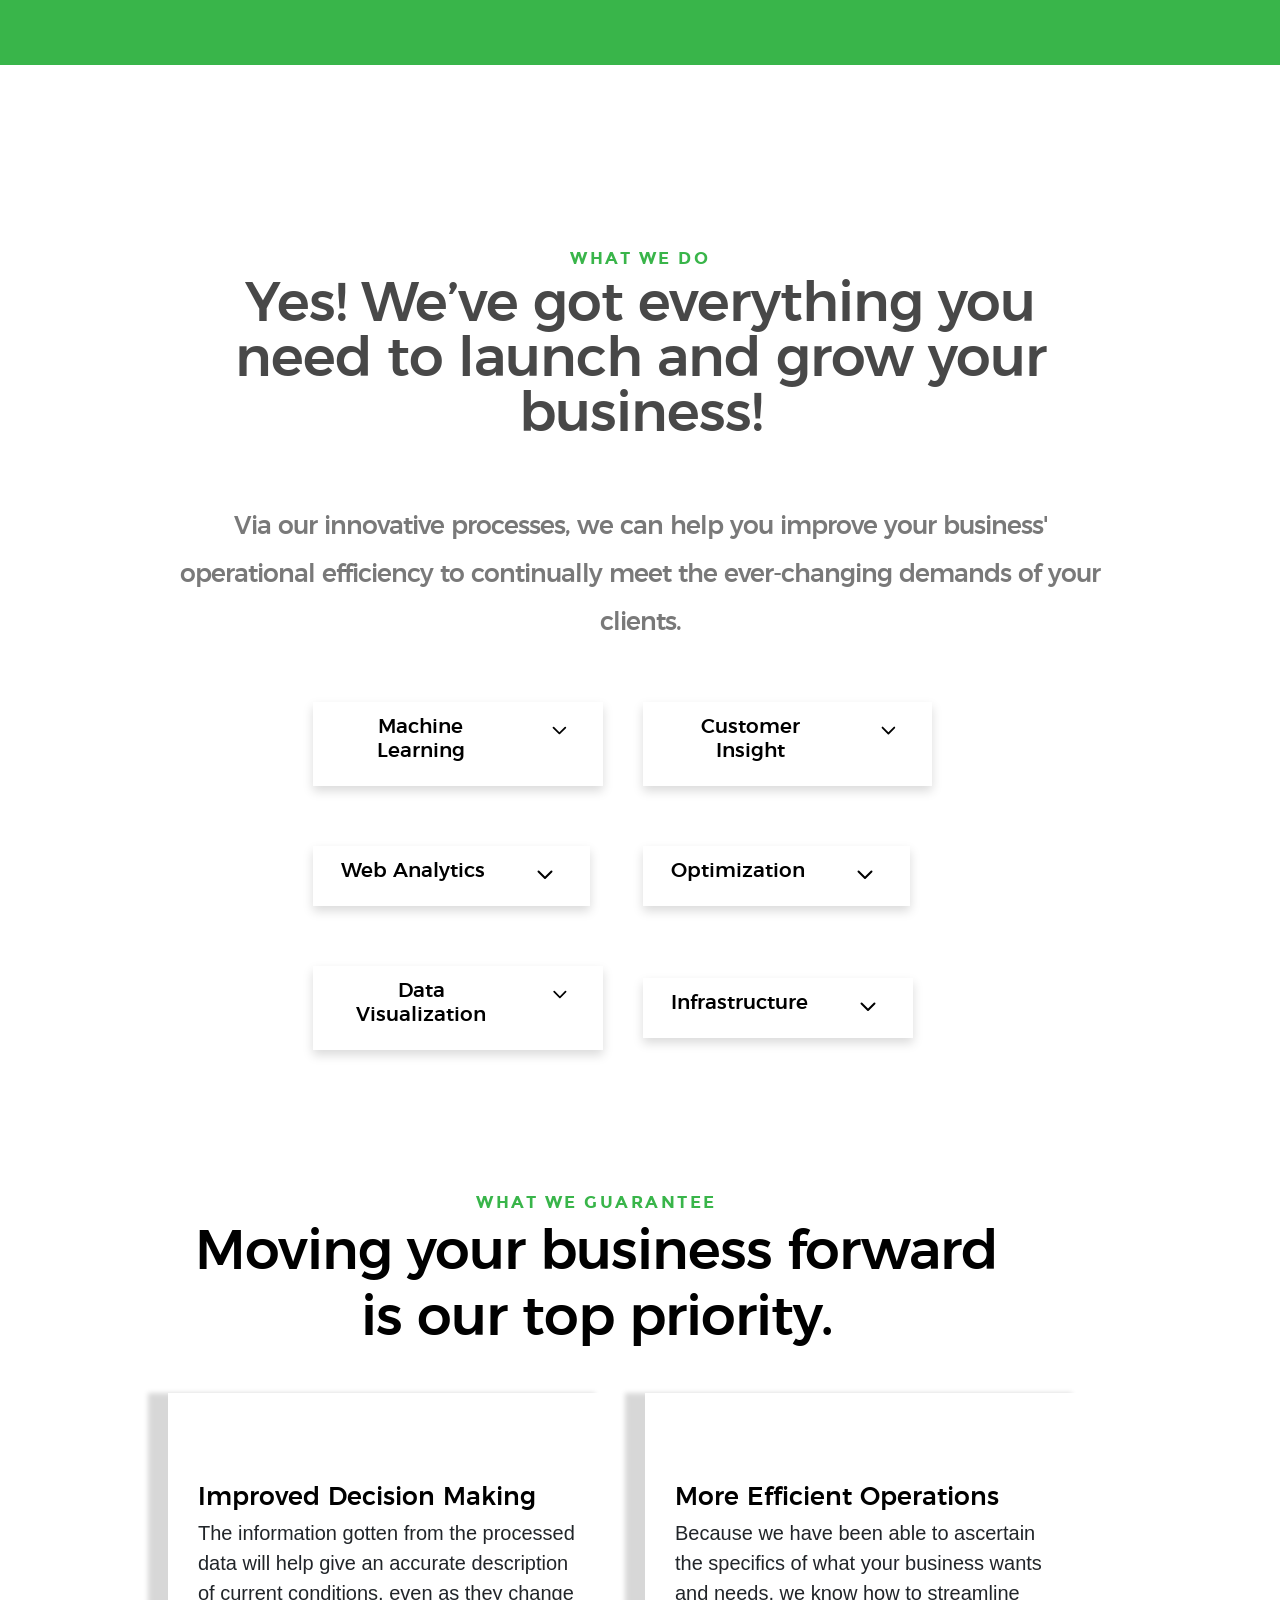
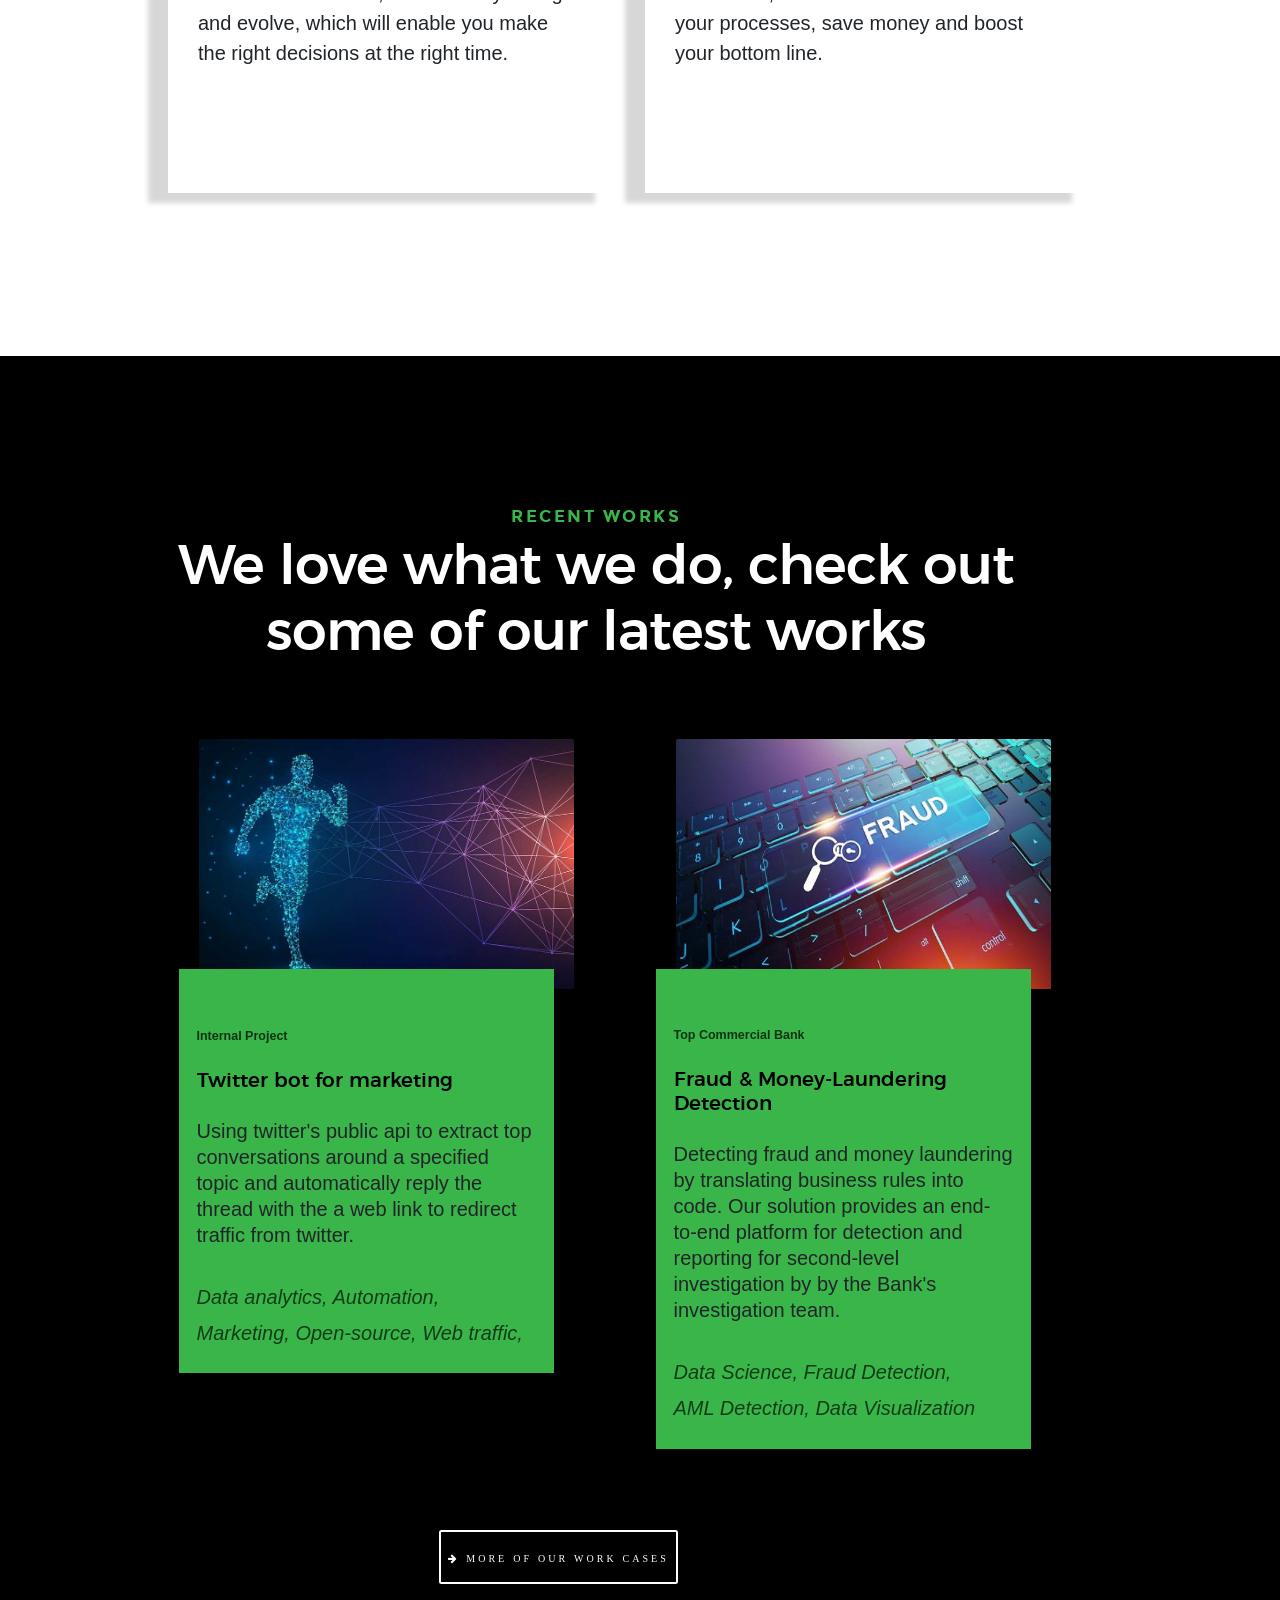
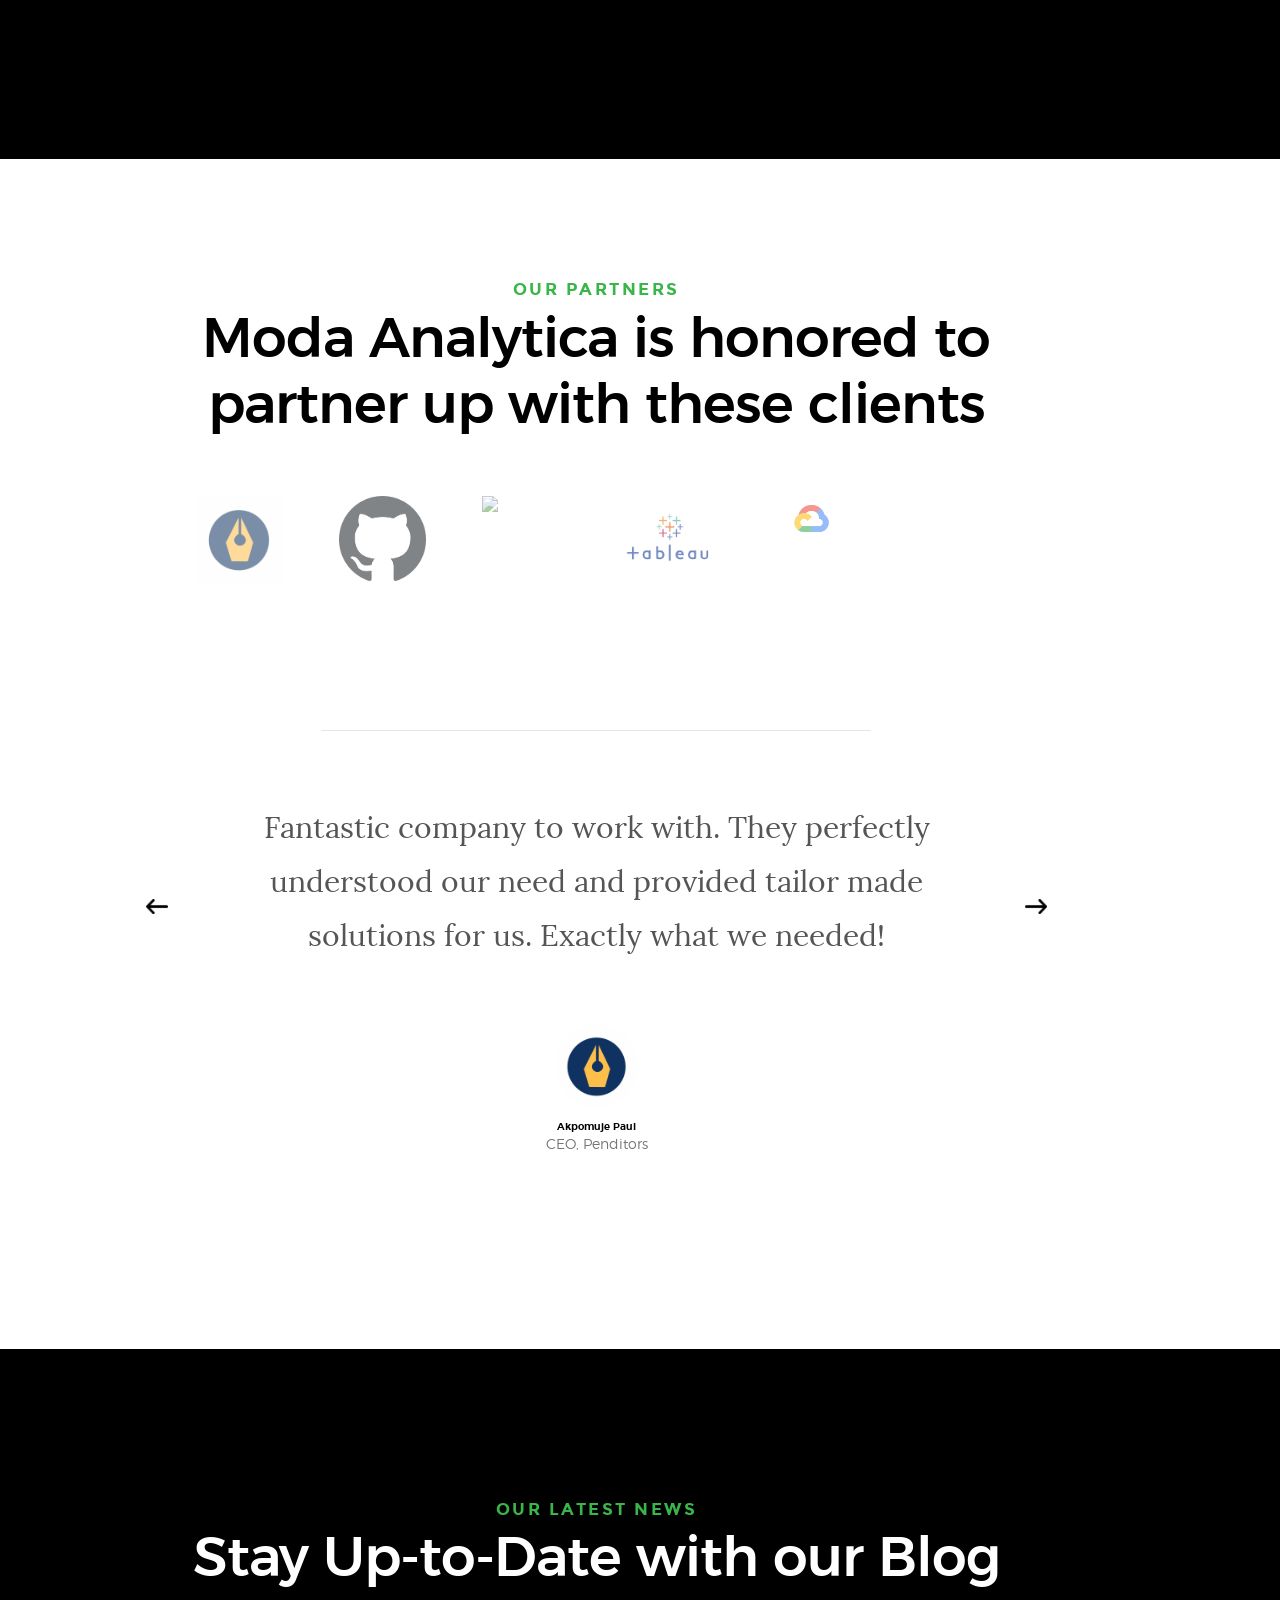
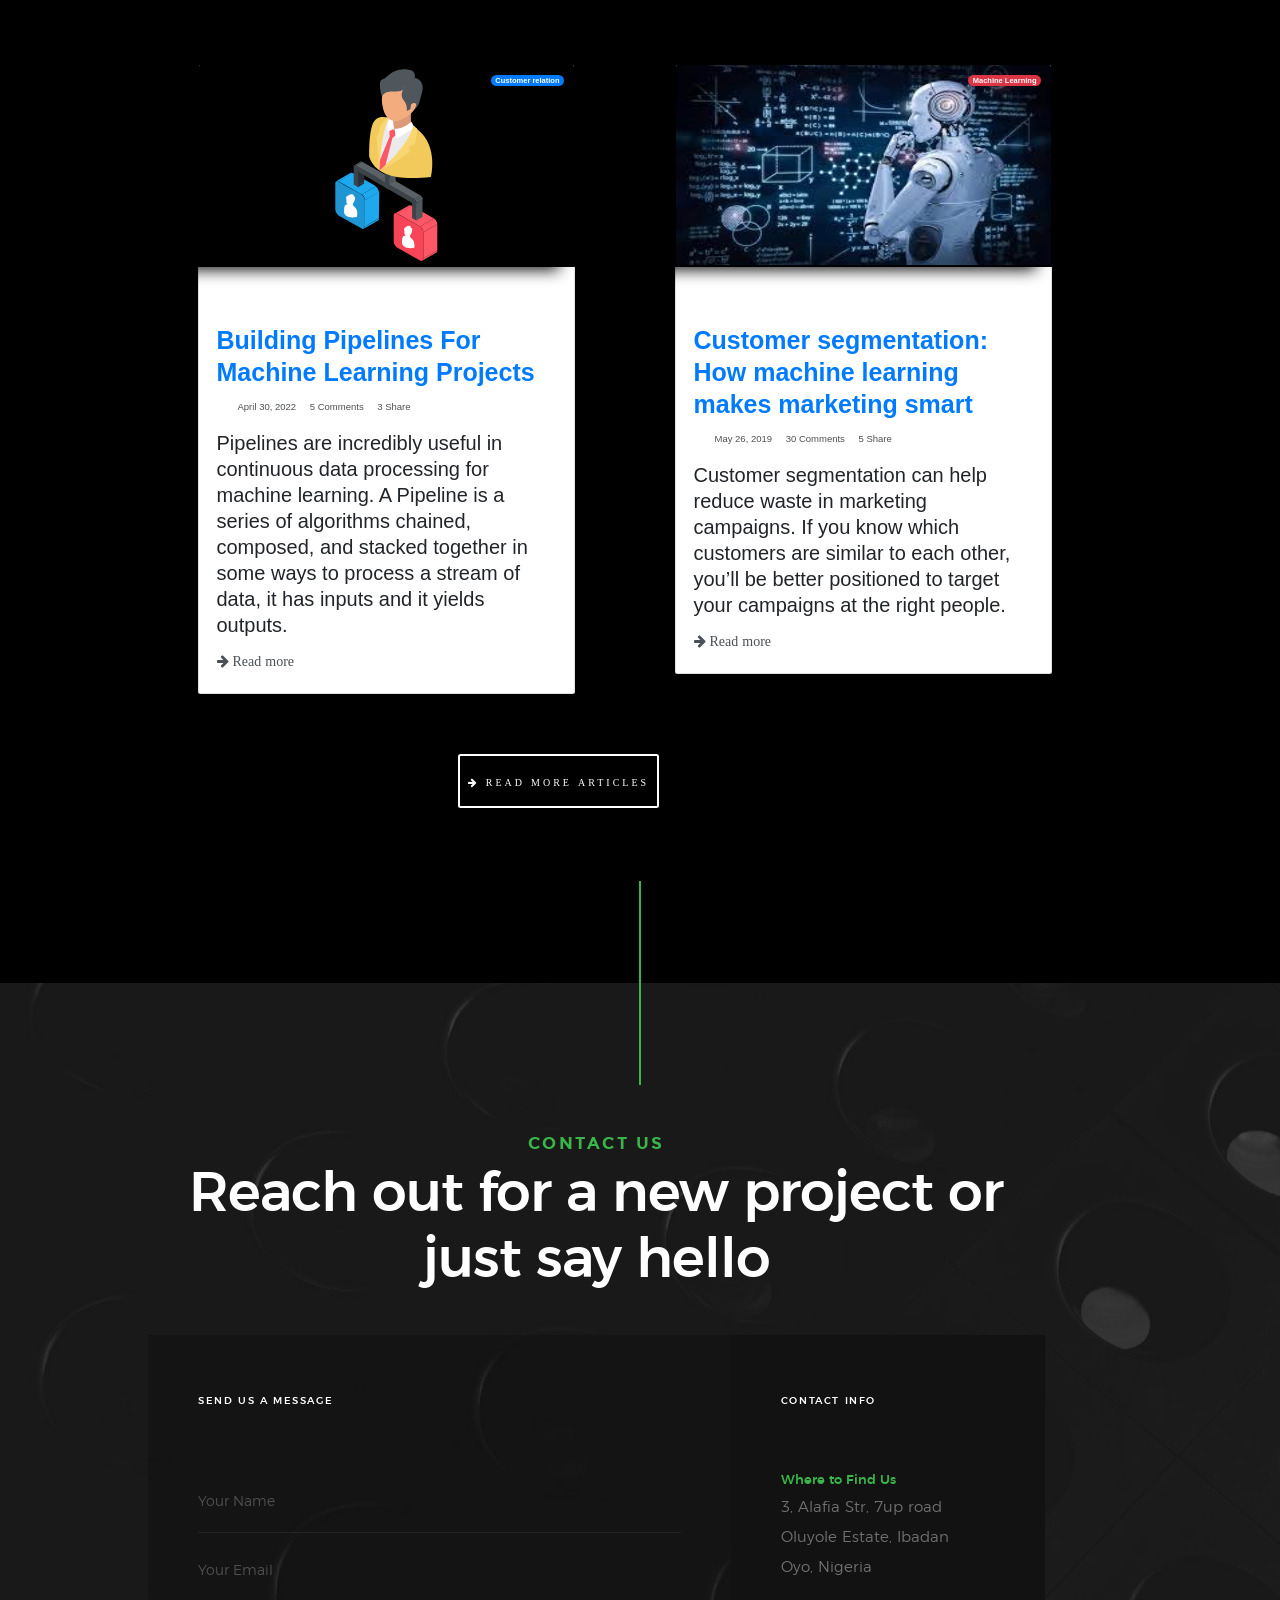
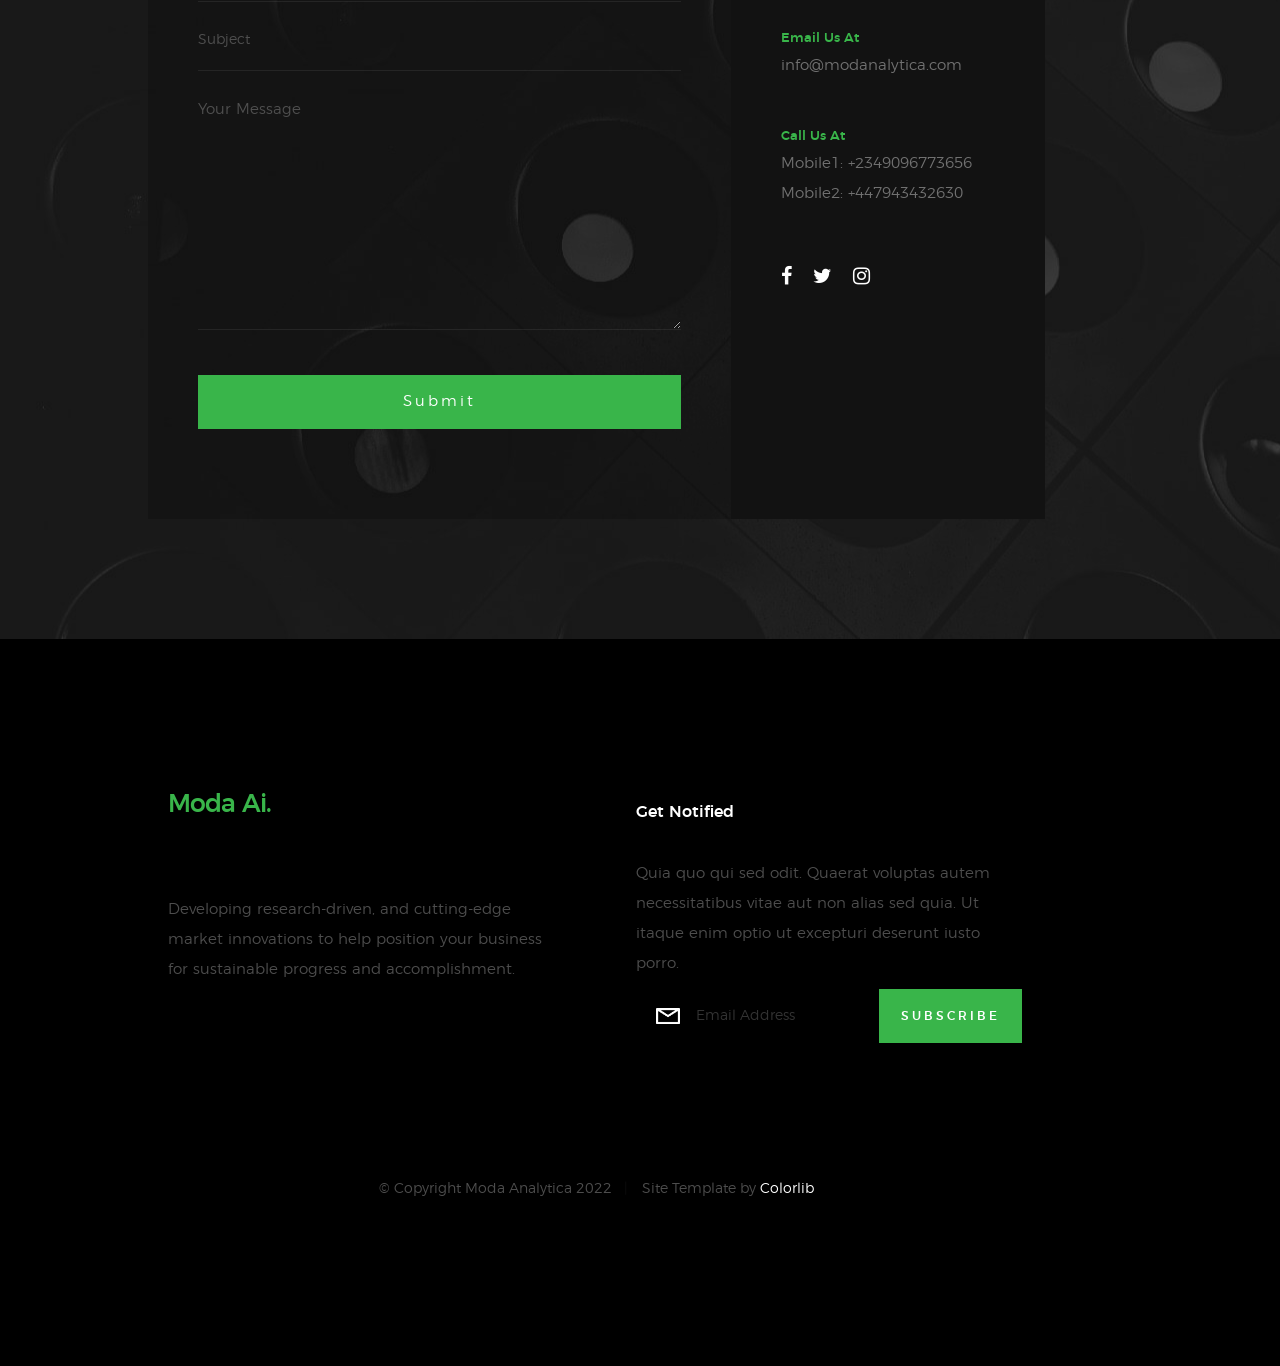
==== commit 9b026c98: "update blog with article link and update mobile number" ====
--- a/index.html
+++ b/index.html
@@ -821,11 +821,11 @@
               />
               <div class="card-body">
                 <h3 class="h5 mb-2 card-title">
-                  <a href="#">Data Analytics for Startups: What You Need to Know</a>
+                  <a href="#">Building Pipelines For Machine Learning Projects</a>
                 </h3>
                 <div class="post-meta mb-2">
                   <ul class="list-inline meta-list">
-                    <li class="list-inline-item">March 21, 2022</li>
+                    <li class="list-inline-item">April 30, 2022</li>
                     <li class="list-inline-item"><span>5</span> Comments</li>
                     <li class="list-inline-item"><span>3</span> Share</li>
                   </ul>
@@ -835,14 +835,12 @@
                   data-aos="fade-up"
                   data-aos-duration="1500"
                 >
-                Getting valuable, actionable insight 
-                from your data is a bit more complicated, 
-                though. Here are six things to know that will 
-                help make the right decisions as you grow and 
-                manage your startup.
+                Pipelines are incredibly useful in continuous data processing for machine learning.
+                A Pipeline is a series of algorithms chained, composed, and stacked together in
+                some ways to process a stream of data, it has inputs and it yields outputs.
                 </p>
-                <a href="#" class="detail-link"
-                  ><i class="fa fa-arrow-right"> Read more</i>
+                <a href="https://medium.com/@akalamoyo/building-pipelines-for-machine-learning-in-python-8d0ee8d905f5"
+                   target="_blank" class="detail-link"><i class="fa fa-arrow-right"> Read more</i>
                 </a>
               </div>
             </div>
@@ -1037,8 +1035,8 @@
             <div class="cinfo">
               <h5>Call Us At</h5>
               <p>
-                Mobile1: +447943432630<br />
-                Mobile2: +447421366896<br />
+                Mobile1: +2349096773656<br />
+                Mobile2: +447943432630<br />
               </p>
             </div>
 
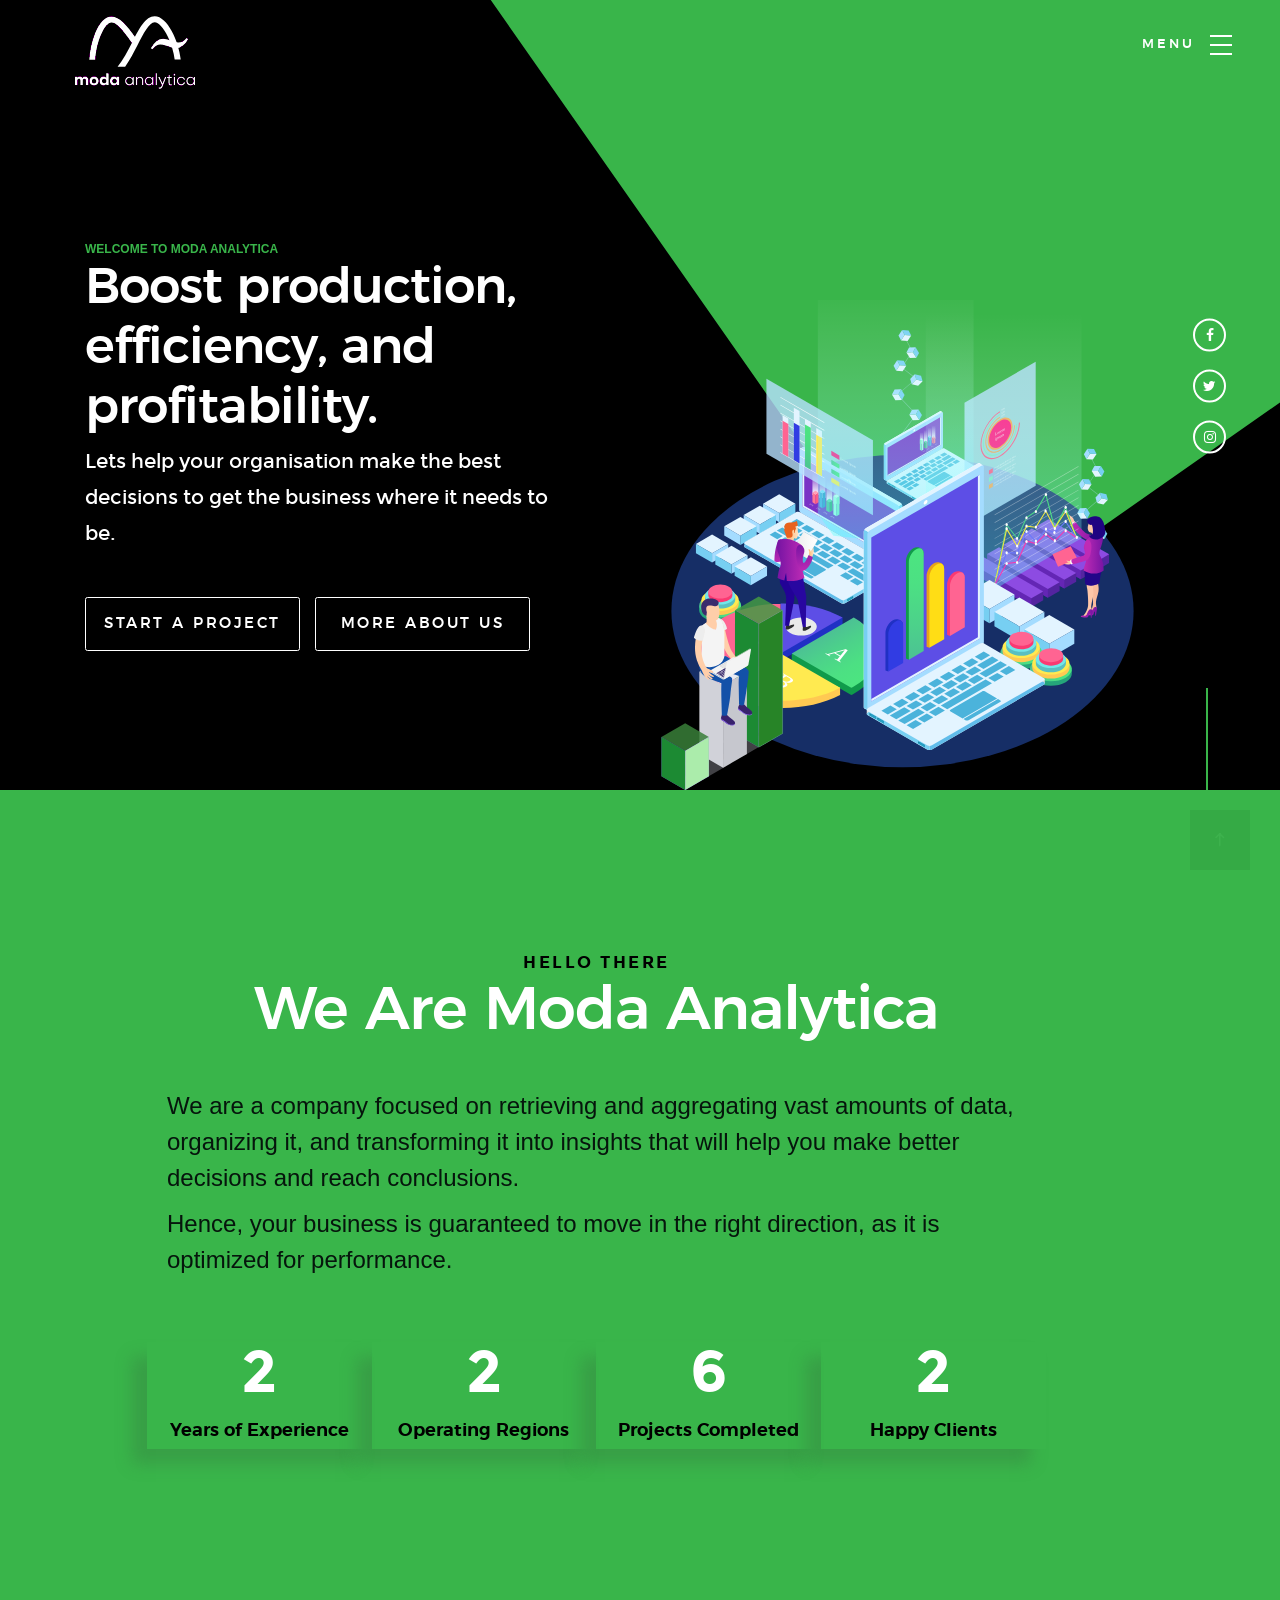
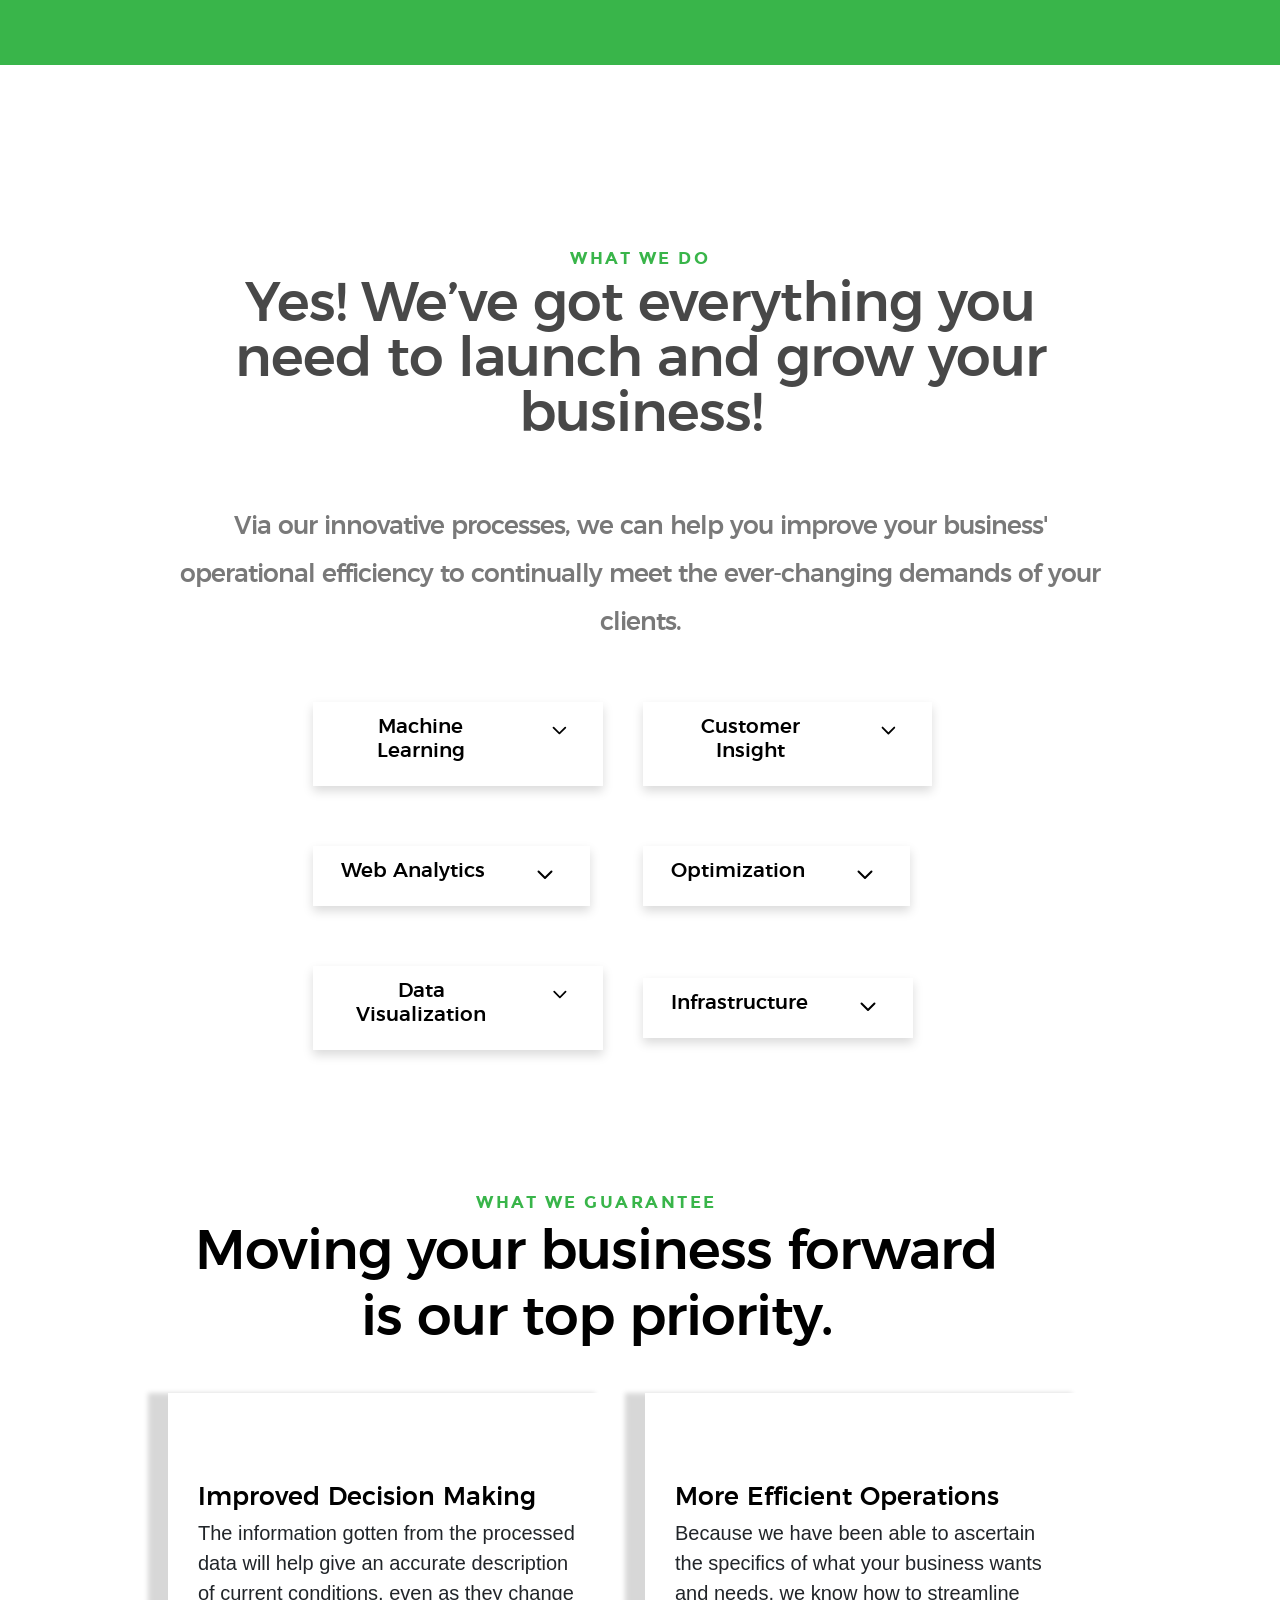
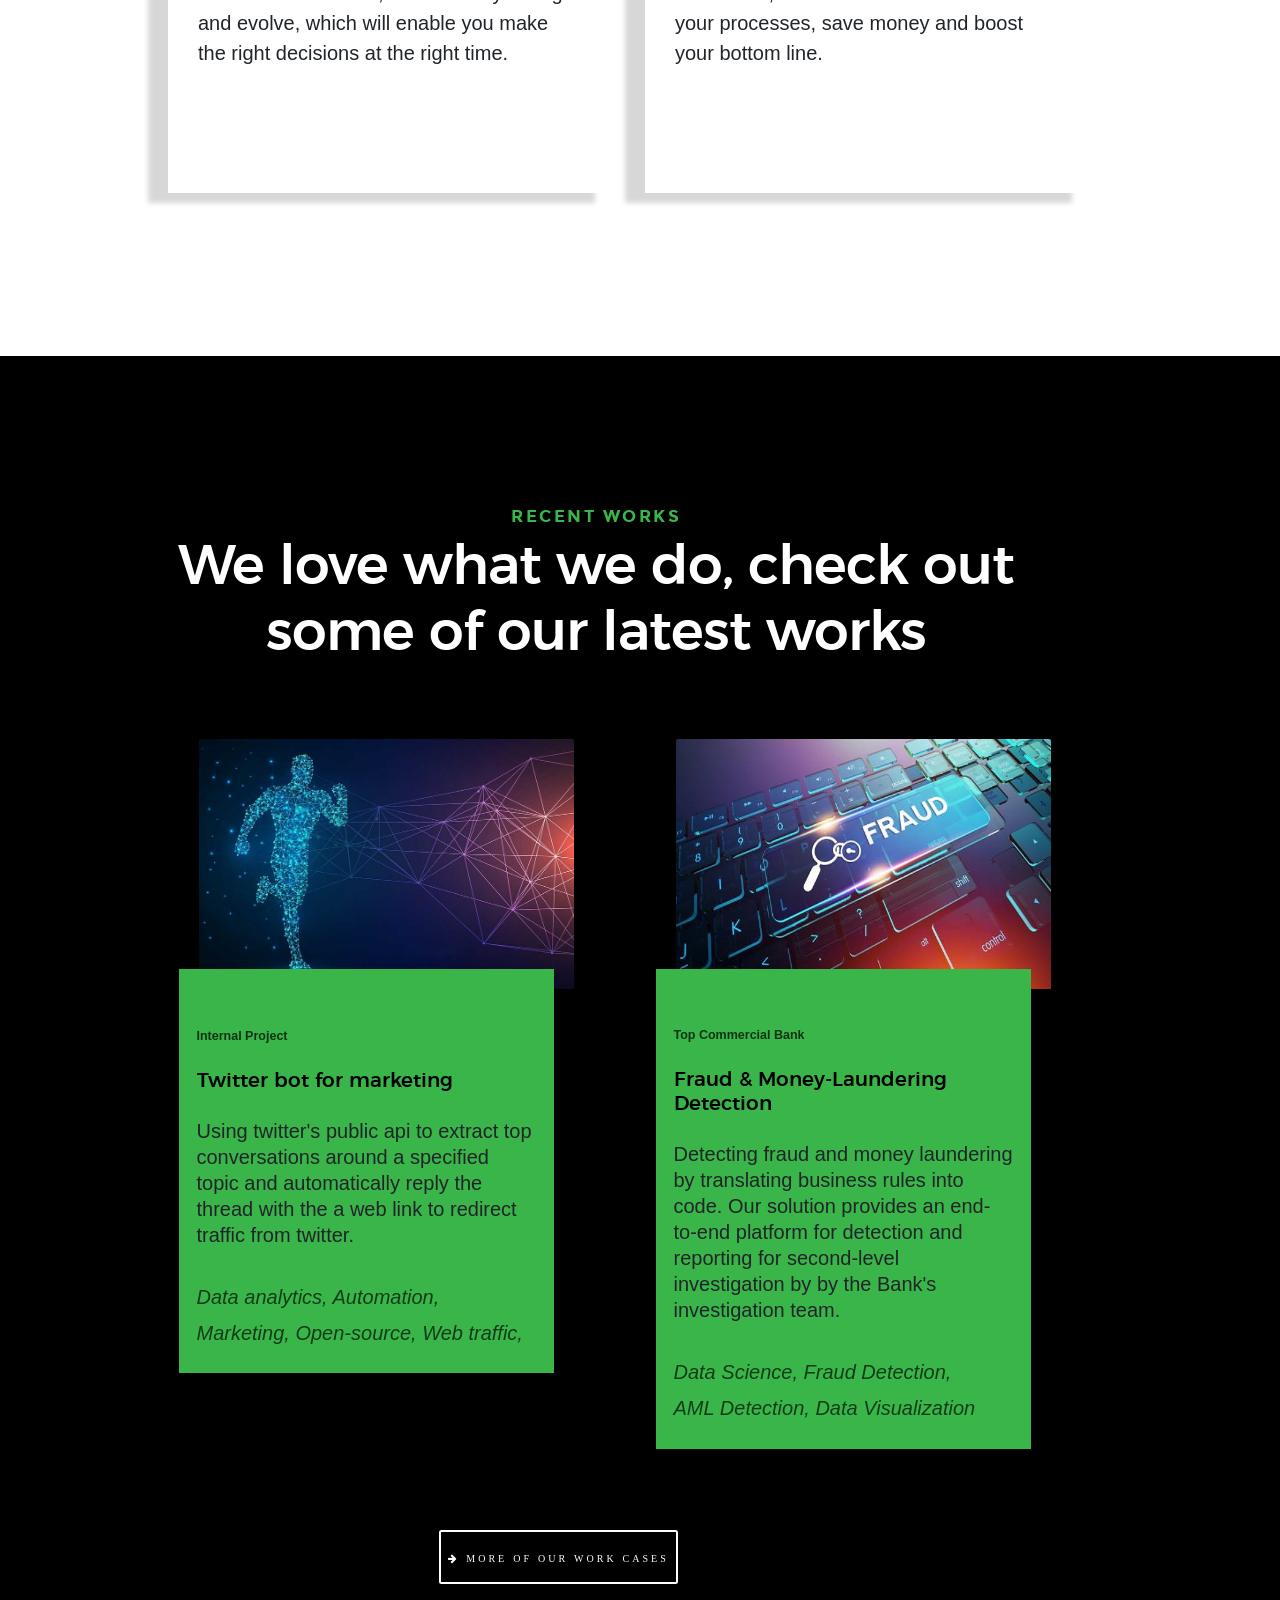
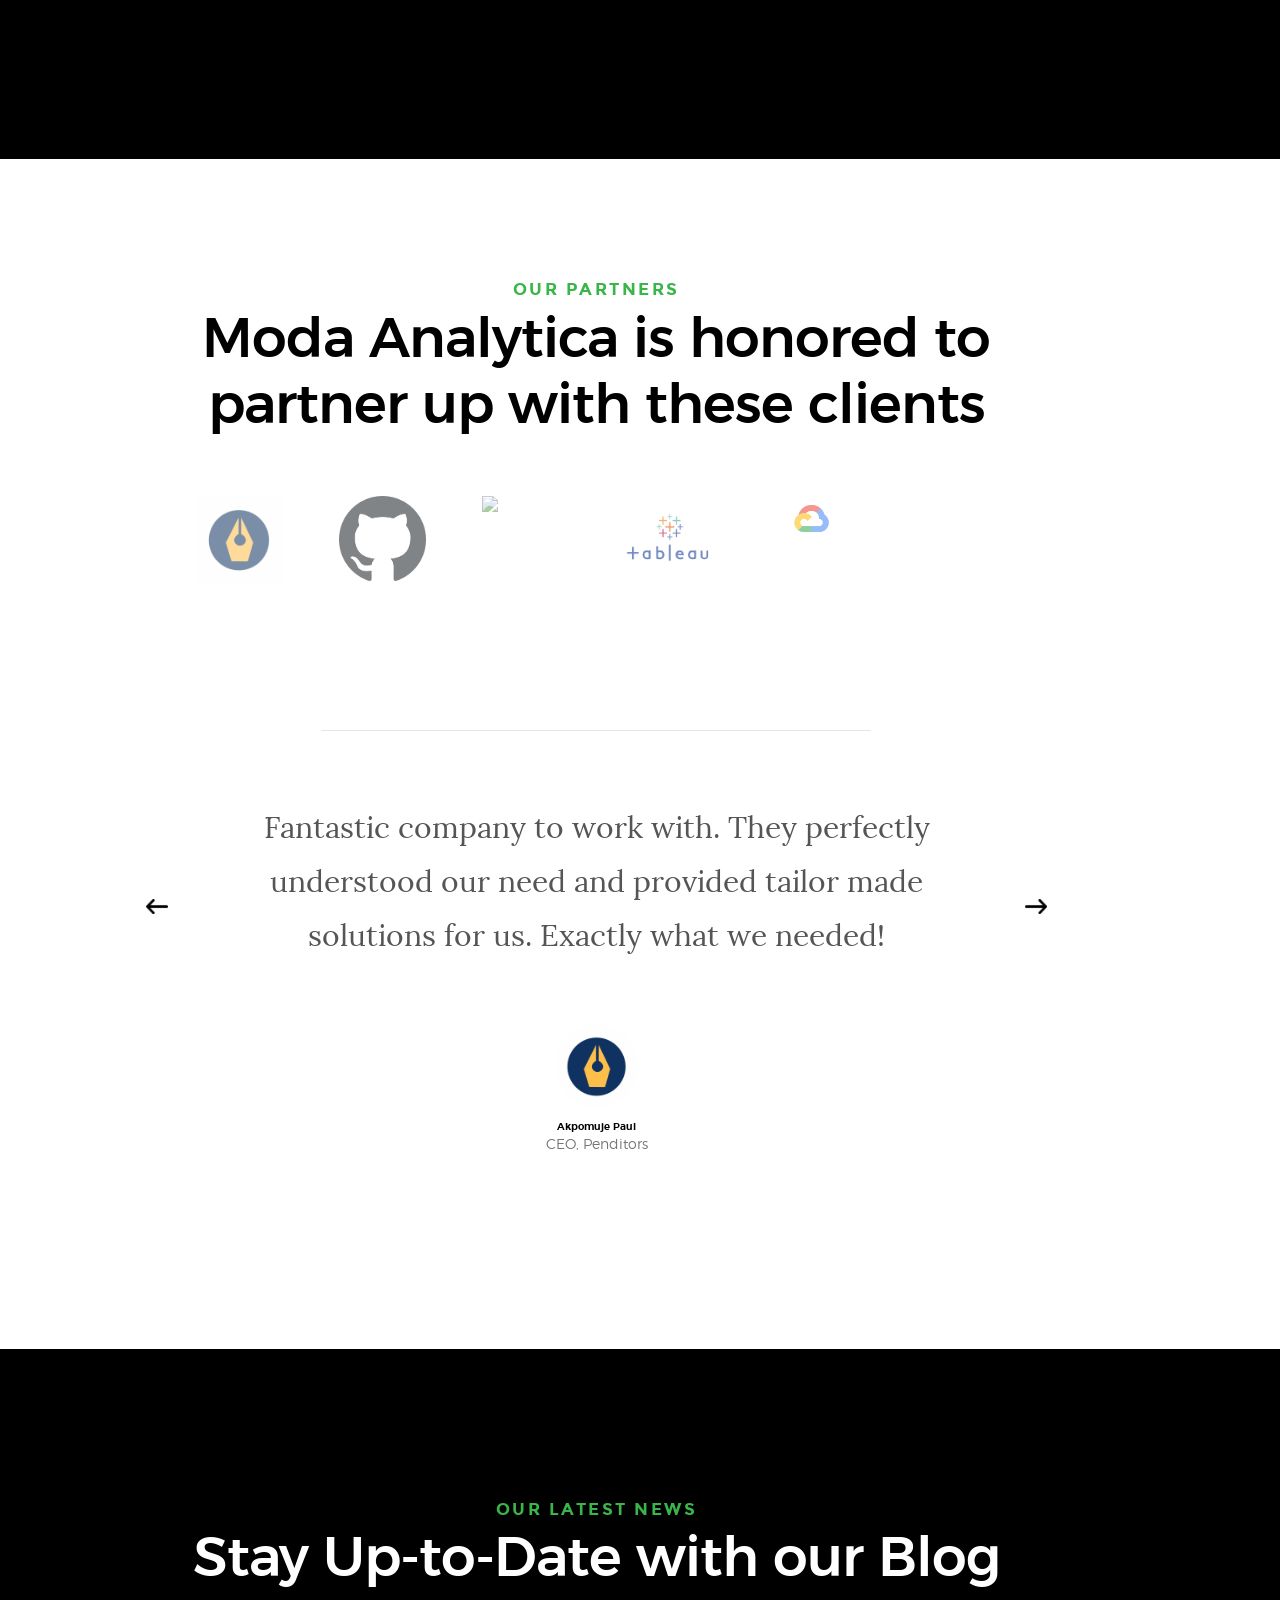
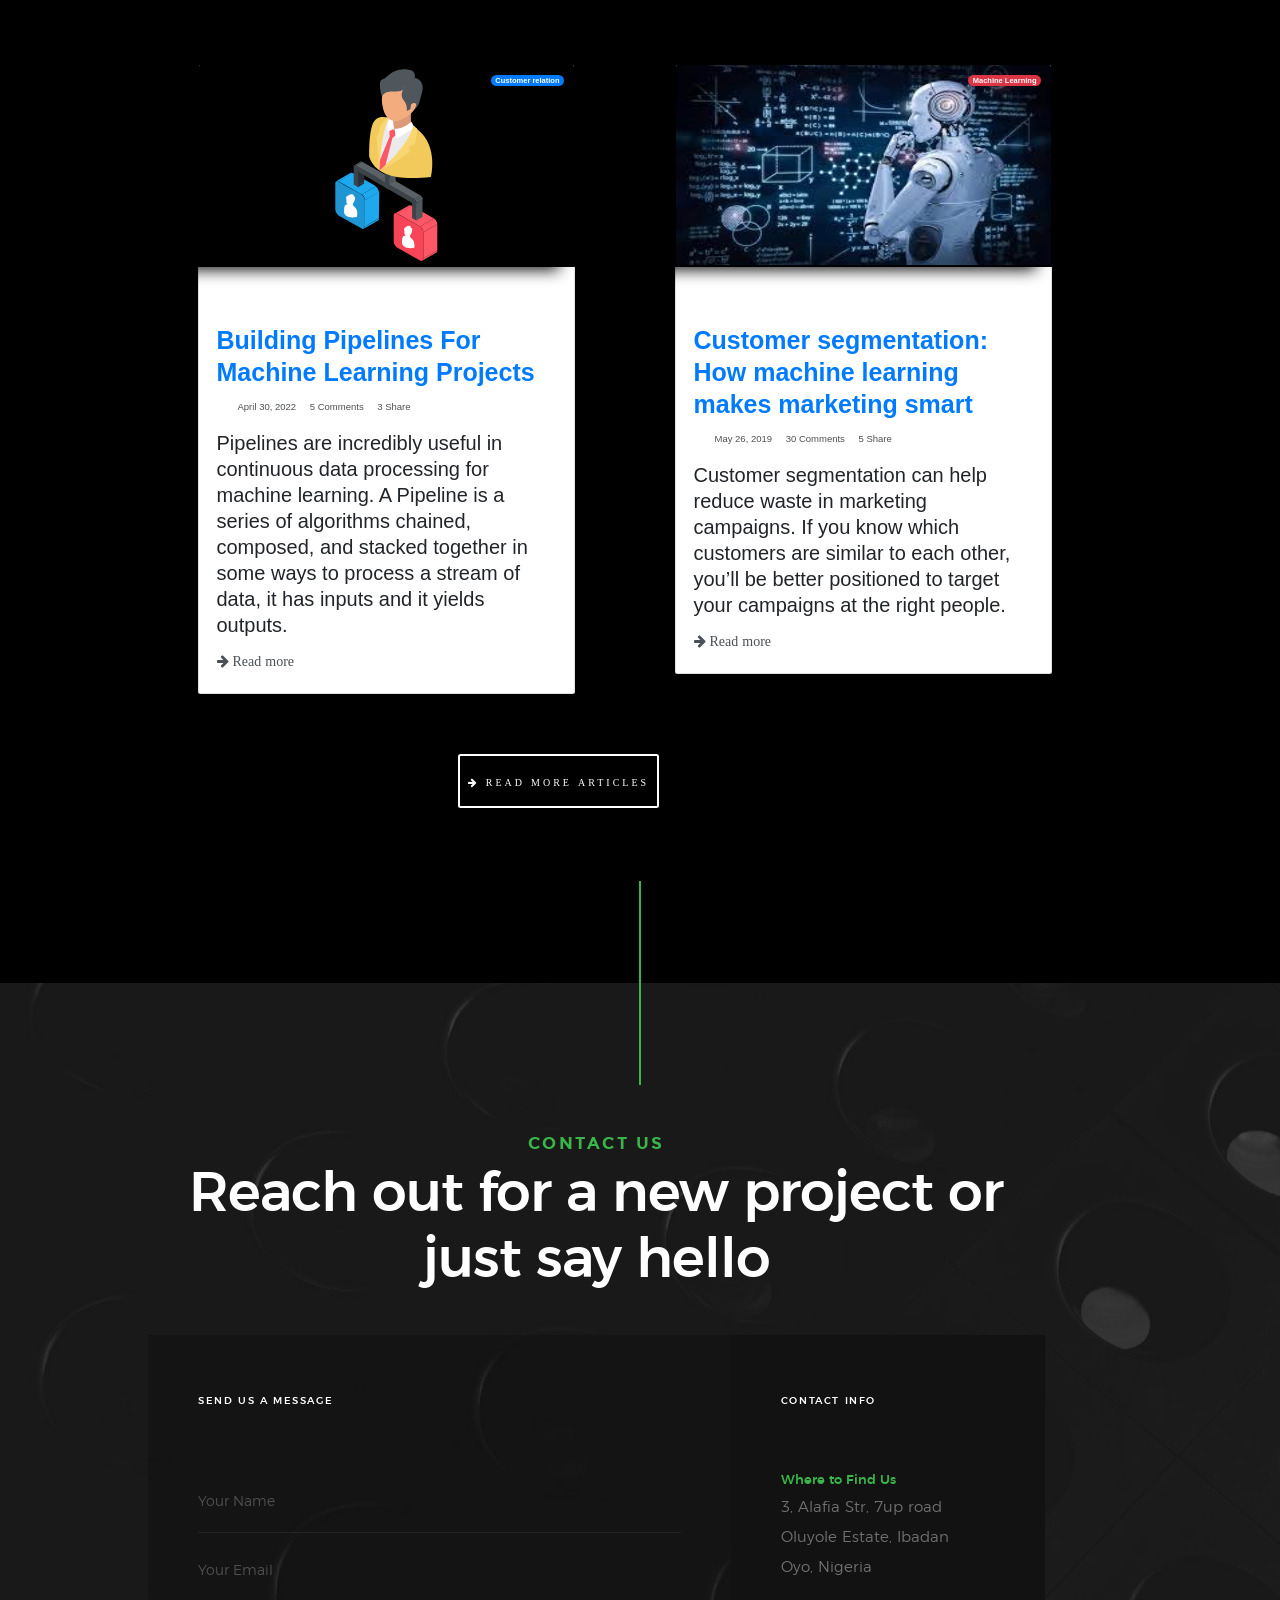
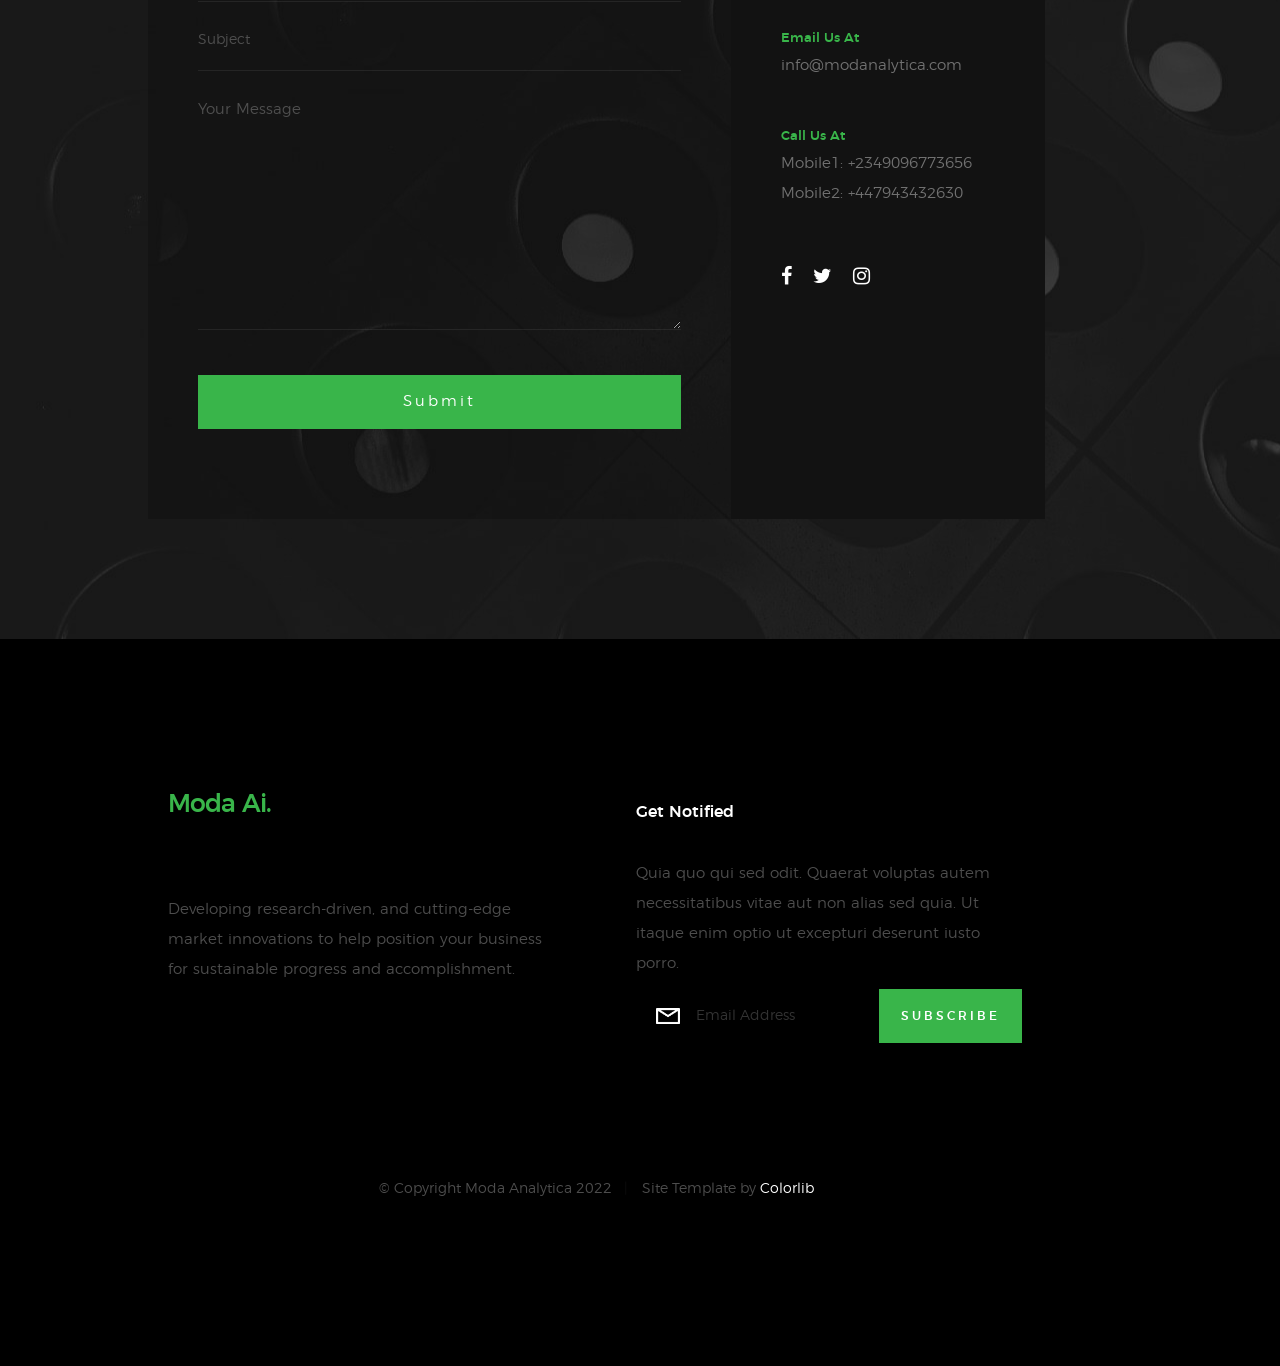
==== commit 5cbea681: "use https instead of http. Still works" ====
--- a/index.html
+++ b/index.html
@@ -718,7 +718,7 @@
               ><img src="img/git.png"
             /></a> 
               <a href="#0" title="" class="clients__slide"
-                ><img src="http://learn.saidatech.com/images/assets/logo-sd.svg"
+                ><img src="https://learn.saidatech.com/images/assets/logo-sd.svg"
               /></a>
              
               <a href="#0" title="" class="clients__slide"
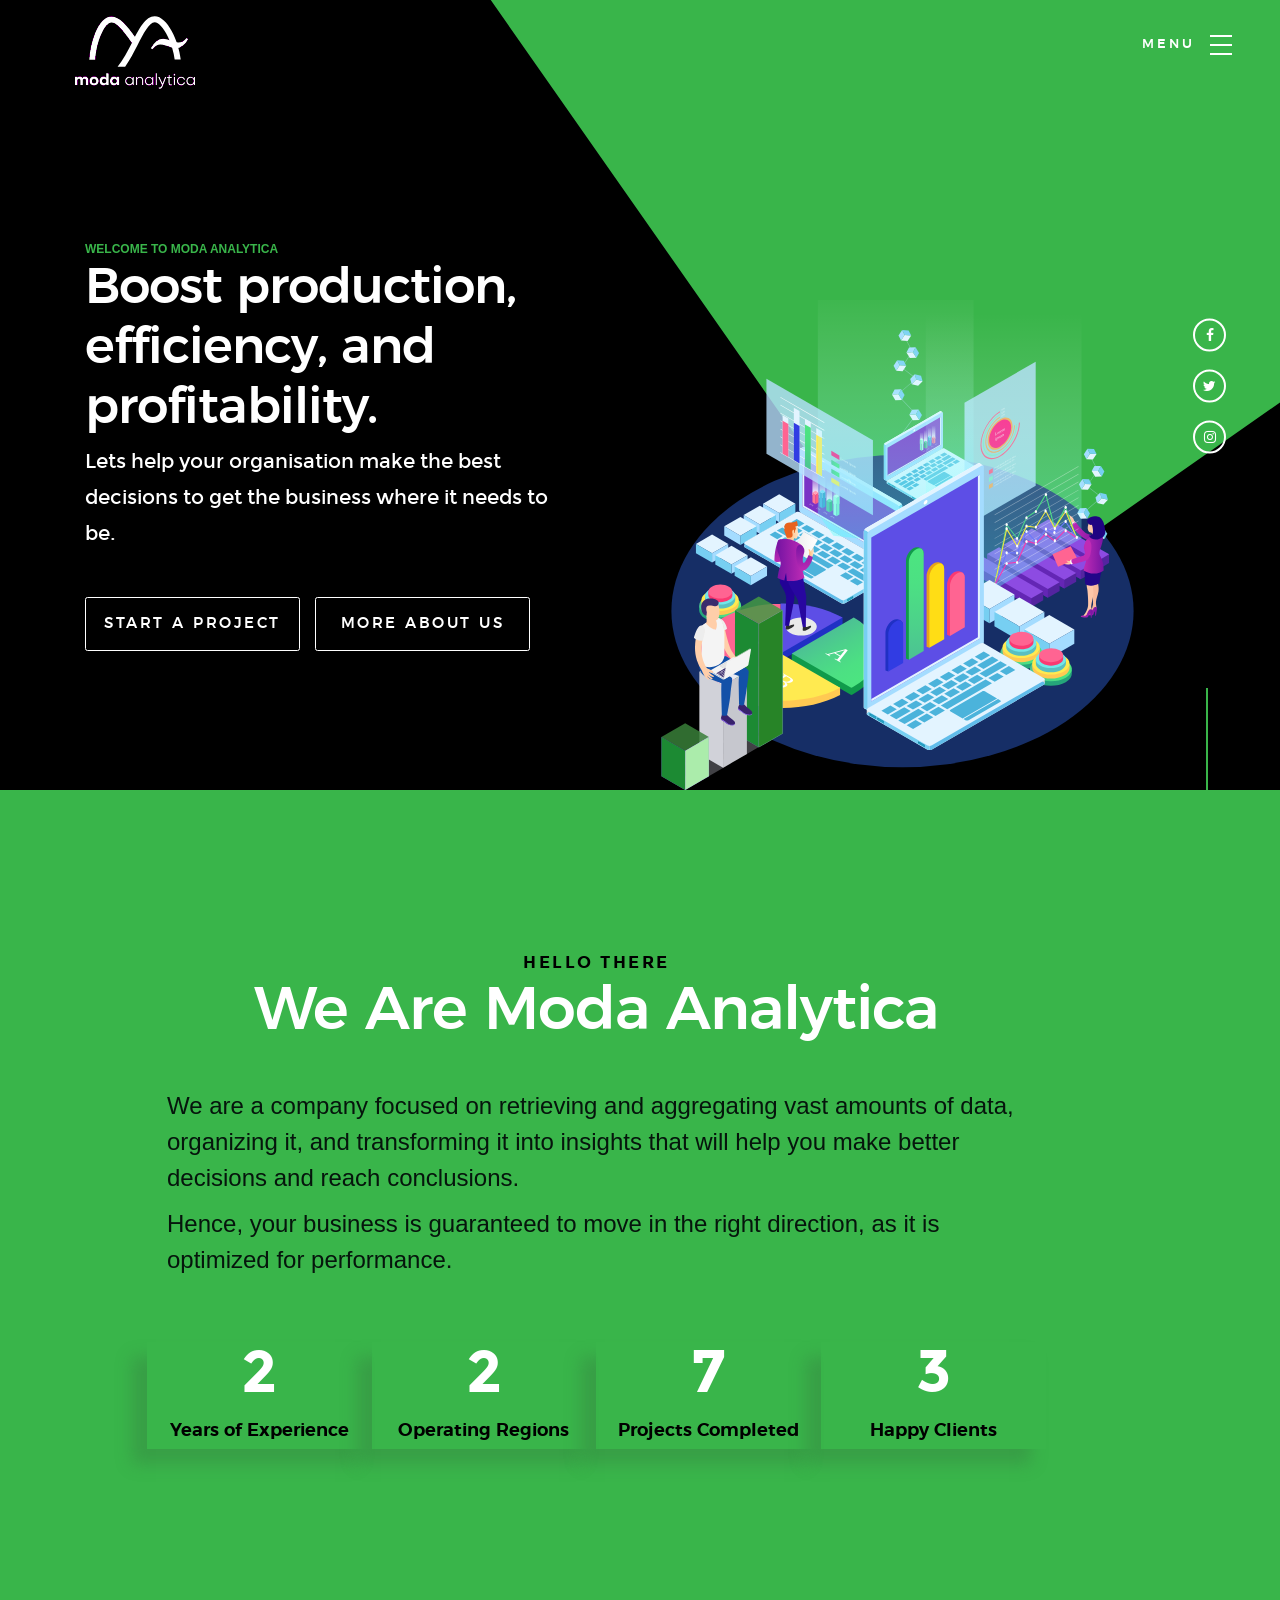
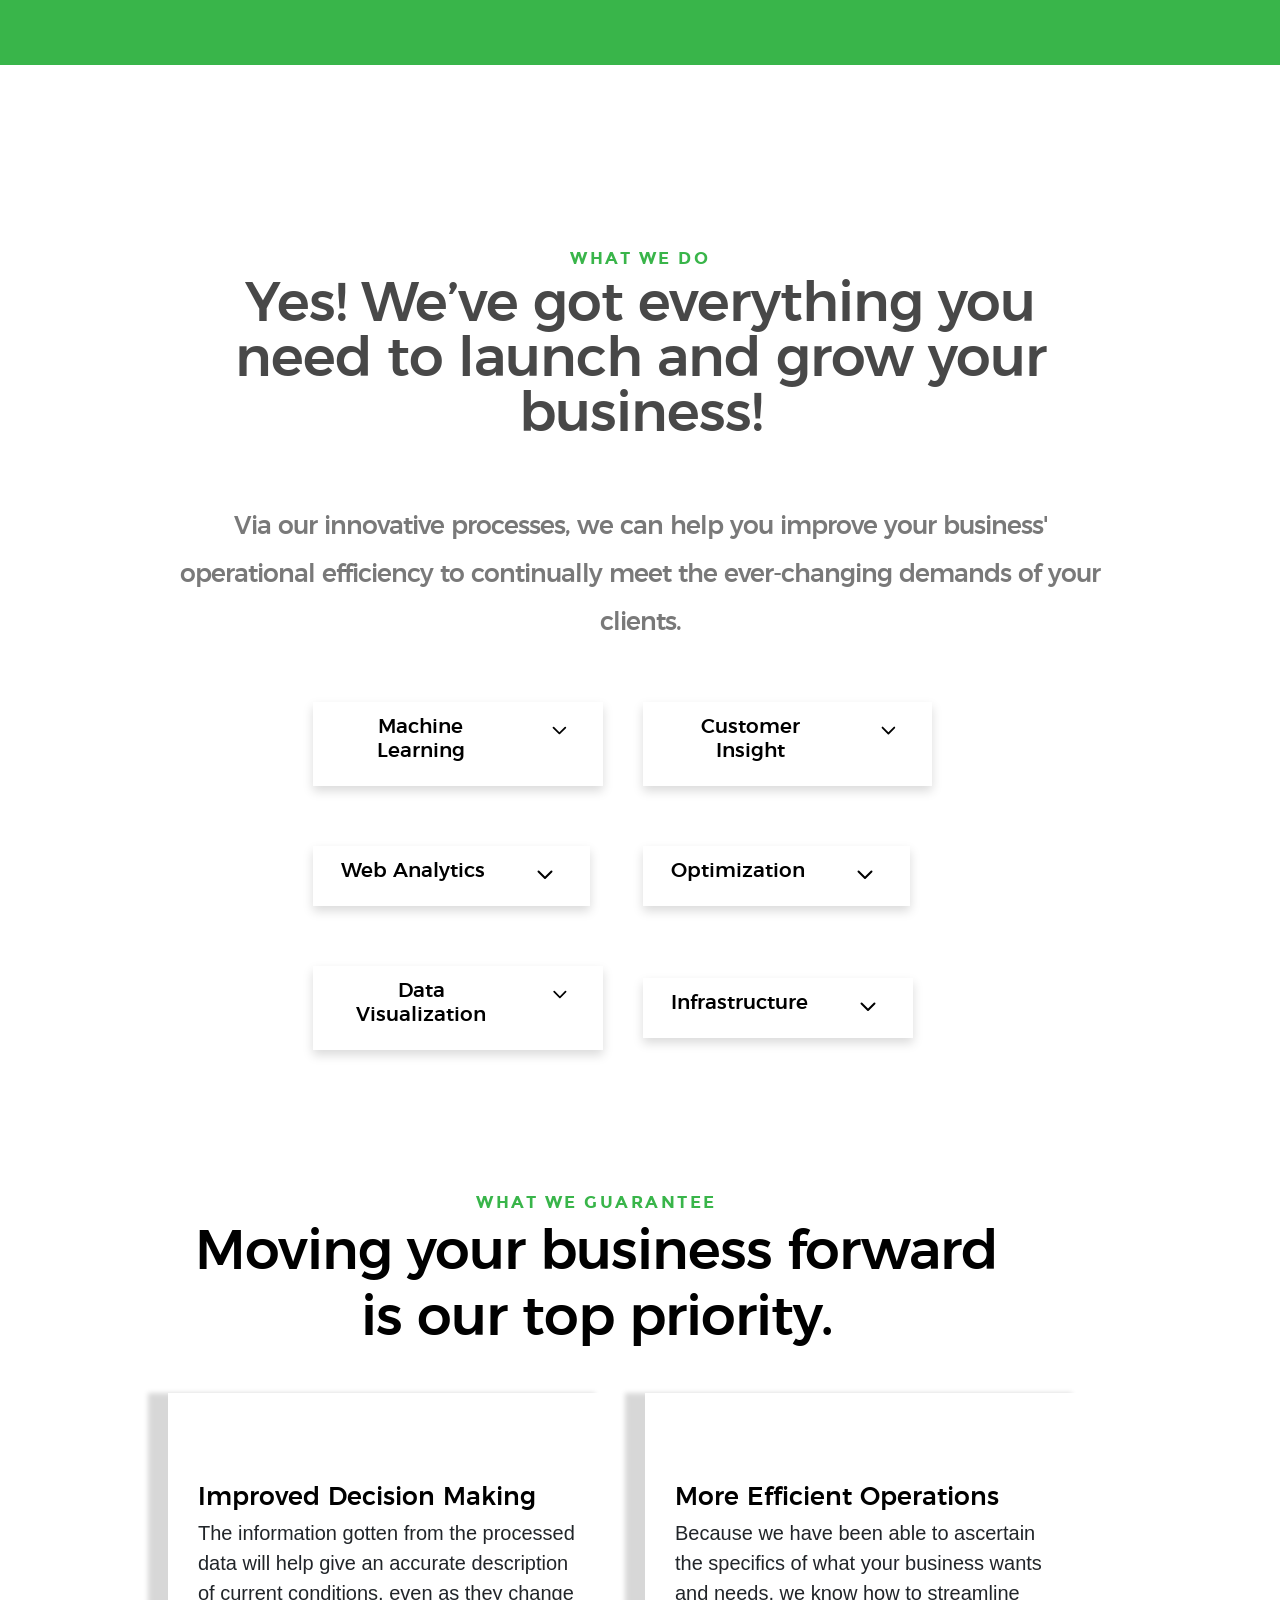
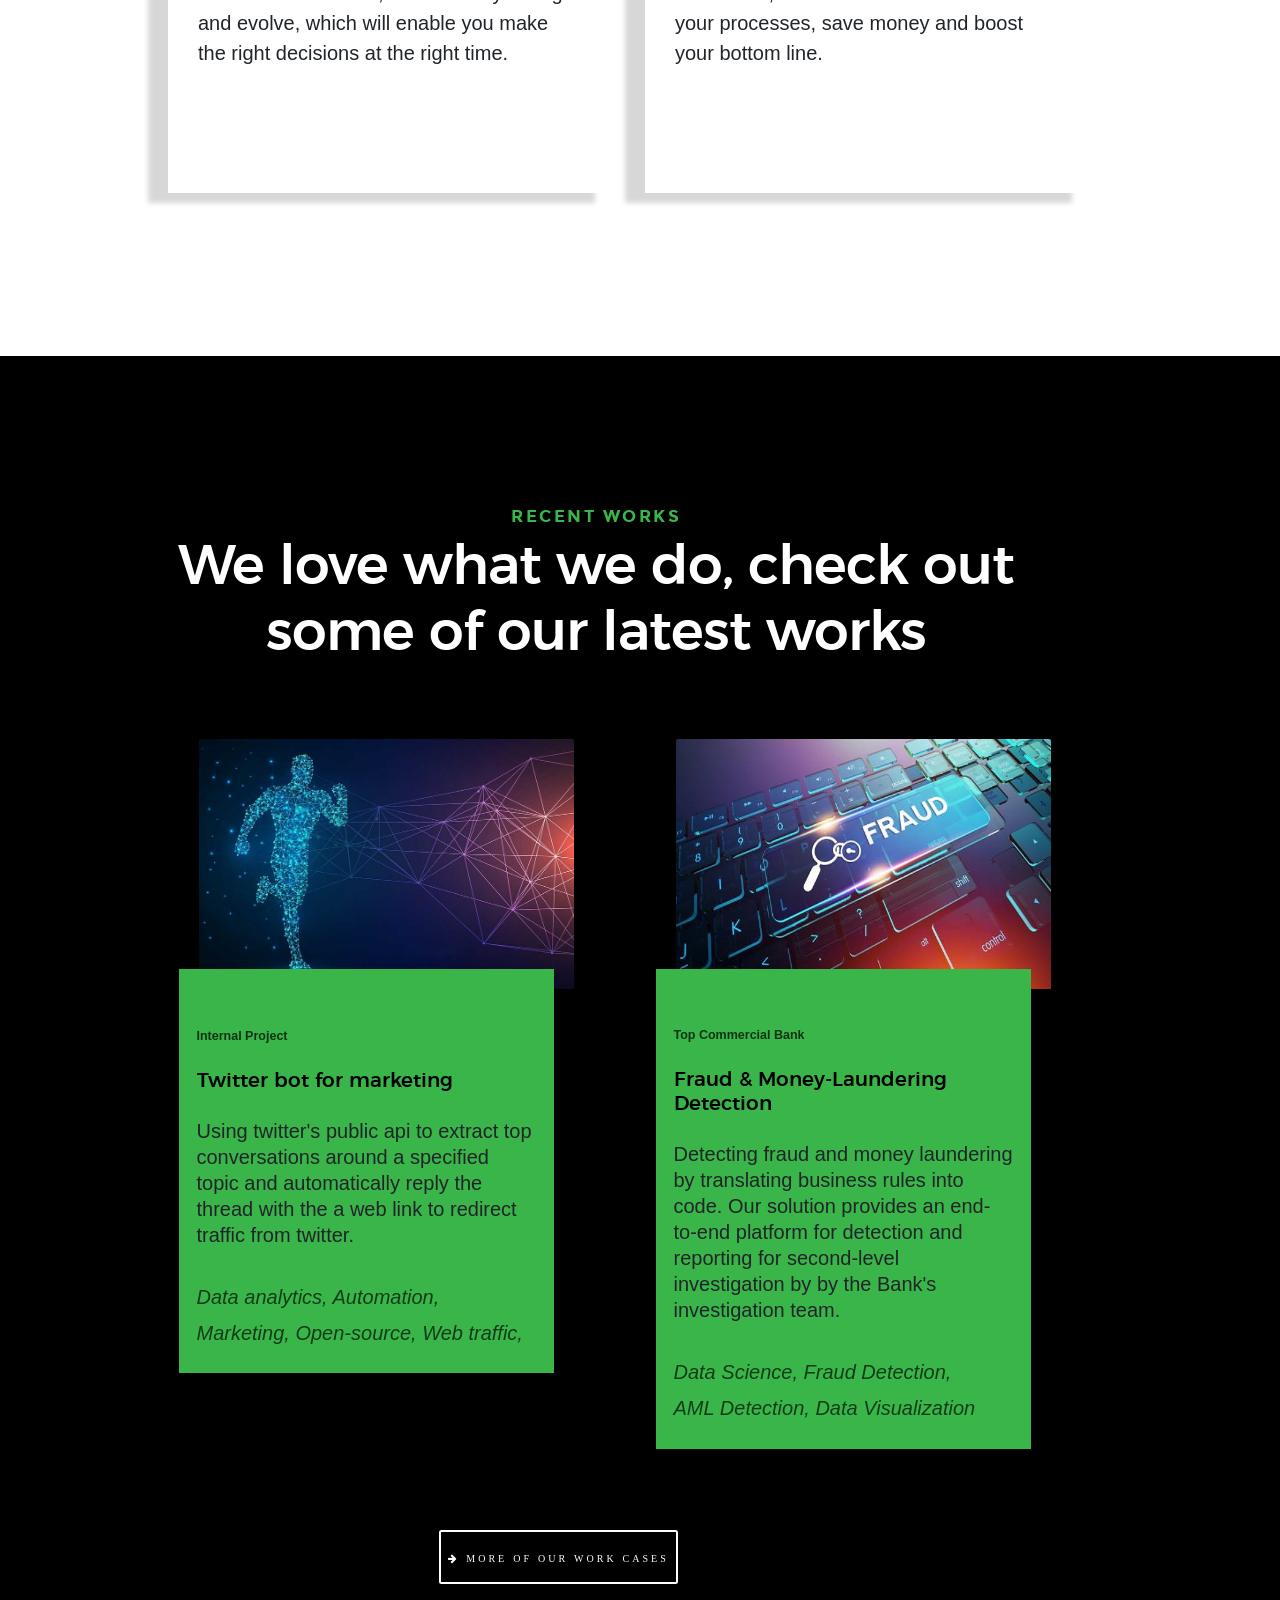
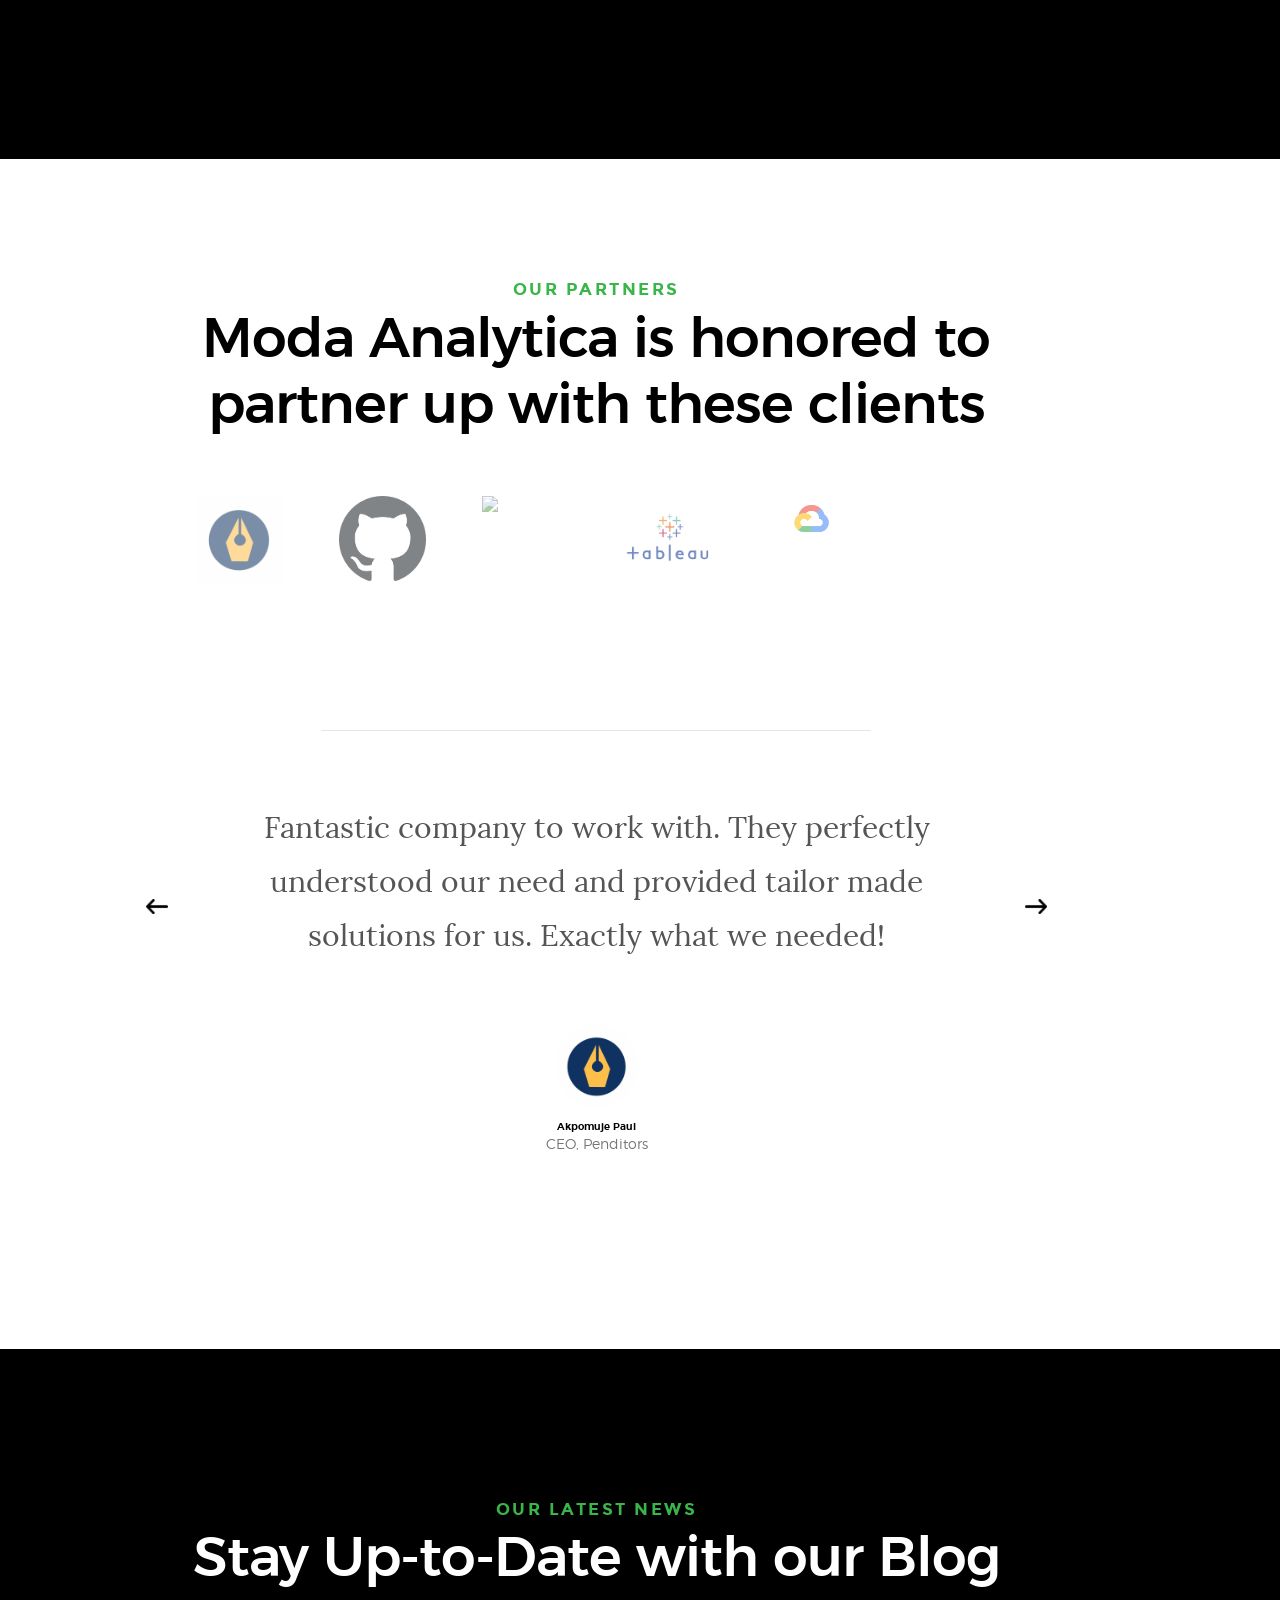
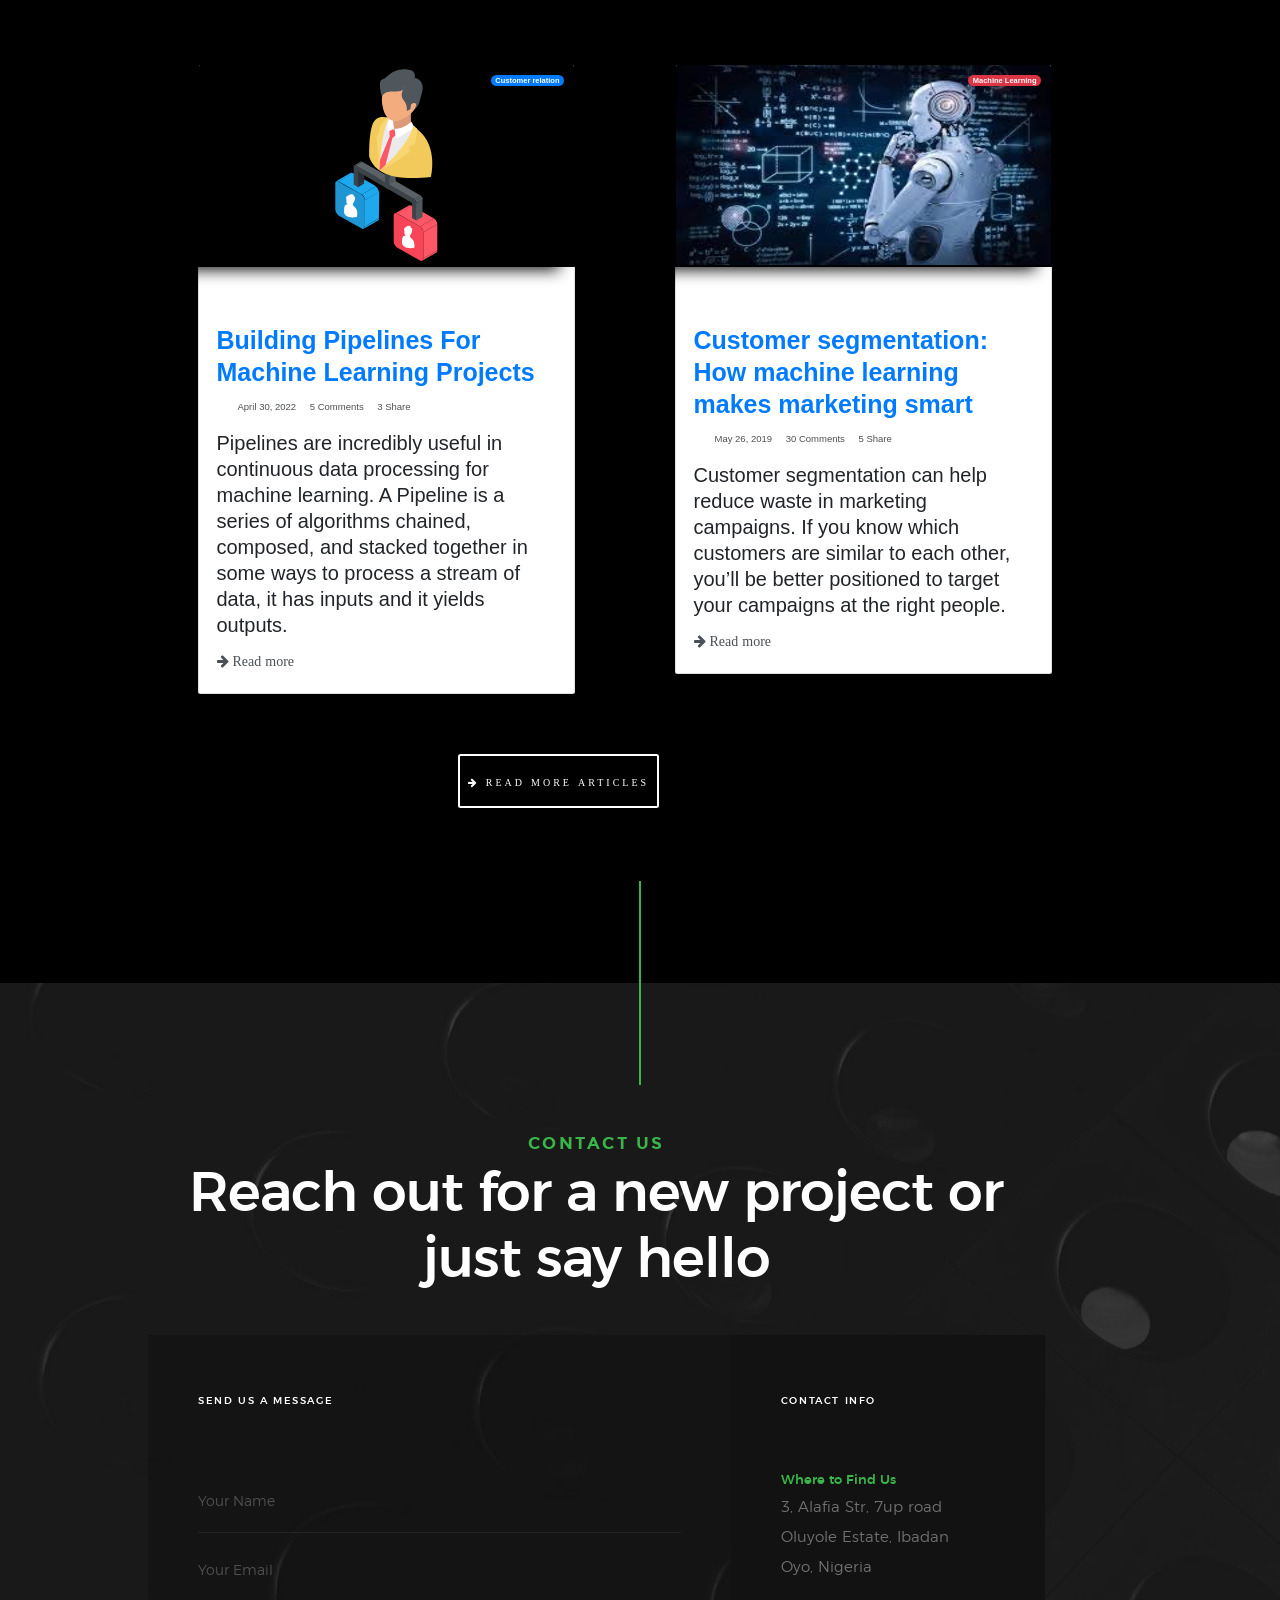
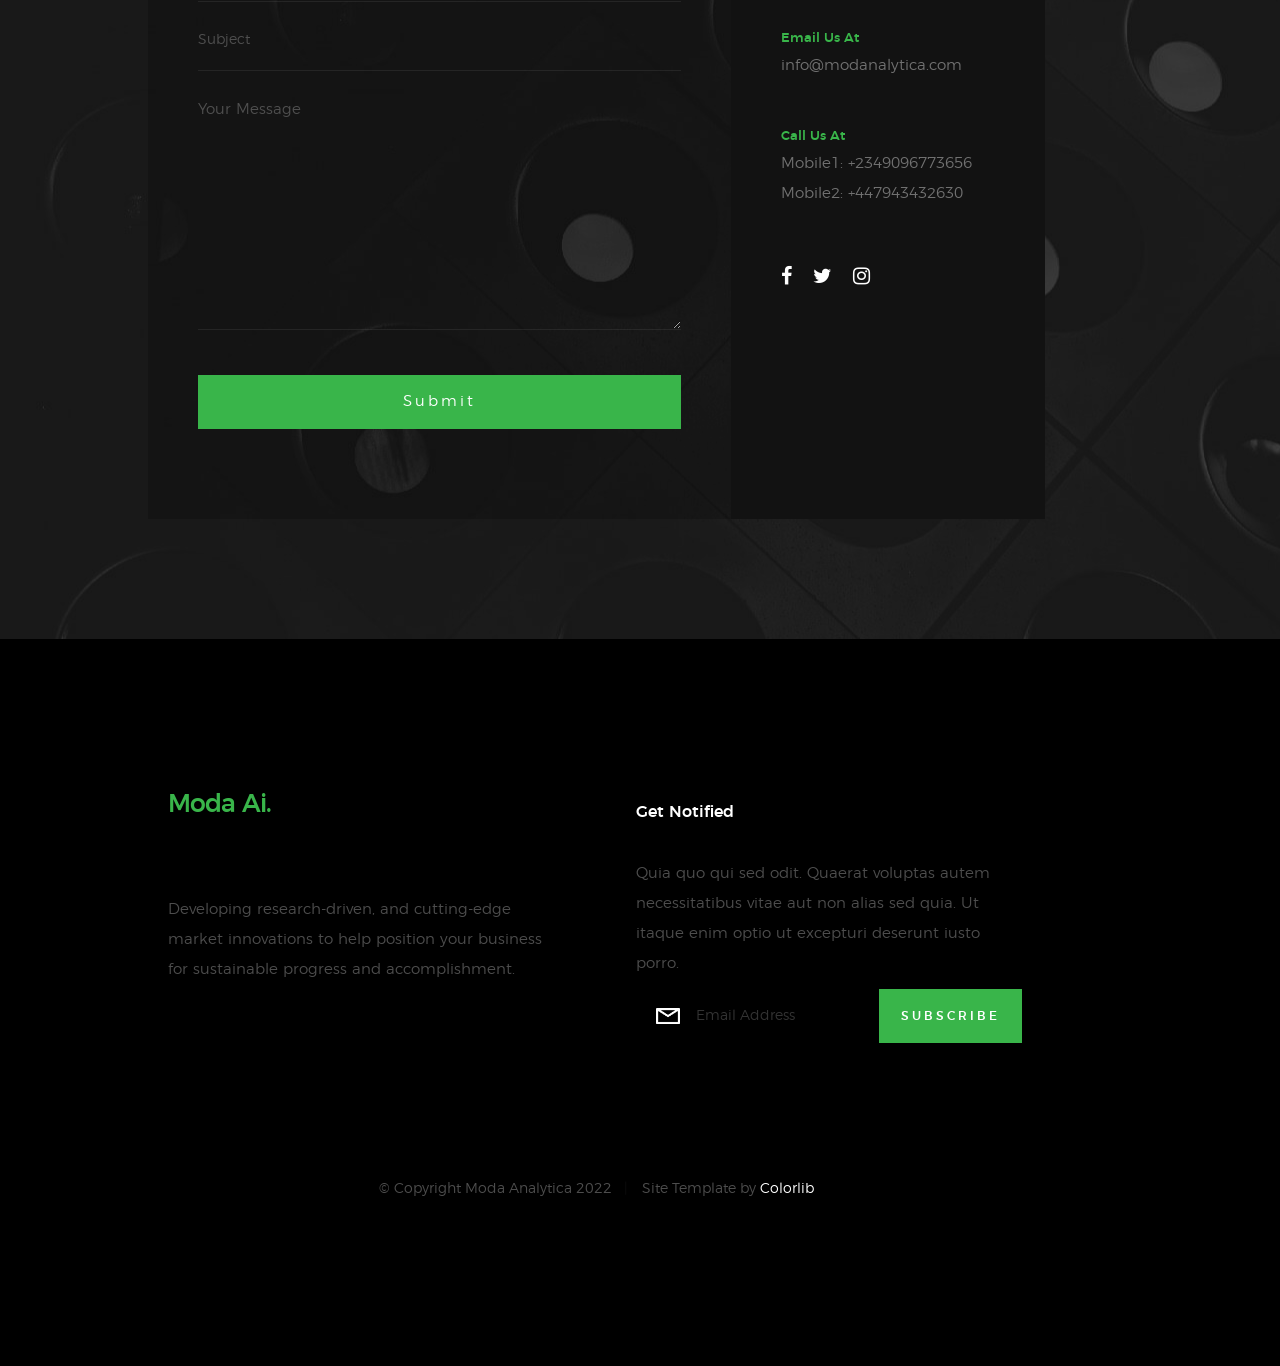
==== commit cd0b6a0d: "use https instead of http. Still works" ====
--- a/index.html
+++ b/index.html
@@ -766,7 +766,7 @@
                 </p>
   
                 <img
-                src="http://learn.saidatech.com/images/assets/logo-sd.svg"
+                src="https://learn.saidatech.com/images/assets/logo-sd.svg"
                   alt="Author image"
                   class="testimonials__avatar"
                 />
